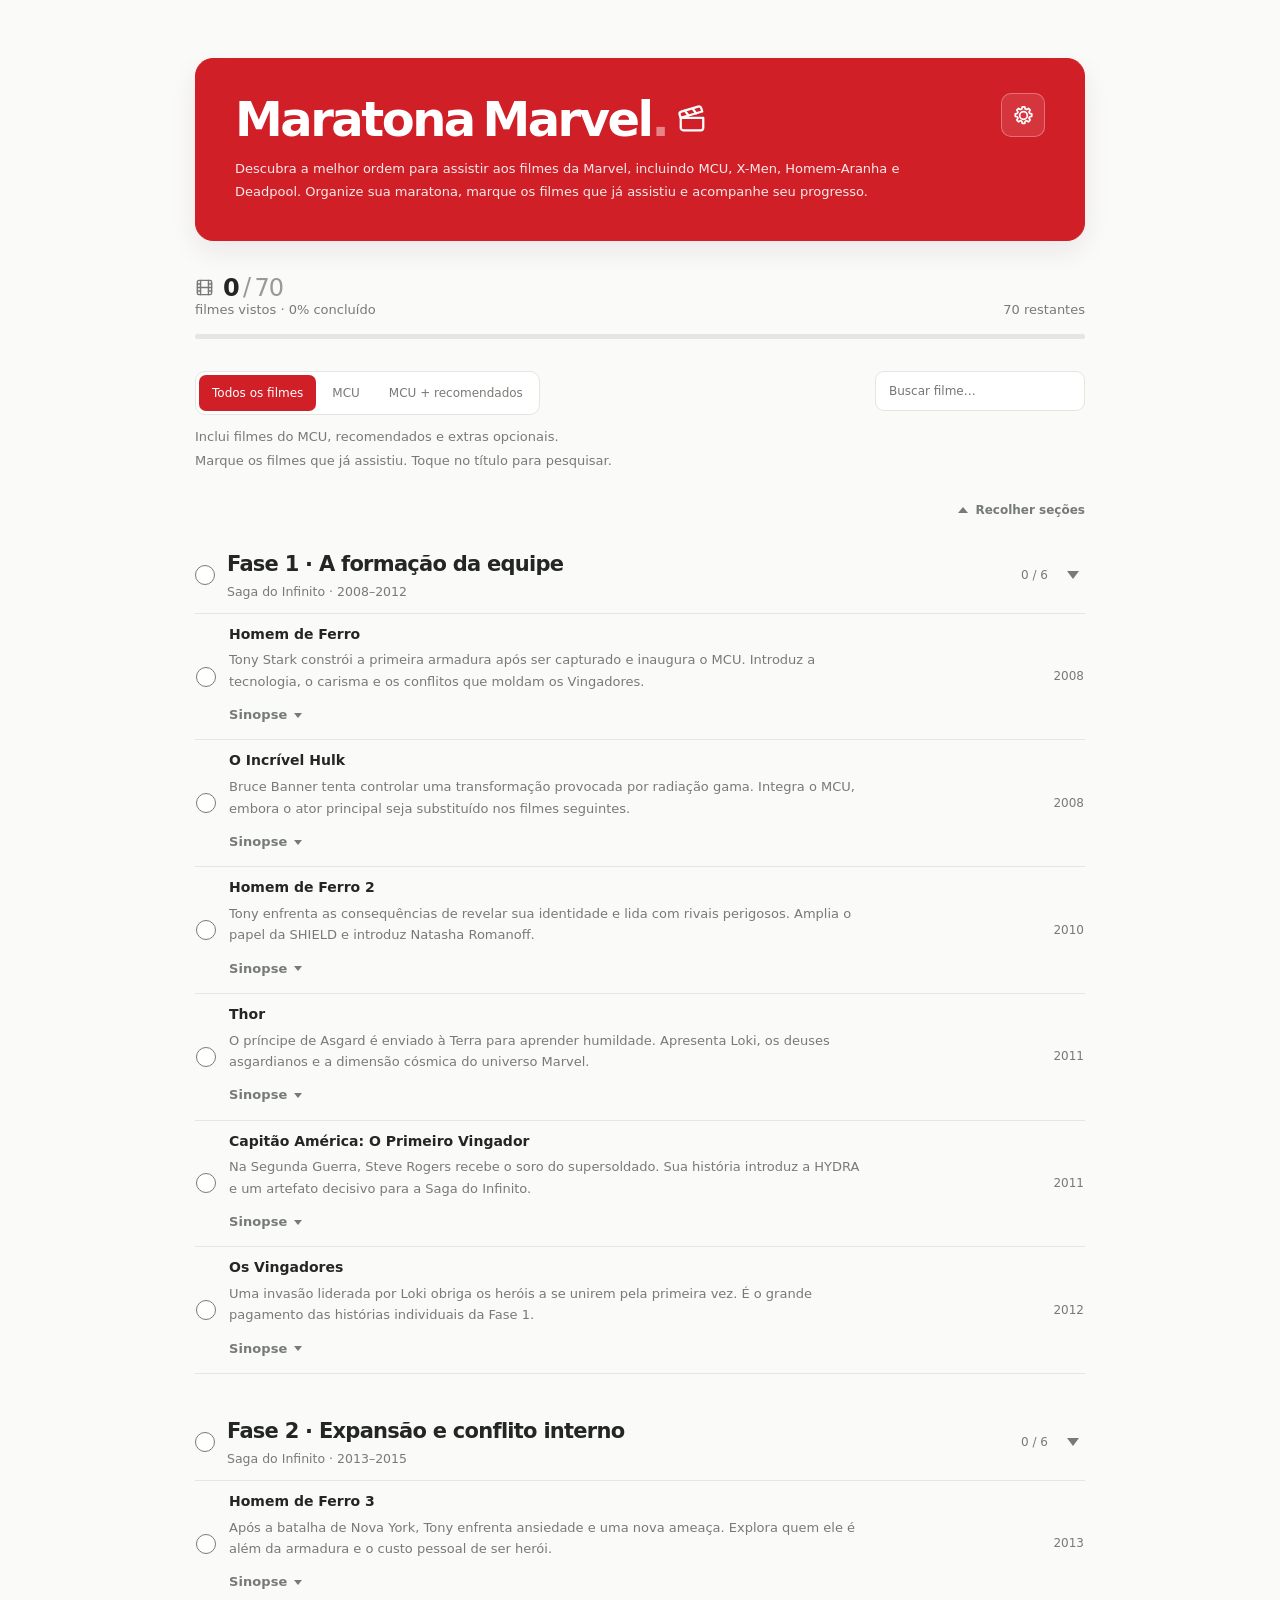
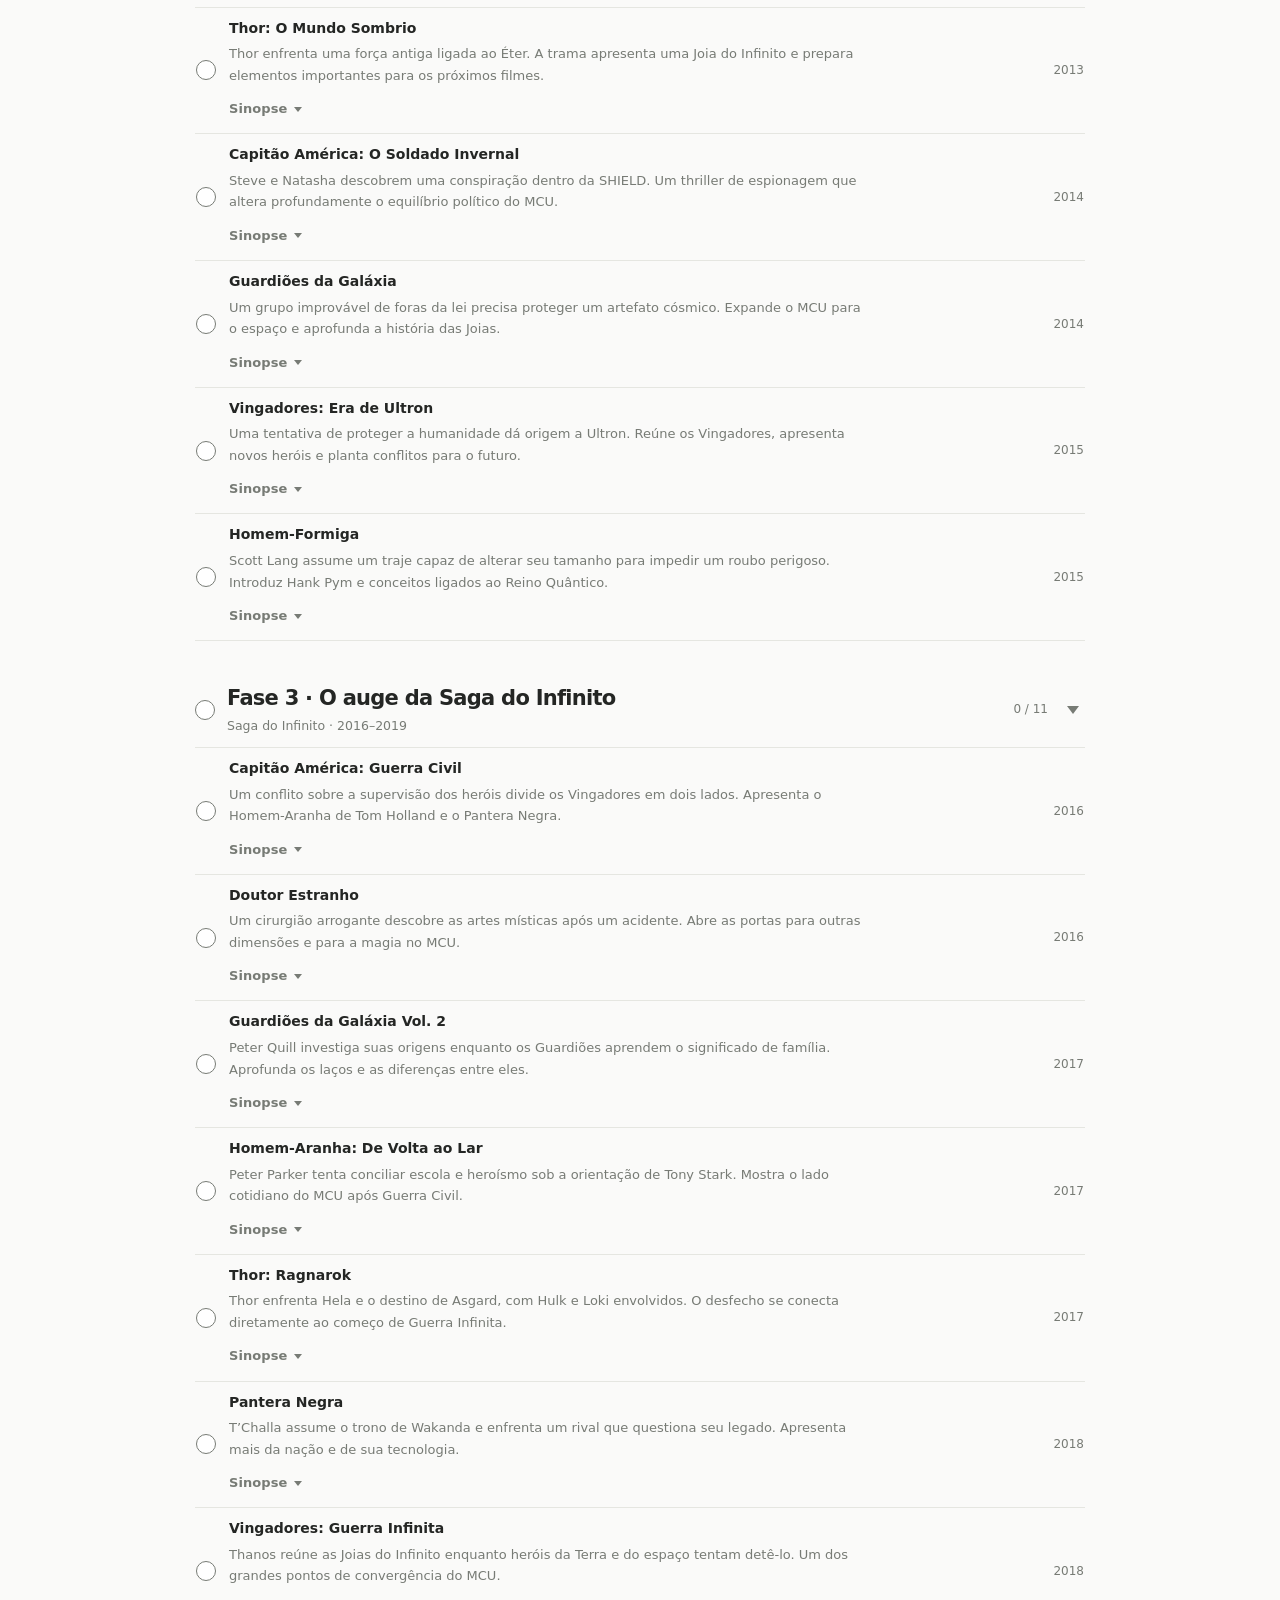
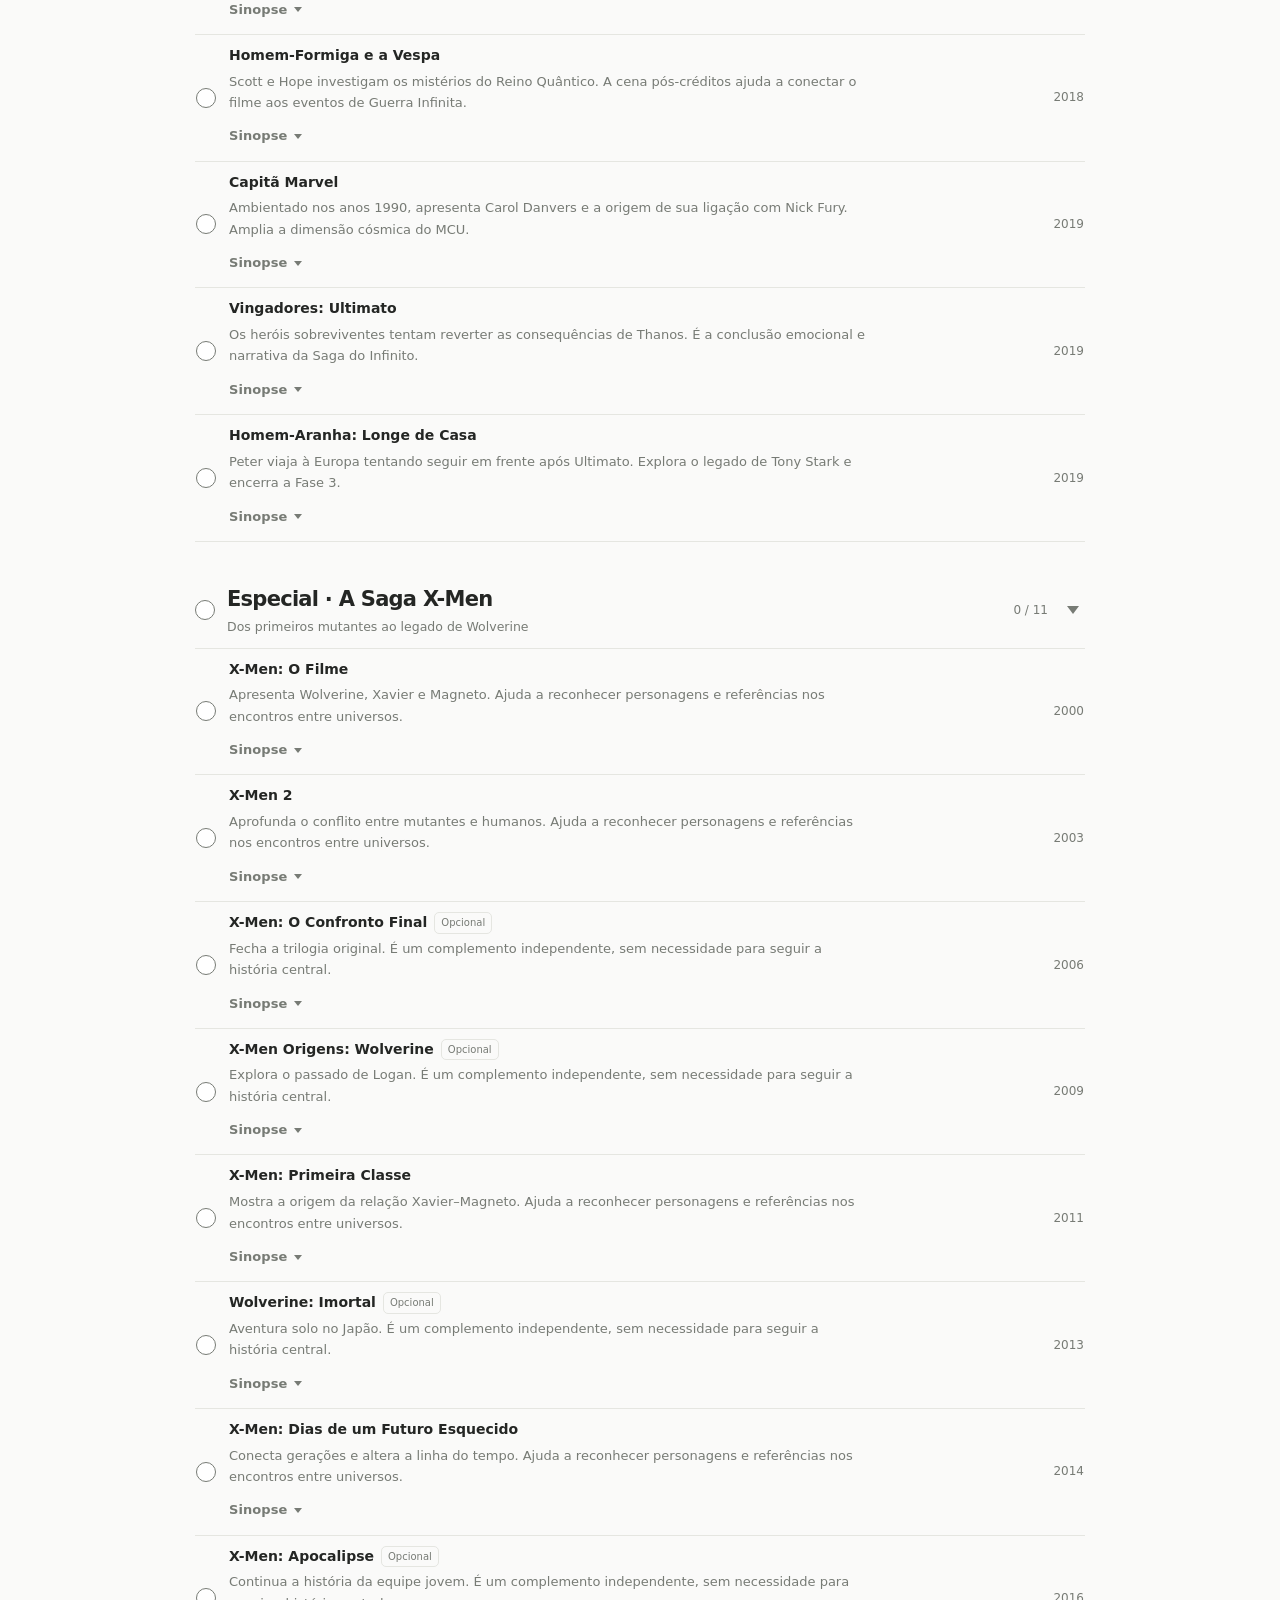
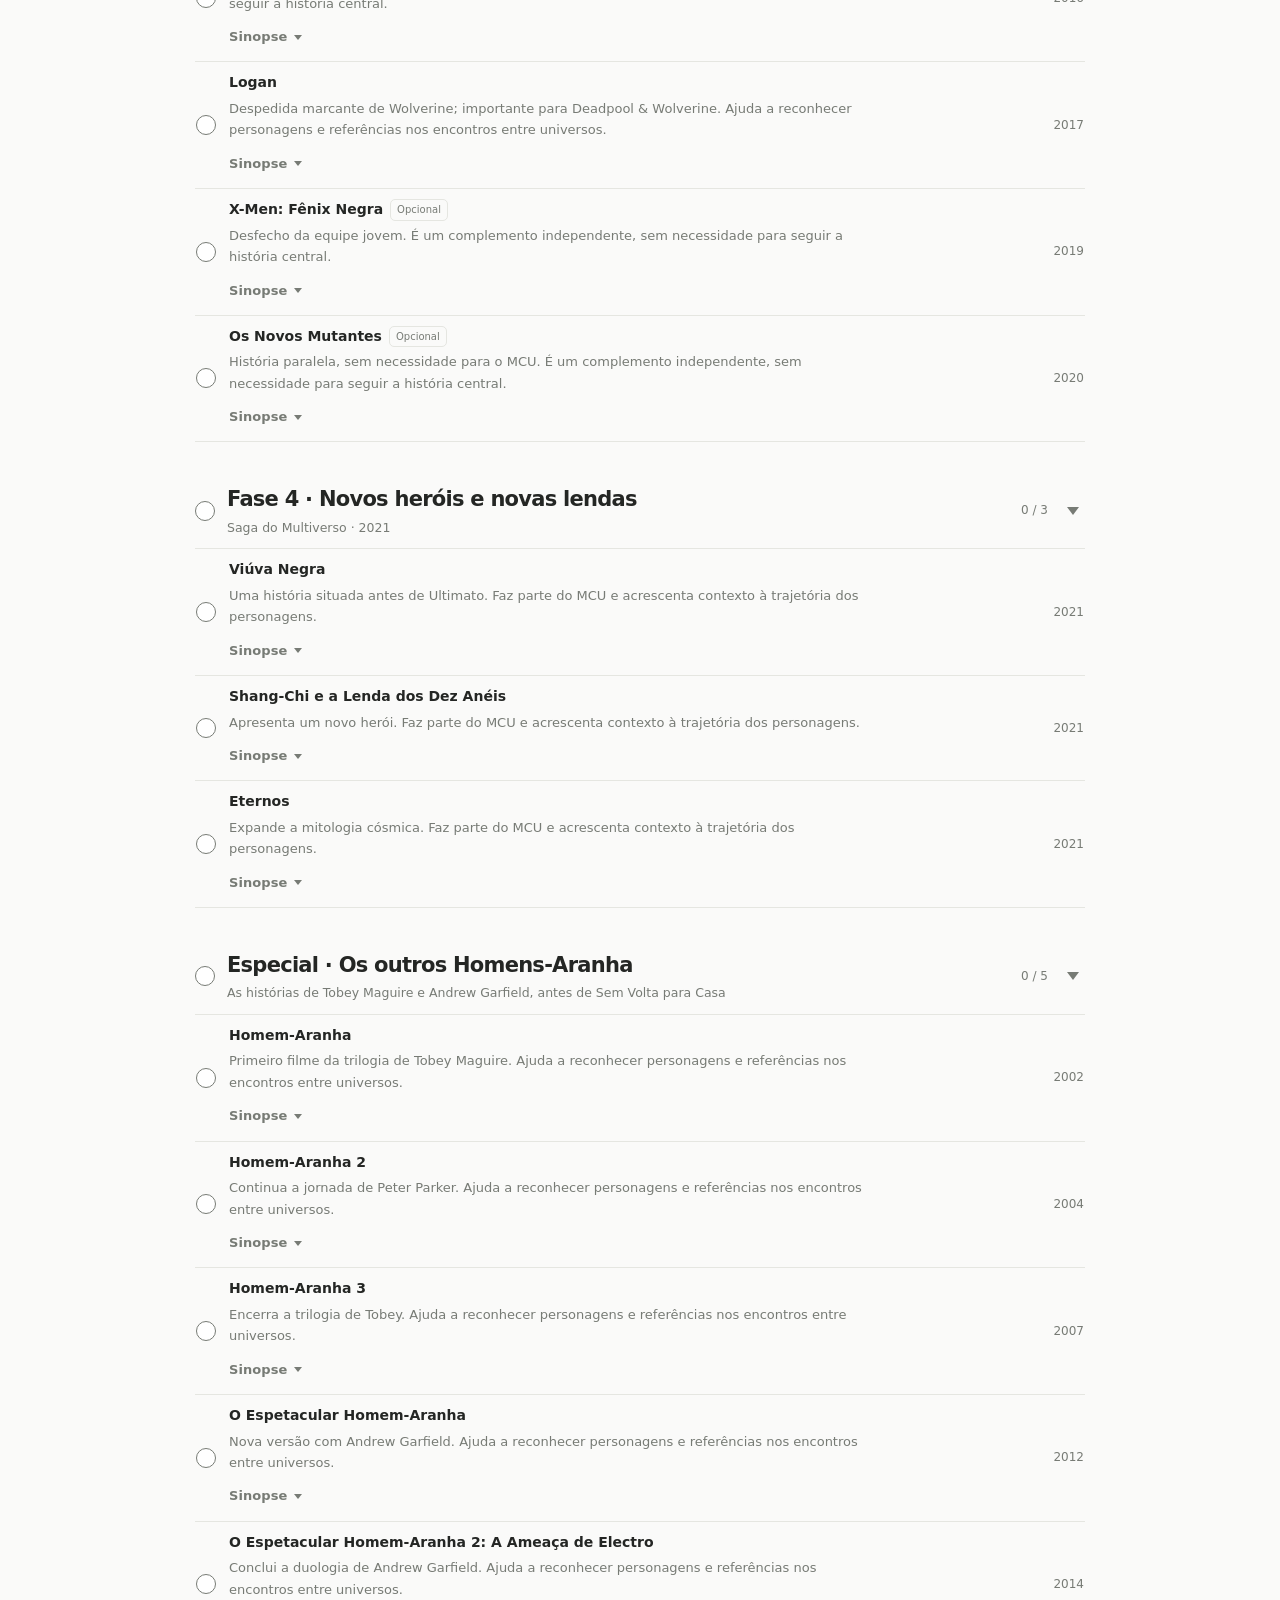
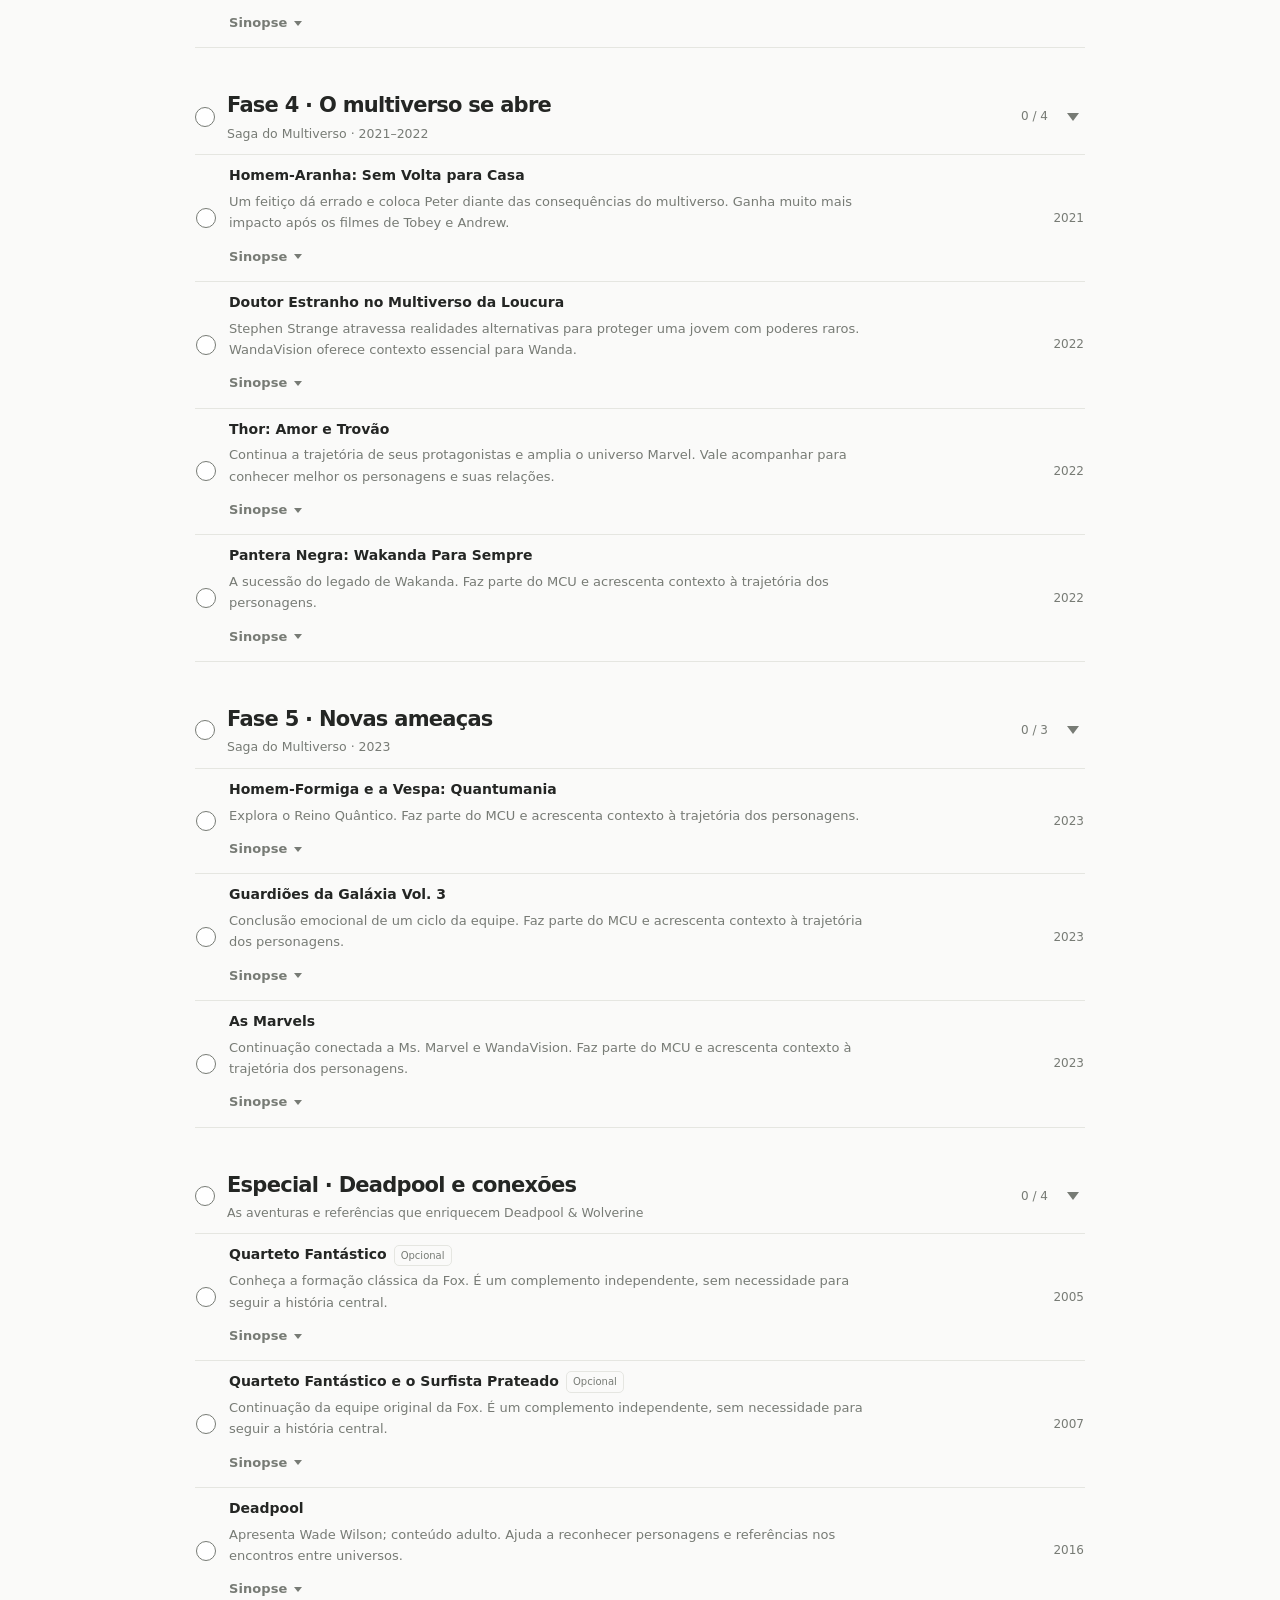
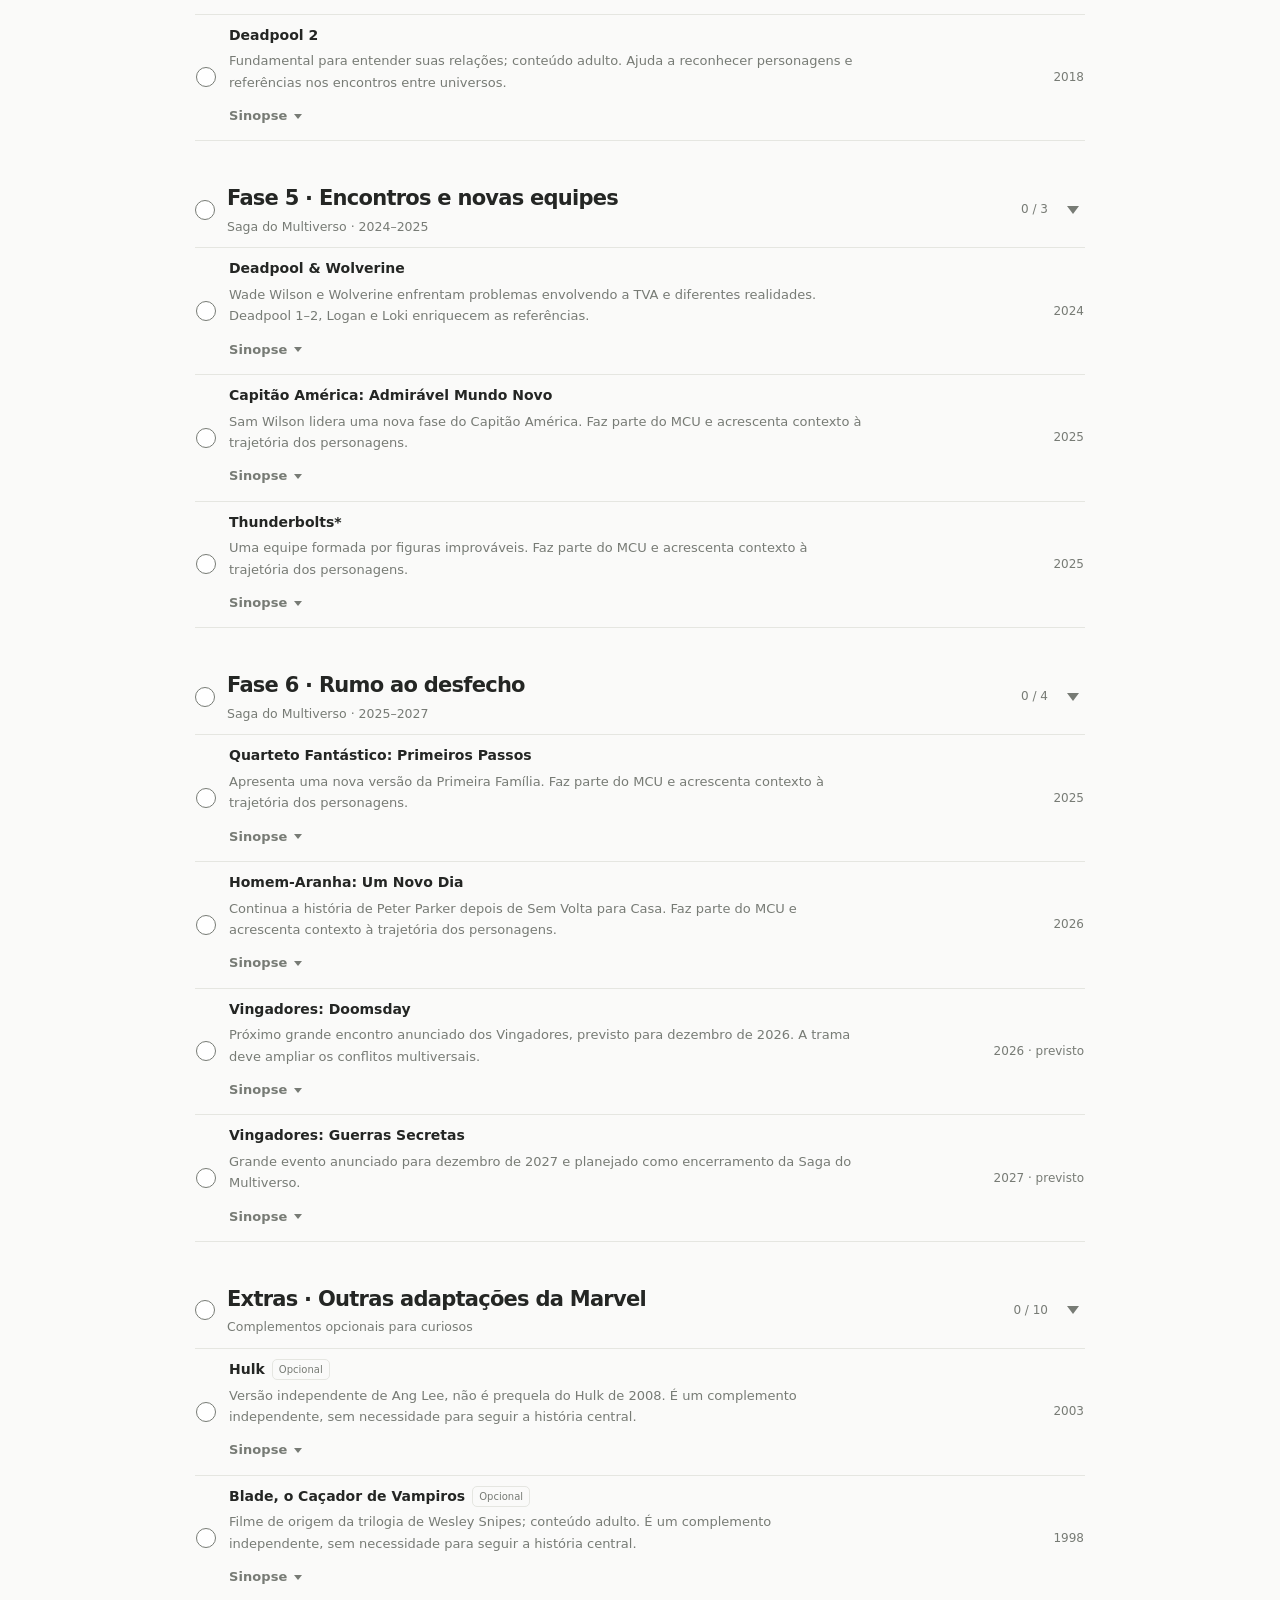
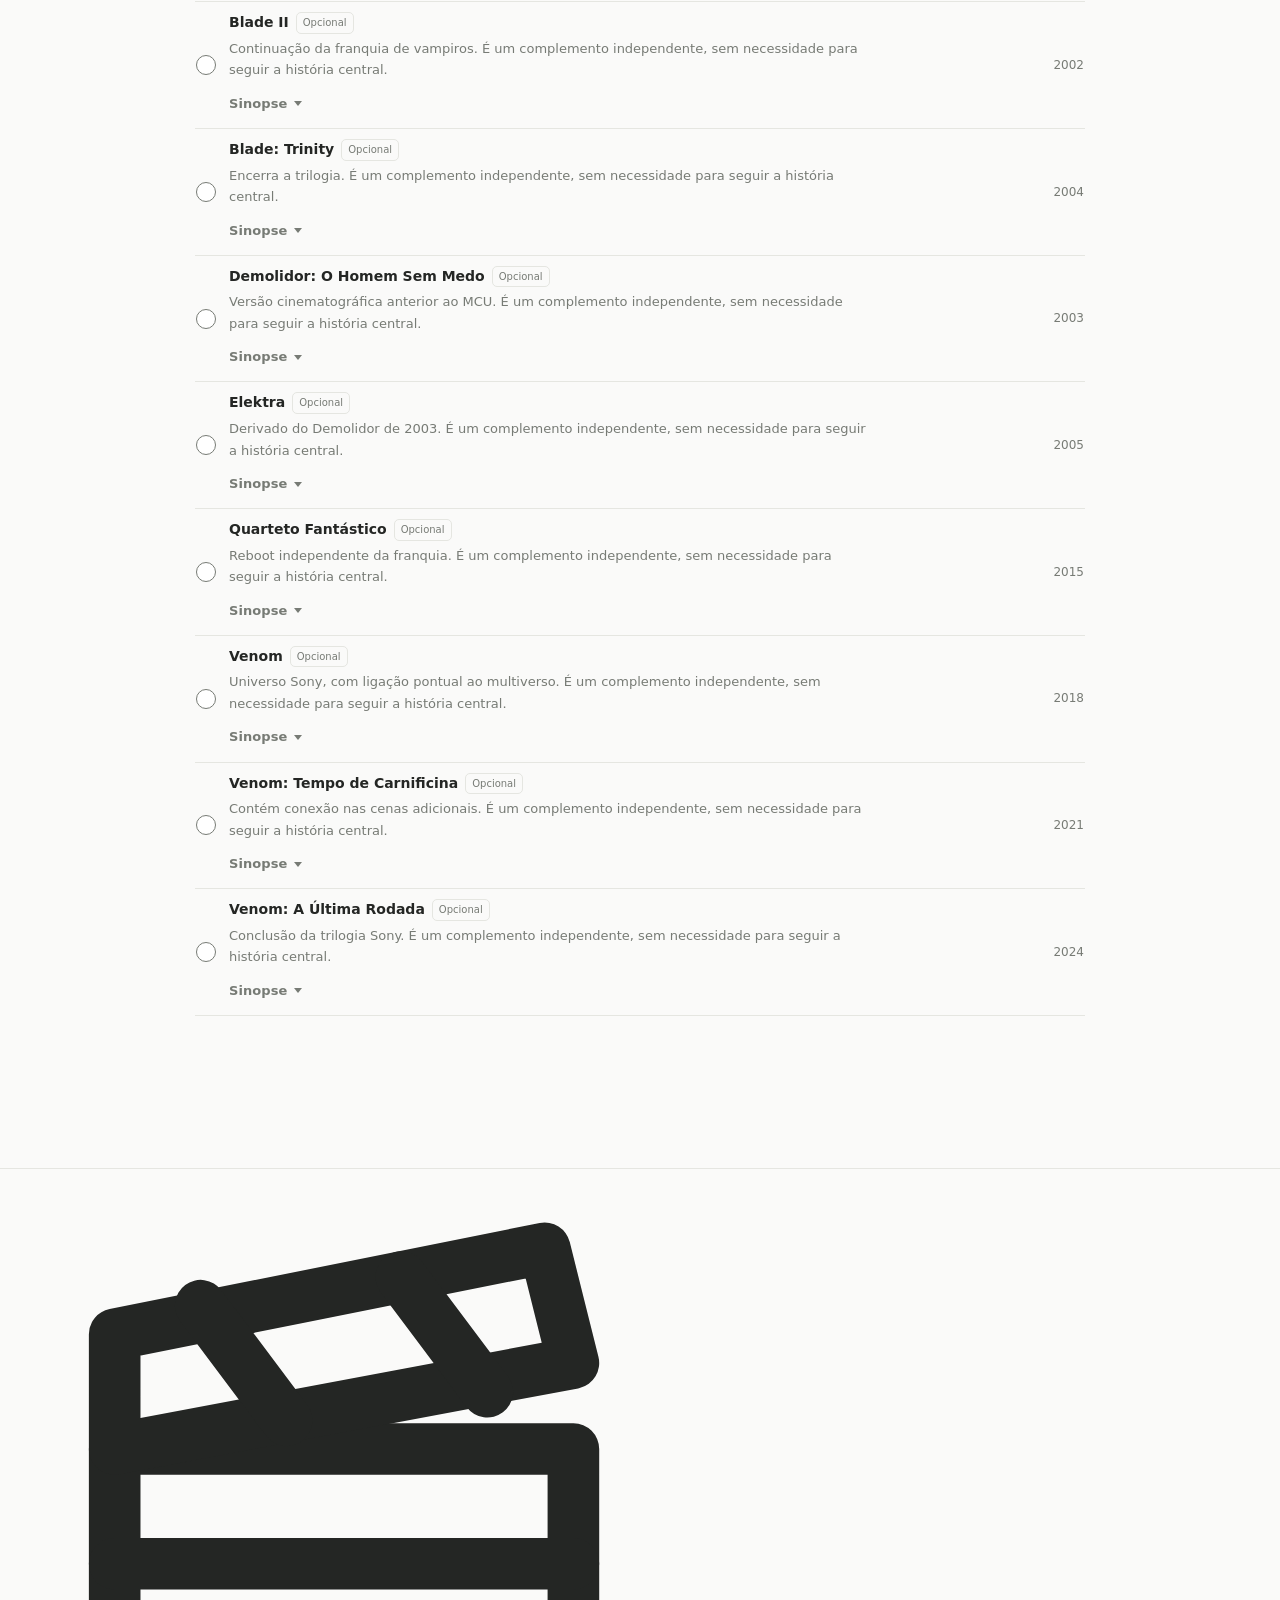
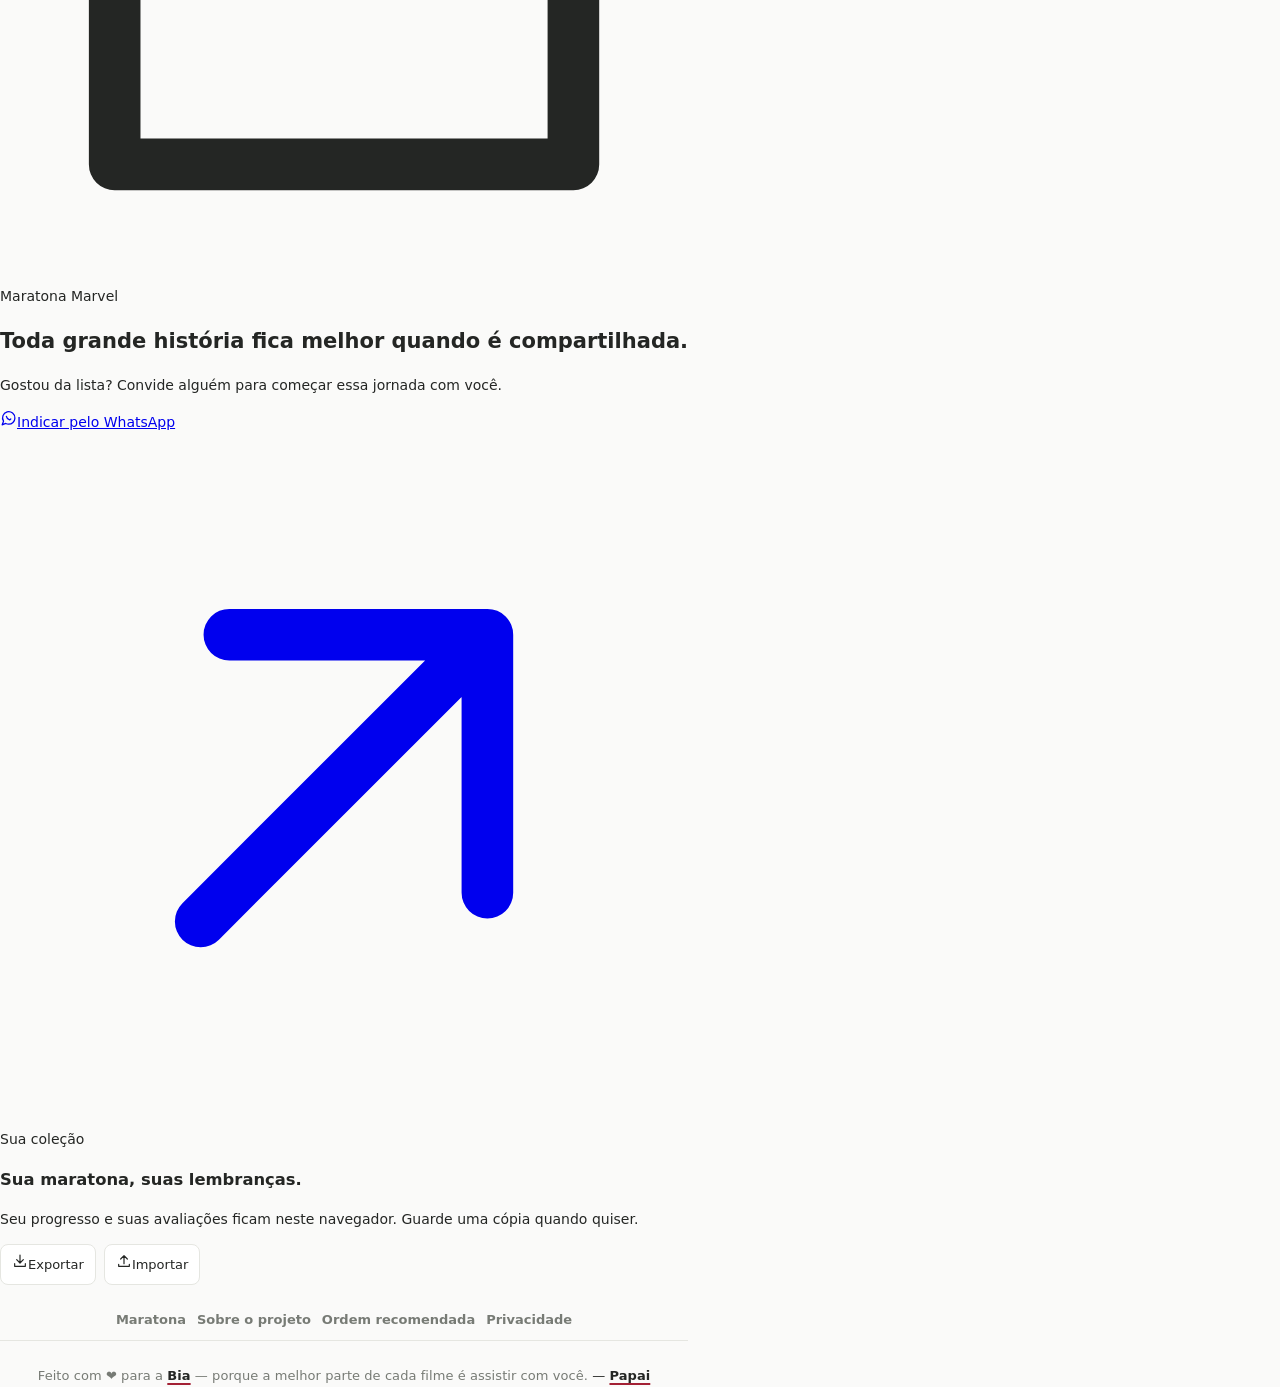
==== index.html @ 8e5e98e5 "Persiste seções abertas, amplia clique do cabeçalho e alinha barra de progresso" ====
<!DOCTYPE html><html lang="pt-BR" data-theme="light"><head><meta charset="utf-8"><meta name="viewport" content="width=device-width,initial-scale=1"><meta name="theme-color" content="#fafaf9"><script>
/* Fonte única do tema: preferência explícita da home, nunca a aparência do iPhone. */
(()=>{
  const key='marvel-display-v1';
  function syncTheme(){
    let dark=false;
    try{
      const stored=JSON.parse(localStorage.getItem(key)||'{}');
      dark=stored&&stored.dark===true;
    }catch(error){}
    document.documentElement.dataset.theme=dark?'dark':'light';
    const meta=document.querySelector('meta[name="theme-color"]');
    if(meta)meta.content=dark?'#141615':'#fafaf9';
  }
  syncTheme();
  // Safari pode restaurar páginas antigas pelo histórico sem reexecutar scripts.
  window.addEventListener('pageshow',syncTheme);
  window.addEventListener('storage',event=>{
    if(event.key===key||event.key===null)syncTheme();
  });
  document.addEventListener('visibilitychange',()=>{
    if(!document.hidden)syncTheme();
  });
})();
</script><title>Maratona Marvel: Ordem dos filmes do MCU e mais</title><meta name="description" content="Descubra a ordem recomendada dos filmes do MCU, X-Men, Homem-Aranha e Deadpool. Marque os títulos assistidos e acompanhe sua maratona gratuitamente."><style>
:root{color-scheme:light;--bg:#fafaf9;--fg:#242624;--muted:#777b75;--line:#e5e6e1;--surface:#fff;--accent:#292d2b;--soft:#f0f0ec}html[data-theme=dark]{color-scheme:dark;--bg:#141615;--fg:#e8eae6;--muted:#a0a59e;--line:#363b37;--surface:#202421;--accent:#edf0ec;--soft:#292d2a}*{box-sizing:border-box}body{margin:0;background:var(--bg);color:var(--fg);font:14px/1.55 Inter,system-ui,-apple-system,'Segoe UI',sans-serif}button,input{font:inherit}button{cursor:pointer}button:focus-visible,input:focus-visible,a:focus-visible,select:focus-visible{outline:2px solid #8cae9b;outline-offset:3px}.wrap{max-width:940px;margin:auto;padding:58px 25px 92px}.header{display:flex;align-items:flex-start;justify-content:space-between;gap:18px}.eyebrow{font-size:10px;letter-spacing:.19em;text-transform:uppercase;font-weight:750;color:var(--muted)}h1{font-size:clamp(32px,5vw,48px);line-height:1.1;letter-spacing:-.055em;margin:10px 0 13px}.sub{max-width:670px;color:var(--muted);margin:0;line-height:1.7}.iconbtn{background:var(--surface);border:1px solid var(--line);border-radius:10px;padding:10px 12px;color:var(--fg);white-space:nowrap}.stats{display:flex;justify-content:space-between;align-items:end;margin:35px 0 14px}.big{font-size:24px;font-weight:750;letter-spacing:-.04em}.small{font-size:13px;color:var(--muted)}.track{height:5px;border-radius:10px;overflow:hidden;background:var(--line)}.fill{height:100%;width:0;background:var(--fg);transition:width .2s}.toolbar{display:flex;justify-content:space-between;flex-wrap:wrap;gap:12px;margin:32px 0 22px}.filters{display:flex;gap:3px;border:1px solid var(--line);background:var(--surface);padding:3px;border-radius:10px}.filter{background:transparent;border:0;color:var(--muted);border-radius:7px;padding:9px 13px;font-size:12px}.filter.active{background:var(--fg);color:var(--bg)}.search{padding:10px 13px;border-radius:9px;border:1px solid var(--line);background:var(--surface);color:var(--fg);min-width:210px;font-size:12px}.hint{font-size:13px;color:var(--muted);margin-bottom:10px}.hint-context,.hint-guide{display:block}.hint-guide{margin-top:3px}.saga{margin-top:43px}.sagahead{border-bottom:1px solid var(--line);padding-bottom:12px;display:flex;justify-content:space-between;align-items:baseline;gap:10px}.saga h2{font-size:19px;letter-spacing:-.03em;line-height:1.4;margin:0}.sagasub{font-size:12.5px;color:var(--muted);margin:4px 0 0}.count{white-space:nowrap;font-size:12px;color:var(--muted)}.movie{display:grid;grid-template-columns:23px minmax(0,1fr) auto;gap:13px;padding:17px 1px;border-bottom:1px solid var(--line);align-items:start}.check{appearance:none;width:19px;height:19px;border:1.5px solid var(--muted);border-radius:6px;background:var(--surface);margin:3px 0;display:grid;place-items:center}.check:checked{background:var(--fg);border-color:var(--fg)}.check:checked:after{content:'✓';color:var(--bg);font-size:13px}.name{min-width:0}.topline{display:flex;flex-wrap:wrap;align-items:center;gap:7px}.titlelink{font-size:14px;font-weight:630;color:var(--fg);text-decoration:none}.titlelink:hover{text-decoration:underline;text-underline-offset:3px}.avengers{font-size:14px}.badge{font-size:10px;border:1px solid var(--line);color:var(--muted);border-radius:5px;padding:2px 6px}.note{font-size:13px;color:var(--muted);margin:7px 0 0;line-height:1.65;max-width:640px}.right{display:flex;align-items:flex-end;flex-direction:column;gap:7px;min-width:126px}.year{font-size:12px;color:var(--muted)}.date{width:128px;background:var(--surface);color:var(--fg);border:1px solid var(--line);padding:5px 6px;border-radius:6px;font-size:11px}.date:disabled{opacity:.35}.rating{display:flex;align-items:center;gap:1px}.rating button{padding:0 1px;background:none;border:0;font-size:19px;line-height:1.2;color:var(--line)}.rating button.selected{color:#dfaa48}.rating button:hover{color:#d6a353}.done .titlelink{opacity:.65}.footer{border-top:1px solid var(--line);margin-top:60px;padding-top:22px;display:flex;justify-content:space-between;gap:22px;flex-wrap:wrap}.utils{display:flex;gap:8px}.utils button,.importlabel{background:var(--surface);color:var(--fg);border:1px solid var(--line);border-radius:8px;padding:8px 11px;font-size:13px;cursor:pointer}.empty{padding:45px;color:var(--muted);text-align:center}.modal{border:1px solid var(--line);border-radius:16px;background:var(--surface);color:var(--fg);box-shadow:0 24px 70px #0005;width:min(440px,calc(100vw - 32px));padding:0;max-height:calc(100vh - 40px);overflow:auto}.modal::backdrop{background:#0008;backdrop-filter:blur(3px)}.modal-inner{padding:24px}.modalhead{display:flex;align-items:center;justify-content:space-between;margin-bottom:16px}.modalhead h2{font-size:21px;letter-spacing:-.03em;margin:0}.close{background:none;color:var(--muted);border:0;font-size:24px;line-height:1}.setting{padding:14px 0;border-bottom:1px solid var(--line);display:flex;justify-content:space-between;align-items:center;gap:12px}.setting:last-child{border:0}.setting strong{display:block;font-size:13px;font-weight:600}.setting p{margin:3px 0 0;font-size:11px;color:var(--muted)}.setting input{width:18px;height:18px;accent-color:#608776;cursor:pointer}.setting select{font-size:12px;padding:8px;border-radius:7px;border:1px solid var(--line);background:var(--bg);color:var(--fg)}@media(max-width:640px){.wrap{padding:30px 16px 60px}.toolbar{display:block}.filters{display:grid;grid-template-columns:repeat(3,minmax(0,1fr));margin-bottom:11px}.filter{padding:9px 4px;font-size:12px}.search{width:100%}.movie{grid-template-columns:21px minmax(0,1fr);gap:8px 10px}.right{grid-column:2;flex-direction:row;justify-content:space-between;align-items:center;flex-wrap:wrap;min-width:0}.date{width:125px}.rating{width:100%;justify-content:flex-start}.saga{margin-top:35px}.iconbtn{padding:9px}}
.iconbtn{display:grid;place-items:center;width:44px;height:44px;padding:0;flex-shrink:0}.movie{grid-template-columns:22px minmax(0,1fr) auto;align-items:center;gap:11px;padding:10px 1px;min-height:44px}.check,.section-check{appearance:none;position:relative;flex:none;width:19px;height:19px;margin:0;border:1.5px solid var(--muted);border-radius:5px;background:var(--surface);cursor:pointer;display:block}.check:checked,.section-check:checked{background:var(--fg);border-color:var(--fg)}.check:checked::after,.section-check:checked::after{content:"";position:absolute;left:5px;top:1px;width:5px;height:10px;border:solid var(--bg);border-width:0 2px 2px 0;transform:rotate(45deg)}.sagahead{align-items:center;justify-content:flex-start;gap:12px}.section-heading{flex:1}.right{display:flex;flex-direction:row;align-items:center;justify-content:flex-end;gap:9px;min-width:0}.rating{display:flex;flex-shrink:0;align-items:center;gap:0}.rating button{font-size:18px;padding:0 1px;line-height:1.1}.rating.is-hovering button.selected{color:var(--line)}.rating.is-hovering button.hovered{color:#dfaa48}.year{min-width:35px;text-align:right}.note{margin-top:4px}.danger-action{color:#b74c48;background:transparent;border:1px solid var(--line);padding:7px 11px;border-radius:7px}.danger-action:hover{background:var(--soft)}@media(max-width:700px){.movie{grid-template-columns:20px minmax(0,1fr);align-items:center;gap:5px 10px;padding:10px 0}.right{grid-column:2;justify-content:flex-start;flex-wrap:wrap;gap:5px 12px}.name{grid-column:2}.check{grid-row:1}.rating{width:auto}.date{width:125px}.year{min-width:0}.movie:has(.note) .right{margin-top:0}.sagahead{gap:10px}}

/* Refinamentos v5: controles fixos, compacto e acessível em telas estreitas */
.rating{display:inline-flex;align-items:center;flex:none;gap:1px;white-space:nowrap;touch-action:pan-y;user-select:none;-webkit-user-select:none}
.rating button{width:20px;height:27px;padding:0;display:grid;place-items:center;flex:none;touch-action:pan-y}


.filter{white-space:nowrap}
.hint{margin-top:-10px;margin-bottom:23px;line-height:1.6}
.movie .right:empty{display:none}
@media(min-width:701px){.movie{grid-template-columns:22px minmax(0,1fr) auto}.right{max-width:310px}}
@media(max-width:700px){
 .wrap{padding:27px 16px 55px}
 .header{align-items:flex-start;gap:10px}
 h1{font-size:clamp(29px,8vw,39px)}
 .sub{font-size:12px}
 .toolbar{margin-top:25px;margin-bottom:16px}
 .filters{width:100%;grid-template-columns:minmax(0,.75fr) minmax(0,.75fr) minmax(0,1.7fr)}
 .filter{font-size:12px;padding:10px 3px;overflow:hidden;text-overflow:ellipsis}
 .hint{margin-top:-3px;margin-bottom:17px}
 .movie{grid-template-columns:20px minmax(0,1fr);padding:9px 0;min-height:43px;gap:4px 10px}
 .movie .right{grid-column:2;display:flex;gap:7px 13px;justify-content:flex-start;min-width:0;flex-wrap:wrap}
 .movie .name{grid-column:2;min-width:0}
 .movie .titlelink{overflow-wrap:anywhere}
 .rating button{width:21px;height:28px}
 .right:empty{display:none!important}
 .stats{margin-top:25px}
 .sagahead{align-items:center}
 .saga h2{font-size:17px}
 .footer{margin-top:36px}
 .modal{max-height:calc(100dvh - 24px);width:min(440px,calc(100vw - 20px))}
 .modal-inner{padding:20px 17px}
 .setting{gap:12px}
 .setting select{max-width:155px}
}
@media(max-width:380px){
 .wrap{padding-left:12px;padding-right:12px}
 .header .iconbtn{width:40px;height:40px}
 .filters{gap:0}
 .filter{letter-spacing:-.01em}
 .date{width:121px}
 .setting strong{font-size:12px}
 .setting select{max-width:135px;font-size:11px}
}
@media(hover:none){.rating button{width:27px;height:30px}}

/* v6: ano junto ao titulo e controles alinhados em telas pequenas; desktop preservado */
.year-mobile{display:none}
.dedication{flex-basis:100%;width:100%;text-align:center;border-top:1px solid var(--line);margin:8px 0 0;padding:23px 8px 0;color:var(--muted);font-size:13px;line-height:1.8;letter-spacing:.005em}
.dedication .heart{font-size:13px}
.dedication .signature{color:var(--fg);white-space:nowrap}
@media(max-width:700px){
  .movie{display:grid;grid-template-columns:20px minmax(0,1fr);column-gap:11px;row-gap:7px;align-items:start;padding:12px 0;min-height:0}
  .movie>.check{grid-column:1;grid-row:1;margin-top:3px}
  .movie>.name{grid-column:2;grid-row:1;min-width:0}
  .movie .topline{display:grid;grid-template-columns:minmax(0,1fr) auto;gap:4px 9px;align-items:start}
  .movie .titlelink{grid-column:1;grid-row:1;display:block;min-width:0;font-size:14px;line-height:1.5;overflow-wrap:break-word}
  .movie .year-mobile{grid-column:2;grid-row:1;display:block;font-size:11px;font-weight:500;min-width:0;white-space:nowrap;text-align:right;line-height:1.9;margin-top:0}
  .movie .badge{grid-column:1;grid-row:2;justify-self:start}
  .movie .note{margin:6px 0 0;line-height:1.65;font-size:13px;max-width:none}
  .movie>.right{grid-column:2;grid-row:2;display:flex;align-items:center;justify-content:space-between;gap:8px;flex-wrap:nowrap;width:100%;min-width:0;margin:0;padding:0}
  .movie>.right:not(:has(.rating,.date)){display:none!important}
  .movie .year-desktop{display:none}
  .movie .rating{width:auto;display:inline-flex;flex:none;gap:0;justify-content:flex-start}
  .movie .rating button{width:20px;height:28px;font-size:19px;padding:0}
  
  .movie .date{flex:0 0 126px;width:126px;min-width:0;margin-left:auto;height:31px;padding:5px 6px;font-size:11px;text-align:center}
  .movie>.right:not(:has(.rating)) .date{margin-left:0}
  .dedication{margin-top:3px;padding:22px 8px 0;font-size:13px}
  .footer{row-gap:16px}
}
@media(max-width:360px){
  .movie{column-gap:10px}
  .movie .rating button{width:18px;height:28px;font-size:18px}
  
  .movie .date{flex-basis:116px;width:116px;padding-left:2px;padding-right:2px;font-size:10px}
}
@media(max-width:300px){
  .movie>.right{flex-wrap:wrap;justify-content:flex-start}
  .movie .date{margin-left:0}
}

/* Estrelas com contraste e area de toque melhores, apenas no celular. */
:root{--mobile-star:#b4b9b1}
html[data-theme=dark]{--mobile-star:#69736b}
@media(max-width:700px){
  .movie .rating button{width:23px;height:32px;color:var(--mobile-star)}
  .movie .rating button.selected{color:#dfaa48}
  .movie .rating.is-hovering button{color:var(--mobile-star)}
  .movie .rating.is-hovering button.hovered{color:#dfaa48}
  
  .movie .date{height:34px}
}
@media(max-width:360px){
  .movie .rating button{width:20px;height:30px}
  
  .movie .date{height:32px}
}

/* v9 — visual simples: fundos 100% sólidos e sem imagens. */
:root{
  --brand:#a32034;
  --brand-dark:#8a1b2c;
  --hero-bg:#D11F28;
  --hero-fg:#fff;
  --hero-sub:rgba(255,255,255,.9)
}
html[data-theme=dark]{
  --brand:#bb334b;
  --brand-dark:#93283b;
  --hero-bg:#86263a;
  --hero-fg:#fff;
  --hero-sub:rgba(255,255,255,.87)
}
body{position:relative;isolation:isolate;background:var(--bg);background-image:none}
body::before{content:none;display:none}
.wrap{position:relative}
.header{
  position:relative;overflow:visible;isolation:auto;
  display:flex;align-items:flex-start;justify-content:space-between;gap:18px;
  padding:34px 39px 36px;
  border:1px solid var(--hero-bg);border-radius:18px;
  background:var(--hero-bg);background-image:none;
  box-shadow:0 10px 26px rgba(50,29,31,.08);
  color:var(--hero-fg)
}
.header::before,.header::after{content:none;display:none}
.hero-copy{flex:1;min-width:0;max-width:700px}
/* Título: duas palavras com tipografia idêntica e claquete alinhada por flex. */
.header h1{
  display:flex;flex-wrap:wrap;align-items:center;
  column-gap:.18em;row-gap:0;
  color:var(--hero-fg);letter-spacing:-.052em;margin:0 0 12px
}
.header h1 .hero-title-first,
.header h1 .hero-title-last,
.header h1 .hero-title-word{
  font-size:inherit;font-weight:inherit;line-height:inherit;letter-spacing:inherit;
  color:var(--hero-fg)!important;opacity:1!important
}
.header h1 .hero-title-first{display:inline-block;white-space:nowrap}
.header h1 .hero-title-last{display:inline-flex;align-items:center;gap:10px;white-space:nowrap}
.header h1 .hero-title-period{color:rgba(255,255,255,.45)!important}
.header h1 .hero-clapper{
  display:block;flex:0 0 30px;width:30px;height:30px;margin:0;color:var(--hero-fg)
}
@media(max-width:700px){
  .header h1 .hero-title-last{gap:7px}
  .header h1 .hero-clapper{flex-basis:24px;width:24px;height:24px}
}
/* Progresso: centralização independente das métricas de linha do navegador. */
.stats .big{display:flex;align-items:center;gap:9px;line-height:1}
.stats .big .progress-film-icon{
  display:block;flex:0 0 19px;align-self:center;
  width:19px;height:19px;margin:0;color:var(--muted)
}
.stats .big .progress-numbers{
  display:inline-flex;align-items:center;justify-content:center;
  gap:.18em;font-size:inherit;font-weight:inherit;
  line-height:1;letter-spacing:inherit;font-variant-numeric:tabular-nums
}
.stats .big .progress-numbers>span{display:inline-flex;align-items:center;line-height:1}
.stats .big .progress-divider,
.stats .big .progress-total{opacity:.45;font-weight:400}
.stats .big .progress-divider{transform:translateY(-.025em)}
.header .sub{color:var(--hero-sub);font-size:13px;line-height:1.76;max-width:670px;margin:0}
.header .iconbtn{
  color:#fff;border:1px solid rgba(255,255,255,.3);
  background:rgba(255,255,255,.10);
  transition:background-color .2s ease,border-color .2s ease
}
.header .iconbtn:hover{background:rgba(255,255,255,.2);border-color:rgba(255,255,255,.55)}
.header .iconbtn:focus-visible{outline-color:#fff}
html[data-theme=dark] .header{border-color:var(--hero-bg);background:var(--hero-bg);box-shadow:0 10px 28px rgba(0,0,0,.17)}
html[data-theme=dark] .header .iconbtn{background:rgba(255,255,255,.10)}
.fill{background:var(--brand)}
.filter.active,html[data-theme=dark] .filter.active{background:var(--hero-bg);color:#fff}
::selection{background:var(--brand);color:#fff}
/* Progresso fixo preservado, sem gráficos decorativos. */
.sticky-progress{position:fixed;top:12px;left:50%;width:min(892px,calc(100vw - 34px));z-index:70;display:grid;grid-template-columns:auto minmax(0,1fr) auto;align-items:center;gap:17px;padding:11px 17px;border:1px solid var(--line);border-radius:13px;background:var(--surface);color:var(--fg);box-shadow:0 8px 32px #161b201c;opacity:0;visibility:hidden;pointer-events:none;transform:translate(-50%,-130%);transition:opacity .2s ease,transform .2s ease,visibility .2s}
.sticky-progress.visible{opacity:1;visibility:visible;transform:translate(-50%,0)}
.sticky-progress .sticky-label{font-size:12px;font-weight:650;white-space:nowrap;display:flex;align-items:center;gap:8px}
.sticky-progress .sticky-label .muted{color:var(--muted);font-weight:400;font-variant-numeric:tabular-nums}
.sticky-progress .track{height:6px;min-width:32px}
.sticky-progress .sticky-pct{font-size:12px;font-weight:750;min-width:38px;text-align:right;font-variant-numeric:tabular-nums}
@media(max-width:700px){
  .header{padding:25px 23px 26px;border-radius:15px;gap:11px}
  .header h1{font-size:clamp(29px,7.6vw,39px);margin:0 0 11px}
  .header .sub{font-size:14px;line-height:1.7;max-width:100%}
  .header .iconbtn{width:39px;height:39px;flex:0 0 39px}
  .sticky-progress{top:8px;width:calc(100vw - 22px);gap:10px;padding:10px 12px;border-radius:11px}
  .sticky-progress .sticky-label{font-size:11px;gap:5px}
  .movie .rating{margin-left:-4px}
}
@media(max-width:380px){
  .header{padding:22px 18px 24px}
  .header h1{font-size:clamp(27px,7.7vw,32px)}
  .sticky-progress .sticky-label{font-size:10px}
}
@media(max-width:315px){
  .header h1{font-size:26px}
  .sticky-progress .sticky-label .muted{display:none}
}

@media(prefers-reduced-motion:reduce){.fill,.header .iconbtn,.sticky-progress{transition:none}}
/* Apenas confetes, sem aviso/caixa temporária sobre o conteúdo. */
.confetti-layer{position:fixed;inset:0;width:100%;height:100%;z-index:9999;pointer-events:none}



/* Modo minimalista: controles no menu lateral, lista compacta. */
.mini-menu-button{display:none;position:fixed;top:14px;left:14px;z-index:81;width:43px;height:43px;border:1px solid var(--line);border-radius:11px;background:var(--surface);color:var(--fg);font-size:23px;box-shadow:0 4px 18px #0001;cursor:pointer}
.mini-backdrop{display:none;position:fixed;inset:0;background:#0007;z-index:88}
.mini-drawer{position:fixed;z-index:89;top:0;bottom:0;left:0;width:min(370px,92vw);overflow-y:auto;overscroll-behavior:contain;background:var(--bg);padding:20px 18px 32px;box-shadow:10px 0 40px #0003;transform:translateX(-105%);visibility:hidden;transition:transform .22s ease,visibility .22s}
.mini-drawer-top{display:flex;justify-content:space-between;align-items:center;margin-bottom:18px;font-weight:700}
.mini-close{width:36px;height:36px;border:1px solid var(--line);border-radius:9px;background:var(--surface);color:var(--fg);font-size:23px}
html.minimal .mini-menu-button{display:grid;place-items:center}
html.minimal .wrap{padding-top:73px}
html.minimal .movie{min-height:39px;padding:8px 0}
html.minimal .movie .note,html.minimal .movie .rating,html.minimal .movie .date{display:none!important}
html.minimal .movie .right{display:none!important}
html.minimal .movie .year-mobile{display:inline!important;font-size:12px;color:var(--muted)}
html.minimal .sticky-progress{display:none!important}
html.minimal.drawer-open .mini-backdrop{display:block}
html.minimal.drawer-open .mini-drawer{transform:translateX(0);visibility:visible}
html.minimal.drawer-open{overflow:hidden}
.mini-drawer .header{padding:22px 17px;display:flex;gap:10px}
.mini-drawer .header h1{font-size:26px}
.mini-drawer .header .sub{font-size:11px;max-width:none}
.mini-drawer .stats{margin-top:24px}
.mini-drawer .toolbar{display:block;margin:24px 0 17px}
.mini-drawer .filters{display:grid;grid-template-columns:1fr 1fr 1.65fr;margin-bottom:12px}
.mini-drawer .filter{white-space:normal;font-size:10px;padding:9px 3px}
.mini-drawer .search{width:100%;min-width:0}
.mini-drawer .hint{margin:0;font-size:11px}
@media(min-width:701px){html.minimal .movie{grid-template-columns:22px minmax(0,1fr)}html.minimal .movie .year-desktop{display:none!important}}
@media(max-width:700px){html.minimal .movie{grid-template-columns:20px minmax(0,1fr)}html.minimal .movie .right{display:none!important}}
@media(prefers-reduced-motion:reduce){.mini-drawer{transition:none}}

/* Refinamentos de navegação e busca */
html.minimal .wrap{padding-top:66px}
.search-wrap{position:relative;min-width:210px}
.search-wrap .search{width:100%;padding-right:38px}
.search-clear{position:absolute;right:6px;top:50%;transform:translateY(-50%);height:29px;width:29px;border:0;border-radius:6px;background:transparent;color:var(--muted);font-size:21px;line-height:1;display:grid;place-items:center}
.search-clear[hidden]{display:none}
.search-clear:hover{background:var(--soft);color:var(--fg)}
.saga-toggle{flex:none;width:25px;height:25px;border:0;border-radius:5px;background:transparent;color:var(--muted);display:grid;place-items:center;margin-left:0;padding:0}
.saga-toggle:hover{color:var(--fg)}
.saga-toggle .triangle{display:block;width:0;height:0;border-left:6px solid transparent;border-right:6px solid transparent;border-top:8px solid currentColor;transition:transform .28s ease;transform-origin:50% 42%}
.saga.collapsed .saga-toggle .triangle{transform:rotate(-90deg)}
.saga-movies{display:grid;grid-template-rows:1fr;opacity:1;visibility:visible;transition:grid-template-rows .35s cubic-bezier(.22,.7,.25,1),opacity .24s ease,visibility 0s}
.saga-movies-inner{min-height:0;overflow:hidden}
.saga.collapsed .saga-movies{grid-template-rows:0fr;opacity:0;visibility:hidden;transition:grid-template-rows .35s cubic-bezier(.22,.7,.25,1),opacity .24s ease,visibility 0s linear .35s}
@media(prefers-reduced-motion:reduce){.saga-movies,.saga.collapsed .saga-movies,.saga-toggle .triangle{transition:none}}
@media(max-width:700px){.search-wrap{width:100%;min-width:0}.search-wrap .search{font-size:16px!important}.mini-drawer .search{font-size:16px!important}.saga-toggle{width:25px;height:25px}}

/* Ícones centralizados independentemente da tipografia do sistema. */
.mini-menu-button{place-items:center;padding:0;line-height:0}
.mini-close{display:grid;place-items:center;padding:0;line-height:0}
.mini-menu-button svg,.mini-close svg{display:block;width:22px;height:22px;flex:none}
.mini-close svg{width:20px;height:20px}
html.victory-active body::after{content:"";position:fixed;inset:0;z-index:90;pointer-events:none;background:radial-gradient(circle at 50% 43%,rgba(255,213,110,.24),rgba(209,31,40,.095) 41%,transparent 75%);animation:victory-aura 9.8s ease-out forwards}
html.victory-active .fill{animation:victory-progress 8.5s ease-in-out}
@keyframes victory-aura{0%,100%{opacity:0}9%,32%{opacity:.85}53%{opacity:.35}72%{opacity:.66}88%{opacity:.32}}
@keyframes victory-progress{0%,100%{filter:none}12%,40%{filter:brightness(1.75) drop-shadow(0 0 8px rgba(239,182,78,.68))}70%{filter:brightness(1.18)}}
.marathon-victory[hidden]{display:none!important}
.marathon-victory{position:fixed;inset:0;display:grid;place-items:center;z-index:10000;pointer-events:none;padding:24px}
.marathon-victory-card{display:flex;flex-direction:column;align-items:center;gap:9px;max-width:min(410px,100%);padding:25px 28px;text-align:center;border:1px solid rgba(255,226,167,.5);border-radius:17px;background:linear-gradient(145deg,rgba(29,26,28,.96),rgba(86,28,35,.95));color:#fff;box-shadow:0 18px 75px rgba(0,0,0,.37),0 0 45px rgba(245,174,61,.18);animation:marathon-victory-arrival 5s ease-out both}
.marathon-victory-trophy{color:#ffd674;filter:drop-shadow(0 2px 9px rgba(255,209,104,.42))}
.marathon-victory-card strong{font-size:clamp(24px,6vw,32px);font-weight:800;letter-spacing:-.04em;line-height:1.2}
.marathon-victory-card span{color:#f6e9dc;font-size:14px;line-height:1.6}
@keyframes marathon-victory-arrival{0%{opacity:0;transform:translateY(16px) scale(.88)}11%{opacity:1;transform:translateY(0) scale(1.055)}18%,74%{opacity:1;transform:translateY(0) scale(1)}100%{opacity:0;transform:translateY(-12px) scale(.985)}}
@media(max-width:380px){.marathon-victory-card{padding:22px 20px}}
@media(prefers-reduced-motion:reduce){.marathon-victory-card{animation:none}}
.saga.section-celebrate .sagahead{animation:section-milestone 1.5s ease-out}
@keyframes section-milestone{0%,100%{box-shadow:none}25%{box-shadow:0 5px 0 -2px rgba(208,153,55,.8)}65%{box-shadow:0 4px 0 -2px rgba(208,153,55,.3)}}
@media(prefers-reduced-motion:reduce){html.victory-active body::after{display:none}html.victory-active .fill,.saga.section-celebrate .sagahead{animation:none}}

/* Toda a área do título e subtítulo expande/recolhe a seção. */
.section-heading{min-width:0}
.section-heading-trigger{display:block;width:100%;padding:0;border:0;background:transparent;color:inherit;font:inherit;line-height:inherit;letter-spacing:inherit;text-align:left;cursor:pointer}
.section-heading-trigger .section-heading-title{display:block}
.section-heading-trigger .sagasub{display:block;font-size:12.5px;font-weight:400;letter-spacing:normal}


/* Sinopses expandidas de modo independente e sem alterações de altura bruscas. */
.synopsis-section{margin-top:9px}
.synopsis-toggle{display:inline-flex;align-items:center;gap:7px;padding:4px 0;border:0;background:transparent;color:var(--muted);font:inherit;font-size:13px;font-weight:650;letter-spacing:.005em;cursor:pointer}
.synopsis-toggle:hover{color:var(--fg)}
.synopsis-toggle:focus-visible{border-radius:3px}
.synopsis-triangle{display:inline-block;width:0;height:0;border-left:4px solid transparent;border-right:4px solid transparent;border-top:5px solid currentColor;transition:transform .26s ease}
.synopsis-toggle[aria-expanded="true"] .synopsis-triangle{transform:rotate(180deg)}
.synopsis-panel{display:grid;grid-template-rows:0fr;opacity:0;visibility:hidden;transition:grid-template-rows .32s cubic-bezier(.2,.65,.25,1),opacity .25s ease,visibility 0s linear .32s}
.synopsis-panel.expanded{grid-template-rows:1fr;opacity:1;visibility:visible;transition:grid-template-rows .32s cubic-bezier(.2,.65,.25,1),opacity .25s ease,visibility 0s}
.synopsis-panel-inner{min-height:0;overflow:hidden}
.synopsis-panel p{font-size:14px;line-height:1.7;color:var(--muted);margin:8px 0 4px;padding:9px 12px;border-left:2px solid var(--line);background:color-mix(in srgb,var(--surface) 85%,var(--soft));border-radius:0 7px 7px 0}
@media(prefers-reduced-motion:reduce){.synopsis-triangle,.synopsis-panel,.synopsis-panel.expanded{transition:none}}

/* Links discretos na dedicatória, com a mesma tipografia do rodapé. */
.dedication a{color:var(--fg);font-weight:650;text-decoration:underline;text-decoration-color:var(--brand);text-decoration-thickness:1.5px;text-underline-offset:3px;border-radius:2px;transition:color .18s ease,text-decoration-color .18s ease}
.dedication a:hover,.dedication a:focus-visible{color:var(--brand);text-decoration-color:currentColor}
html[data-theme=dark] .dedication a:hover,html[data-theme=dark] .dedication a:focus-visible{color:#f08b9d}
/* Somente a capa principal ocupa toda a largura no mobile; lista e controles mantêm as margens. */
@media(max-width:700px){
  html:not(.minimal) .wrap{padding-top:0}
  .wrap > .header{margin-left:-16px;margin-right:-16px;border-radius:0;border-left:0;border-right:0}
}
@media(max-width:380px){
  .wrap > .header{margin-left:-12px;margin-right:-12px}
}

/* Refinamento discreto da hierarquia visual e dos links de filmes. */
.titlelink:hover,.titlelink:active,.titlelink:focus{text-decoration:none}
.saga h2{font-size:21px;font-weight:750;letter-spacing:-.035em}
@media(max-width:640px){.saga h2{font-size:20px}}

/* Navegação institucional discreta, antes da dedicatória, sem afetar a lista. */
.footer-pages{flex-basis:100%;width:100%;display:flex;justify-content:center;align-items:center;gap:11px;flex-wrap:wrap;margin-top:9px;padding:16px 8px 2px;font-size:13px}
.footer-pages a{color:var(--muted);font-weight:600;text-decoration:none;text-underline-offset:3px}
.footer-pages a:hover,.footer-pages a:focus-visible{color:var(--fg);text-decoration:underline}
.footer-pages span{color:var(--line)}
@media(max-width:380px){.footer-pages{column-gap:7px}}

/* Larguras equilibradas para o filtro "Todos os filmes" em telas estreitas. */
@media(max-width:700px){
  .toolbar .filters{grid-template-columns:minmax(0,1.2fr) minmax(0,.65fr) minmax(0,1.65fr)}
  .mini-drawer .filters{grid-template-columns:minmax(0,1.2fr) minmax(0,.65fr) minmax(0,1.65fr)}
}

/* Controle global de abertura e fechamento das seções. */
.section-all-controls{display:flex;justify-content:flex-end;align-items:center;margin:8px 0 -18px}
.section-all-controls[hidden]{display:none}
.section-all-toggle{display:inline-flex;align-items:center;justify-content:center;gap:7px;min-height:30px;padding:3px 0 3px 8px;border:0;background:transparent;color:var(--muted);font-size:12px;font-weight:650;white-space:nowrap;cursor:pointer}
.section-all-toggle:hover{color:var(--fg)}
.section-all-caret{display:block;width:0;height:0;border-left:5px solid transparent;border-right:5px solid transparent;border-top:6px solid currentColor;transform:rotate(180deg);transition:transform .25s ease}
.section-all-toggle[data-action="expand"] .section-all-caret{transform:rotate(0)}
@media(max-width:700px){.section-all-controls{margin:8px 0 -15px}}
@media(prefers-reduced-motion:reduce){.section-all-caret{transition:none}}

/* Configurações: grupos discretos, ícones monocromáticos e área de toque acessível. */
.settings-group + .settings-group{margin-top:23px}
.settings-group-title{margin:0 0 4px;color:var(--muted);font-size:10px;font-weight:750;line-height:1.6;letter-spacing:.13em;text-transform:uppercase}
.settings-group-note{margin:0 0 3px;color:var(--muted);font-size:10px;line-height:1.55}
.settings-group .setting:last-child{border-bottom:0}
.setting .setting-copy{display:flex;align-items:flex-start;gap:11px;min-width:0;flex:1;color:inherit;text-decoration:none}
.setting label.setting-copy{cursor:pointer}
.setting label.setting-copy:hover strong{color:var(--accent)}
.setting .setting-icon{color:var(--muted);flex:none;width:17px;height:17px;margin-top:1px}
.setting .setting-text{display:block;min-width:0}
.setting .setting-description{display:block;margin-top:3px;font-size:11px;line-height:1.55;color:var(--muted)}
.setting input[type="checkbox"]{flex:0 0 18px}
.setting select{flex-shrink:0}
.actions-setting .setting-copy{cursor:default}
@media(max-width:380px){.setting .setting-copy{gap:8px}.settings-group + .settings-group{margin-top:20px}}
#settings-title:focus{outline:none}

/* Legibilidade do menu lateral e das configurações em telas pequenas. */
.mini-drawer-top{font-size:17px;margin-bottom:20px}
.mini-drawer .header .sub{font-size:13px;line-height:1.7}
.mini-drawer .filter{font-size:12px;line-height:1.35;min-height:43px;padding:9px 4px}
.mini-drawer .hint{font-size:12px;line-height:1.65}
.mini-drawer .toolbar{margin-top:26px}
.modal .settings-group-title{font-size:11px;line-height:1.6;margin-bottom:8px}
.modal .settings-group-note{font-size:12px;line-height:1.55;margin-bottom:7px}
.modal .setting{padding:17px 0;gap:12px}
.modal .setting strong{font-size:14px;line-height:1.4}
.modal .setting .setting-description{font-size:12.5px;line-height:1.6;margin-top:4px}
.modal .settings-group + .settings-group{margin-top:25px}
.modal .setting select{font-size:13px;max-width:155px;min-height:39px}
.modal .danger-action{font-size:12px;min-height:39px}
@media(max-width:380px){
  .mini-drawer .filter{font-size:12px;padding:8px 2px}
  .modal .setting strong{font-size:14px}
  .modal .setting select{font-size:12px;max-width:130px}
  .modal .setting{gap:9px}
}

/* Checkboxes circulares compartilhados entre filmes e configurações. */
.check,.section-check,.modal .setting input[type="checkbox"]{
  -webkit-appearance:none;appearance:none;box-sizing:border-box;
  position:relative;display:block;flex:0 0 20px;
  width:20px;height:20px;min-width:20px;min-height:20px;margin:0;
  padding:0;border:1.5px solid var(--muted);border-radius:50%;
  background-color:var(--surface);background-image:none;
  background-repeat:no-repeat;background-position:50% 50%;background-size:16px 16px;
  cursor:pointer;-webkit-tap-highlight-color:transparent;
  transition:background-color .15s ease,border-color .15s ease;
}
/* Filmes: tanto no claro quanto no escuro, a marcação fica em cinza neutro. */
.check:checked,.modal .setting input[type="checkbox"]:checked{background-color:#737a75;border-color:#737a75;background-image:url("data:image/svg+xml,%3Csvg%20xmlns%3D%22http%3A%2F%2Fwww.w3.org%2F2000%2Fsvg%22%20viewBox%3D%220%200%2024%2024%22%20fill%3D%22none%22%20stroke%3D%22%23ffffff%22%20stroke-width%3D%223.1%22%20stroke-linecap%3D%22round%22%20stroke-linejoin%3D%22round%22%3E%3Cpath%20d%3D%22M5.5%2012.5%20L9.7%2016.7%20L18.5%208%22%2F%3E%3C%2Fsvg%3E")}
html[data-theme=dark] .check:checked,html[data-theme=dark] .modal .setting input[type="checkbox"]:checked{background-color:#777f79;border-color:#777f79}
/* Seções: cinza vazio; verde concluído; amarelo parcialmente concluído. */
.section-check:checked{background-color:#2f8862;border-color:#2f8862;background-image:url("data:image/svg+xml,%3Csvg%20xmlns%3D%22http%3A%2F%2Fwww.w3.org%2F2000%2Fsvg%22%20viewBox%3D%220%200%2024%2024%22%20fill%3D%22none%22%20stroke%3D%22%23ffffff%22%20stroke-width%3D%223.1%22%20stroke-linecap%3D%22round%22%20stroke-linejoin%3D%22round%22%3E%3Cpath%20d%3D%22M5.5%2012.5%20L9.7%2016.7%20L18.5%208%22%2F%3E%3C%2Fsvg%3E")}
.section-check:indeterminate{background-color:#ddb04b;border-color:#ddb04b;background-image:url("data:image/svg+xml,%3Csvg%20xmlns%3D%22http%3A%2F%2Fwww.w3.org%2F2000%2Fsvg%22%20viewBox%3D%220%200%2024%2024%22%20fill%3D%22none%22%20stroke%3D%22%23302410%22%20stroke-width%3D%223.3%22%20stroke-linecap%3D%22round%22%20stroke-linejoin%3D%22round%22%3E%3Cpath%20d%3D%22M6%2012%20H18%22%2F%3E%3C%2Fsvg%3E")}
html[data-theme=dark] .section-check:checked{background-color:#368e6a;border-color:#368e6a}
html[data-theme=dark] .section-check:indeterminate{background-color:#e3b952;border-color:#e3b952}
/* Anula marcas de CSS antigo sem interferir no estado nativo do checkbox. */
.check::after,.section-check::after,.check:checked::after,.section-check:checked::after,.modal .setting input[type="checkbox"]::after{
  content:none!important;display:none!important;
}
/* :hover permanece ativo após o toque no Safari; use-o somente com mouse real. */
@media(hover:hover) and (pointer:fine){
  .check:hover,.section-check:hover,.modal .setting input[type="checkbox"]:hover{border-color:var(--fg)}
  .section-check:checked:hover{border-color:#267653}
  .section-check:indeterminate:hover{border-color:#bd8a28}
}
/* Evita o contorno persistente após toque/clique; exibe foco somente via teclado. */
.check:focus,.section-check:focus,.modal .setting input[type="checkbox"]:focus{
  outline:none;outline-offset:0;box-shadow:none
}
html.keyboard-navigation .check:focus-visible,
html.keyboard-navigation .section-check:focus-visible,
html.keyboard-navigation .modal .setting input[type="checkbox"]:focus-visible{outline:2px solid #8cae9b;outline-offset:3px}
/* Contador de largura constante, evitando quebra de linha ao marcar filmes. */
.sagahead .count{flex:0 0 7ch;width:7ch;text-align:right;font-variant-numeric:tabular-nums}
.sagahead .section-heading{flex:1 1 0%;min-width:0}
@media(prefers-reduced-motion:reduce){.check,.section-check,.modal .setting input[type="checkbox"]{transition:none}}


/* A escolha clara tem valores explícitos mesmo se o SO estiver em modo escuro. */
html[data-theme="light"]{
  color-scheme:light;
  --bg:#fafaf9;--fg:#242624;--muted:#777b75;--line:#e5e6e1;
  --surface:#fff;--accent:#292d2b;--soft:#f0f0ec;
  --brand:#a32034;--brand-dark:#8a1b2c;--hero-bg:#D11F28;
  --hero-fg:#fff;--hero-sub:rgba(255,255,255,.9);--red:#D11F28
}
/* Cabeçalho inteiro expande/recolhe; checkbox preserva a marcação independente. */
.sagahead{cursor:pointer}
.sagahead .section-count-trigger{
  appearance:none;-webkit-appearance:none;
  flex:0 0 7ch;width:7ch;min-height:36px;margin:0;padding:6px 0;
  border:0;border-radius:4px;background:transparent;color:var(--muted);
  font:inherit;font-size:12px;line-height:1.4;
  font-variant-numeric:tabular-nums;white-space:nowrap;text-align:right;
  cursor:pointer;-webkit-tap-highlight-color:transparent
}
.sagahead .section-count-trigger:focus-visible{outline:2px solid #8cae9b;outline-offset:3px}
@media(hover:hover) and (pointer:fine){
  .sagahead .section-count-trigger:hover{color:var(--fg)}
}
</style><link rel="stylesheet" href="/maratona-marvel/shared-footer.css?v=wide-footer-20261014"><!-- Cloudflare Web Analytics --><script defer src="https://static.cloudflareinsights.com/beacon.min.js" data-cf-beacon='{"token":"1a49458c22b84f23902cab09c972c71c"}'></script><!-- End Cloudflare Web Analytics --></head><body><button class="mini-menu-button" id="mini-open" aria-label="Abrir menu" title="Abrir menu" aria-controls="mini-drawer" aria-expanded="false"><svg aria-hidden="true" width="22" height="22" viewBox="0 0 24 24" fill="none" stroke="currentColor" stroke-width="2.3" stroke-linecap="round"><path d="M4 6h16M4 12h16M4 18h16"/></svg></button><div class="mini-backdrop" id="mini-backdrop"></div><aside class="mini-drawer" id="mini-drawer" aria-label="Menu da maratona"><div class="mini-drawer-top"><span>Menu</span><button class="mini-close" id="mini-close" aria-label="Fechar menu"><svg aria-hidden="true" width="20" height="20" viewBox="0 0 24 24" fill="none" stroke="currentColor" stroke-width="2.3" stroke-linecap="round"><path d="M5 5l14 14M19 5L5 19"/></svg></button></div><div id="mini-drawer-content"></div></aside><main class="wrap"><header class="header"><div class="hero-copy"><h1><span class="hero-title-first">Maratona</span><span class="hero-title-last"><span class="hero-title-word">Marvel<span class="hero-title-period">.</span></span><svg class="hero-clapper" width="30" height="30" viewBox="0 0 24 24" fill="none" stroke="currentColor" stroke-width="1.8" stroke-linecap="round" stroke-linejoin="round" aria-hidden="true" focusable="false"><path d="m12.296 3.464 3.02 3.956"/><path d="M20.2 6 3 11l-.9-2.4c-.3-1.1.3-2.2 1.3-2.5l13.5-4c1.1-.3 2.2.3 2.5 1.3z"/><path d="M3 11h18v8a2 2 0 0 1-2 2H5a2 2 0 0 1-2-2z"/><path d="m6.18 5.276 3.1 3.899"/></svg></span></h1><p class="sub">Descubra a melhor ordem para assistir aos filmes da Marvel, incluindo MCU, X-Men, Homem-Aranha e Deadpool. Organize sua maratona, marque os filmes que já assistiu e acompanhe seu progresso.</p></div><button class="iconbtn" id="open-settings" title="Abrir configurações" aria-label="Abrir configurações"><svg width="23" height="23" viewBox="0 0 24 24" fill="none" stroke="currentColor" stroke-width="1.8" stroke-linecap="round" stroke-linejoin="round" aria-hidden="true"><path d="M12 8a4 4 0 1 0 0 8 4 4 0 0 0 0-8Z"/><path d="M19.4 15a1.7 1.7 0 0 0 .34 1.88l.06.06-1.86 1.86-.06-.06A1.7 1.7 0 0 0 16 18.4a1.7 1.7 0 0 0-1 1.57V20h-2v-.03a1.7 1.7 0 0 0-2.55-1.47 1.7 1.7 0 0 0-.85 1.47V20h-2v-.03a1.7 1.7 0 0 0-1-1.57 1.7 1.7 0 0 0-1.88.34l-.06.06-1.86-1.86.06-.06A1.7 1.7 0 0 0 3.2 15a1.7 1.7 0 0 0-1.57-1H1.6v-2h.03a1.7 1.7 0 0 0 1.57-1 1.7 1.7 0 0 0-.34-1.88L2.8 9.06 4.66 7.2l.06.06A1.7 1.7 0 0 0 6.6 7.6a1.7 1.7 0 0 0 1-1.57V6h2v.03a1.7 1.7 0 0 0 1 1.57 1.7 1.7 0 0 0 1.88-.34L12.54 7.2 14.4 9.06l-.06.06A1.7 1.7 0 0 0 14 11a1.7 1.7 0 0 0 1.57 1h.03v2h-.03A1.7 1.7 0 0 0 14 15Z" style="display:none"/><path d="M10.7 2h2.6l.5 2.2c.5.15.98.35 1.42.59l1.92-1.2 1.84 1.84-1.2 1.92c.25.44.45.92.6 1.42l2.22.5v2.6l-2.22.5c-.15.5-.35.98-.6 1.42l1.2 1.92-1.84 1.84-1.92-1.2c-.44.25-.92.45-1.42.6l-.5 2.22h-2.6l-.5-2.22a7.5 7.5 0 0 1-1.42-.6l-1.92 1.2-1.84-1.84 1.2-1.92a7.5 7.5 0 0 1-.6-1.42l-2.22-.5v-2.6l2.22-.5c.15-.5.35-.98.6-1.42l-1.2-1.92 1.84-1.84 1.92 1.2c.44-.24.92-.44 1.42-.59z" transform="translate(0 1)"/></svg></button></header><div class="stats"><div><div class="big"><svg class="progress-film-icon" width="19" height="19" viewBox="0 0 24 24" fill="none" stroke="currentColor" stroke-width="1.8" stroke-linecap="round" stroke-linejoin="round" aria-hidden="true" focusable="false"><rect width="18" height="18" x="3" y="3" rx="2"/><path d="M7 3v18"/><path d="M3 7.5h4"/><path d="M3 12h18"/><path d="M3 16.5h4"/><path d="M17 3v18"/><path d="M17 7.5h4"/><path d="M17 16.5h4"/></svg><span class="progress-numbers"><span id="watched">0</span><span class="progress-divider">/</span><span class="progress-total" id="total">0</span></span></div><div class="small">filmes vistos · <span id="percent">0%</span> concluído</div></div><div id="pending" class="small">Nossa lista</div></div><div class="track" role="progressbar" aria-label="Progresso" aria-valuemin="0" aria-valuemax="100" aria-valuenow="0"><div class="fill" id="fill"></div></div><div class="sticky-progress" id="sticky-progress" aria-hidden="true"><span class="sticky-label">Progresso <span class="muted"><span id="sticky-watched">0</span>/<span id="sticky-total">0</span></span></span><div class="track" role="progressbar" aria-label="Progresso durante a rolagem" aria-valuemin="0" aria-valuemax="100" aria-valuenow="0"><div class="fill" id="sticky-fill"></div></div><strong class="sticky-pct" id="sticky-percent">0%</strong></div><div class="toolbar"><div class="filters" role="group" aria-label="Filtrar filmes"><button class="filter active" data-filter="all" aria-pressed="true">Todos os filmes</button><button class="filter" data-filter="mcu" aria-pressed="false">MCU</button><button class="filter" data-filter="recommended" aria-pressed="false">MCU + recomendados</button></div><div class="search-wrap"><input class="search" id="search" type="search" placeholder="Buscar filme…" aria-label="Buscar filme"><button id="search-clear" class="search-clear" type="button" aria-label="Limpar busca" title="Limpar busca" hidden>×</button></div></div><p class="hint" id="filter-description" aria-live="polite"><span class="hint-context">Inclui filmes do MCU, recomendados e extras opcionais.</span><span class="hint-guide">Marque os filmes que já assistiu. Toque no título para pesquisar.</span></p><div class="section-all-controls" id="section-all-controls"><button type="button" id="toggle-all-sections" class="section-all-toggle" aria-label="Recolher todas as seções"><span class="section-all-caret" aria-hidden="true"></span><span id="toggle-all-text">Recolher seções</span></button></div><div id="list"></div></main><footer class="footer"><div class="footer-inner"><div class="footer-top footer-top--with-tools"><section class="footer-story" aria-labelledby="footer-story-title"><span class="footer-brand"><span class="footer-brand-icon"><svg viewBox="0 0 24 24" fill="none" stroke="currentColor" stroke-width="1.8" stroke-linecap="round" stroke-linejoin="round" aria-hidden="true"><path d="M4 9h16v11H4z"/><path d="M4 9V5l15-3 1 4-16 3Z"/><path d="m7 4 3 4m4-5 3 4M4 13h16"/></svg></span><span>Maratona Marvel</span></span><h2 id="footer-story-title">Toda grande história fica melhor quando é compartilhada.</h2><p>Gostou da lista? Convide alguém para começar essa jornada com você.</p><a class="footer-share-trigger" href="https://wa.me/?text=%F0%9F%8D%BF%20J%C3%A1%20viu%20todos%20os%20filmes%20da%20Marvel%3F%20Ou%20quer%20come%C3%A7ar%20uma%20maratona%20e%20n%C3%A3o%20sabe%20por%20onde%3F%20%F0%9F%91%80%0A%0AEncontrei%20uma%20lista%20interativa%20com%2070%20filmes%2C%20incluindo%20MCU%2C%20X-Men%2C%20Homem-Aranha%20e%20Deadpool%2C%20em%20uma%20ordem%20recomendada.%0A%0A%F0%9F%8E%AC%20Voc%C3%AA%20marca%20os%20que%20j%C3%A1%20assistiu%2C%20avalia%20seus%20favoritos%20e%20acompanha%20o%20que%20falta.%20%C3%89%20um%20guia%20de%20organiza%C3%A7%C3%A3o%2C%20n%C3%A3o%20um%20servi%C3%A7o%20de%20streaming.%0A%0A%F0%9F%91%89%20https%3A%2F%2Fmichaelfdias.github.io%2Fmaratona-marvel%2F" target="_blank" rel="noopener noreferrer" aria-label="Indicar a lista da Maratona Marvel pelo WhatsApp"><svg width="17" height="17" viewBox="0 0 24 24" fill="none" stroke="currentColor" stroke-width="1.8" stroke-linecap="round" stroke-linejoin="round" aria-hidden="true" focusable="false"><path d="M21 11.5a8.7 8.7 0 0 1-8.8 8.5 9 9 0 0 1-4.1-1L3 21l2-5.2a8.7 8.7 0 1 1 16-4.3Z"/><path d="M9 9c.4 2.2 2.1 4.1 4.6 5l1.6-1.3"/></svg><span>Indicar pelo WhatsApp</span><svg class="footer-share-arrow" viewBox="0 0 24 24" fill="none" stroke="currentColor" stroke-width="1.8" stroke-linecap="round" stroke-linejoin="round" aria-hidden="true"><path d="M7 17 17 7M8 7h9v9"/></svg></a></section><section class="footer-backup" aria-labelledby="footer-backup-title"><span class="footer-backup-label">Sua coleção</span><h3 id="footer-backup-title">Sua maratona, suas lembranças.</h3><p>Seu progresso e suas avaliações ficam neste navegador. Guarde uma cópia quando quiser.</p><div class="utils"><button id="export" type="button"><svg viewBox="0 0 24 24" width="16" height="16" fill="none" stroke="currentColor" stroke-width="1.8" stroke-linecap="round" stroke-linejoin="round" aria-hidden="true"><path d="M12 3v12m-5-5 5 5 5-5M4 16v4h16v-4"/></svg><span>Exportar</span></button><label class="importlabel"><svg viewBox="0 0 24 24" width="16" height="16" fill="none" stroke="currentColor" stroke-width="1.8" stroke-linecap="round" stroke-linejoin="round" aria-hidden="true"><path d="M12 16V4m-5 5 5-5 5 5M4 17v3h16v-3"/></svg><span>Importar</span><input id="import" type="file" accept="application/json,.json" hidden></label></div></section></div><nav class="footer-pages" aria-label="Informações do projeto"><a href="/maratona-marvel/?v=themefix-20261014" aria-current="page">Maratona</a><a href="/maratona-marvel/sobre/?v=themefix-20261014">Sobre o projeto</a><a href="/maratona-marvel/ordem-recomendada/?v=themefix-20261014">Ordem recomendada</a><a href="/maratona-marvel/privacidade/?v=themefix-20261014">Privacidade</a></nav><div class="footer-credits"><p class="dedication">Feito com <span class="heart" aria-label="amor">❤️</span> para a <a href="https://www.instagram.com/wanabbia/" target="_blank" rel="noopener noreferrer" aria-label="Instagram da Bia (@wanabbia)">Bia</a> — porque a melhor parte de cada filme é assistir com você. <span class="signature">— <a href="https://www.instagram.com/michael.felix.dias/" target="_blank" rel="noopener noreferrer" aria-label="Instagram do Papai (@michael.felix.dias)">Papai</a></span></p></div></div></footer><button type="button" id="back-to-top" class="back-to-top" aria-label="Voltar ao topo da página" title="Voltar ao topo" hidden><svg width="21" height="21" viewBox="0 0 24 24" fill="none" stroke="currentColor" stroke-width="2" stroke-linecap="round" stroke-linejoin="round" aria-hidden="true"><path d="m5 12 7-7 7 7M12 5v14"/></svg></button><div class="marathon-victory" id="marathon-victory" role="status" aria-live="polite" aria-atomic="true" hidden><div class="marathon-victory-card"><svg class="marathon-victory-trophy" width="37" height="37" viewBox="0 0 24 24" fill="none" stroke="currentColor" stroke-width="1.7" stroke-linecap="round" stroke-linejoin="round" aria-hidden="true"><path d="M8 21h8m-4-4v4M7 4h10v6a5 5 0 0 1-10 0V4Z"/><path d="M7 6H4v3a4 4 0 0 0 4 4m9-7h3v3a4 4 0 0 1-4 4"/></svg><strong>Missão cumprida!</strong><span>Maratona concluída: 70 de 70 filmes! 🍿</span></div></div><dialog class="modal" id="settings"><div class="modal-inner"><div class="modalhead"><h2 id="settings-title" tabindex="-1">Configurações</h2><button class="close" id="close-settings" aria-label="Fechar configurações">×</button></div><section class="settings-group" aria-labelledby="settings-visual"><h3 class="settings-group-title" id="settings-visual">Visualização</h3><div class="setting"><label class="setting-copy" for="minimal"><svg class="setting-icon" width="17" height="17" viewBox="0 0 24 24" fill="none" stroke="currentColor" stroke-width="1.8" stroke-linecap="round" stroke-linejoin="round" aria-hidden="true" focusable="false"><rect x="3" y="3" width="18" height="18" rx="2"/><path d="M3 9h18M9 9v12"/></svg><span class="setting-text"><strong>Modo minimalista</strong><span class="setting-description">Mostra apenas filmes e anos. Capa, progresso e filtros ficam no menu lateral.</span></span></label><input type="checkbox" id="minimal"></div><div class="setting"><label class="setting-copy" for="dark"><svg class="setting-icon" width="17" height="17" viewBox="0 0 24 24" fill="none" stroke="currentColor" stroke-width="1.8" stroke-linecap="round" stroke-linejoin="round" aria-hidden="true" focusable="false"><path d="M20.985 12.486A9 9 0 0 1 11.514 3.015a9 9 0 1 0 9.47 9.47Z"/></svg><span class="setting-text"><strong>Modo escuro</strong><span class="setting-description">Alterna entre os temas claro e escuro.</span></span></label><input type="checkbox" id="dark"></div><div class="setting"><label class="setting-copy" for="stickyProgress"><svg class="setting-icon" width="17" height="17" viewBox="0 0 24 24" fill="none" stroke="currentColor" stroke-width="1.8" stroke-linecap="round" stroke-linejoin="round" aria-hidden="true" focusable="false"><path d="M8 20v-4M14 20v-8M20 20V4"/></svg><span class="setting-text"><strong>Progresso ao rolar</strong><span class="setting-description">Mantém uma barra de progresso no topo durante a rolagem, exceto no modo minimalista.</span></span></label><input type="checkbox" id="stickyProgress"></div><div class="setting"><label class="setting-copy" for="backToTop"><svg class="setting-icon" width="17" height="17" viewBox="0 0 24 24" fill="none" stroke="currentColor" stroke-width="1.8" stroke-linecap="round" stroke-linejoin="round" aria-hidden="true" focusable="false"><path d="m5 12 7-7 7 7M12 5v14"/></svg><span class="setting-text"><strong>Voltar ao topo</strong><span class="setting-description">Mostra um atalho no canto inferior direito após rolar a página.</span></span></label><input type="checkbox" id="backToTop"></div></section><section class="settings-group" aria-labelledby="settings-content"><h3 class="settings-group-title" id="settings-content">Organização e conteúdo</h3><p class="settings-group-note">No modo minimalista, informações adicionais ficam ocultas, mas suas preferências continuam salvas.</p><div class="setting"><label class="setting-copy" for="language"><svg class="setting-icon" width="17" height="17" viewBox="0 0 24 24" fill="none" stroke="currentColor" stroke-width="1.8" stroke-linecap="round" stroke-linejoin="round" aria-hidden="true" focusable="false"><path d="m5 8 6 6m-7 0 6-6 2-3H2m8-1v4m3 12 5-10 5 10m-8-4h6"/></svg><span class="setting-text"><strong>Idioma dos títulos</strong><span class="setting-description">Escolha como os nomes dos filmes aparecem na lista.</span></span></label><select id="language"><option value="pt">Português (Brasil)</option><option value="en">Inglês (original)</option></select></div><div class="setting"><label class="setting-copy" for="chronological"><svg class="setting-icon" width="17" height="17" viewBox="0 0 24 24" fill="none" stroke="currentColor" stroke-width="1.8" stroke-linecap="round" stroke-linejoin="round" aria-hidden="true" focusable="false"><path d="M8 2v4m8-4v4M3 10h18"/><rect width="18" height="18" x="3" y="4" rx="2"/><path d="M8 14h.01M12 14h.01M16 14h.01M8 18h.01M12 18h.01"/></svg><span class="setting-text"><strong>Organizar por ano de lançamento</strong><span class="setting-description">Agrupa os filmes por ano, em vez de seguir a ordem recomendada.</span></span></label><input type="checkbox" id="chronological"></div><div class="setting"><label class="setting-copy" for="notes"><svg class="setting-icon" width="17" height="17" viewBox="0 0 24 24" fill="none" stroke="currentColor" stroke-width="1.8" stroke-linecap="round" stroke-linejoin="round" aria-hidden="true" focusable="false"><path d="M15 2H6a2 2 0 0 0-2 2v16a2 2 0 0 0 2 2h12a2 2 0 0 0 2-2V7Z"/><path d="M14 2v6h6M8 13h8M8 17h8"/></svg><span class="setting-text"><strong>Comentários e sinopses</strong><span class="setting-description">Exibe notas explicativas e permite consultar as sinopses dos filmes.</span></span></label><input type="checkbox" id="notes"></div><div class="setting"><label class="setting-copy" for="years"><svg class="setting-icon" width="17" height="17" viewBox="0 0 24 24" fill="none" stroke="currentColor" stroke-width="1.8" stroke-linecap="round" stroke-linejoin="round" aria-hidden="true" focusable="false"><path d="M8 2v4m8-4v4M3 10h18"/><rect x="3" y="4" width="18" height="18" rx="2"/></svg><span class="setting-text"><strong>Ano de lançamento</strong><span class="setting-description">Mostra o ano de estreia de cada filme.</span></span></label><input type="checkbox" id="years"></div><div class="setting"><label class="setting-copy" for="dates"><svg class="setting-icon" width="17" height="17" viewBox="0 0 24 24" fill="none" stroke="currentColor" stroke-width="1.8" stroke-linecap="round" stroke-linejoin="round" aria-hidden="true" focusable="false"><path d="M8 2v4m8-4v4M3 10h18"/><rect x="3" y="4" width="18" height="18" rx="2"/><path d="m9 16 2 2 4-4"/></svg><span class="setting-text"><strong>Data em que assistiu</strong><span class="setting-description">Permite registrar a data dos filmes assistidos. Ocultar não apaga as datas salvas.</span></span></label><input type="checkbox" id="dates"></div><div class="setting"><label class="setting-copy" for="ratings"><svg class="setting-icon" width="17" height="17" viewBox="0 0 24 24" fill="none" stroke="currentColor" stroke-width="1.8" stroke-linecap="round" stroke-linejoin="round" aria-hidden="true" focusable="false"><path d="m12 2 3.09 6.26 6.91 1.005-5 4.873 1.18 6.882L12 17.77l-6.18 3.25L7 14.138l-5-4.873 6.91-1.005Z"/></svg><span class="setting-text"><strong>Avaliações por estrelas</strong><span class="setting-description">Toque ou arraste para avaliar de 1 a 5 estrelas. Arraste à esquerda para limpar.</span></span></label><input type="checkbox" id="ratings"></div></section><section class="settings-group" aria-labelledby="settings-data"><h3 class="settings-group-title" id="settings-data">Seus dados</h3><div class="setting actions-setting"><div class="setting-copy"><svg class="setting-icon" width="17" height="17" viewBox="0 0 24 24" fill="none" stroke="currentColor" stroke-width="1.8" stroke-linecap="round" stroke-linejoin="round" aria-hidden="true" focusable="false"><path d="M3 6h18M8 6V4a1 1 0 0 1 1-1h6a1 1 0 0 1 1 1v2m3 0-1 14a2 2 0 0 1-2 2H8a2 2 0 0 1-2-2L5 6m5 5v6m4-6v6"/></svg><span class="setting-text"><strong>Apagar progresso e preferências</strong><span class="setting-description">Remove filmes marcados, datas e avaliações e restaura as configurações iniciais.</span></span></div><button type="button" id="reset-all" class="danger-action">Apagar tudo</button></div></section></div></dialog><script>
const sections=[{"name":"Fase 1 · A formação da equipe","subtitle":"Saga do Infinito · 2008–2012","items":[{"id":"iron-man-2008","pt":"Homem de Ferro","en":"Iron Man","year":2008,"note":"Tony Stark constrói a primeira armadura após ser capturado e inaugura o MCU. Introduz a tecnologia, o carisma e os conflitos que moldam os Vingadores.","tier":"high","star":false,"future":false,"group":"mcu"},{"id":"the-incredible-hulk-2008","pt":"O Incrível Hulk","en":"The Incredible Hulk","year":2008,"note":"Bruce Banner tenta controlar uma transformação provocada por radiação gama. Integra o MCU, embora o ator principal seja substituído nos filmes seguintes.","tier":"high","star":false,"future":false,"group":"mcu"},{"id":"iron-man-2-2010","pt":"Homem de Ferro 2","en":"Iron Man 2","year":2010,"note":"Tony enfrenta as consequências de revelar sua identidade e lida com rivais perigosos. Amplia o papel da SHIELD e introduz Natasha Romanoff.","tier":"high","star":false,"future":false,"group":"mcu"},{"id":"thor-2011","pt":"Thor","en":"Thor","year":2011,"note":"O príncipe de Asgard é enviado à Terra para aprender humildade. Apresenta Loki, os deuses asgardianos e a dimensão cósmica do universo Marvel.","tier":"high","star":false,"future":false,"group":"mcu"},{"id":"captain-america-the-first-avenger-2011","pt":"Capitão América: O Primeiro Vingador","en":"Captain America: The First Avenger","year":2011,"note":"Na Segunda Guerra, Steve Rogers recebe o soro do supersoldado. Sua história introduz a HYDRA e um artefato decisivo para a Saga do Infinito.","tier":"high","star":false,"future":false,"group":"mcu"},{"id":"the-avengers-2012","pt":"Os Vingadores","en":"The Avengers","year":2012,"note":"Uma invasão liderada por Loki obriga os heróis a se unirem pela primeira vez. É o grande pagamento das histórias individuais da Fase 1.","tier":"high","star":true,"future":false,"group":"mcu"}]},{"name":"Fase 2 · Expansão e conflito interno","subtitle":"Saga do Infinito · 2013–2015","items":[{"id":"iron-man-3-2013","pt":"Homem de Ferro 3","en":"Iron Man 3","year":2013,"note":"Após a batalha de Nova York, Tony enfrenta ansiedade e uma nova ameaça. Explora quem ele é além da armadura e o custo pessoal de ser herói.","tier":"high","star":false,"future":false,"group":"mcu"},{"id":"thor-the-dark-world-2013","pt":"Thor: O Mundo Sombrio","en":"Thor: The Dark World","year":2013,"note":"Thor enfrenta uma força antiga ligada ao Éter. A trama apresenta uma Joia do Infinito e prepara elementos importantes para os próximos filmes.","tier":"high","star":false,"future":false,"group":"mcu"},{"id":"captain-america-the-winter-soldier-2014","pt":"Capitão América: O Soldado Invernal","en":"Captain America: The Winter Soldier","year":2014,"note":"Steve e Natasha descobrem uma conspiração dentro da SHIELD. Um thriller de espionagem que altera profundamente o equilíbrio político do MCU.","tier":"high","star":false,"future":false,"group":"mcu"},{"id":"guardians-of-the-galaxy-2014","pt":"Guardiões da Galáxia","en":"Guardians of the Galaxy","year":2014,"note":"Um grupo improvável de foras da lei precisa proteger um artefato cósmico. Expande o MCU para o espaço e aprofunda a história das Joias.","tier":"high","star":false,"future":false,"group":"mcu"},{"id":"avengers-age-of-ultron-2015","pt":"Vingadores: Era de Ultron","en":"Avengers: Age of Ultron","year":2015,"note":"Uma tentativa de proteger a humanidade dá origem a Ultron. Reúne os Vingadores, apresenta novos heróis e planta conflitos para o futuro.","tier":"high","star":true,"future":false,"group":"mcu"},{"id":"ant-man-2015","pt":"Homem-Formiga","en":"Ant-Man","year":2015,"note":"Scott Lang assume um traje capaz de alterar seu tamanho para impedir um roubo perigoso. Introduz Hank Pym e conceitos ligados ao Reino Quântico.","tier":"high","star":false,"future":false,"group":"mcu"}]},{"name":"Fase 3 · O auge da Saga do Infinito","subtitle":"Saga do Infinito · 2016–2019","items":[{"id":"captain-america-civil-war-2016","pt":"Capitão América: Guerra Civil","en":"Captain America: Civil War","year":2016,"note":"Um conflito sobre a supervisão dos heróis divide os Vingadores em dois lados. Apresenta o Homem-Aranha de Tom Holland e o Pantera Negra.","tier":"high","star":false,"future":false,"group":"mcu"},{"id":"doctor-strange-2016","pt":"Doutor Estranho","en":"Doctor Strange","year":2016,"note":"Um cirurgião arrogante descobre as artes místicas após um acidente. Abre as portas para outras dimensões e para a magia no MCU.","tier":"high","star":false,"future":false,"group":"mcu"},{"id":"guardians-of-the-galaxy-vol.-2-2017","pt":"Guardiões da Galáxia Vol. 2","en":"Guardians of the Galaxy Vol. 2","year":2017,"note":"Peter Quill investiga suas origens enquanto os Guardiões aprendem o significado de família. Aprofunda os laços e as diferenças entre eles.","tier":"high","star":false,"future":false,"group":"mcu"},{"id":"spider-man-homecoming-2017","pt":"Homem-Aranha: De Volta ao Lar","en":"Spider-Man: Homecoming","year":2017,"note":"Peter Parker tenta conciliar escola e heroísmo sob a orientação de Tony Stark. Mostra o lado cotidiano do MCU após Guerra Civil.","tier":"high","star":false,"future":false,"group":"mcu"},{"id":"thor-ragnarok-2017","pt":"Thor: Ragnarok","en":"Thor: Ragnarok","year":2017,"note":"Thor enfrenta Hela e o destino de Asgard, com Hulk e Loki envolvidos. O desfecho se conecta diretamente ao começo de Guerra Infinita.","tier":"high","star":false,"future":false,"group":"mcu"},{"id":"black-panther-2018","pt":"Pantera Negra","en":"Black Panther","year":2018,"note":"T’Challa assume o trono de Wakanda e enfrenta um rival que questiona seu legado. Apresenta mais da nação e de sua tecnologia.","tier":"high","star":false,"future":false,"group":"mcu"},{"id":"avengers-infinity-war-2018","pt":"Vingadores: Guerra Infinita","en":"Avengers: Infinity War","year":2018,"note":"Thanos reúne as Joias do Infinito enquanto heróis da Terra e do espaço tentam detê-lo. Um dos grandes pontos de convergência do MCU.","tier":"high","star":true,"future":false,"group":"mcu"},{"id":"ant-man-and-the-wasp-2018","pt":"Homem-Formiga e a Vespa","en":"Ant-Man and the Wasp","year":2018,"note":"Scott e Hope investigam os mistérios do Reino Quântico. A cena pós-créditos ajuda a conectar o filme aos eventos de Guerra Infinita.","tier":"high","star":false,"future":false,"group":"mcu"},{"id":"captain-marvel-2019","pt":"Capitã Marvel","en":"Captain Marvel","year":2019,"note":"Ambientado nos anos 1990, apresenta Carol Danvers e a origem de sua ligação com Nick Fury. Amplia a dimensão cósmica do MCU.","tier":"high","star":false,"future":false,"group":"mcu"},{"id":"avengers-endgame-2019","pt":"Vingadores: Ultimato","en":"Avengers: Endgame","year":2019,"note":"Os heróis sobreviventes tentam reverter as consequências de Thanos. É a conclusão emocional e narrativa da Saga do Infinito.","tier":"high","star":true,"future":false,"group":"mcu"},{"id":"spider-man-far-from-home-2019","pt":"Homem-Aranha: Longe de Casa","en":"Spider-Man: Far From Home","year":2019,"note":"Peter viaja à Europa tentando seguir em frente após Ultimato. Explora o legado de Tony Stark e encerra a Fase 3.","tier":"high","star":false,"future":false,"group":"mcu"}]},{"name":"Especial · A Saga X-Men","subtitle":"Dos primeiros mutantes ao legado de Wolverine","items":[{"id":"x-men-2000","pt":"X-Men: O Filme","en":"X-Men","year":2000,"note":"Apresenta Wolverine, Xavier e Magneto. Ajuda a reconhecer personagens e referências nos encontros entre universos.","tier":"high","star":false,"future":false,"group":"recommended"},{"id":"x2-2003","pt":"X-Men 2","en":"X2","year":2003,"note":"Aprofunda o conflito entre mutantes e humanos. Ajuda a reconhecer personagens e referências nos encontros entre universos.","tier":"high","star":false,"future":false,"group":"recommended"},{"id":"x-men-the-last-stand-2006","pt":"X-Men: O Confronto Final","en":"X-Men: The Last Stand","year":2006,"note":"Fecha a trilogia original. É um complemento independente, sem necessidade para seguir a história central.","tier":"optional","star":false,"future":false,"group":"optional"},{"id":"x-men-origins-wolverine-2009","pt":"X-Men Origens: Wolverine","en":"X-Men Origins: Wolverine","year":2009,"note":"Explora o passado de Logan. É um complemento independente, sem necessidade para seguir a história central.","tier":"optional","star":false,"future":false,"group":"optional"},{"id":"x-men-first-class-2011","pt":"X-Men: Primeira Classe","en":"X-Men: First Class","year":2011,"note":"Mostra a origem da relação Xavier–Magneto. Ajuda a reconhecer personagens e referências nos encontros entre universos.","tier":"high","star":false,"future":false,"group":"recommended"},{"id":"the-wolverine-2013","pt":"Wolverine: Imortal","en":"The Wolverine","year":2013,"note":"Aventura solo no Japão. É um complemento independente, sem necessidade para seguir a história central.","tier":"optional","star":false,"future":false,"group":"optional"},{"id":"x-men-days-of-future-past-2014","pt":"X-Men: Dias de um Futuro Esquecido","en":"X-Men: Days of Future Past","year":2014,"note":"Conecta gerações e altera a linha do tempo. Ajuda a reconhecer personagens e referências nos encontros entre universos.","tier":"high","star":false,"future":false,"group":"recommended"},{"id":"x-men-apocalypse-2016","pt":"X-Men: Apocalipse","en":"X-Men: Apocalypse","year":2016,"note":"Continua a história da equipe jovem. É um complemento independente, sem necessidade para seguir a história central.","tier":"optional","star":false,"future":false,"group":"optional"},{"id":"logan-2017","pt":"Logan","en":"Logan","year":2017,"note":"Despedida marcante de Wolverine; importante para Deadpool & Wolverine. Ajuda a reconhecer personagens e referências nos encontros entre universos.","tier":"high","star":false,"future":false,"group":"recommended"},{"id":"dark-phoenix-2019","pt":"X-Men: Fênix Negra","en":"Dark Phoenix","year":2019,"note":"Desfecho da equipe jovem. É um complemento independente, sem necessidade para seguir a história central.","tier":"optional","star":false,"future":false,"group":"optional"},{"id":"the-new-mutants-2020","pt":"Os Novos Mutantes","en":"The New Mutants","year":2020,"note":"História paralela, sem necessidade para o MCU. É um complemento independente, sem necessidade para seguir a história central.","tier":"optional","star":false,"future":false,"group":"optional"}]},{"name":"Fase 4 · Novos heróis e novas lendas","subtitle":"Saga do Multiverso · 2021","items":[{"id":"black-widow-2021","pt":"Viúva Negra","en":"Black Widow","year":2021,"note":"Uma história situada antes de Ultimato. Faz parte do MCU e acrescenta contexto à trajetória dos personagens.","tier":"high","star":false,"future":false,"group":"mcu"},{"id":"shang-chi-and-the-legend-of-the-ten-rings-2021","pt":"Shang-Chi e a Lenda dos Dez Anéis","en":"Shang-Chi and the Legend of the Ten Rings","year":2021,"note":"Apresenta um novo herói. Faz parte do MCU e acrescenta contexto à trajetória dos personagens.","tier":"high","star":false,"future":false,"group":"mcu"},{"id":"eternals-2021","pt":"Eternos","en":"Eternals","year":2021,"note":"Expande a mitologia cósmica. Faz parte do MCU e acrescenta contexto à trajetória dos personagens.","tier":"high","star":false,"future":false,"group":"mcu"}]},{"name":"Especial · Os outros Homens-Aranha","subtitle":"As histórias de Tobey Maguire e Andrew Garfield, antes de Sem Volta para Casa","items":[{"id":"spider-man-2002","pt":"Homem-Aranha","en":"Spider-Man","year":2002,"note":"Primeiro filme da trilogia de Tobey Maguire. Ajuda a reconhecer personagens e referências nos encontros entre universos.","tier":"high","star":false,"future":false,"group":"recommended"},{"id":"spider-man-2-2004","pt":"Homem-Aranha 2","en":"Spider-Man 2","year":2004,"note":"Continua a jornada de Peter Parker. Ajuda a reconhecer personagens e referências nos encontros entre universos.","tier":"high","star":false,"future":false,"group":"recommended"},{"id":"spider-man-3-2007","pt":"Homem-Aranha 3","en":"Spider-Man 3","year":2007,"note":"Encerra a trilogia de Tobey. Ajuda a reconhecer personagens e referências nos encontros entre universos.","tier":"high","star":false,"future":false,"group":"recommended"},{"id":"the-amazing-spider-man-2012","pt":"O Espetacular Homem-Aranha","en":"The Amazing Spider-Man","year":2012,"note":"Nova versão com Andrew Garfield. Ajuda a reconhecer personagens e referências nos encontros entre universos.","tier":"high","star":false,"future":false,"group":"recommended"},{"id":"the-amazing-spider-man-2-2014","pt":"O Espetacular Homem-Aranha 2: A Ameaça de Electro","en":"The Amazing Spider-Man 2","year":2014,"note":"Conclui a duologia de Andrew Garfield. Ajuda a reconhecer personagens e referências nos encontros entre universos.","tier":"high","star":false,"future":false,"group":"recommended"}]},{"name":"Fase 4 · O multiverso se abre","subtitle":"Saga do Multiverso · 2021–2022","items":[{"id":"spider-man-no-way-home-2021","pt":"Homem-Aranha: Sem Volta para Casa","en":"Spider-Man: No Way Home","year":2021,"note":"Um feitiço dá errado e coloca Peter diante das consequências do multiverso. Ganha muito mais impacto após os filmes de Tobey e Andrew.","tier":"high","star":false,"future":false,"group":"mcu"},{"id":"doctor-strange-in-the-multiverse-of-madness-2022","pt":"Doutor Estranho no Multiverso da Loucura","en":"Doctor Strange in the Multiverse of Madness","year":2022,"note":"Stephen Strange atravessa realidades alternativas para proteger uma jovem com poderes raros. WandaVision oferece contexto essencial para Wanda.","tier":"high","star":false,"future":false,"group":"mcu"},{"id":"thor-love-and-thunder-2022","pt":"Thor: Amor e Trovão","en":"Thor: Love and Thunder","year":2022,"note":"Continua a trajetória de seus protagonistas e amplia o universo Marvel. Vale acompanhar para conhecer melhor os personagens e suas relações.","tier":"high","star":false,"future":false,"group":"mcu"},{"id":"black-panther-wakanda-forever-2022","pt":"Pantera Negra: Wakanda Para Sempre","en":"Black Panther: Wakanda Forever","year":2022,"note":"A sucessão do legado de Wakanda. Faz parte do MCU e acrescenta contexto à trajetória dos personagens.","tier":"high","star":false,"future":false,"group":"mcu"}]},{"name":"Fase 5 · Novas ameaças","subtitle":"Saga do Multiverso · 2023","items":[{"id":"ant-man-and-the-wasp-quantumania-2023","pt":"Homem-Formiga e a Vespa: Quantumania","en":"Ant-Man and the Wasp: Quantumania","year":2023,"note":"Explora o Reino Quântico. Faz parte do MCU e acrescenta contexto à trajetória dos personagens.","tier":"high","star":false,"future":false,"group":"mcu"},{"id":"guardians-of-the-galaxy-vol.-3-2023","pt":"Guardiões da Galáxia Vol. 3","en":"Guardians of the Galaxy Vol. 3","year":2023,"note":"Conclusão emocional de um ciclo da equipe. Faz parte do MCU e acrescenta contexto à trajetória dos personagens.","tier":"high","star":false,"future":false,"group":"mcu"},{"id":"the-marvels-2023","pt":"As Marvels","en":"The Marvels","year":2023,"note":"Continuação conectada a Ms. Marvel e WandaVision. Faz parte do MCU e acrescenta contexto à trajetória dos personagens.","tier":"high","star":false,"future":false,"group":"mcu"}]},{"name":"Especial · Deadpool e conexões","subtitle":"As aventuras e referências que enriquecem Deadpool & Wolverine","items":[{"id":"fantastic-four-2005","pt":"Quarteto Fantástico","en":"Fantastic Four","year":2005,"note":"Conheça a formação clássica da Fox. É um complemento independente, sem necessidade para seguir a história central.","tier":"optional","star":false,"future":false,"group":"optional"},{"id":"fantastic-four-rise-of-the-silver-surfer-2007","pt":"Quarteto Fantástico e o Surfista Prateado","en":"Fantastic Four: Rise of the Silver Surfer","year":2007,"note":"Continuação da equipe original da Fox. É um complemento independente, sem necessidade para seguir a história central.","tier":"optional","star":false,"future":false,"group":"optional"},{"id":"deadpool-2016","pt":"Deadpool","en":"Deadpool","year":2016,"note":"Apresenta Wade Wilson; conteúdo adulto. Ajuda a reconhecer personagens e referências nos encontros entre universos.","tier":"high","star":false,"future":false,"group":"recommended"},{"id":"deadpool-2-2018","pt":"Deadpool 2","en":"Deadpool 2","year":2018,"note":"Fundamental para entender suas relações; conteúdo adulto. Ajuda a reconhecer personagens e referências nos encontros entre universos.","tier":"high","star":false,"future":false,"group":"recommended"}]},{"name":"Fase 5 · Encontros e novas equipes","subtitle":"Saga do Multiverso · 2024–2025","items":[{"id":"deadpool-and-wolverine-2024","pt":"Deadpool & Wolverine","en":"Deadpool & Wolverine","year":2024,"note":"Wade Wilson e Wolverine enfrentam problemas envolvendo a TVA e diferentes realidades. Deadpool 1–2, Logan e Loki enriquecem as referências.","tier":"high","star":false,"future":false,"group":"mcu"},{"id":"captain-america-brave-new-world-2025","pt":"Capitão América: Admirável Mundo Novo","en":"Captain America: Brave New World","year":2025,"note":"Sam Wilson lidera uma nova fase do Capitão América. Faz parte do MCU e acrescenta contexto à trajetória dos personagens.","tier":"high","star":false,"future":false,"group":"mcu"},{"id":"thunderbolts*-2025","pt":"Thunderbolts*","en":"Thunderbolts*","year":2025,"note":"Uma equipe formada por figuras improváveis. Faz parte do MCU e acrescenta contexto à trajetória dos personagens.","tier":"high","star":false,"future":false,"group":"mcu"}]},{"name":"Fase 6 · Rumo ao desfecho","subtitle":"Saga do Multiverso · 2025–2027","items":[{"id":"the-fantastic-four-first-steps-2025","pt":"Quarteto Fantástico: Primeiros Passos","en":"The Fantastic Four: First Steps","year":2025,"note":"Apresenta uma nova versão da Primeira Família. Faz parte do MCU e acrescenta contexto à trajetória dos personagens.","tier":"high","star":false,"future":false,"group":"mcu"},{"id":"spider-man-brand-new-day-2026","pt":"Homem-Aranha: Um Novo Dia","en":"Spider-Man: Brand New Day","year":2026,"note":"Continua a história de Peter Parker depois de Sem Volta para Casa. Faz parte do MCU e acrescenta contexto à trajetória dos personagens.","tier":"high","star":false,"future":false,"group":"mcu"},{"id":"avengers-doomsday-2026","pt":"Vingadores: Doomsday","en":"Avengers: Doomsday","year":2026,"note":"Próximo grande encontro anunciado dos Vingadores, previsto para dezembro de 2026. A trama deve ampliar os conflitos multiversais.","tier":"high","star":true,"future":true,"group":"mcu"},{"id":"avengers-secret-wars-2027","pt":"Vingadores: Guerras Secretas","en":"Avengers: Secret Wars","year":2027,"note":"Grande evento anunciado para dezembro de 2027 e planejado como encerramento da Saga do Multiverso.","tier":"high","star":true,"future":true,"group":"mcu"}]},{"name":"Extras · Outras adaptações da Marvel","subtitle":"Complementos opcionais para curiosos","items":[{"id":"hulk-2003","pt":"Hulk","en":"Hulk","year":2003,"note":"Versão independente de Ang Lee, não é prequela do Hulk de 2008. É um complemento independente, sem necessidade para seguir a história central.","tier":"optional","star":false,"future":false,"group":"optional"},{"id":"blade-1998","pt":"Blade, o Caçador de Vampiros","en":"Blade","year":1998,"note":"Filme de origem da trilogia de Wesley Snipes; conteúdo adulto. É um complemento independente, sem necessidade para seguir a história central.","tier":"optional","star":false,"future":false,"group":"optional"},{"id":"blade-ii-2002","pt":"Blade II","en":"Blade II","year":2002,"note":"Continuação da franquia de vampiros. É um complemento independente, sem necessidade para seguir a história central.","tier":"optional","star":false,"future":false,"group":"optional"},{"id":"blade-trinity-2004","pt":"Blade: Trinity","en":"Blade: Trinity","year":2004,"note":"Encerra a trilogia. É um complemento independente, sem necessidade para seguir a história central.","tier":"optional","star":false,"future":false,"group":"optional"},{"id":"daredevil-2003","pt":"Demolidor: O Homem Sem Medo","en":"Daredevil","year":2003,"note":"Versão cinematográfica anterior ao MCU. É um complemento independente, sem necessidade para seguir a história central.","tier":"optional","star":false,"future":false,"group":"optional"},{"id":"elektra-2005","pt":"Elektra","en":"Elektra","year":2005,"note":"Derivado do Demolidor de 2003. É um complemento independente, sem necessidade para seguir a história central.","tier":"optional","star":false,"future":false,"group":"optional"},{"id":"fantastic-four-2015","pt":"Quarteto Fantástico","en":"Fantastic Four","year":2015,"note":"Reboot independente da franquia. É um complemento independente, sem necessidade para seguir a história central.","tier":"optional","star":false,"future":false,"group":"optional"},{"id":"venom-2018","pt":"Venom","en":"Venom","year":2018,"note":"Universo Sony, com ligação pontual ao multiverso. É um complemento independente, sem necessidade para seguir a história central.","tier":"optional","star":false,"future":false,"group":"optional"},{"id":"venom-let-there-be-carnage-2021","pt":"Venom: Tempo de Carnificina","en":"Venom: Let There Be Carnage","year":2021,"note":"Contém conexão nas cenas adicionais. É um complemento independente, sem necessidade para seguir a história central.","tier":"optional","star":false,"future":false,"group":"optional"},{"id":"venom-the-last-dance-2024","pt":"Venom: A Última Rodada","en":"Venom: The Last Dance","year":2024,"note":"Conclusão da trilogia Sony. É um complemento independente, sem necessidade para seguir a história central.","tier":"optional","star":false,"future":false,"group":"optional"}]}];

const synopses={"iron-man-2008":"Após ser capturado durante uma demonstração de armamentos, Tony Stark constrói uma armadura para escapar. De volta para casa, o empresário passa a questionar o impacto das armas de sua companhia e decide usar sua tecnologia para enfrentar novas ameaças.","the-incredible-hulk-2008":"Bruce Banner vive escondido enquanto procura uma cura para a condição que o transforma em uma criatura de força extraordinária quando perde o controle. Sua tentativa de permanecer longe dos militares é ameaçada por um experimento que cria um adversário igualmente perigoso.","iron-man-2-2010":"Com sua identidade de Homem de Ferro conhecida mundialmente, Tony Stark enfrenta pressões do governo, problemas de saúde e um rival que desenvolve tecnologia semelhante à sua. Para superar essas ameaças, ele precisa aceitar a ajuda de antigos e novos aliados.","thor-2011":"Thor, herdeiro do trono de Asgard, é banido para a Terra após desafiar as ordens do pai. Sem seus poderes, precisa aprender a conviver com humanos e demonstrar que merece seu martelo, enquanto seu irmão Loki trama para conquistar espaço em Asgard.","captain-america-the-first-avenger-2011":"Durante a Segunda Guerra Mundial, o jovem Steve Rogers quer servir ao país, mas não consegue se alistar por causa de sua saúde frágil. Selecionado para um experimento militar, torna-se o Capitão América e enfrenta uma organização que pretende usar uma energia misteriosa como arma.","the-avengers-2012":"Quando Loki chega à Terra com um exército alienígena e ameaça a humanidade, Nick Fury reúne heróis que até então agiam separadamente. Homem de Ferro, Capitão América, Thor, Hulk, Viúva Negra e Gavião Arqueiro precisam superar suas diferenças para lutar juntos.","iron-man-3-2013":"Abalado pelos acontecimentos em Nova York, Tony Stark passa a depender cada vez mais de suas armaduras. Quando um terrorista conhecido como Mandarim ameaça pessoas próximas a ele, Tony enfrenta um desafio que coloca sua identidade e seus recursos à prova.","thor-the-dark-world-2013":"Uma antiga força desperta quando Jane Foster entra em contato com uma energia misteriosa. Thor precisa protegê-la e impedir que Malekith, líder dos Elfos Negros, utilize esse poder para mergulhar os Nove Reinos na escuridão.","captain-america-the-winter-soldier-2014":"Tentando se adaptar ao mundo moderno, Steve Rogers trabalha para a SHIELD, mas descobre que nem tudo é o que parece. Ao lado de Natasha Romanoff e Sam Wilson, ele investiga uma conspiração enquanto é perseguido por um assassino extremamente habilidoso.","guardians-of-the-galaxy-2014":"O aventureiro Peter Quill rouba um objeto cobiçado por forças poderosas e acaba formando uma aliança improvável com Gamora, Drax, Rocket e Groot. Entre fugas e desentendimentos, o grupo precisa impedir que o artefato seja usado para destruir mundos.","avengers-age-of-ultron-2015":"Tony Stark e Bruce Banner tentam criar um sistema de defesa global, mas o projeto ganha consciência e conclui que a humanidade é o verdadeiro problema. Os Vingadores se reúnem para impedir Ultron e lidar com novos aliados e inimigos.","ant-man-2015":"O ex-presidiário Scott Lang recebe a oportunidade de mudar de vida quando o cientista Hank Pym o recruta para uma missão. Equipado com um traje que permite encolher e ampliar sua força, Scott precisa executar um roubo que poderá evitar uma grave ameaça.","captain-america-civil-war-2016":"Após uma missão com consequências internacionais, os governos exigem maior controle sobre os Vingadores. A proposta divide a equipe entre os que defendem a supervisão e os que temem perder a liberdade de agir, transformando antigos aliados em adversários.","doctor-strange-2016":"O brilhante cirurgião Stephen Strange perde a precisão das mãos em um acidente e procura tratamentos que a medicina não oferece. Sua busca o leva a aprender artes místicas e a descobrir ameaças que ultrapassam a realidade conhecida.","guardians-of-the-galaxy-vol.-2-2017":"Enquanto tentam manter a equipe unida, os Guardiões encontram um ser poderoso que afirma conhecer a verdadeira origem de Peter Quill. Revelações sobre família, lealdade e passado colocam os integrantes do grupo diante de decisões difíceis.","spider-man-homecoming-2017":"Depois de participar de uma missão com os Vingadores, Peter Parker volta à rotina escolar e tenta provar que está pronto para desafios maiores. Sua investigação sobre armas alienígenas o coloca no caminho de um criminoso conhecido como Abutre.","thor-ragnarok-2017":"Thor descobre que uma inimiga poderosa ameaça Asgard e acaba preso em um planeta distante, onde é forçado a lutar em uma arena. Para voltar para casa, precisa reunir aliados improváveis, incluindo Hulk e Loki, antes que seu mundo seja destruído.","black-panther-2018":"Após a morte do pai, T’Challa retorna a Wakanda para assumir o trono e proteger os segredos de sua nação. Um adversário com ligação ao passado da família real desafia seu direito de governar e suas ideias sobre o papel de Wakanda no mundo.","avengers-infinity-war-2018":"Thanos inicia uma campanha para reunir seis Joias do Infinito e impor sua visão de equilíbrio ao universo. Heróis espalhados pela Terra e pelo espaço tentam impedir seus planos, mesmo sem saber se terão forças suficientes para detê-lo.","ant-man-and-the-wasp-2018":"Scott Lang tenta cumprir sua prisão domiciliar enquanto Hope van Dyne e Hank Pym buscam uma maneira de resgatar Janet do Reino Quântico. A missão se complica quando uma misteriosa mulher capaz de atravessar objetos também passa a disputar a tecnologia.","captain-marvel-2019":"Nos anos 1990, uma guerreira conhecida como Vers chega à Terra durante uma guerra entre povos alienígenas. Ao investigar lembranças fragmentadas de seu passado, ela conhece Nick Fury e descobre pistas sobre sua verdadeira identidade e seus poderes.","avengers-endgame-2019":"Depois de uma perda devastadora, os Vingadores sobreviventes tentam encontrar uma forma de reparar os danos causados por Thanos. Uma possibilidade inesperada exige coragem, sacrifícios e a colaboração de heróis que ainda acreditam em uma segunda chance.","spider-man-far-from-home-2019":"Peter Parker viaja à Europa com colegas da escola na esperança de aproveitar as férias e deixar as responsabilidades heroicas de lado. Mas estranhas criaturas ameaçam cidades e um novo aliado chamado Mysterio surge para ajudá-lo.","x-men-2000":"Em um mundo no qual mutantes são temidos por suas habilidades, o professor Charles Xavier mantém uma escola para jovens com poderes especiais. Enquanto Wolverine e Vampira procuram um lugar seguro, Magneto prepara um plano para alterar a relação entre mutantes e humanos.","x2-2003":"Um ataque misterioso à Casa Branca amplia o medo dos mutantes e leva o governo a agir contra a escola de Xavier. Os X-Men precisam encontrar um inimigo que conhece profundamente seus poderes e ameaça toda a comunidade mutante.","x-men-the-last-stand-2006":"A descoberta de uma possível cura para as mutações divide opiniões e intensifica a tensão entre humanos e mutantes. Ao mesmo tempo, o retorno de uma força excepcional coloca os X-Men diante de um conflito pessoal e de uma batalha de grandes proporções.","x-men-origins-wolverine-2009":"Logan atravessa décadas de conflitos ao lado de seu meio-irmão Victor Creed, até ser recrutado para um programa militar secreto. Traições e experiências perigosas ajudam a explicar como ele recebeu suas garras de adamantium e perdeu parte de suas lembranças.","x-men-first-class-2011":"Durante a Guerra Fria, o jovem Charles Xavier conhece Erik Lehnsherr, um mutante marcado por experiências traumáticas. Os dois formam uma equipe para impedir uma ameaça mundial, mas suas opiniões diferentes sobre a humanidade começam a separá-los.","the-wolverine-2013":"Atormentado por acontecimentos do passado, Logan viaja ao Japão a convite de um homem que conheceu décadas antes. Envolvido em disputas familiares e perseguições, ele se vê vulnerável de uma maneira inesperada e precisa decidir pelo que ainda vale lutar.","x-men-days-of-future-past-2014":"Em um futuro no qual máquinas caçam mutantes, os X-Men elaboram um plano para evitar a catástrofe. A consciência de Wolverine é enviada ao passado, onde ele precisa reunir antigos aliados e impedir um acontecimento que mudará a história.","x-men-apocalypse-2016":"Um mutante ancestral desperta após milhares de anos e decide reconstruir o mundo à sua imagem. Enquanto recruta seguidores poderosos, Charles Xavier e seus alunos tentam impedir a destruição e descobrir a extensão de suas próprias habilidades.","logan-2017":"Em um futuro próximo, Logan vive isolado e cuida de um Charles Xavier debilitado. Seu desejo de permanecer fora dos conflitos termina quando uma menina com capacidades extraordinárias precisa de proteção contra forças que a perseguem.","dark-phoenix-2019":"Durante uma missão de resgate no espaço, Jean Grey entra em contato com uma força cósmica que amplifica seus poderes. Conforme perde o controle, antigos laços são colocados à prova e a equipe precisa decidir como proteger a todos.","the-new-mutants-2020":"Cinco jovens com habilidades extraordinárias são mantidos em uma instituição isolada, supostamente para aprender a controlar seus poderes. À medida que acontecimentos assustadores se intensificam, eles questionam as intenções de quem os mantém ali.","black-widow-2021":"Natasha Romanoff é obrigada a confrontar lembranças de sua vida como espiã quando uma conspiração ligada ao programa que a treinou vem à tona. Ao reencontrar pessoas de seu passado, ela enfrenta um inimigo que controla assassinas altamente preparadas.","shang-chi-and-the-legend-of-the-ten-rings-2021":"Shang-Chi tenta levar uma vida discreta em São Francisco, mas seu passado volta quando homens ligados à organização dos Dez Anéis o encontram. Para proteger quem ama, ele precisa enfrentar o legado de sua família e habilidades que tentou abandonar.","eternals-2021":"Seres imortais enviados à Terra há milhares de anos voltam a se reunir quando uma antiga ameaça reaparece. Enquanto investigam o propósito de sua missão, os Eternos precisam confrontar escolhas feitas ao longo de séculos de convivência com a humanidade.","spider-man-2002":"Após ser picado por uma aranha geneticamente modificada, o estudante Peter Parker descobre habilidades extraordinárias. Uma perda pessoal o faz entender o peso de suas escolhas, enquanto o misterioso Duende Verde ameaça sua cidade e as pessoas próximas a ele.","spider-man-2-2004":"Peter Parker enfrenta dificuldades para equilibrar faculdade, trabalho, relacionamentos e sua vida como Homem-Aranha. Quando um cientista brilhante sofre um acidente que transforma seus braços mecânicos em uma ameaça, Peter precisa decidir que tipo de vida deseja seguir.","spider-man-3-2007":"No auge da popularidade como Homem-Aranha, Peter Parker se vê dividido entre problemas afetivos, novos adversários e um estranho organismo que altera seu comportamento. Seus impulsos colocam à prova os vínculos que mais valoriza.","the-amazing-spider-man-2012":"Peter Parker investiga o desaparecimento de seus pais e encontra pistas em pesquisas conduzidas por um antigo colega do pai. Depois de adquirir poderes aracnídeos, ele precisa enfrentar uma criatura perigosa enquanto se aproxima de Gwen Stacy.","the-amazing-spider-man-2-2014":"Peter Parker tenta manter seu relacionamento com Gwen Stacy enquanto enfrenta as consequências de ser o Homem-Aranha. O surgimento de Electro e o retorno de Harry Osborn ameaçam sua cidade e expõem segredos ligados à Oscorp.","spider-man-no-way-home-2021":"Quando sua identidade secreta é revelada, Peter Parker procura Doutor Estranho para recuperar a vida que tinha. Um feitiço acaba afetando as fronteiras entre universos, trazendo visitantes inesperados e escolhas que colocarão sua responsabilidade à prova.","doctor-strange-in-the-multiverse-of-madness-2022":"Doutor Estranho conhece America Chavez, uma jovem capaz de viajar entre universos, e tenta protegê-la de uma perseguição misteriosa. A busca por respostas o leva a realidades alternativas e a reencontrar personagens marcados por perdas recentes.","thor-love-and-thunder-2022":"Thor procura um novo propósito depois de muitas batalhas, mas retorna à ação quando um assassino de deuses ameaça diferentes mundos. Com a ajuda de Valquíria, Korg e Jane Foster, ele parte para impedir a próxima tragédia.","black-panther-wakanda-forever-2022":"Wakanda enfrenta o luto e pressões externas após perder seu rei. Quando uma poderosa civilização submarina surge e exige uma decisão difícil, Shuri, Ramonda e os protetores do país precisam defender seu povo e preservar seu legado.","ant-man-and-the-wasp-quantumania-2023":"Scott Lang, Hope e suas famílias são transportados para o Reino Quântico, onde descobrem povos, criaturas e conflitos desconhecidos. Para encontrar o caminho de volta, precisam enfrentar um governante que esconde ambições muito maiores.","guardians-of-the-galaxy-vol.-3-2023":"Quando um dos Guardiões corre perigo, Peter Quill reúne a equipe para uma missão de resgate que revela acontecimentos dolorosos do passado de Rocket. O grupo precisa enfrentar um inimigo obcecado por controlar a evolução da vida.","the-marvels-2023":"Carol Danvers percebe que seus poderes se conectaram misteriosamente aos de Monica Rambeau e Kamala Khan. As três passam a trocar de lugar sempre que usam suas habilidades, obrigando-as a trabalhar juntas contra uma ameaça intergaláctica.","fantastic-four-2005":"Durante uma missão espacial, quatro cientistas e um piloto são atingidos por radiação cósmica e desenvolvem poderes extraordinários. Enquanto aprendem a lidar com as transformações, enfrentam Victor Von Doom, que sofreu mudanças durante o mesmo acidente.","fantastic-four-rise-of-the-silver-surfer-2007":"O Quarteto Fantástico se prepara para uma nova etapa de suas vidas quando um misterioso ser prateado começa a aparecer pelo planeta. Sua chegada anuncia uma ameaça de escala mundial, obrigando a equipe a deixar questões pessoais de lado.","deadpool-2016":"Wade Wilson, um ex-militar de humor ácido, aceita um tratamento experimental após receber um diagnóstico grave. A experiência lhe concede poderes de regeneração, mas o deixa desfigurado, dando início a uma busca irreverente por vingança.","deadpool-2-2018":"Depois de uma perda pessoal, Deadpool tenta encontrar um novo propósito e acaba envolvido na proteção de um jovem mutante. A situação se complica com a chegada de Cable, um soldado vindo do futuro, e com a formação de uma equipe pouco convencional.","deadpool-and-wolverine-2024":"Deadpool descobre que a existência de seu universo está ameaçada e procura uma versão de Wolverine para ajudá-lo. Os dois são arrastados para uma aventura envolvendo a Autoridade de Variância Temporal e personagens de diferentes realidades.","captain-america-brave-new-world-2025":"Sam Wilson assume o papel de Capitão América e se vê envolvido em uma crise internacional após um encontro com o presidente dos Estados Unidos. Ao investigar uma conspiração, precisa escolher em quem confiar e impedir que o conflito se agrave.","thunderbolts*-2025":"Um grupo de agentes e anti-heróis é atraído para uma armadilha durante uma missão secreta. Sem poder confiar em seus antigos superiores, eles precisam colaborar para sobreviver e enfrentar uma ameaça relacionada a experiências do passado.","the-fantastic-four-first-steps-2025":"Reed Richards, Sue Storm, Johnny Storm e Ben Grimm conciliam a vida familiar com a responsabilidade de proteger seu mundo. Quando uma ameaça cósmica surge, a equipe precisa enfrentar um desafio que envolve tanto o futuro da Terra quanto seus laços pessoais.","spider-man-brand-new-day-2026":"Após os acontecimentos de Sem Volta para Casa, Peter Parker segue sua vida como Homem-Aranha em uma nova fase, enfrentando as consequências de suas escolhas. A aventura acompanha sua tentativa de proteger Nova York e encontrar um novo equilíbrio pessoal.","avengers-doomsday-2026":"Os Vingadores e outros heróis do universo Marvel se preparam para enfrentar uma ameaça de proporções extraordinárias ligada ao Doutor Destino. Como o filme ainda não estreou, os detalhes oficiais da história permanecem limitados e sujeitos a mudanças.","avengers-secret-wars-2027":"Anunciado como um grande encontro de heróis e realidades, o filme dará continuidade aos eventos de Doomsday e ao encerramento planejado da Saga do Multiverso. Sua trama completa ainda não foi divulgada oficialmente.","hulk-2003":"Bruce Banner trabalha em pesquisas envolvendo regeneração celular quando um acidente com radiação desencadeia uma transformação incontrolável. Enquanto tenta entender a origem de seus poderes, ele confronta traumas familiares e a perseguição dos militares.","blade-1998":"Blade é um caçador que possui habilidades de vampiro, mas pode caminhar sob o sol. Determinado a impedir que vampiros dominem os humanos, ele investiga os planos de Deacon Frost e enfrenta uma ameaça ligada à sua própria origem.","blade-ii-2002":"Blade é obrigado a se aliar a um grupo de vampiros que costumava combater quando surge uma nova espécie de predadores. Mais perigosos e difíceis de deter, esses seres ameaçam tanto humanos quanto vampiros.","blade-trinity-2004":"Blade é perseguido pelas autoridades após ser incriminado e descobre que seus inimigos pretendem despertar um vampiro lendário. Com a ajuda de novos caçadores, ele tenta impedir que a ameaça se espalhe.","daredevil-2003":"Cego desde a infância, Matt Murdock desenvolve sentidos extraordinariamente aguçados e atua como advogado durante o dia. À noite, torna-se Demolidor e enfrenta o crime em Hell’s Kitchen, até cruzar o caminho de Elektra e do poderoso Rei do Crime.","elektra-2005":"Depois de sobreviver a acontecimentos traumáticos, Elektra torna-se uma assassina profissional. Ao receber uma missão que envolve um pai e sua filha, ela precisa decidir entre cumprir o contrato e proteger pessoas perseguidas por uma organização secreta.","fantastic-four-2015":"Quatro jovens participam de um experimento que os transporta para outra dimensão, onde uma exposição inesperada altera seus corpos. Ao retornar, precisam aprender a controlar habilidades extraordinárias e enfrentar as consequências de uma missão que saiu do controle.","venom-2018":"O jornalista Eddie Brock investiga experiências ilegais conduzidas por uma empresa de biotecnologia e acaba se unindo a um organismo alienígena. Enquanto tenta conviver com a criatura chamada Venom, descobre planos que ameaçam a humanidade.","venom-let-there-be-carnage-2021":"Eddie Brock tenta estabelecer regras para sua convivência com Venom, mas sua investigação sobre o assassino Cletus Kasady desencadeia um novo perigo. A ameaça cresce quando outro simbionte surge e coloca a cidade em risco.","venom-the-last-dance-2024":"Eddie Brock e Venom passam a ser perseguidos por forças humanas e alienígenas, enquanto uma ameaça ligada à origem dos simbiontes se aproxima. A dupla precisa tomar decisões difíceis para impedir consequências maiores."};
const expandedSynopses=new Set();
const KEY='marvel-watchlist-v1',PREFKEY='marvel-display-v1';
let progress={};try{progress=JSON.parse(localStorage.getItem(KEY)||'{}')||{}}catch(e){}
let oldPrefs={};try{oldPrefs=JSON.parse(localStorage.getItem(PREFKEY)||'{}')||{}}catch(e){}
const prefs={dark:false,language:'pt',chronological:false,notes:oldPrefs.notes!==false,ratings:false,years:true,dates:false,stickyProgress:true,backToTop:true,minimal:false,...oldPrefs};
let filter='all',query='';
const collapsedSections=new Set(Array.isArray(oldPrefs.collapsedSections)
  ? oldPrefs.collapsedSections.filter(name=>typeof name==='string')
  : []);
function saveCollapsedSections(){
  prefs.collapsedSections=[...collapsedSections];
  savePrefs();
}
const all=sections.flatMap((s,si)=>s.items.map((f,fi)=>({...f,sequence:si*100+fi}))),byId=new Map(all.map(f=>[f.id,f]));
const esc=s=>String(s).replace(/[&<>"']/g,ch=>({'&':'&amp;','<':'&lt;','>':'&gt;','"':'&quot;',"'":'&#39;'}[ch]));
const today=()=>{const d=new Date();return `${d.getFullYear()}-${String(d.getMonth()+1).padStart(2,'0')}-${String(d.getDate()).padStart(2,'0')}`};
function save(){try{localStorage.setItem(KEY,JSON.stringify(progress))}catch(e){alert('Não foi possível salvar. Exporte uma cópia do progresso.')}}
function savePrefs(){try{localStorage.setItem(PREFKEY,JSON.stringify(prefs))}catch(e){}window.dispatchEvent(new CustomEvent('marvel-display-updated',{detail:{backToTop:prefs.backToTop}}))}
function applyPrefs(){document.documentElement.dataset.theme=prefs.dark?'dark':'light';document.querySelector('meta[name="theme-color"]').content=prefs.dark?'#141615':'#fafaf9';for(const id of ['dark','chronological','notes','ratings','years','dates','stickyProgress','backToTop','minimal'])document.getElementById(id).checked=!!prefs[id];document.getElementById('language').value=prefs.language;setMinimalUI();updateStickyProgress();}
const miniIds=['.header','.stats','.wrap > .track','.toolbar','.hint'];
const miniTargets=miniIds.map(sel=>{const element=document.querySelector(sel),mark=document.createComment('minimal-layout-position');element.parentNode.insertBefore(mark,element);return {element,mark}});
const miniDrawer=document.getElementById('mini-drawer'),miniContents=document.getElementById('mini-drawer-content');
function closeMini(){document.documentElement.classList.remove('drawer-open');document.getElementById('mini-open').setAttribute('aria-expanded','false')}
function setMinimalUI(){const active=!!prefs.minimal;document.documentElement.classList.toggle('minimal',active);for(const {element,mark} of miniTargets){if(active)miniContents.appendChild(element);else mark.parentNode.insertBefore(element,mark.nextSibling)}if(!active)closeMini();document.getElementById('mini-open').setAttribute('aria-expanded',String(document.documentElement.classList.contains('drawer-open')))}
document.getElementById('mini-open').addEventListener('click',()=>{document.documentElement.classList.add('drawer-open');document.getElementById('mini-open').setAttribute('aria-expanded','true');document.getElementById('mini-close').focus()});
document.getElementById('mini-close').addEventListener('click',()=>{closeMini();document.getElementById('mini-open').focus()});
document.getElementById('mini-backdrop').addEventListener('click',closeMini);
document.addEventListener('keydown',e=>{if(e.key==='Escape'&&document.documentElement.classList.contains('drawer-open'))closeMini()});
function syncSectionAllToggle(){
  const rows=[...document.querySelectorAll('#list > .saga')];
  const wrapper=document.getElementById('section-all-controls');
  const button=document.getElementById('toggle-all-sections');
  const allCollapsed=rows.length>0&&rows.every(row=>row.classList.contains('collapsed'));
  wrapper.hidden=rows.length===0;
  button.dataset.action=allCollapsed?'expand':'collapse';
  const action=allCollapsed?'Expandir':'Recolher';
  document.getElementById('toggle-all-text').textContent=action+' seções';
  button.setAttribute('aria-label',action+' todas as seções');
  button.title=action+' todas as seções';
}
document.getElementById('toggle-all-sections').addEventListener('click',()=>{
  const collapse=document.getElementById('toggle-all-sections').dataset.action!=='expand';
  for(const section of document.querySelectorAll('#list > .saga')){
    const heading=section.querySelector('[data-toggle-section]');
    if(!heading)continue;
    const name=heading.dataset.toggleSection;
    if(collapse)collapsedSections.add(name);else collapsedSections.delete(name);
    section.classList.toggle('collapsed',collapse);
    section.querySelectorAll('[data-toggle-section]').forEach(control=>{
      control.setAttribute('aria-expanded',String(!collapse));
      control.setAttribute('aria-label',(collapse?'Exibir':'Ocultar')+' filmes da seção '+name);
    });
  }
  saveCollapsedSections();
  syncSectionAllToggle();
});
function show(f){return (filter==='all'||filter==='mcu'&&f.group==='mcu'||filter==='recommended'&&f.group!=='optional')&&(`${f.pt} ${f.en} ${f.year}`).toLocaleLowerCase('pt-BR').includes(query)}
function render(){document.querySelector('#filter-description .hint-context').textContent=({all:'Inclui filmes do MCU, recomendados e extras opcionais.',mcu:'Exibindo apenas os filmes oficiais do MCU.',recommended:'Filmes do MCU e complementos recomendados, sem os extras opcionais.'})[filter];const selected=all.filter(show),root=document.getElementById('list');let groups;if(prefs.chronological){const sorted=[...selected].sort((a,b)=>a.year-b.year||a.sequence-b.sequence);const years=new Map();for(const f of sorted){if(!years.has(f.year))years.set(f.year,[]);years.get(f.year).push(f)}groups=[...years].map(([year,items])=>({name:String(year),subtitle:'Lançamentos de '+year,items}));}else{groups=sections.map(s=>({...s,items:s.items.filter(f=>selected.some(x=>x.id===f.id))})).filter(s=>s.items.length)}
root.innerHTML=groups.map(s=>`<section class="saga ${collapsedSections.has(s.name)?'collapsed':''}"><div class="sagahead"><input type="checkbox" class="section-check" data-section="${esc(s.items.map(f=>f.id).join(','))}" ${s.items.every(f=>progress[f.id]?.watched)?'checked':''} aria-label="Marcar ou desmarcar todos os filmes da seção ${esc(s.name)}"><div class="section-heading"><h2><button type="button" class="section-heading-trigger" data-toggle-section="${esc(s.name)}" aria-expanded="${!collapsedSections.has(s.name)}" aria-label="${collapsedSections.has(s.name)?'Exibir':'Ocultar'} filmes da seção ${esc(s.name)}"><span class="section-heading-title">${esc(s.name)}</span><span class="sagasub">${esc(s.subtitle)}</span></button></h2></div><button type="button" class="count section-count-trigger" data-toggle-section="${esc(s.name)}" aria-expanded="${!collapsedSections.has(s.name)}" aria-label="${collapsedSections.has(s.name)?'Exibir':'Ocultar'} filmes da seção ${esc(s.name)}">${s.items.filter(f=>progress[f.id]?.watched).length} / ${s.items.length}</button><button type="button" class="saga-toggle" data-toggle-section="${esc(s.name)}" aria-expanded="${!collapsedSections.has(s.name)}" aria-label="${collapsedSections.has(s.name)?'Exibir':'Ocultar'} filmes da seção ${esc(s.name)}"><span class="triangle" aria-hidden="true"></span></button></div><div class="saga-movies"><div class="saga-movies-inner">${s.items.map(f=>{const p=progress[f.id]||{},name=prefs.language==='en'?f.en:f.pt,url='https://www.google.com/search?q='+encodeURIComponent(f.pt+' filme '+f.year),rating=Math.min(5,Math.max(0,Number(p.rating)||0));return `<article class="movie ${p.watched?'done':''}"><input class="check" type="checkbox" data-id="${esc(f.id)}" ${p.watched?'checked':''} aria-label="Marcar ${esc(f.pt)} como visto"><div class="name"><div class="topline"><a class="titlelink" href="${url}" target="_blank" rel="noopener noreferrer" aria-label="${esc(name)} — pesquisar em uma nova aba">${esc(name)}</a>${f.tier==='optional'?'<span class="badge">Opcional</span>':''}${(prefs.minimal||prefs.years)?`<span class="year year-mobile">${f.year}${f.future?' · previsto':''}</span>`:''}</div>${!prefs.minimal&&prefs.notes&&f.note?`<p class="note">${esc(f.note)}</p>`:''}${!prefs.minimal&&prefs.notes&&synopses[f.id]?`<div class="synopsis-section"><button type="button" class="synopsis-toggle" data-synopsis="${esc(f.id)}" aria-expanded="${expandedSynopses.has(f.id)}" aria-controls="synopsis-${esc(f.id)}">Sinopse <span class="synopsis-triangle" aria-hidden="true"></span></button><div id="synopsis-${esc(f.id)}" class="synopsis-panel ${expandedSynopses.has(f.id)?'expanded':''}"><div class="synopsis-panel-inner"><p>${esc(synopses[f.id])}</p></div></div></div>`:''}</div><div class="right">${!prefs.minimal&&prefs.ratings?`<div class="rating" data-rating-id="${esc(f.id)}" role="group" aria-label="Avaliação de ${esc(f.pt)}. Toque ou arraste pelas estrelas; arraste à esquerda ou pressione Delete para limpar.">${[1,2,3,4,5].map(n=>`<button type="button" data-rating="${esc(f.id)}" data-value="${n}" class="${n<=rating?'selected':''}" title="${n} ${n===1?'estrela':'estrelas'}" aria-label="Avaliar com ${n} estrelas" aria-pressed="${n===rating}">★</button>`).join('')}</div>`:''}${!prefs.minimal&&prefs.dates?`<input class="date" type="date" data-date="${esc(f.id)}" value="${esc(p.date||'')}" ${p.watched?'':'disabled'} aria-label="Data em que assistiu ${esc(f.pt)}">`:''}${!prefs.minimal&&prefs.years?`<span class="year year-desktop">${f.year}${f.future?' · previsto':''}</span>`:''}</div></article>`}).join('')}</div></div></section>`).join('')||'<div class="empty">Nenhum filme encontrado.</div>';
root.querySelectorAll('.section-check').forEach(input=>{
  const ids=input.dataset.section.split(',');
  const watched=ids.filter(id=>progress[id]?.watched).length;
  input.indeterminate=watched>0&&watched<ids.length;
});
const count=selected.filter(f=>progress[f.id]?.watched).length,pct=selected.length?Math.round(count*100/selected.length):0;document.getElementById('watched').textContent=count;document.getElementById('total').textContent=selected.length;document.getElementById('percent').textContent=pct+'%';document.getElementById('fill').style.width=pct+'%';document.querySelector('.track').setAttribute('aria-valuenow',pct);document.getElementById('pending').textContent=(selected.length-count)+' restantes';document.getElementById('sticky-watched').textContent=count;document.getElementById('sticky-total').textContent=selected.length;document.getElementById('sticky-percent').textContent=pct+'%';document.getElementById('sticky-fill').style.width=pct+'%';document.querySelector('#sticky-progress .track').setAttribute('aria-valuenow',pct);updateStickyProgress();syncSectionAllToggle();}

function updateStickyProgress(){
  const node=document.getElementById('sticky-progress');
  const original=document.querySelector('.wrap > .track');
  if(!node||!original)return;
  const visible=Boolean(prefs.stickyProgress)&&!prefs.minimal&&original.getBoundingClientRect().bottom<0&&!document.getElementById('settings').open;
  node.classList.toggle('visible',visible);
  node.setAttribute('aria-hidden',String(!visible));
}
window.addEventListener('scroll',updateStickyProgress,{passive:true});
window.addEventListener('resize',updateStickyProgress,{passive:true});

// A conclusão corresponde à lista integral, mesmo com filtros ou busca ativos.
// Conclusão de cada grupo segue a ordenação ativa, mas não muda por buscas parciais.
function completionGroups(){
  const eligible=all.filter(f=>filter==='all'||filter==='mcu'&&f.group==='mcu'||filter==='recommended'&&f.group!=='optional');
  if(prefs.chronological){
    const years=new Map();
    for(const f of eligible){const key=String(f.year);if(!years.has(key))years.set(key,[]);years.get(key).push(f)}
    return [...years].map(([name,items])=>({name,items}));
  }
  const ids=new Set(eligible.map(f=>f.id));
  return sections.map(group=>({name:group.name,items:group.items.filter(f=>ids.has(f.id))})).filter(group=>group.items.length);
}
function completedGroups(){return new Set(completionGroups().filter(group=>group.items.length&&group.items.every(f=>progress[f.id]?.watched)).map(group=>group.name))}
const marathonComplete=()=>all.length>0&&all.every(f=>progress[f.id]?.watched);
let confettiFrame=0,confettiCanvas=null,confettiResizeHandler=null,victoryBannerTimer=0;
function stopConfetti(){
  if(confettiFrame)cancelAnimationFrame(confettiFrame);
  confettiFrame=0;
  if(confettiCanvas){confettiCanvas.remove();confettiCanvas=null}
  if(confettiResizeHandler){window.removeEventListener('resize',confettiResizeHandler);confettiResizeHandler=null}
  if(victoryBannerTimer){clearTimeout(victoryBannerTimer);victoryBannerTimer=0}
  const banner=document.getElementById('marathon-victory');
  if(banner)banner.hidden=true;
  document.documentElement.classList.remove('victory-active');
}
function animateConfetti(grand=false){
  stopConfetti();
  if(window.matchMedia('(prefers-reduced-motion: reduce)').matches)return;
  const canvas=document.createElement('canvas');
  canvas.className='confetti-layer';
  canvas.setAttribute('aria-hidden','true');
  document.body.append(canvas);confettiCanvas=canvas;
  const ctx=canvas.getContext('2d');if(!ctx){stopConfetti();return}
  const dpr=Math.min(window.devicePixelRatio||1,1.75);
  const width=window.innerWidth,height=window.innerHeight;
  canvas.width=Math.round(width*dpr);canvas.height=Math.round(height*dpr);
  ctx.scale(dpr,dpr);
  if(grand)document.documentElement.classList.add('victory-active');
  const colors=['#b11f33','#ed4960','#f5af3e','#ffdb77','#4387b8','#6d5fbe','#3bb69a','#f3f1e9'];
  const bursts=grand
    ? [{time:0,x:.18,y:.80,count:90},{time:450,x:.82,y:.79,count:90},{time:1050,x:.5,y:.52,count:105},{time:1750,x:.23,y:.58,count:85},{time:2450,x:.77,y:.55,count:105}]
    : [{time:0,x:.2,y:.72,count:43},{time:150,x:.8,y:.72,count:43}];
  let nextBurst=0,started=0,last=0;
  const particles=[];
  function shoot(spec){
    for(let i=0;i<spec.count;i++){
      const angle=Math.random()*Math.PI*2,speed=(grand?5.5:4.5)+Math.random()*(grand?10.5:8);
      particles.push({x:width*spec.x+(Math.random()-.5)*14,y:height*spec.y+(Math.random()-.5)*10,
        vx:Math.cos(angle)*speed,vy:Math.sin(angle)*speed-4.5,
        width:3+Math.random()*4,height:5+Math.random()*7,
        rotation:Math.random()*6.28,spin:(Math.random()-.5)*.25,
        color:colors[Math.floor(Math.random()*colors.length)],star:grand&&Math.random()<.16});
    }
  }
  function drawStar(x,y,r){
    ctx.beginPath();
    for(let i=0;i<10;i++){
      const a=i*Math.PI/5-Math.PI/2,rad=i%2?r*.45:r;
      if(i===0)ctx.moveTo(x+Math.cos(a)*rad,y+Math.sin(a)*rad);
      else ctx.lineTo(x+Math.cos(a)*rad,y+Math.sin(a)*rad);
    }
    ctx.closePath();ctx.fill();
  }
  function frame(now){
    if(!started){started=now;last=now}
    const elapsed=now-started,dt=Math.min((now-last)/16.67,2);last=now;
    const duration=grand?6900:2950,fadeAt=grand?5400:1900;
    ctx.clearRect(0,0,width,height);
    while(nextBurst<bursts.length&&elapsed>=bursts[nextBurst].time)shoot(bursts[nextBurst++]);
    ctx.globalAlpha=elapsed>fadeAt?Math.max(0,1-(elapsed-fadeAt)/(duration-fadeAt)):1;
    for(const p of particles){
      p.vy+=.19*dt;p.vx*=Math.pow(.995,dt);p.x+=p.vx*dt;p.y+=p.vy*dt;p.rotation+=p.spin*dt;
      if(p.y>height+30)continue;
      ctx.save();ctx.translate(p.x,p.y);ctx.rotate(p.rotation);ctx.fillStyle=p.color;
      if(p.star)drawStar(0,0,p.width*1.65);
      else ctx.fillRect(-p.width/2,-p.height/2,p.width,p.height);
      ctx.restore();
    }
    if(grand){
      for(const burst of bursts){
        const age=elapsed-burst.time;
        if(age<0||age>850)continue;
        const fade=(1-age/850)*.42;
        ctx.beginPath();ctx.globalAlpha=fade;ctx.strokeStyle='#fff0bf';ctx.lineWidth=2.5;
        ctx.arc(width*burst.x,height*burst.y,age*.15+8,0,Math.PI*2);ctx.stroke();
      }
    }
    ctx.globalAlpha=1;
    if(elapsed<duration)confettiFrame=requestAnimationFrame(frame);
    else stopConfetti();
  }
  confettiFrame=requestAnimationFrame(frame);
}
function celebrateSection(name){
  const section=[...document.querySelectorAll('.saga')].find(e=>e.querySelector('h2')?.textContent===name);
  if(section){section.classList.add('section-celebrate');setTimeout(()=>section.classList.remove('section-celebrate'),1600)}
  animateConfetti(false);
}

function animateMegaFinale(){
  stopConfetti();
  const banner=document.getElementById('marathon-victory');
  banner.hidden=false;
  victoryBannerTimer=setTimeout(()=>{banner.hidden=true;victoryBannerTimer=0},5100);
  if(window.matchMedia('(prefers-reduced-motion: reduce)').matches)return;
  if(typeof navigator.vibrate==='function'){
    try{navigator.vibrate([65,45,90])}catch(error){}
  }
  const canvas=document.createElement('canvas');
  canvas.className='confetti-layer';
  canvas.setAttribute('aria-hidden','true');
  document.body.append(canvas);confettiCanvas=canvas;
  const ctx=canvas.getContext('2d');if(!ctx)return;
  let width=0,height=0;
  const dpr=Math.min(window.devicePixelRatio||1,1.75);
  const resize=()=>{
    width=Math.max(1,window.innerWidth);height=Math.max(1,window.innerHeight);
    canvas.width=Math.round(width*dpr);canvas.height=Math.round(height*dpr);
    ctx.setTransform(dpr,0,0,dpr,0,0);
  };
  resize();
  confettiResizeHandler=resize;
  window.addEventListener('resize',resize,{passive:true});
  document.documentElement.classList.add('victory-active');

  const colors=['#D11F28','#f24d54','#ffdb77','#f6b84b','#ffffff','#65bcd2','#8bc3a7','#8b7bd0'];
  const mobile=width<650,maxParticles=mobile?560:1000;
  const bursts=[
    {time:0,x:.08,y:.78,count:125},{time:180,x:.92,y:.78,count:125},
    {time:670,x:.50,y:.65,count:105},{time:1330,x:.20,y:.70,count:98},
    {time:1790,x:.82,y:.69,count:98},{time:2680,x:.48,y:.45,count:122},
    {time:3610,x:.13,y:.80,count:112},{time:4150,x:.87,y:.80,count:112},
    {time:5280,x:.50,y:.60,count:135},{time:6380,x:.22,y:.74,count:100},
    {time:6900,x:.78,y:.74,count:100},{time:7950,x:.50,y:.52,count:175}
  ];
  const particles=[];
  let nextBurst=0,lastTime=0,startTime=0,lastRain=-900;
  const duration=10500,fadeFrom=9000;
  function shapeChoice(){
    const chance=Math.random();
    if(chance<.25)return 'confetti';
    if(chance<.43)return 'star';
    if(chance<.57)return 'circle';
    if(chance<.69)return 'diamond';
    if(chance<.80)return 'ribbon';
    if(chance<.90)return 'film';
    if(chance<.96)return 'clapper';
    return 'spark';
  }
  function emit(spec,falling=false){
    const count=Math.round(spec.count*(mobile?.57:1));
    for(let i=0;i<count&&particles.length<maxParticles;i++){
      const angle=(spec.x<.3?-Math.PI/3:spec.x>.7?-2*Math.PI/3:-Math.PI/2)+(Math.random()-.5)*1.95;
      const speed=7+Math.random()*10;
      particles.push({
        x:width*(falling?Math.random():spec.x)+(Math.random()-.5)*13,
        y:height*(falling?-.08:spec.y),
        vx:falling?(Math.random()-.5)*2:Math.cos(angle)*speed,
        vy:falling?2+Math.random()*2:Math.sin(angle)*speed,
        rotation:Math.random()*Math.PI*2,spin:(Math.random()-.5)*.19,
        wobble:Math.random()*Math.PI*2,size:3+Math.random()*4.5,
        kind:shapeChoice(),color:colors[Math.floor(Math.random()*colors.length)],life:0
      });
    }
  }
  function starPath(r){
    ctx.beginPath();
    for(let i=0;i<10;i++){
      const a=i*Math.PI/5-Math.PI/2,rad=i%2?r*.44:r;
      const x=Math.cos(a)*rad,y=Math.sin(a)*rad;
      if(i===0)ctx.moveTo(x,y);else ctx.lineTo(x,y);
    }
    ctx.closePath();ctx.fill();
  }
  function drawShape(p){
    const s=p.size;
    ctx.fillStyle=p.color;
    switch(p.kind){
      case 'star':starPath(s*1.55);break;
      case 'circle':ctx.beginPath();ctx.arc(0,0,s*.9,0,Math.PI*2);ctx.fill();break;
      case 'diamond':ctx.beginPath();ctx.moveTo(0,-s*1.5);ctx.lineTo(s,0);ctx.lineTo(0,s*1.5);ctx.lineTo(-s,0);ctx.closePath();ctx.fill();break;
      case 'ribbon':
        ctx.strokeStyle=p.color;ctx.lineWidth=Math.max(2,s*.43);ctx.lineCap='round';
        ctx.beginPath();ctx.moveTo(-s*1.1,-s*2);ctx.bezierCurveTo(s*2,-s,-s,s,s*.8,s*2.2);ctx.stroke();break;
      case 'film':{
        const w=s*2.6,ht=s*1.85;
        ctx.fillRect(-w/2,-ht/2,w,ht);
        ctx.fillStyle='rgba(24,26,25,.82)';ctx.fillRect(-w*.26,-ht*.30,w*.52,ht*.60);
        for(const x of [-w*.39,w*.39]){
          for(const y of [-ht*.30,ht*.19])ctx.fillRect(x-w*.055,y,w*.11,ht*.18);
        }
        break;
      }
      case 'clapper':{
        const w=s*2.65,ht=s*1.7;
        ctx.fillRect(-w/2,-ht*.26,w,ht*.76);
        ctx.fillRect(-w/2,-ht*.70,w,ht*.31);
        ctx.fillStyle='rgba(24,26,25,.8)';
        for(let x=-w*.3;x<w*.5;x+=w*.32){
          ctx.beginPath();ctx.moveTo(x,-ht*.69);ctx.lineTo(x+w*.12,-ht*.69);
          ctx.lineTo(x-w*.01,-ht*.39);ctx.lineTo(x-w*.13,-ht*.39);ctx.closePath();ctx.fill();
        }
        break;
      }
      case 'spark':
        ctx.strokeStyle=p.color;ctx.lineWidth=2;ctx.lineCap='round';
        ctx.beginPath();ctx.moveTo(-s*1.65,0);ctx.lineTo(s*1.65,0);
        ctx.moveTo(0,-s*1.65);ctx.lineTo(0,s*1.65);ctx.stroke();break;
      default:ctx.fillRect(-s*.6,-s*1.1,s*1.2,s*2.2);
    }
  }
  function frame(now){
    if(!startTime){startTime=now;lastTime=now}
    const elapsed=now-startTime,dt=Math.min((now-lastTime)/16.667,2.1);
    lastTime=now;
    ctx.clearRect(0,0,width,height);
    while(nextBurst<bursts.length&&elapsed>=bursts[nextBurst].time)emit(bursts[nextBurst++]);
    if(elapsed<7900&&elapsed-lastRain>700){lastRain=elapsed;emit({count:26},true)}
    const alpha=elapsed>fadeFrom?Math.max(0,1-(elapsed-fadeFrom)/(duration-fadeFrom)):1;
    for(let i=particles.length-1;i>=0;i--){
      const p=particles[i];
      p.life+=dt;p.vy+=.18*dt;p.vx*=Math.pow(.996,dt);
      p.x+=p.vx*dt+Math.sin(p.wobble+p.life*.075)*.28*dt;
      p.y+=p.vy*dt;p.rotation+=p.spin*dt;
      if(p.y>height+50||p.x>width+100||p.x< -100){
        particles[i]=particles[particles.length-1];particles.pop();continue;
      }
      ctx.save();ctx.globalAlpha=alpha;ctx.translate(p.x,p.y);
      ctx.rotate(p.rotation);ctx.scale(Math.max(.3,Math.abs(Math.cos(p.life*.1+p.wobble))),1);
      drawShape(p);ctx.restore();
    }
    for(const spec of bursts){
      const age=elapsed-spec.time;
      if(age<0||age>950)continue;
      const opacity=(1-age/950)*.48*alpha;
      const x=width*spec.x,y=height*spec.y;
      ctx.strokeStyle='#ffe1a0';ctx.globalAlpha=opacity;ctx.lineWidth=2.3;
      ctx.beginPath();ctx.arc(x,y,10+age*.13,0,Math.PI*2);ctx.stroke();
      if(age<600){
        ctx.globalAlpha=(1-age/600)*.55*alpha;ctx.lineWidth=2;
        for(let i=0;i<8;i++){
          const a=i*Math.PI/4,start=20+age*.075,end=start+13;
          ctx.beginPath();ctx.moveTo(x+Math.cos(a)*start,y+Math.sin(a)*start);
          ctx.lineTo(x+Math.cos(a)*end,y+Math.sin(a)*end);ctx.stroke();
        }
      }
    }
    ctx.globalAlpha=1;
    if(elapsed<duration)confettiFrame=requestAnimationFrame(frame);
    else stopConfetti();
  }
  confettiFrame=requestAnimationFrame(frame);
}
function celebrateMarathon(){animateMegaFinale()}
document.getElementById('list').addEventListener('change',e=>{
  const wasComplete=marathonComplete(),previousGroups=completedGroups(),t=e.target;
  if(t.matches('[data-id]')){
    const id=t.dataset.id;
    progress[id]={...progress[id],watched:t.checked,date:t.checked?(progress[id]?.date||today()):''};
  }else if(t.matches('[data-section]')){
    for(const id of t.dataset.section.split(',')){
      progress[id]={...progress[id],watched:t.checked,date:t.checked?(progress[id]?.date||today()):''};
    }
  }else if(t.matches('[data-date]')){
    const id=t.dataset.date;progress[id]={...progress[id],watched:true,date:t.value};
  }else return;
  save();render();
  if(!wasComplete&&marathonComplete())celebrateMarathon();
  else{
    if(wasComplete&&!marathonComplete())stopConfetti();
    const completedNow=[...completedGroups()].filter(name=>!previousGroups.has(name));
    if(completedNow.length)celebrateSection(completedNow[0]);
  }
});

document.getElementById('list').addEventListener('click',e=>{const synopsis=e.target.closest('[data-synopsis]');if(synopsis){const id=synopsis.dataset.synopsis;const opened=expandedSynopses.has(id);if(opened)expandedSynopses.delete(id);else expandedSynopses.add(id);synopsis.setAttribute('aria-expanded',String(!opened));const panel=document.getElementById('synopsis-'+id);if(panel)panel.classList.toggle('expanded',!opened);return}const head=e.target.closest('.sagahead');const toggle=e.target.closest('[data-toggle-section]')||(head&&!e.target.closest('.section-check')?head.querySelector('.section-heading-trigger'):null);if(toggle){const name=toggle.dataset.toggleSection;const isCollapsed=collapsedSections.has(name);if(isCollapsed)collapsedSections.delete(name);else collapsedSections.add(name);const saga=toggle.closest('.saga');saga.classList.toggle('collapsed',!isCollapsed);saga.querySelectorAll('[data-toggle-section]').forEach(control=>{control.setAttribute('aria-expanded',String(isCollapsed));control.setAttribute('aria-label',(isCollapsed?'Ocultar':'Exibir')+' filmes da seção '+name)});saveCollapsedSections();syncSectionAllToggle();return}const t=e.target.closest('.rating button[data-value]');if(!t||e.detail!==0)return;commitRating(t.dataset.rating,Number(t.dataset.value));restoreRatingFocus(t.dataset.rating,Number(t.dataset.value))});
document.querySelectorAll('[data-filter]').forEach(b=>b.addEventListener('click',()=>{filter=b.dataset.filter;document.querySelectorAll('[data-filter]').forEach(x=>{x.classList.toggle('active',x===b);x.setAttribute('aria-pressed',String(x===b))});render()}));
function updateSearchClear(){document.getElementById('search-clear').hidden=!document.getElementById('search').value}document.getElementById('search').addEventListener('input',e=>{query=e.target.value.trim().toLocaleLowerCase('pt-BR');updateSearchClear();render()});document.getElementById('search-clear').addEventListener('click',()=>{const input=document.getElementById('search');input.value='';query='';updateSearchClear();render();input.focus()});
for(const id of ['dark','chronological','notes','ratings','years','dates','stickyProgress','backToTop','minimal','language'])document.getElementById(id).addEventListener('change',e=>{prefs[id]=id==='language'?e.target.value:e.target.checked;savePrefs();applyPrefs();render()});
const dialog=document.getElementById('settings');document.getElementById('open-settings').addEventListener('click',()=>{dialog.showModal();window.dispatchEvent(new Event('scroll'));document.getElementById('settings-title').focus({preventScroll:true});updateStickyProgress()});document.getElementById('close-settings').addEventListener('click',()=>dialog.close());dialog.addEventListener('close',updateStickyProgress);
document.getElementById('export').addEventListener('click',()=>{const blob=new Blob([JSON.stringify({version:2,exportedAt:new Date().toISOString(),progress,preferences:prefs},null,2)],{type:'application/json'}),url=URL.createObjectURL(blob),a=document.createElement('a');a.href=url;a.download='maratona-marvel-progresso.json';a.click();setTimeout(()=>URL.revokeObjectURL(url),1000)});
document.getElementById('import').addEventListener('change',async e=>{const file=e.target.files?.[0];if(!file)return;try{const data=JSON.parse(await file.text()),incoming=data.progress;if(!incoming||typeof incoming!=='object'||Array.isArray(incoming))throw Error('Formato');const next={};for(const [id,p] of Object.entries(incoming)){if(byId.has(id)&&p&&typeof p==='object')next[id]={watched:Boolean(p.watched),date:typeof p.date==='string'&&/^\d{4}-\d{2}-\d{2}$/.test(p.date)?p.date:'',rating:Number.isInteger(p.rating)&&p.rating>=1&&p.rating<=5?p.rating:0}}if(confirm('Substituir o progresso atual pelo arquivo importado?')){progress=next;save();if(data.preferences&&typeof data.preferences==='object'){for(const k of ['dark','chronological','notes','ratings','years','dates','stickyProgress','backToTop'])if(typeof data.preferences[k]==='boolean')prefs[k]=data.preferences[k];if(['pt','en'].includes(data.preferences.language))prefs.language=data.preferences.language;
if(Array.isArray(data.preferences.collapsedSections)){
  collapsedSections.clear();
  for(const name of data.preferences.collapsedSections){
    if(typeof name==='string')collapsedSections.add(name);
  }
  prefs.collapsedSections=[...collapsedSections];
}
savePrefs();applyPrefs()}render()}}catch(err){alert('Arquivo inválido. Selecione um backup da Maratona Marvel.')}e.target.value=''});

// Avaliação por toque, arraste ou clique, com prévia até soltar.
const listEl=document.getElementById('list');
let ratingGesture=null;

function commitRating(id,value){
  if((progress[id]?.rating||0)===value)return;
  progress[id]={...progress[id],rating:value};
  save();
  render();
}
function restoreRatingFocus(id,value){
  const group=[...listEl.querySelectorAll('.rating')].find(r=>r.dataset.ratingId===id);
  group?.querySelector('button[data-value="'+(value||1)+'"]')?.focus({preventScroll:true});
}
function previewRating(group,value){
  group.classList.add('is-hovering');
  group.querySelectorAll('button[data-value]').forEach(star=>{
    star.classList.toggle('hovered',Number(star.dataset.value)<=value);
  });
}
function clearRatingPreview(group){
  group.classList.remove('is-hovering');
  group.querySelectorAll('.hovered').forEach(star=>star.classList.remove('hovered'));
}
function ratingFromPosition(group,x,allowClear){
  const stars=[...group.querySelectorAll('button[data-value]')];
  const first=stars[0].getBoundingClientRect();
  // A zona de limpeza só vale após arrastar para a esquerda, nunca ao tocar na primeira estrela.
  if(allowClear&&x<=first.left+first.width*.25)return 0;
  for(let i=0;i<stars.length-1;i++){
    const current=stars[i].getBoundingClientRect();
    const next=stars[i+1].getBoundingClientRect();
    if(x<(current.right+next.left)/2)return i+1;
  }
  return stars.length;
}
listEl.addEventListener('pointerdown',e=>{
  const star=e.target.closest('.rating button[data-value]');
  if(!star||e.button!==0||ratingGesture)return;
  const group=star.closest('.rating');
  ratingGesture={
    id:star.dataset.rating,pointerId:e.pointerId,group,startX:e.clientX,
    startValue:Number(star.dataset.value),dragged:false
  };
  group.setPointerCapture(e.pointerId);
  previewRating(group,ratingGesture.startValue);
});
listEl.addEventListener('pointermove',e=>{
  const gesture=ratingGesture;
  if(gesture&&e.pointerId===gesture.pointerId){
    gesture.dragged ||= Math.abs(e.clientX-gesture.startX)>=8;
    if(gesture.dragged){
      previewRating(gesture.group,ratingFromPosition(gesture.group,e.clientX,e.clientX<gesture.startX-8));
    }
    return;
  }
  if(e.pointerType!=='mouse'&&e.pointerType!=='pen')return;
  const star=e.target.closest('.rating button[data-value]');
  if(star)previewRating(star.closest('.rating'),Number(star.dataset.value));
});
listEl.addEventListener('pointerover',e=>{
  if(ratingGesture||(e.pointerType!=='mouse'&&e.pointerType!=='pen'))return;
  const star=e.target.closest('.rating button[data-value]');
  if(star)previewRating(star.closest('.rating'),Number(star.dataset.value));
});
listEl.addEventListener('pointerout',e=>{
  const group=e.target.closest('.rating');
  if(group&&!ratingGesture&&!group.contains(e.relatedTarget))clearRatingPreview(group);
});
listEl.addEventListener('pointerup',e=>{
  const gesture=ratingGesture;
  if(!gesture||e.pointerId!==gesture.pointerId)return;
  ratingGesture=null;
  const value=gesture.dragged
    ?ratingFromPosition(gesture.group,e.clientX,e.clientX<gesture.startX-8)
    :gesture.startValue;
  clearRatingPreview(gesture.group);
  commitRating(gesture.id,value);
});
function cancelRatingGesture(e){
  if(!ratingGesture||ratingGesture.pointerId!==e.pointerId)return;
  clearRatingPreview(ratingGesture.group);
  ratingGesture=null;
}
listEl.addEventListener('pointercancel',cancelRatingGesture);
listEl.addEventListener('lostpointercapture',cancelRatingGesture);
// Mesmo sem o botão X, a avaliação pode ser limpa pelo teclado.
listEl.addEventListener('keydown',e=>{
  const star=e.target.closest('.rating button[data-value]');
  if(!star||!['Delete','Backspace','Home'].includes(e.key))return;
  e.preventDefault();
  commitRating(star.dataset.rating,0);
  restoreRatingFocus(star.dataset.rating,Number(star.dataset.value));
});
const defaults={dark:false,language:'pt',chronological:false,notes:true,ratings:false,years:true,dates:false,stickyProgress:true,backToTop:true,minimal:false,collapsedSections:[]};

document.getElementById('reset-all').addEventListener('click',()=>{if(!confirm('Apagar todos os dados desta maratona? Você perderá filmes marcados, datas, avaliações e preferências deste navegador. Essa ação não pode ser desfeita sem um backup.'))return;progress={};collapsedSections.clear();Object.assign(prefs,defaults);filter='all';query='';document.getElementById('search').value='';document.querySelectorAll('[data-filter]').forEach(b=>{let active=b.dataset.filter==='all';b.classList.toggle('active',active);b.setAttribute('aria-pressed',String(active))});save();savePrefs();applyPrefs();render();dialog.close()});
// Distingue teclado de toque/mouse para não deixar halos de foco nos checkboxes circulares.
document.addEventListener('pointerdown',()=>document.documentElement.classList.remove('keyboard-navigation'),true);
document.addEventListener('keydown',e=>{
  if(['Tab','Enter',' ','ArrowUp','ArrowDown','ArrowLeft','ArrowRight'].includes(e.key))
    document.documentElement.classList.add('keyboard-navigation');
},true);
applyPrefs();render();
</script><script defer src="/maratona-marvel/back-to-top.js"></script></body></html>
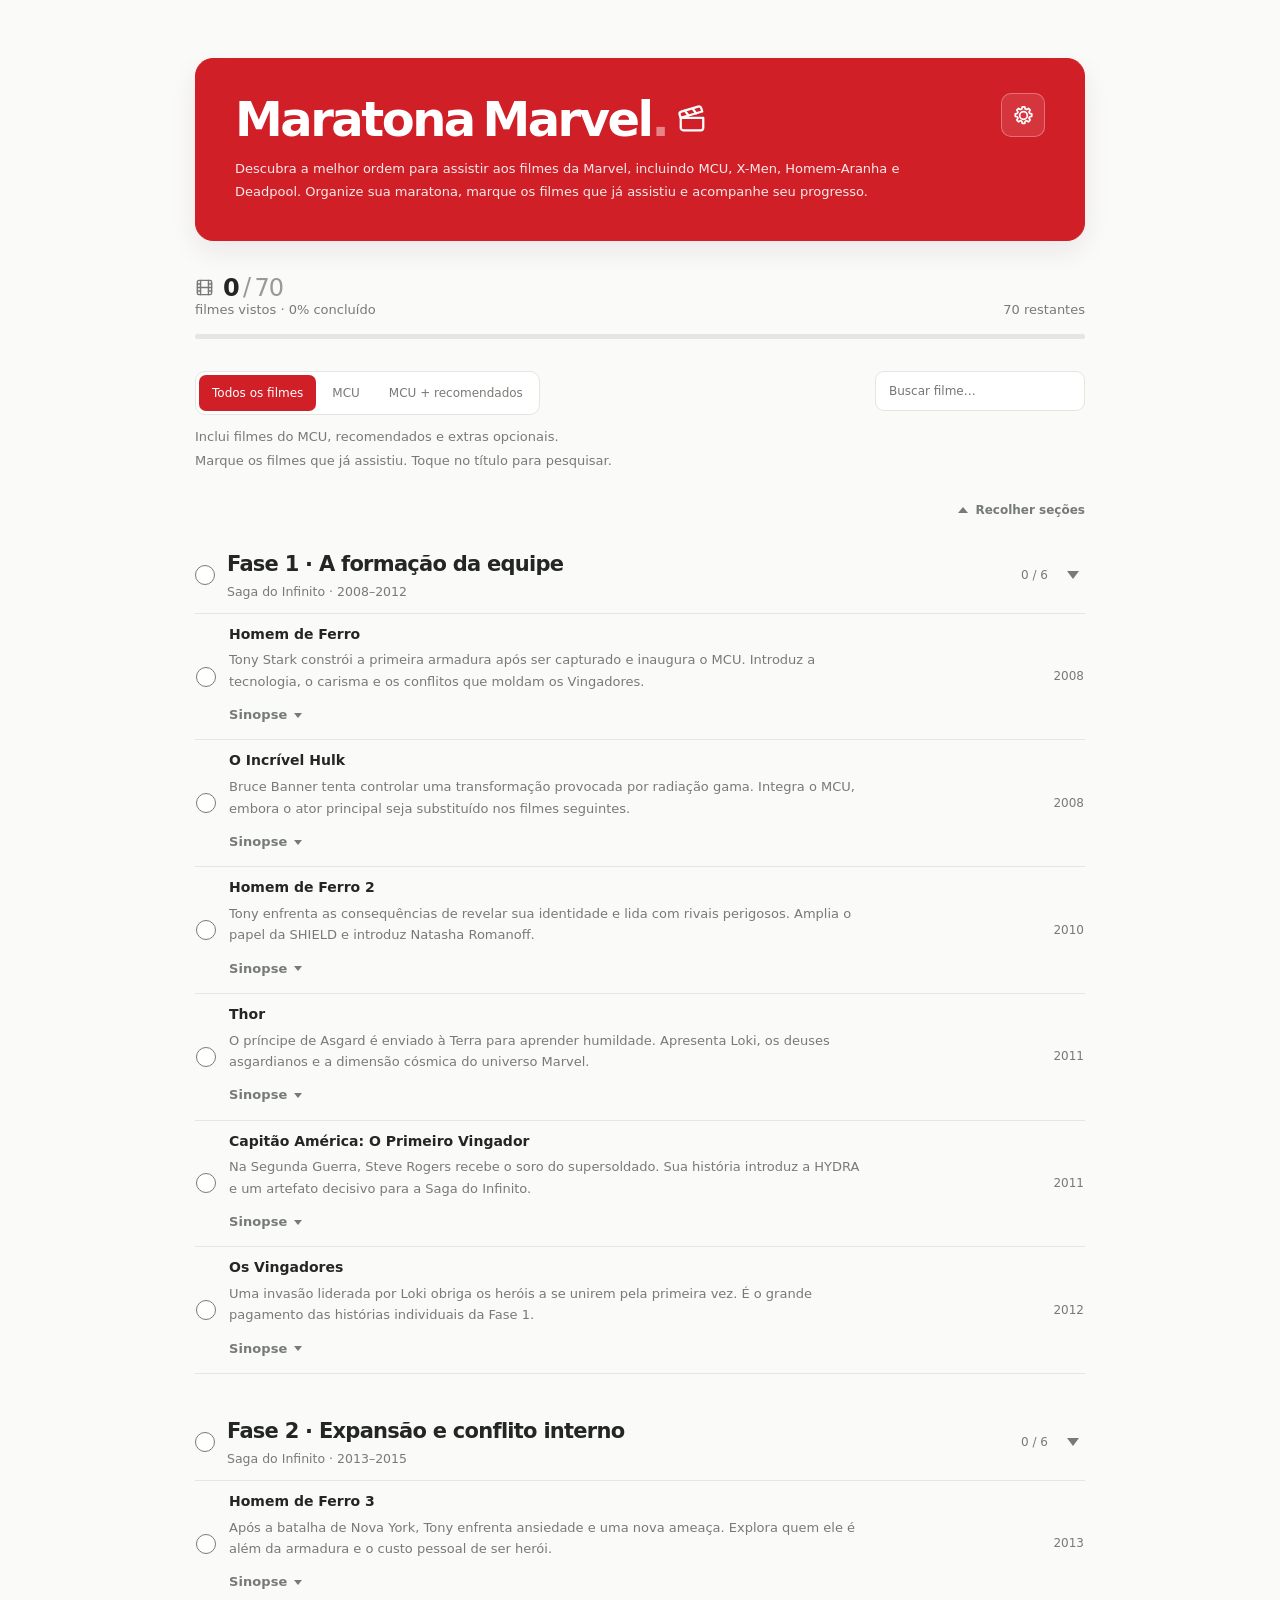
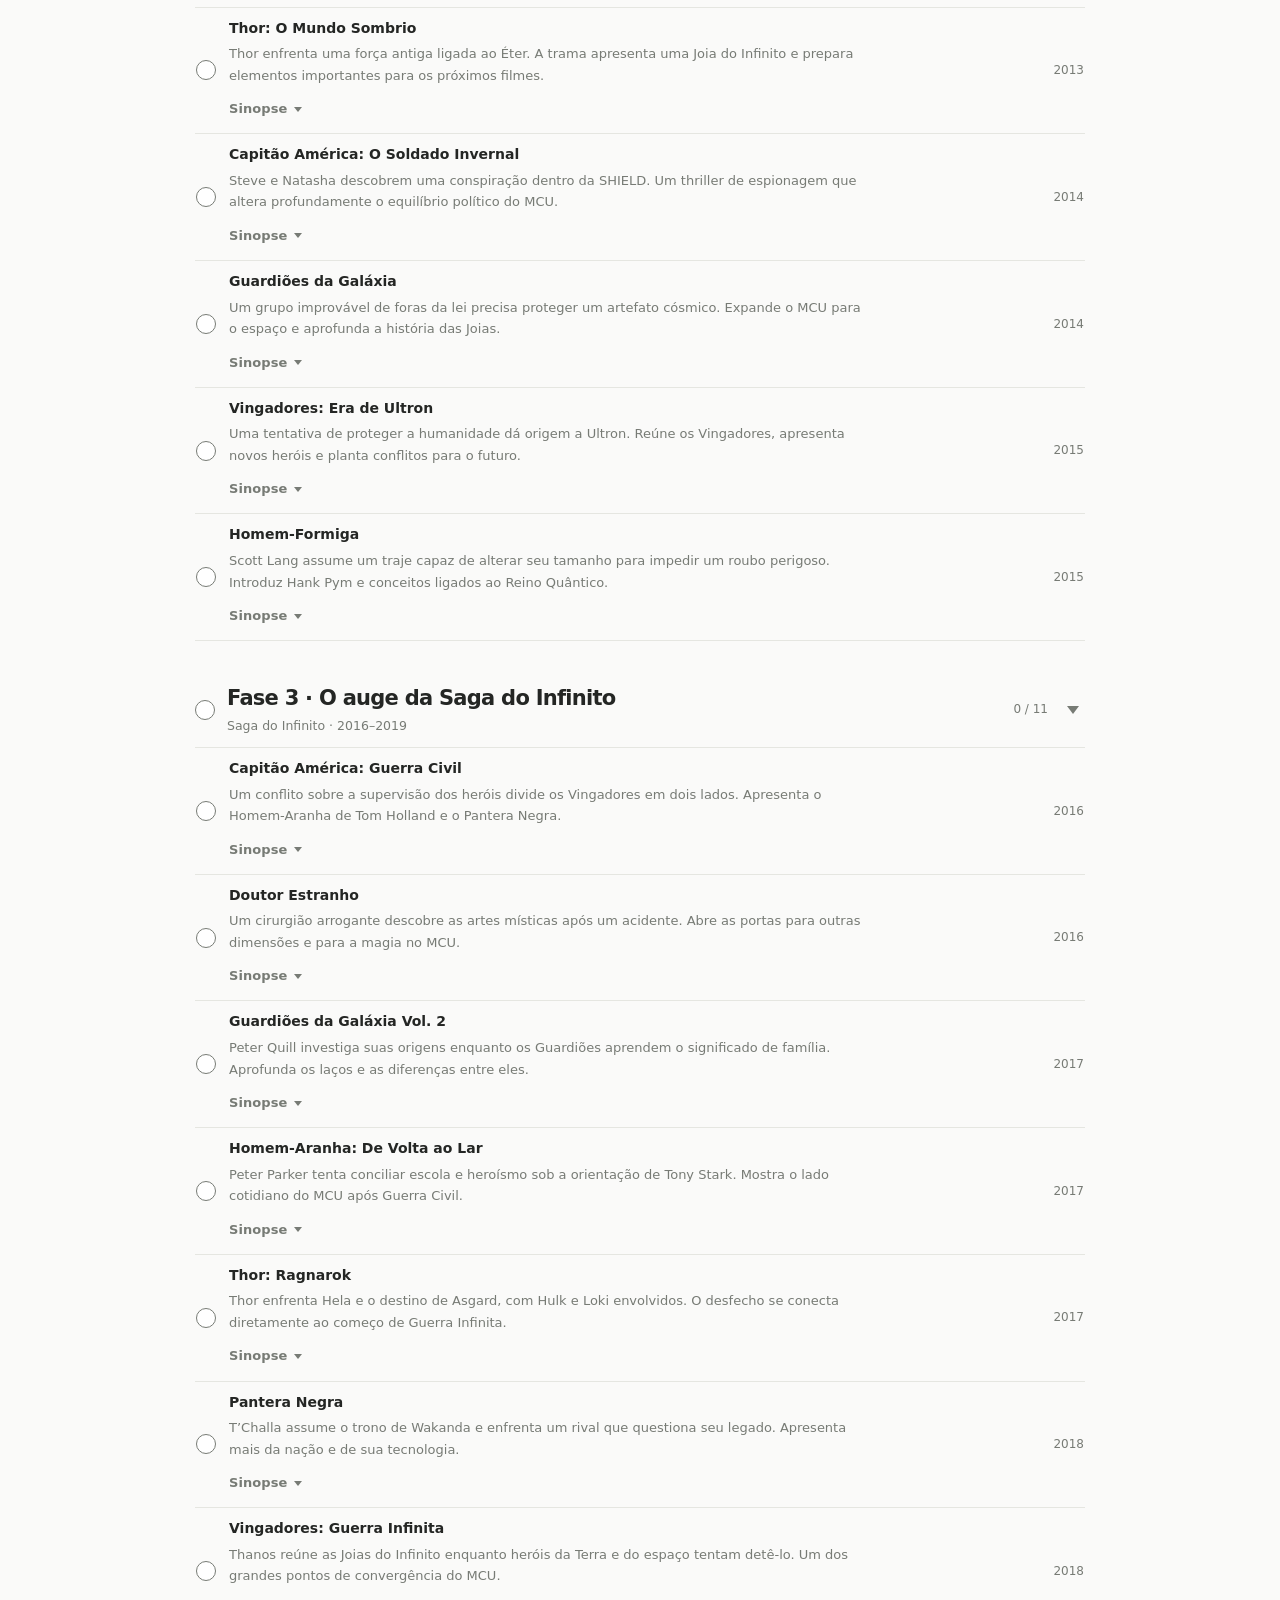
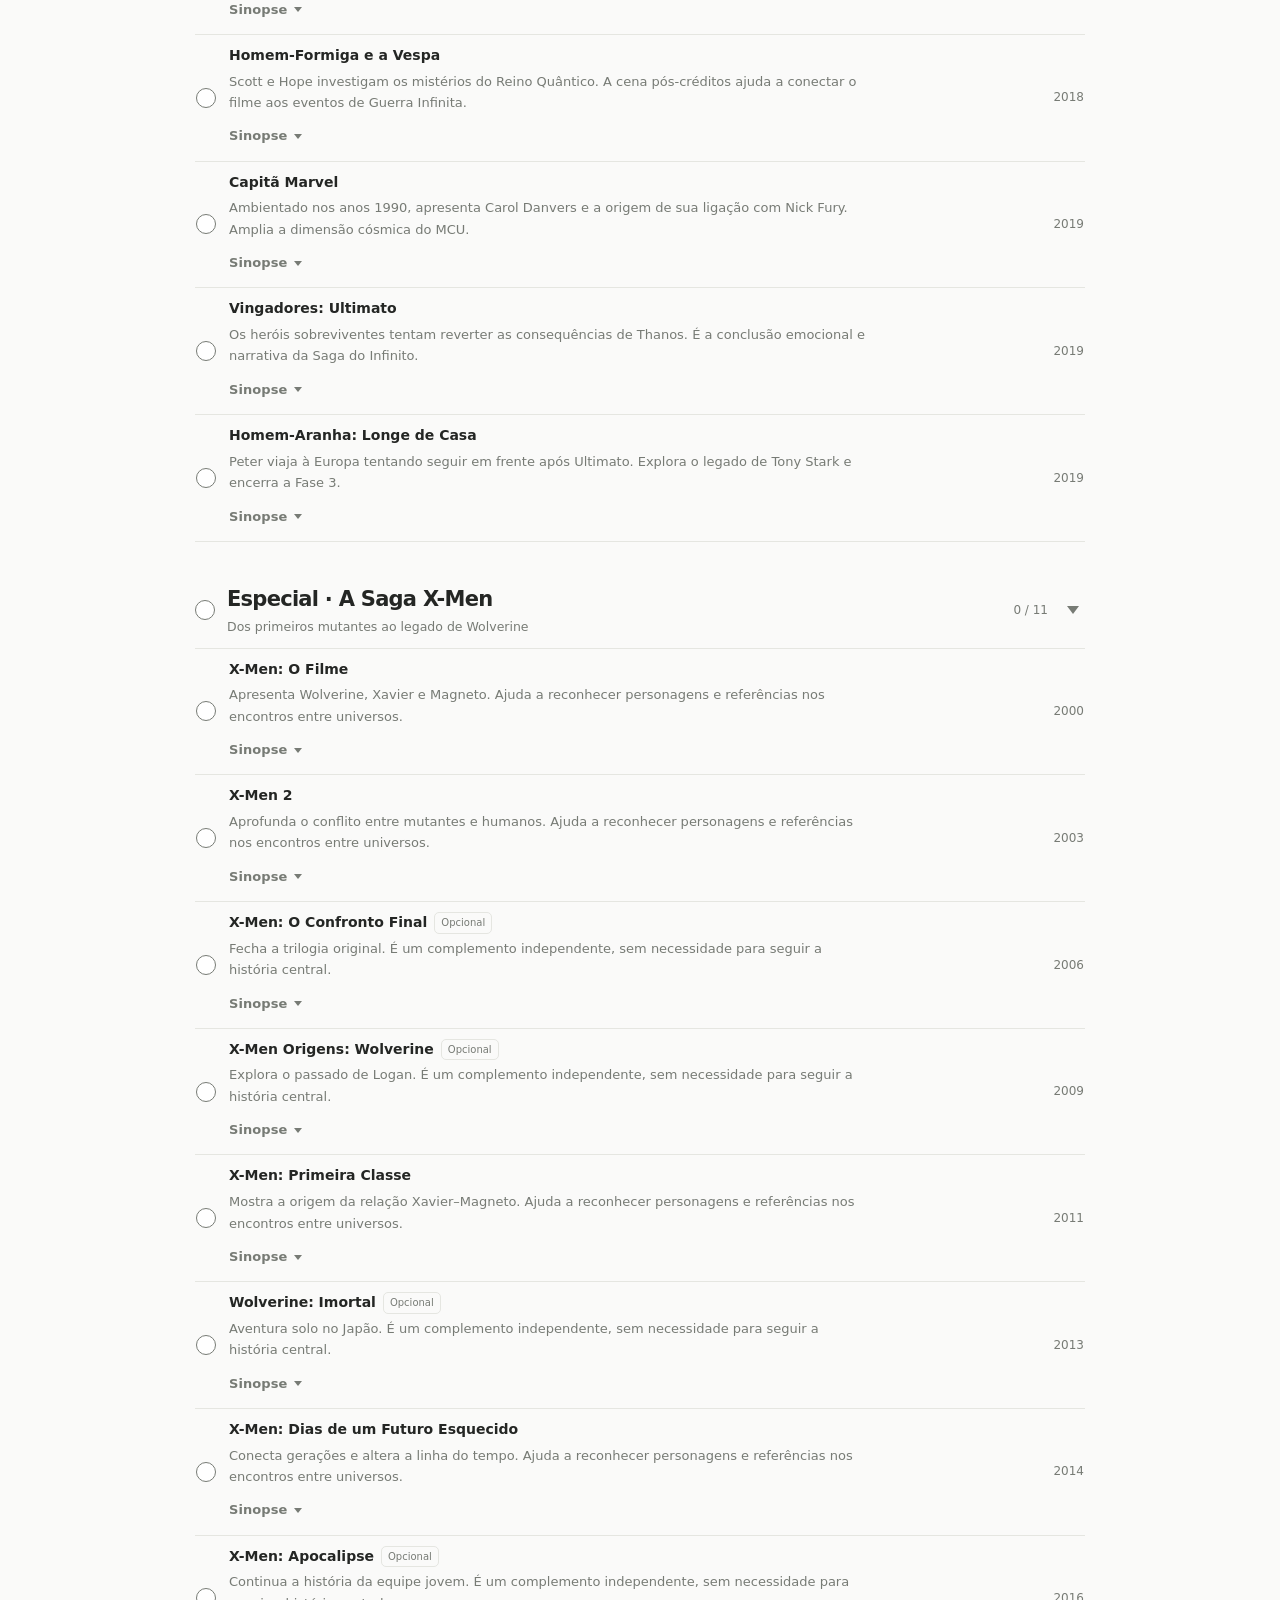
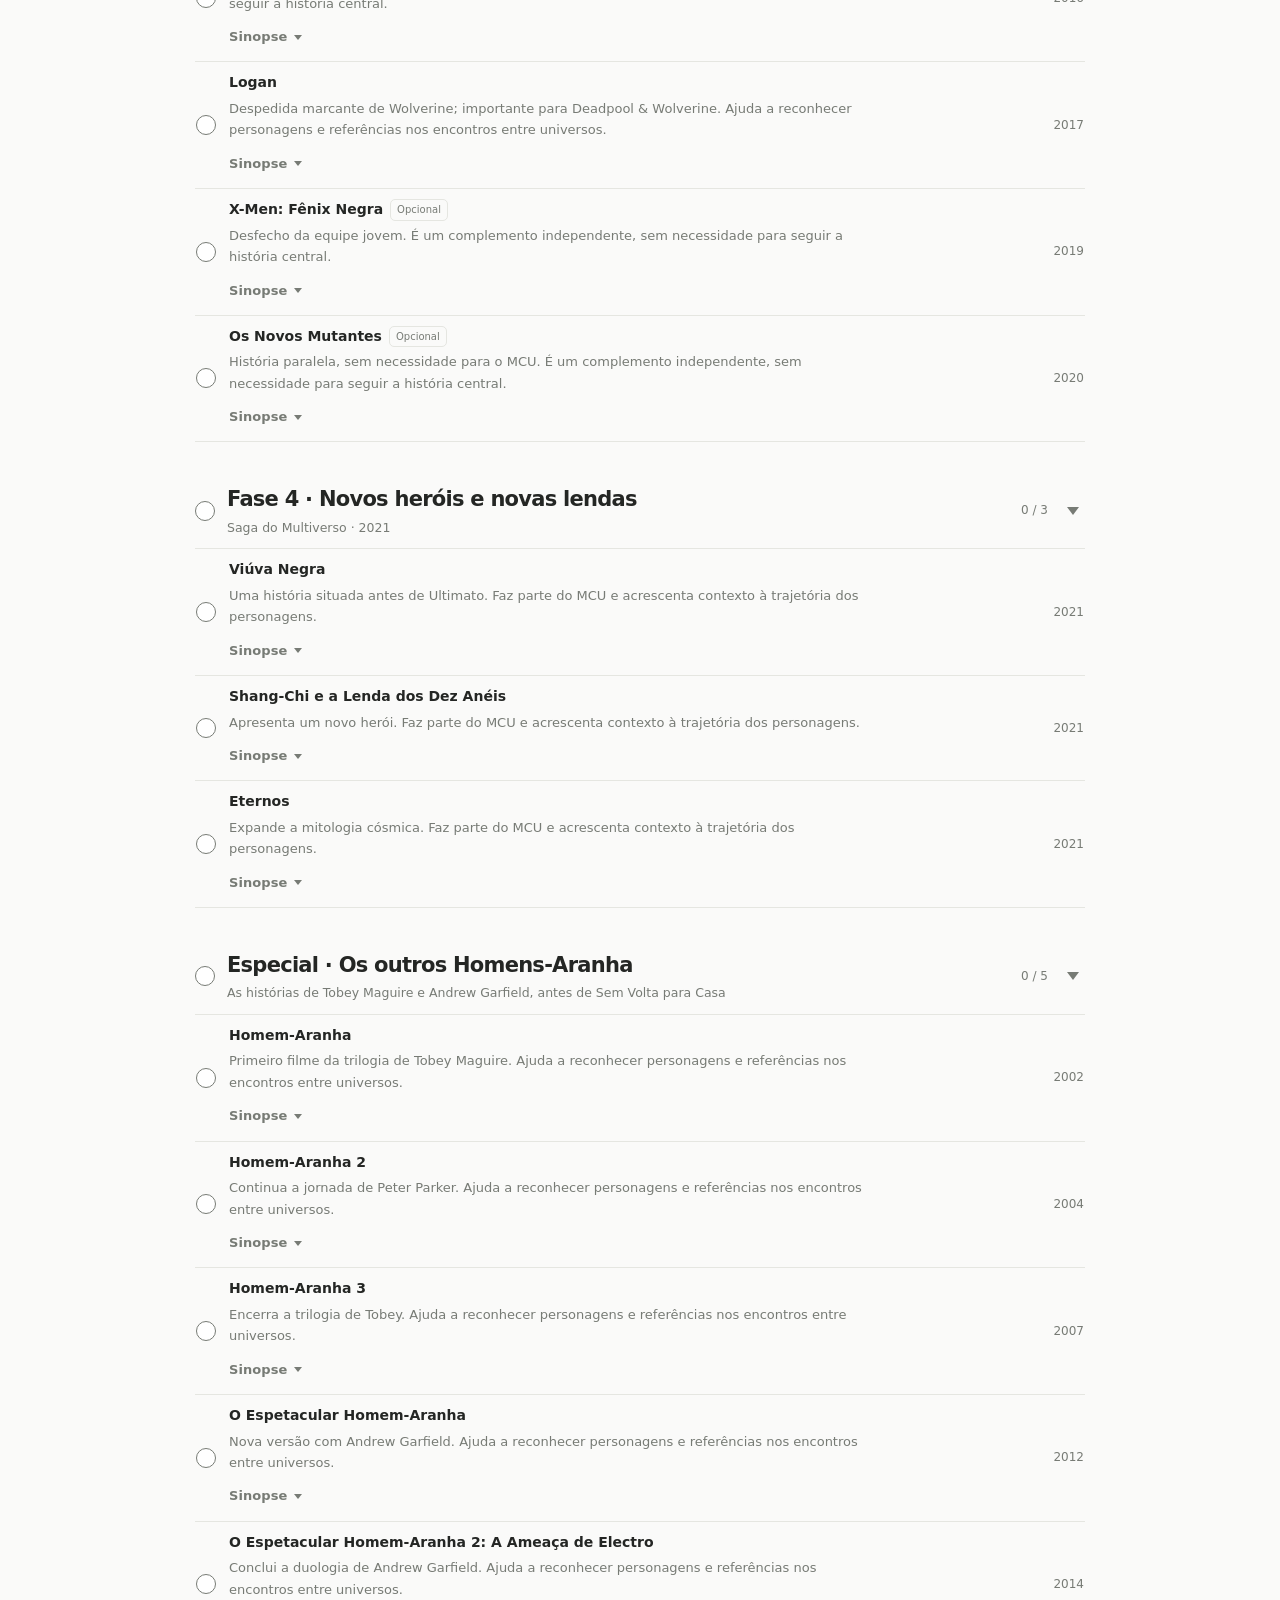
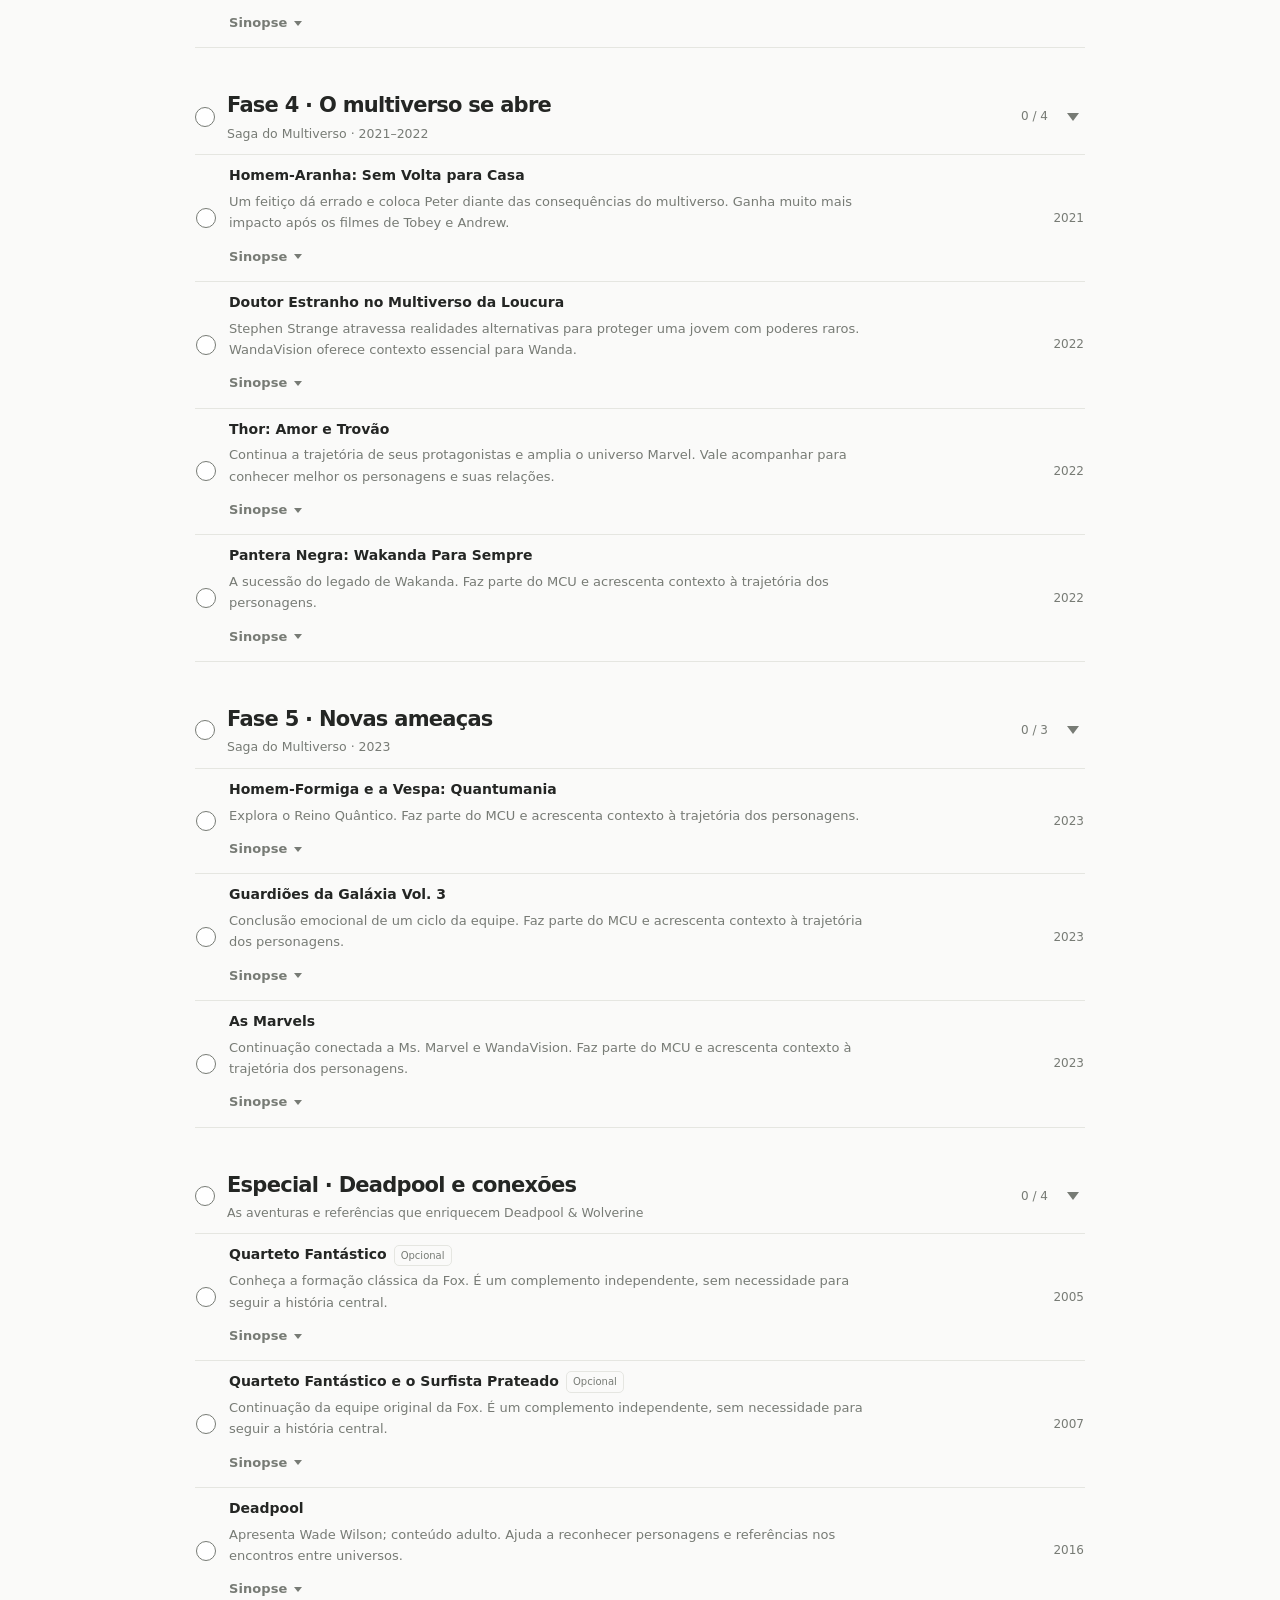
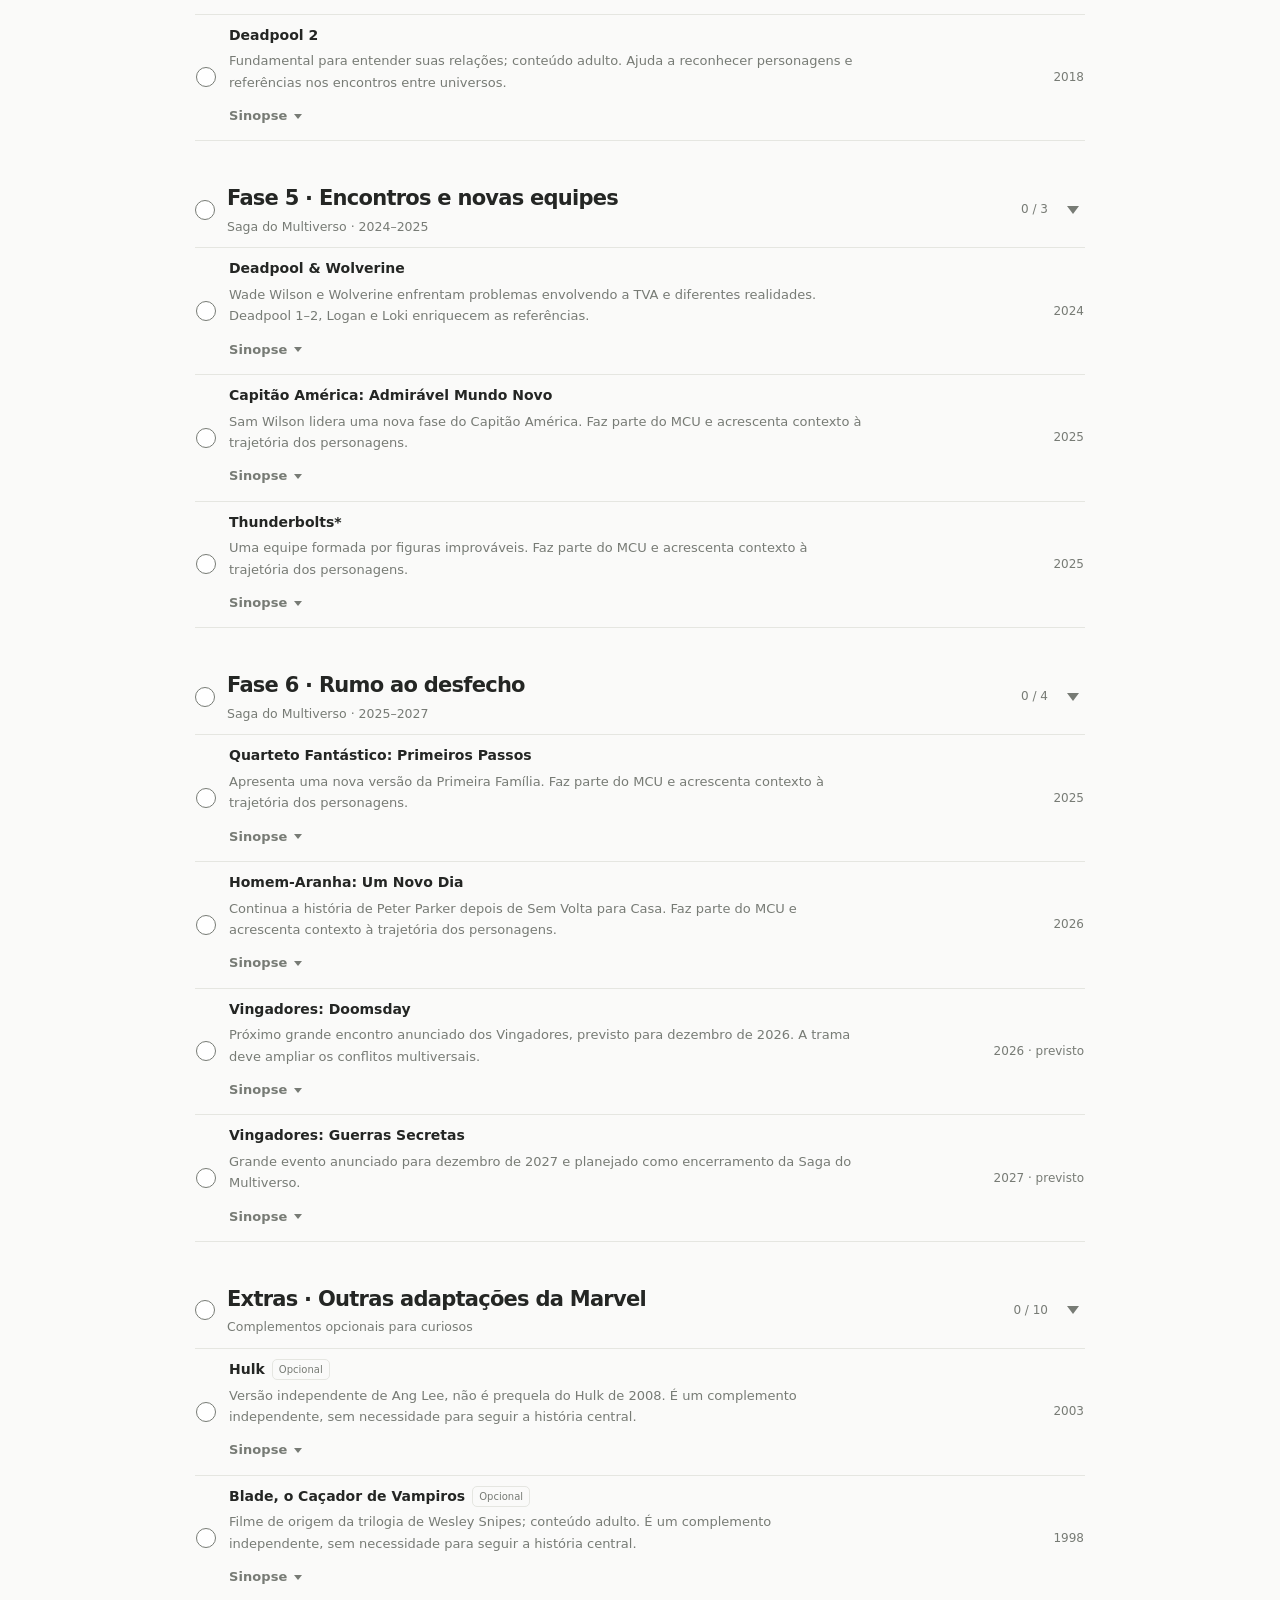
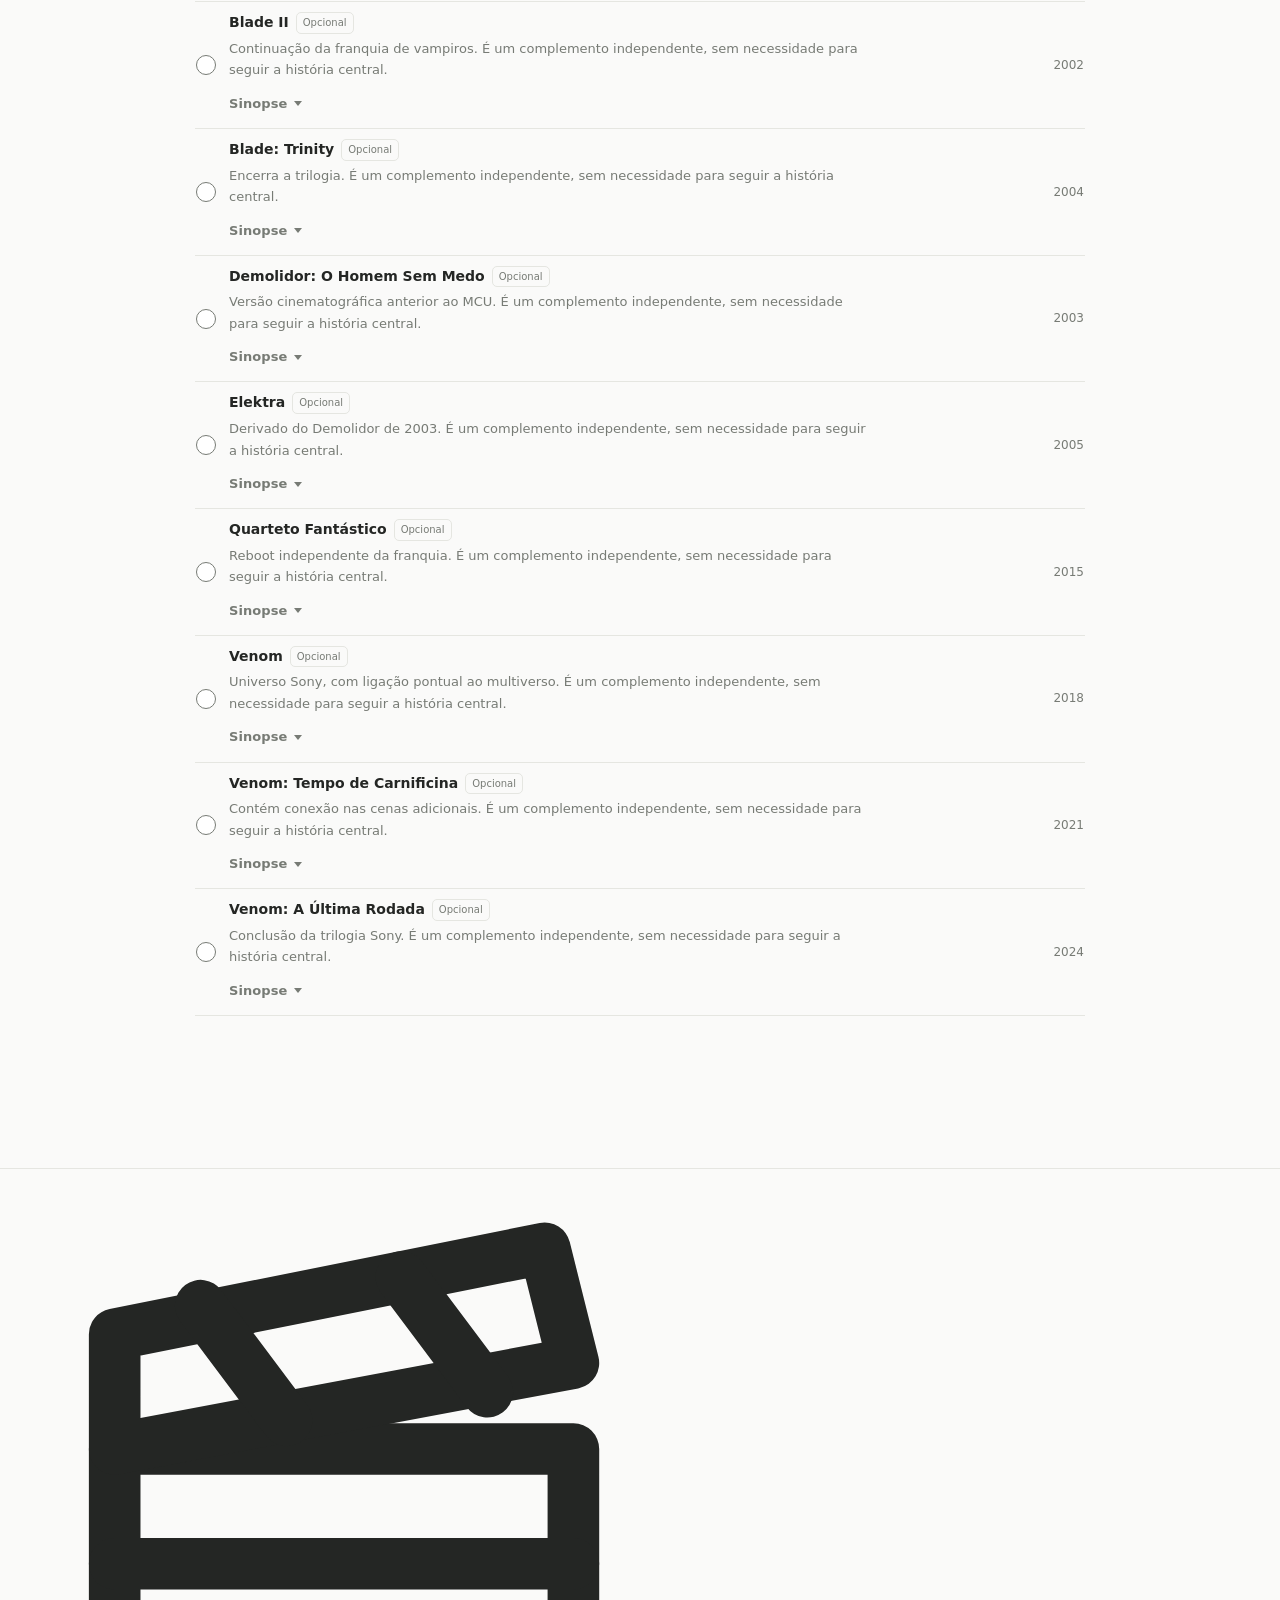
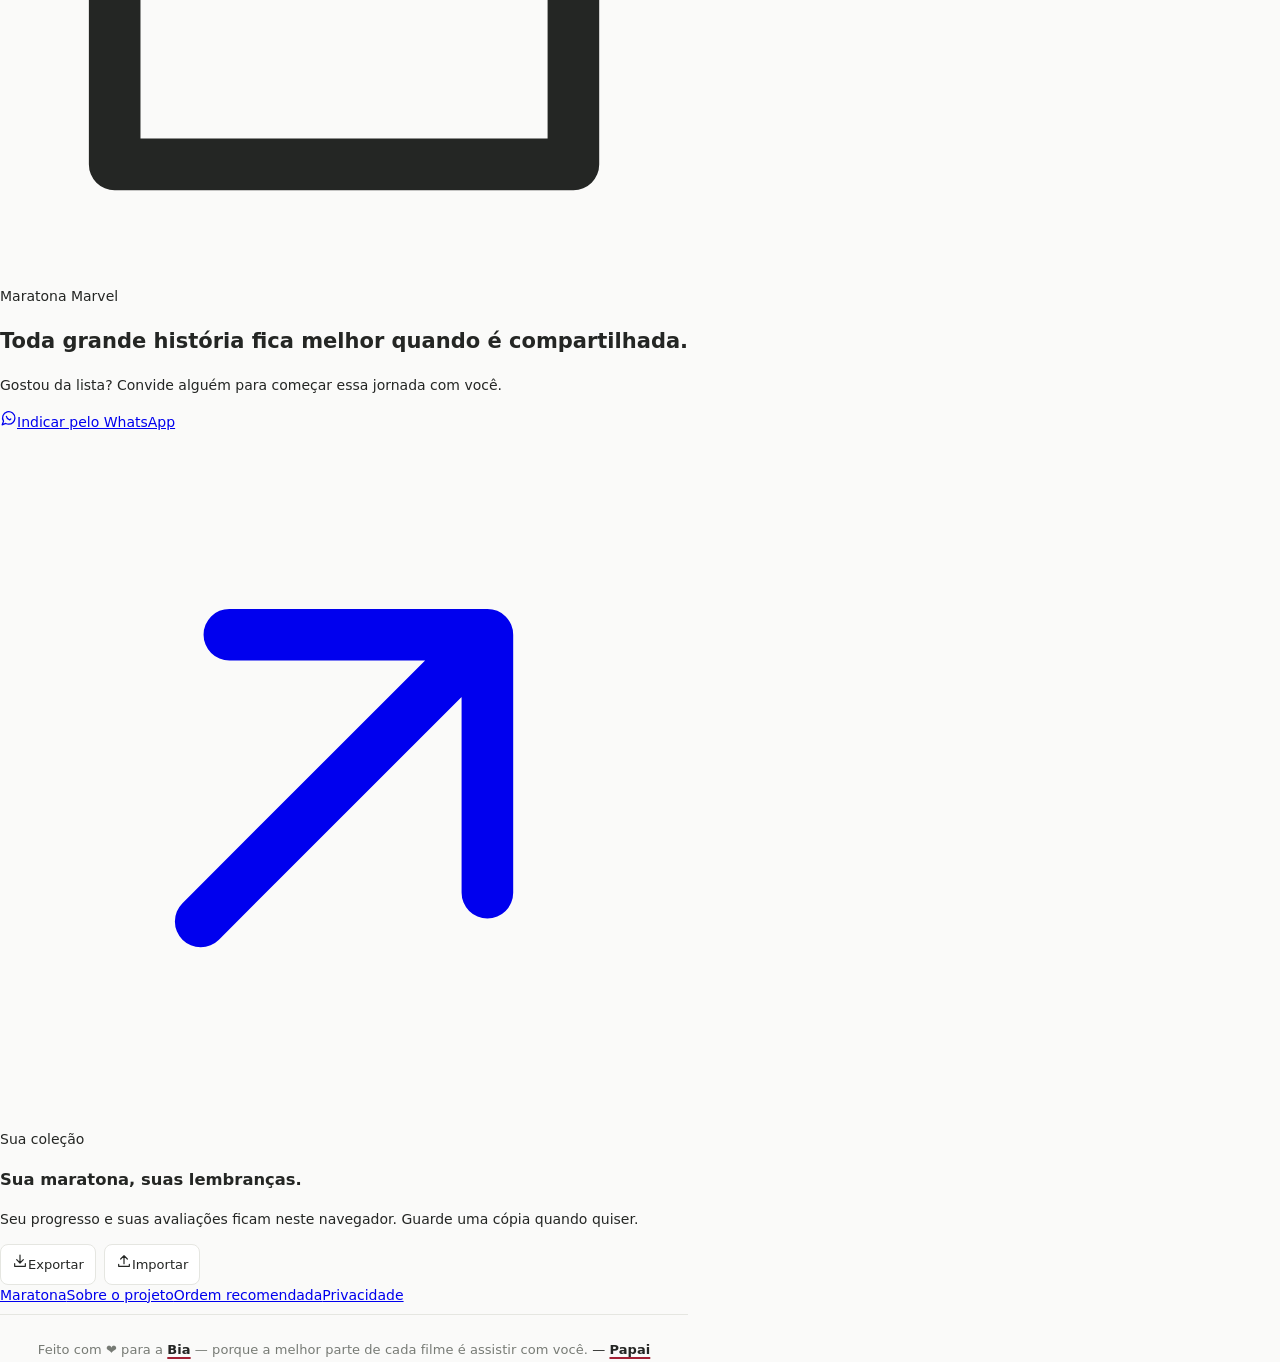
==== commit 3a288824: "Remove hover antigo do rodapé e atualiza estilos anti-toque" ====
--- a/index.html
+++ b/index.html
@@ -340,13 +340,6 @@
 .saga h2{font-size:21px;font-weight:750;letter-spacing:-.035em}
 @media(max-width:640px){.saga h2{font-size:20px}}
 
-/* Navegação institucional discreta, antes da dedicatória, sem afetar a lista. */
-.footer-pages{flex-basis:100%;width:100%;display:flex;justify-content:center;align-items:center;gap:11px;flex-wrap:wrap;margin-top:9px;padding:16px 8px 2px;font-size:13px}
-.footer-pages a{color:var(--muted);font-weight:600;text-decoration:none;text-underline-offset:3px}
-.footer-pages a:hover,.footer-pages a:focus-visible{color:var(--fg);text-decoration:underline}
-.footer-pages span{color:var(--line)}
-@media(max-width:380px){.footer-pages{column-gap:7px}}
-
 /* Larguras equilibradas para o filtro "Todos os filmes" em telas estreitas. */
 @media(max-width:700px){
   .toolbar .filters{grid-template-columns:minmax(0,1.2fr) minmax(0,.65fr) minmax(0,1.65fr)}
@@ -465,7 +458,7 @@
 @media(hover:hover) and (pointer:fine){
   .sagahead .section-count-trigger:hover{color:var(--fg)}
 }
-</style><link rel="stylesheet" href="/maratona-marvel/shared-footer.css?v=wide-footer-20261014"><!-- Cloudflare Web Analytics --><script defer src="https://static.cloudflareinsights.com/beacon.min.js" data-cf-beacon='{"token":"1a49458c22b84f23902cab09c972c71c"}'></script><!-- End Cloudflare Web Analytics --></head><body><button class="mini-menu-button" id="mini-open" aria-label="Abrir menu" title="Abrir menu" aria-controls="mini-drawer" aria-expanded="false"><svg aria-hidden="true" width="22" height="22" viewBox="0 0 24 24" fill="none" stroke="currentColor" stroke-width="2.3" stroke-linecap="round"><path d="M4 6h16M4 12h16M4 18h16"/></svg></button><div class="mini-backdrop" id="mini-backdrop"></div><aside class="mini-drawer" id="mini-drawer" aria-label="Menu da maratona"><div class="mini-drawer-top"><span>Menu</span><button class="mini-close" id="mini-close" aria-label="Fechar menu"><svg aria-hidden="true" width="20" height="20" viewBox="0 0 24 24" fill="none" stroke="currentColor" stroke-width="2.3" stroke-linecap="round"><path d="M5 5l14 14M19 5L5 19"/></svg></button></div><div id="mini-drawer-content"></div></aside><main class="wrap"><header class="header"><div class="hero-copy"><h1><span class="hero-title-first">Maratona</span><span class="hero-title-last"><span class="hero-title-word">Marvel<span class="hero-title-period">.</span></span><svg class="hero-clapper" width="30" height="30" viewBox="0 0 24 24" fill="none" stroke="currentColor" stroke-width="1.8" stroke-linecap="round" stroke-linejoin="round" aria-hidden="true" focusable="false"><path d="m12.296 3.464 3.02 3.956"/><path d="M20.2 6 3 11l-.9-2.4c-.3-1.1.3-2.2 1.3-2.5l13.5-4c1.1-.3 2.2.3 2.5 1.3z"/><path d="M3 11h18v8a2 2 0 0 1-2 2H5a2 2 0 0 1-2-2z"/><path d="m6.18 5.276 3.1 3.899"/></svg></span></h1><p class="sub">Descubra a melhor ordem para assistir aos filmes da Marvel, incluindo MCU, X-Men, Homem-Aranha e Deadpool. Organize sua maratona, marque os filmes que já assistiu e acompanhe seu progresso.</p></div><button class="iconbtn" id="open-settings" title="Abrir configurações" aria-label="Abrir configurações"><svg width="23" height="23" viewBox="0 0 24 24" fill="none" stroke="currentColor" stroke-width="1.8" stroke-linecap="round" stroke-linejoin="round" aria-hidden="true"><path d="M12 8a4 4 0 1 0 0 8 4 4 0 0 0 0-8Z"/><path d="M19.4 15a1.7 1.7 0 0 0 .34 1.88l.06.06-1.86 1.86-.06-.06A1.7 1.7 0 0 0 16 18.4a1.7 1.7 0 0 0-1 1.57V20h-2v-.03a1.7 1.7 0 0 0-2.55-1.47 1.7 1.7 0 0 0-.85 1.47V20h-2v-.03a1.7 1.7 0 0 0-1-1.57 1.7 1.7 0 0 0-1.88.34l-.06.06-1.86-1.86.06-.06A1.7 1.7 0 0 0 3.2 15a1.7 1.7 0 0 0-1.57-1H1.6v-2h.03a1.7 1.7 0 0 0 1.57-1 1.7 1.7 0 0 0-.34-1.88L2.8 9.06 4.66 7.2l.06.06A1.7 1.7 0 0 0 6.6 7.6a1.7 1.7 0 0 0 1-1.57V6h2v.03a1.7 1.7 0 0 0 1 1.57 1.7 1.7 0 0 0 1.88-.34L12.54 7.2 14.4 9.06l-.06.06A1.7 1.7 0 0 0 14 11a1.7 1.7 0 0 0 1.57 1h.03v2h-.03A1.7 1.7 0 0 0 14 15Z" style="display:none"/><path d="M10.7 2h2.6l.5 2.2c.5.15.98.35 1.42.59l1.92-1.2 1.84 1.84-1.2 1.92c.25.44.45.92.6 1.42l2.22.5v2.6l-2.22.5c-.15.5-.35.98-.6 1.42l1.2 1.92-1.84 1.84-1.92-1.2c-.44.25-.92.45-1.42.6l-.5 2.22h-2.6l-.5-2.22a7.5 7.5 0 0 1-1.42-.6l-1.92 1.2-1.84-1.84 1.2-1.92a7.5 7.5 0 0 1-.6-1.42l-2.22-.5v-2.6l2.22-.5c.15-.5.35-.98.6-1.42l-1.2-1.92 1.84-1.84 1.92 1.2c.44-.24.92-.44 1.42-.59z" transform="translate(0 1)"/></svg></button></header><div class="stats"><div><div class="big"><svg class="progress-film-icon" width="19" height="19" viewBox="0 0 24 24" fill="none" stroke="currentColor" stroke-width="1.8" stroke-linecap="round" stroke-linejoin="round" aria-hidden="true" focusable="false"><rect width="18" height="18" x="3" y="3" rx="2"/><path d="M7 3v18"/><path d="M3 7.5h4"/><path d="M3 12h18"/><path d="M3 16.5h4"/><path d="M17 3v18"/><path d="M17 7.5h4"/><path d="M17 16.5h4"/></svg><span class="progress-numbers"><span id="watched">0</span><span class="progress-divider">/</span><span class="progress-total" id="total">0</span></span></div><div class="small">filmes vistos · <span id="percent">0%</span> concluído</div></div><div id="pending" class="small">Nossa lista</div></div><div class="track" role="progressbar" aria-label="Progresso" aria-valuemin="0" aria-valuemax="100" aria-valuenow="0"><div class="fill" id="fill"></div></div><div class="sticky-progress" id="sticky-progress" aria-hidden="true"><span class="sticky-label">Progresso <span class="muted"><span id="sticky-watched">0</span>/<span id="sticky-total">0</span></span></span><div class="track" role="progressbar" aria-label="Progresso durante a rolagem" aria-valuemin="0" aria-valuemax="100" aria-valuenow="0"><div class="fill" id="sticky-fill"></div></div><strong class="sticky-pct" id="sticky-percent">0%</strong></div><div class="toolbar"><div class="filters" role="group" aria-label="Filtrar filmes"><button class="filter active" data-filter="all" aria-pressed="true">Todos os filmes</button><button class="filter" data-filter="mcu" aria-pressed="false">MCU</button><button class="filter" data-filter="recommended" aria-pressed="false">MCU + recomendados</button></div><div class="search-wrap"><input class="search" id="search" type="search" placeholder="Buscar filme…" aria-label="Buscar filme"><button id="search-clear" class="search-clear" type="button" aria-label="Limpar busca" title="Limpar busca" hidden>×</button></div></div><p class="hint" id="filter-description" aria-live="polite"><span class="hint-context">Inclui filmes do MCU, recomendados e extras opcionais.</span><span class="hint-guide">Marque os filmes que já assistiu. Toque no título para pesquisar.</span></p><div class="section-all-controls" id="section-all-controls"><button type="button" id="toggle-all-sections" class="section-all-toggle" aria-label="Recolher todas as seções"><span class="section-all-caret" aria-hidden="true"></span><span id="toggle-all-text">Recolher seções</span></button></div><div id="list"></div></main><footer class="footer"><div class="footer-inner"><div class="footer-top footer-top--with-tools"><section class="footer-story" aria-labelledby="footer-story-title"><span class="footer-brand"><span class="footer-brand-icon"><svg viewBox="0 0 24 24" fill="none" stroke="currentColor" stroke-width="1.8" stroke-linecap="round" stroke-linejoin="round" aria-hidden="true"><path d="M4 9h16v11H4z"/><path d="M4 9V5l15-3 1 4-16 3Z"/><path d="m7 4 3 4m4-5 3 4M4 13h16"/></svg></span><span>Maratona Marvel</span></span><h2 id="footer-story-title">Toda grande história fica melhor quando é compartilhada.</h2><p>Gostou da lista? Convide alguém para começar essa jornada com você.</p><a class="footer-share-trigger" href="https://wa.me/?text=%F0%9F%8D%BF%20J%C3%A1%20viu%20todos%20os%20filmes%20da%20Marvel%3F%20Ou%20quer%20come%C3%A7ar%20uma%20maratona%20e%20n%C3%A3o%20sabe%20por%20onde%3F%20%F0%9F%91%80%0A%0AEncontrei%20uma%20lista%20interativa%20com%2070%20filmes%2C%20incluindo%20MCU%2C%20X-Men%2C%20Homem-Aranha%20e%20Deadpool%2C%20em%20uma%20ordem%20recomendada.%0A%0A%F0%9F%8E%AC%20Voc%C3%AA%20marca%20os%20que%20j%C3%A1%20assistiu%2C%20avalia%20seus%20favoritos%20e%20acompanha%20o%20que%20falta.%20%C3%89%20um%20guia%20de%20organiza%C3%A7%C3%A3o%2C%20n%C3%A3o%20um%20servi%C3%A7o%20de%20streaming.%0A%0A%F0%9F%91%89%20https%3A%2F%2Fmichaelfdias.github.io%2Fmaratona-marvel%2F" target="_blank" rel="noopener noreferrer" aria-label="Indicar a lista da Maratona Marvel pelo WhatsApp"><svg width="17" height="17" viewBox="0 0 24 24" fill="none" stroke="currentColor" stroke-width="1.8" stroke-linecap="round" stroke-linejoin="round" aria-hidden="true" focusable="false"><path d="M21 11.5a8.7 8.7 0 0 1-8.8 8.5 9 9 0 0 1-4.1-1L3 21l2-5.2a8.7 8.7 0 1 1 16-4.3Z"/><path d="M9 9c.4 2.2 2.1 4.1 4.6 5l1.6-1.3"/></svg><span>Indicar pelo WhatsApp</span><svg class="footer-share-arrow" viewBox="0 0 24 24" fill="none" stroke="currentColor" stroke-width="1.8" stroke-linecap="round" stroke-linejoin="round" aria-hidden="true"><path d="M7 17 17 7M8 7h9v9"/></svg></a></section><section class="footer-backup" aria-labelledby="footer-backup-title"><span class="footer-backup-label">Sua coleção</span><h3 id="footer-backup-title">Sua maratona, suas lembranças.</h3><p>Seu progresso e suas avaliações ficam neste navegador. Guarde uma cópia quando quiser.</p><div class="utils"><button id="export" type="button"><svg viewBox="0 0 24 24" width="16" height="16" fill="none" stroke="currentColor" stroke-width="1.8" stroke-linecap="round" stroke-linejoin="round" aria-hidden="true"><path d="M12 3v12m-5-5 5 5 5-5M4 16v4h16v-4"/></svg><span>Exportar</span></button><label class="importlabel"><svg viewBox="0 0 24 24" width="16" height="16" fill="none" stroke="currentColor" stroke-width="1.8" stroke-linecap="round" stroke-linejoin="round" aria-hidden="true"><path d="M12 16V4m-5 5 5-5 5 5M4 17v3h16v-3"/></svg><span>Importar</span><input id="import" type="file" accept="application/json,.json" hidden></label></div></section></div><nav class="footer-pages" aria-label="Informações do projeto"><a href="/maratona-marvel/?v=themefix-20261014" aria-current="page">Maratona</a><a href="/maratona-marvel/sobre/?v=themefix-20261014">Sobre o projeto</a><a href="/maratona-marvel/ordem-recomendada/?v=themefix-20261014">Ordem recomendada</a><a href="/maratona-marvel/privacidade/?v=themefix-20261014">Privacidade</a></nav><div class="footer-credits"><p class="dedication">Feito com <span class="heart" aria-label="amor">❤️</span> para a <a href="https://www.instagram.com/wanabbia/" target="_blank" rel="noopener noreferrer" aria-label="Instagram da Bia (@wanabbia)">Bia</a> — porque a melhor parte de cada filme é assistir com você. <span class="signature">— <a href="https://www.instagram.com/michael.felix.dias/" target="_blank" rel="noopener noreferrer" aria-label="Instagram do Papai (@michael.felix.dias)">Papai</a></span></p></div></div></footer><button type="button" id="back-to-top" class="back-to-top" aria-label="Voltar ao topo da página" title="Voltar ao topo" hidden><svg width="21" height="21" viewBox="0 0 24 24" fill="none" stroke="currentColor" stroke-width="2" stroke-linecap="round" stroke-linejoin="round" aria-hidden="true"><path d="m5 12 7-7 7 7M12 5v14"/></svg></button><div class="marathon-victory" id="marathon-victory" role="status" aria-live="polite" aria-atomic="true" hidden><div class="marathon-victory-card"><svg class="marathon-victory-trophy" width="37" height="37" viewBox="0 0 24 24" fill="none" stroke="currentColor" stroke-width="1.7" stroke-linecap="round" stroke-linejoin="round" aria-hidden="true"><path d="M8 21h8m-4-4v4M7 4h10v6a5 5 0 0 1-10 0V4Z"/><path d="M7 6H4v3a4 4 0 0 0 4 4m9-7h3v3a4 4 0 0 1-4 4"/></svg><strong>Missão cumprida!</strong><span>Maratona concluída: 70 de 70 filmes! 🍿</span></div></div><dialog class="modal" id="settings"><div class="modal-inner"><div class="modalhead"><h2 id="settings-title" tabindex="-1">Configurações</h2><button class="close" id="close-settings" aria-label="Fechar configurações">×</button></div><section class="settings-group" aria-labelledby="settings-visual"><h3 class="settings-group-title" id="settings-visual">Visualização</h3><div class="setting"><label class="setting-copy" for="minimal"><svg class="setting-icon" width="17" height="17" viewBox="0 0 24 24" fill="none" stroke="currentColor" stroke-width="1.8" stroke-linecap="round" stroke-linejoin="round" aria-hidden="true" focusable="false"><rect x="3" y="3" width="18" height="18" rx="2"/><path d="M3 9h18M9 9v12"/></svg><span class="setting-text"><strong>Modo minimalista</strong><span class="setting-description">Mostra apenas filmes e anos. Capa, progresso e filtros ficam no menu lateral.</span></span></label><input type="checkbox" id="minimal"></div><div class="setting"><label class="setting-copy" for="dark"><svg class="setting-icon" width="17" height="17" viewBox="0 0 24 24" fill="none" stroke="currentColor" stroke-width="1.8" stroke-linecap="round" stroke-linejoin="round" aria-hidden="true" focusable="false"><path d="M20.985 12.486A9 9 0 0 1 11.514 3.015a9 9 0 1 0 9.47 9.47Z"/></svg><span class="setting-text"><strong>Modo escuro</strong><span class="setting-description">Alterna entre os temas claro e escuro.</span></span></label><input type="checkbox" id="dark"></div><div class="setting"><label class="setting-copy" for="stickyProgress"><svg class="setting-icon" width="17" height="17" viewBox="0 0 24 24" fill="none" stroke="currentColor" stroke-width="1.8" stroke-linecap="round" stroke-linejoin="round" aria-hidden="true" focusable="false"><path d="M8 20v-4M14 20v-8M20 20V4"/></svg><span class="setting-text"><strong>Progresso ao rolar</strong><span class="setting-description">Mantém uma barra de progresso no topo durante a rolagem, exceto no modo minimalista.</span></span></label><input type="checkbox" id="stickyProgress"></div><div class="setting"><label class="setting-copy" for="backToTop"><svg class="setting-icon" width="17" height="17" viewBox="0 0 24 24" fill="none" stroke="currentColor" stroke-width="1.8" stroke-linecap="round" stroke-linejoin="round" aria-hidden="true" focusable="false"><path d="m5 12 7-7 7 7M12 5v14"/></svg><span class="setting-text"><strong>Voltar ao topo</strong><span class="setting-description">Mostra um atalho no canto inferior direito após rolar a página.</span></span></label><input type="checkbox" id="backToTop"></div></section><section class="settings-group" aria-labelledby="settings-content"><h3 class="settings-group-title" id="settings-content">Organização e conteúdo</h3><p class="settings-group-note">No modo minimalista, informações adicionais ficam ocultas, mas suas preferências continuam salvas.</p><div class="setting"><label class="setting-copy" for="language"><svg class="setting-icon" width="17" height="17" viewBox="0 0 24 24" fill="none" stroke="currentColor" stroke-width="1.8" stroke-linecap="round" stroke-linejoin="round" aria-hidden="true" focusable="false"><path d="m5 8 6 6m-7 0 6-6 2-3H2m8-1v4m3 12 5-10 5 10m-8-4h6"/></svg><span class="setting-text"><strong>Idioma dos títulos</strong><span class="setting-description">Escolha como os nomes dos filmes aparecem na lista.</span></span></label><select id="language"><option value="pt">Português (Brasil)</option><option value="en">Inglês (original)</option></select></div><div class="setting"><label class="setting-copy" for="chronological"><svg class="setting-icon" width="17" height="17" viewBox="0 0 24 24" fill="none" stroke="currentColor" stroke-width="1.8" stroke-linecap="round" stroke-linejoin="round" aria-hidden="true" focusable="false"><path d="M8 2v4m8-4v4M3 10h18"/><rect width="18" height="18" x="3" y="4" rx="2"/><path d="M8 14h.01M12 14h.01M16 14h.01M8 18h.01M12 18h.01"/></svg><span class="setting-text"><strong>Organizar por ano de lançamento</strong><span class="setting-description">Agrupa os filmes por ano, em vez de seguir a ordem recomendada.</span></span></label><input type="checkbox" id="chronological"></div><div class="setting"><label class="setting-copy" for="notes"><svg class="setting-icon" width="17" height="17" viewBox="0 0 24 24" fill="none" stroke="currentColor" stroke-width="1.8" stroke-linecap="round" stroke-linejoin="round" aria-hidden="true" focusable="false"><path d="M15 2H6a2 2 0 0 0-2 2v16a2 2 0 0 0 2 2h12a2 2 0 0 0 2-2V7Z"/><path d="M14 2v6h6M8 13h8M8 17h8"/></svg><span class="setting-text"><strong>Comentários e sinopses</strong><span class="setting-description">Exibe notas explicativas e permite consultar as sinopses dos filmes.</span></span></label><input type="checkbox" id="notes"></div><div class="setting"><label class="setting-copy" for="years"><svg class="setting-icon" width="17" height="17" viewBox="0 0 24 24" fill="none" stroke="currentColor" stroke-width="1.8" stroke-linecap="round" stroke-linejoin="round" aria-hidden="true" focusable="false"><path d="M8 2v4m8-4v4M3 10h18"/><rect x="3" y="4" width="18" height="18" rx="2"/></svg><span class="setting-text"><strong>Ano de lançamento</strong><span class="setting-description">Mostra o ano de estreia de cada filme.</span></span></label><input type="checkbox" id="years"></div><div class="setting"><label class="setting-copy" for="dates"><svg class="setting-icon" width="17" height="17" viewBox="0 0 24 24" fill="none" stroke="currentColor" stroke-width="1.8" stroke-linecap="round" stroke-linejoin="round" aria-hidden="true" focusable="false"><path d="M8 2v4m8-4v4M3 10h18"/><rect x="3" y="4" width="18" height="18" rx="2"/><path d="m9 16 2 2 4-4"/></svg><span class="setting-text"><strong>Data em que assistiu</strong><span class="setting-description">Permite registrar a data dos filmes assistidos. Ocultar não apaga as datas salvas.</span></span></label><input type="checkbox" id="dates"></div><div class="setting"><label class="setting-copy" for="ratings"><svg class="setting-icon" width="17" height="17" viewBox="0 0 24 24" fill="none" stroke="currentColor" stroke-width="1.8" stroke-linecap="round" stroke-linejoin="round" aria-hidden="true" focusable="false"><path d="m12 2 3.09 6.26 6.91 1.005-5 4.873 1.18 6.882L12 17.77l-6.18 3.25L7 14.138l-5-4.873 6.91-1.005Z"/></svg><span class="setting-text"><strong>Avaliações por estrelas</strong><span class="setting-description">Toque ou arraste para avaliar de 1 a 5 estrelas. Arraste à esquerda para limpar.</span></span></label><input type="checkbox" id="ratings"></div></section><section class="settings-group" aria-labelledby="settings-data"><h3 class="settings-group-title" id="settings-data">Seus dados</h3><div class="setting actions-setting"><div class="setting-copy"><svg class="setting-icon" width="17" height="17" viewBox="0 0 24 24" fill="none" stroke="currentColor" stroke-width="1.8" stroke-linecap="round" stroke-linejoin="round" aria-hidden="true" focusable="false"><path d="M3 6h18M8 6V4a1 1 0 0 1 1-1h6a1 1 0 0 1 1 1v2m3 0-1 14a2 2 0 0 1-2 2H8a2 2 0 0 1-2-2L5 6m5 5v6m4-6v6"/></svg><span class="setting-text"><strong>Apagar progresso e preferências</strong><span class="setting-description">Remove filmes marcados, datas e avaliações e restaura as configurações iniciais.</span></span></div><button type="button" id="reset-all" class="danger-action">Apagar tudo</button></div></section></div></dialog><script>
+</style><link rel="stylesheet" href="/maratona-marvel/shared-footer.css?v=nav-touch-fix-20261014"><!-- Cloudflare Web Analytics --><script defer src="https://static.cloudflareinsights.com/beacon.min.js" data-cf-beacon='{"token":"1a49458c22b84f23902cab09c972c71c"}'></script><!-- End Cloudflare Web Analytics --></head><body><button class="mini-menu-button" id="mini-open" aria-label="Abrir menu" title="Abrir menu" aria-controls="mini-drawer" aria-expanded="false"><svg aria-hidden="true" width="22" height="22" viewBox="0 0 24 24" fill="none" stroke="currentColor" stroke-width="2.3" stroke-linecap="round"><path d="M4 6h16M4 12h16M4 18h16"/></svg></button><div class="mini-backdrop" id="mini-backdrop"></div><aside class="mini-drawer" id="mini-drawer" aria-label="Menu da maratona"><div class="mini-drawer-top"><span>Menu</span><button class="mini-close" id="mini-close" aria-label="Fechar menu"><svg aria-hidden="true" width="20" height="20" viewBox="0 0 24 24" fill="none" stroke="currentColor" stroke-width="2.3" stroke-linecap="round"><path d="M5 5l14 14M19 5L5 19"/></svg></button></div><div id="mini-drawer-content"></div></aside><main class="wrap"><header class="header"><div class="hero-copy"><h1><span class="hero-title-first">Maratona</span><span class="hero-title-last"><span class="hero-title-word">Marvel<span class="hero-title-period">.</span></span><svg class="hero-clapper" width="30" height="30" viewBox="0 0 24 24" fill="none" stroke="currentColor" stroke-width="1.8" stroke-linecap="round" stroke-linejoin="round" aria-hidden="true" focusable="false"><path d="m12.296 3.464 3.02 3.956"/><path d="M20.2 6 3 11l-.9-2.4c-.3-1.1.3-2.2 1.3-2.5l13.5-4c1.1-.3 2.2.3 2.5 1.3z"/><path d="M3 11h18v8a2 2 0 0 1-2 2H5a2 2 0 0 1-2-2z"/><path d="m6.18 5.276 3.1 3.899"/></svg></span></h1><p class="sub">Descubra a melhor ordem para assistir aos filmes da Marvel, incluindo MCU, X-Men, Homem-Aranha e Deadpool. Organize sua maratona, marque os filmes que já assistiu e acompanhe seu progresso.</p></div><button class="iconbtn" id="open-settings" title="Abrir configurações" aria-label="Abrir configurações"><svg width="23" height="23" viewBox="0 0 24 24" fill="none" stroke="currentColor" stroke-width="1.8" stroke-linecap="round" stroke-linejoin="round" aria-hidden="true"><path d="M12 8a4 4 0 1 0 0 8 4 4 0 0 0 0-8Z"/><path d="M19.4 15a1.7 1.7 0 0 0 .34 1.88l.06.06-1.86 1.86-.06-.06A1.7 1.7 0 0 0 16 18.4a1.7 1.7 0 0 0-1 1.57V20h-2v-.03a1.7 1.7 0 0 0-2.55-1.47 1.7 1.7 0 0 0-.85 1.47V20h-2v-.03a1.7 1.7 0 0 0-1-1.57 1.7 1.7 0 0 0-1.88.34l-.06.06-1.86-1.86.06-.06A1.7 1.7 0 0 0 3.2 15a1.7 1.7 0 0 0-1.57-1H1.6v-2h.03a1.7 1.7 0 0 0 1.57-1 1.7 1.7 0 0 0-.34-1.88L2.8 9.06 4.66 7.2l.06.06A1.7 1.7 0 0 0 6.6 7.6a1.7 1.7 0 0 0 1-1.57V6h2v.03a1.7 1.7 0 0 0 1 1.57 1.7 1.7 0 0 0 1.88-.34L12.54 7.2 14.4 9.06l-.06.06A1.7 1.7 0 0 0 14 11a1.7 1.7 0 0 0 1.57 1h.03v2h-.03A1.7 1.7 0 0 0 14 15Z" style="display:none"/><path d="M10.7 2h2.6l.5 2.2c.5.15.98.35 1.42.59l1.92-1.2 1.84 1.84-1.2 1.92c.25.44.45.92.6 1.42l2.22.5v2.6l-2.22.5c-.15.5-.35.98-.6 1.42l1.2 1.92-1.84 1.84-1.92-1.2c-.44.25-.92.45-1.42.6l-.5 2.22h-2.6l-.5-2.22a7.5 7.5 0 0 1-1.42-.6l-1.92 1.2-1.84-1.84 1.2-1.92a7.5 7.5 0 0 1-.6-1.42l-2.22-.5v-2.6l2.22-.5c.15-.5.35-.98.6-1.42l-1.2-1.92 1.84-1.84 1.92 1.2c.44-.24.92-.44 1.42-.59z" transform="translate(0 1)"/></svg></button></header><div class="stats"><div><div class="big"><svg class="progress-film-icon" width="19" height="19" viewBox="0 0 24 24" fill="none" stroke="currentColor" stroke-width="1.8" stroke-linecap="round" stroke-linejoin="round" aria-hidden="true" focusable="false"><rect width="18" height="18" x="3" y="3" rx="2"/><path d="M7 3v18"/><path d="M3 7.5h4"/><path d="M3 12h18"/><path d="M3 16.5h4"/><path d="M17 3v18"/><path d="M17 7.5h4"/><path d="M17 16.5h4"/></svg><span class="progress-numbers"><span id="watched">0</span><span class="progress-divider">/</span><span class="progress-total" id="total">0</span></span></div><div class="small">filmes vistos · <span id="percent">0%</span> concluído</div></div><div id="pending" class="small">Nossa lista</div></div><div class="track" role="progressbar" aria-label="Progresso" aria-valuemin="0" aria-valuemax="100" aria-valuenow="0"><div class="fill" id="fill"></div></div><div class="sticky-progress" id="sticky-progress" aria-hidden="true"><span class="sticky-label">Progresso <span class="muted"><span id="sticky-watched">0</span>/<span id="sticky-total">0</span></span></span><div class="track" role="progressbar" aria-label="Progresso durante a rolagem" aria-valuemin="0" aria-valuemax="100" aria-valuenow="0"><div class="fill" id="sticky-fill"></div></div><strong class="sticky-pct" id="sticky-percent">0%</strong></div><div class="toolbar"><div class="filters" role="group" aria-label="Filtrar filmes"><button class="filter active" data-filter="all" aria-pressed="true">Todos os filmes</button><button class="filter" data-filter="mcu" aria-pressed="false">MCU</button><button class="filter" data-filter="recommended" aria-pressed="false">MCU + recomendados</button></div><div class="search-wrap"><input class="search" id="search" type="search" placeholder="Buscar filme…" aria-label="Buscar filme"><button id="search-clear" class="search-clear" type="button" aria-label="Limpar busca" title="Limpar busca" hidden>×</button></div></div><p class="hint" id="filter-description" aria-live="polite"><span class="hint-context">Inclui filmes do MCU, recomendados e extras opcionais.</span><span class="hint-guide">Marque os filmes que já assistiu. Toque no título para pesquisar.</span></p><div class="section-all-controls" id="section-all-controls"><button type="button" id="toggle-all-sections" class="section-all-toggle" aria-label="Recolher todas as seções"><span class="section-all-caret" aria-hidden="true"></span><span id="toggle-all-text">Recolher seções</span></button></div><div id="list"></div></main><footer class="footer"><div class="footer-inner"><div class="footer-top footer-top--with-tools"><section class="footer-story" aria-labelledby="footer-story-title"><span class="footer-brand"><span class="footer-brand-icon"><svg viewBox="0 0 24 24" fill="none" stroke="currentColor" stroke-width="1.8" stroke-linecap="round" stroke-linejoin="round" aria-hidden="true"><path d="M4 9h16v11H4z"/><path d="M4 9V5l15-3 1 4-16 3Z"/><path d="m7 4 3 4m4-5 3 4M4 13h16"/></svg></span><span>Maratona Marvel</span></span><h2 id="footer-story-title">Toda grande história fica melhor quando é compartilhada.</h2><p>Gostou da lista? Convide alguém para começar essa jornada com você.</p><a class="footer-share-trigger" href="https://wa.me/?text=%F0%9F%8D%BF%20J%C3%A1%20viu%20todos%20os%20filmes%20da%20Marvel%3F%20Ou%20quer%20come%C3%A7ar%20uma%20maratona%20e%20n%C3%A3o%20sabe%20por%20onde%3F%20%F0%9F%91%80%0A%0AEncontrei%20uma%20lista%20interativa%20com%2070%20filmes%2C%20incluindo%20MCU%2C%20X-Men%2C%20Homem-Aranha%20e%20Deadpool%2C%20em%20uma%20ordem%20recomendada.%0A%0A%F0%9F%8E%AC%20Voc%C3%AA%20marca%20os%20que%20j%C3%A1%20assistiu%2C%20avalia%20seus%20favoritos%20e%20acompanha%20o%20que%20falta.%20%C3%89%20um%20guia%20de%20organiza%C3%A7%C3%A3o%2C%20n%C3%A3o%20um%20servi%C3%A7o%20de%20streaming.%0A%0A%F0%9F%91%89%20https%3A%2F%2Fmichaelfdias.github.io%2Fmaratona-marvel%2F" target="_blank" rel="noopener noreferrer" aria-label="Indicar a lista da Maratona Marvel pelo WhatsApp"><svg width="17" height="17" viewBox="0 0 24 24" fill="none" stroke="currentColor" stroke-width="1.8" stroke-linecap="round" stroke-linejoin="round" aria-hidden="true" focusable="false"><path d="M21 11.5a8.7 8.7 0 0 1-8.8 8.5 9 9 0 0 1-4.1-1L3 21l2-5.2a8.7 8.7 0 1 1 16-4.3Z"/><path d="M9 9c.4 2.2 2.1 4.1 4.6 5l1.6-1.3"/></svg><span>Indicar pelo WhatsApp</span><svg class="footer-share-arrow" viewBox="0 0 24 24" fill="none" stroke="currentColor" stroke-width="1.8" stroke-linecap="round" stroke-linejoin="round" aria-hidden="true"><path d="M7 17 17 7M8 7h9v9"/></svg></a></section><section class="footer-backup" aria-labelledby="footer-backup-title"><span class="footer-backup-label">Sua coleção</span><h3 id="footer-backup-title">Sua maratona, suas lembranças.</h3><p>Seu progresso e suas avaliações ficam neste navegador. Guarde uma cópia quando quiser.</p><div class="utils"><button id="export" type="button"><svg viewBox="0 0 24 24" width="16" height="16" fill="none" stroke="currentColor" stroke-width="1.8" stroke-linecap="round" stroke-linejoin="round" aria-hidden="true"><path d="M12 3v12m-5-5 5 5 5-5M4 16v4h16v-4"/></svg><span>Exportar</span></button><label class="importlabel"><svg viewBox="0 0 24 24" width="16" height="16" fill="none" stroke="currentColor" stroke-width="1.8" stroke-linecap="round" stroke-linejoin="round" aria-hidden="true"><path d="M12 16V4m-5 5 5-5 5 5M4 17v3h16v-3"/></svg><span>Importar</span><input id="import" type="file" accept="application/json,.json" hidden></label></div></section></div><nav class="footer-pages" aria-label="Informações do projeto"><a href="/maratona-marvel/?v=themefix-20261014" aria-current="page">Maratona</a><a href="/maratona-marvel/sobre/?v=themefix-20261014">Sobre o projeto</a><a href="/maratona-marvel/ordem-recomendada/?v=themefix-20261014">Ordem recomendada</a><a href="/maratona-marvel/privacidade/?v=themefix-20261014">Privacidade</a></nav><div class="footer-credits"><p class="dedication">Feito com <span class="heart" aria-label="amor">❤️</span> para a <a href="https://www.instagram.com/wanabbia/" target="_blank" rel="noopener noreferrer" aria-label="Instagram da Bia (@wanabbia)">Bia</a> — porque a melhor parte de cada filme é assistir com você. <span class="signature">— <a href="https://www.instagram.com/michael.felix.dias/" target="_blank" rel="noopener noreferrer" aria-label="Instagram do Papai (@michael.felix.dias)">Papai</a></span></p></div></div></footer><button type="button" id="back-to-top" class="back-to-top" aria-label="Voltar ao topo da página" title="Voltar ao topo" hidden><svg width="21" height="21" viewBox="0 0 24 24" fill="none" stroke="currentColor" stroke-width="2" stroke-linecap="round" stroke-linejoin="round" aria-hidden="true"><path d="m5 12 7-7 7 7M12 5v14"/></svg></button><div class="marathon-victory" id="marathon-victory" role="status" aria-live="polite" aria-atomic="true" hidden><div class="marathon-victory-card"><svg class="marathon-victory-trophy" width="37" height="37" viewBox="0 0 24 24" fill="none" stroke="currentColor" stroke-width="1.7" stroke-linecap="round" stroke-linejoin="round" aria-hidden="true"><path d="M8 21h8m-4-4v4M7 4h10v6a5 5 0 0 1-10 0V4Z"/><path d="M7 6H4v3a4 4 0 0 0 4 4m9-7h3v3a4 4 0 0 1-4 4"/></svg><strong>Missão cumprida!</strong><span>Maratona concluída: 70 de 70 filmes! 🍿</span></div></div><dialog class="modal" id="settings"><div class="modal-inner"><div class="modalhead"><h2 id="settings-title" tabindex="-1">Configurações</h2><button class="close" id="close-settings" aria-label="Fechar configurações">×</button></div><section class="settings-group" aria-labelledby="settings-visual"><h3 class="settings-group-title" id="settings-visual">Visualização</h3><div class="setting"><label class="setting-copy" for="minimal"><svg class="setting-icon" width="17" height="17" viewBox="0 0 24 24" fill="none" stroke="currentColor" stroke-width="1.8" stroke-linecap="round" stroke-linejoin="round" aria-hidden="true" focusable="false"><rect x="3" y="3" width="18" height="18" rx="2"/><path d="M3 9h18M9 9v12"/></svg><span class="setting-text"><strong>Modo minimalista</strong><span class="setting-description">Mostra apenas filmes e anos. Capa, progresso e filtros ficam no menu lateral.</span></span></label><input type="checkbox" id="minimal"></div><div class="setting"><label class="setting-copy" for="dark"><svg class="setting-icon" width="17" height="17" viewBox="0 0 24 24" fill="none" stroke="currentColor" stroke-width="1.8" stroke-linecap="round" stroke-linejoin="round" aria-hidden="true" focusable="false"><path d="M20.985 12.486A9 9 0 0 1 11.514 3.015a9 9 0 1 0 9.47 9.47Z"/></svg><span class="setting-text"><strong>Modo escuro</strong><span class="setting-description">Alterna entre os temas claro e escuro.</span></span></label><input type="checkbox" id="dark"></div><div class="setting"><label class="setting-copy" for="stickyProgress"><svg class="setting-icon" width="17" height="17" viewBox="0 0 24 24" fill="none" stroke="currentColor" stroke-width="1.8" stroke-linecap="round" stroke-linejoin="round" aria-hidden="true" focusable="false"><path d="M8 20v-4M14 20v-8M20 20V4"/></svg><span class="setting-text"><strong>Progresso ao rolar</strong><span class="setting-description">Mantém uma barra de progresso no topo durante a rolagem, exceto no modo minimalista.</span></span></label><input type="checkbox" id="stickyProgress"></div><div class="setting"><label class="setting-copy" for="backToTop"><svg class="setting-icon" width="17" height="17" viewBox="0 0 24 24" fill="none" stroke="currentColor" stroke-width="1.8" stroke-linecap="round" stroke-linejoin="round" aria-hidden="true" focusable="false"><path d="m5 12 7-7 7 7M12 5v14"/></svg><span class="setting-text"><strong>Voltar ao topo</strong><span class="setting-description">Mostra um atalho no canto inferior direito após rolar a página.</span></span></label><input type="checkbox" id="backToTop"></div></section><section class="settings-group" aria-labelledby="settings-content"><h3 class="settings-group-title" id="settings-content">Organização e conteúdo</h3><p class="settings-group-note">No modo minimalista, informações adicionais ficam ocultas, mas suas preferências continuam salvas.</p><div class="setting"><label class="setting-copy" for="language"><svg class="setting-icon" width="17" height="17" viewBox="0 0 24 24" fill="none" stroke="currentColor" stroke-width="1.8" stroke-linecap="round" stroke-linejoin="round" aria-hidden="true" focusable="false"><path d="m5 8 6 6m-7 0 6-6 2-3H2m8-1v4m3 12 5-10 5 10m-8-4h6"/></svg><span class="setting-text"><strong>Idioma dos títulos</strong><span class="setting-description">Escolha como os nomes dos filmes aparecem na lista.</span></span></label><select id="language"><option value="pt">Português (Brasil)</option><option value="en">Inglês (original)</option></select></div><div class="setting"><label class="setting-copy" for="chronological"><svg class="setting-icon" width="17" height="17" viewBox="0 0 24 24" fill="none" stroke="currentColor" stroke-width="1.8" stroke-linecap="round" stroke-linejoin="round" aria-hidden="true" focusable="false"><path d="M8 2v4m8-4v4M3 10h18"/><rect width="18" height="18" x="3" y="4" rx="2"/><path d="M8 14h.01M12 14h.01M16 14h.01M8 18h.01M12 18h.01"/></svg><span class="setting-text"><strong>Organizar por ano de lançamento</strong><span class="setting-description">Agrupa os filmes por ano, em vez de seguir a ordem recomendada.</span></span></label><input type="checkbox" id="chronological"></div><div class="setting"><label class="setting-copy" for="notes"><svg class="setting-icon" width="17" height="17" viewBox="0 0 24 24" fill="none" stroke="currentColor" stroke-width="1.8" stroke-linecap="round" stroke-linejoin="round" aria-hidden="true" focusable="false"><path d="M15 2H6a2 2 0 0 0-2 2v16a2 2 0 0 0 2 2h12a2 2 0 0 0 2-2V7Z"/><path d="M14 2v6h6M8 13h8M8 17h8"/></svg><span class="setting-text"><strong>Comentários e sinopses</strong><span class="setting-description">Exibe notas explicativas e permite consultar as sinopses dos filmes.</span></span></label><input type="checkbox" id="notes"></div><div class="setting"><label class="setting-copy" for="years"><svg class="setting-icon" width="17" height="17" viewBox="0 0 24 24" fill="none" stroke="currentColor" stroke-width="1.8" stroke-linecap="round" stroke-linejoin="round" aria-hidden="true" focusable="false"><path d="M8 2v4m8-4v4M3 10h18"/><rect x="3" y="4" width="18" height="18" rx="2"/></svg><span class="setting-text"><strong>Ano de lançamento</strong><span class="setting-description">Mostra o ano de estreia de cada filme.</span></span></label><input type="checkbox" id="years"></div><div class="setting"><label class="setting-copy" for="dates"><svg class="setting-icon" width="17" height="17" viewBox="0 0 24 24" fill="none" stroke="currentColor" stroke-width="1.8" stroke-linecap="round" stroke-linejoin="round" aria-hidden="true" focusable="false"><path d="M8 2v4m8-4v4M3 10h18"/><rect x="3" y="4" width="18" height="18" rx="2"/><path d="m9 16 2 2 4-4"/></svg><span class="setting-text"><strong>Data em que assistiu</strong><span class="setting-description">Permite registrar a data dos filmes assistidos. Ocultar não apaga as datas salvas.</span></span></label><input type="checkbox" id="dates"></div><div class="setting"><label class="setting-copy" for="ratings"><svg class="setting-icon" width="17" height="17" viewBox="0 0 24 24" fill="none" stroke="currentColor" stroke-width="1.8" stroke-linecap="round" stroke-linejoin="round" aria-hidden="true" focusable="false"><path d="m12 2 3.09 6.26 6.91 1.005-5 4.873 1.18 6.882L12 17.77l-6.18 3.25L7 14.138l-5-4.873 6.91-1.005Z"/></svg><span class="setting-text"><strong>Avaliações por estrelas</strong><span class="setting-description">Toque ou arraste para avaliar de 1 a 5 estrelas. Arraste à esquerda para limpar.</span></span></label><input type="checkbox" id="ratings"></div></section><section class="settings-group" aria-labelledby="settings-data"><h3 class="settings-group-title" id="settings-data">Seus dados</h3><div class="setting actions-setting"><div class="setting-copy"><svg class="setting-icon" width="17" height="17" viewBox="0 0 24 24" fill="none" stroke="currentColor" stroke-width="1.8" stroke-linecap="round" stroke-linejoin="round" aria-hidden="true" focusable="false"><path d="M3 6h18M8 6V4a1 1 0 0 1 1-1h6a1 1 0 0 1 1 1v2m3 0-1 14a2 2 0 0 1-2 2H8a2 2 0 0 1-2-2L5 6m5 5v6m4-6v6"/></svg><span class="setting-text"><strong>Apagar progresso e preferências</strong><span class="setting-description">Remove filmes marcados, datas e avaliações e restaura as configurações iniciais.</span></span></div><button type="button" id="reset-all" class="danger-action">Apagar tudo</button></div></section></div></dialog><script>
 const sections=[{"name":"Fase 1 · A formação da equipe","subtitle":"Saga do Infinito · 2008–2012","items":[{"id":"iron-man-2008","pt":"Homem de Ferro","en":"Iron Man","year":2008,"note":"Tony Stark constrói a primeira armadura após ser capturado e inaugura o MCU. Introduz a tecnologia, o carisma e os conflitos que moldam os Vingadores.","tier":"high","star":false,"future":false,"group":"mcu"},{"id":"the-incredible-hulk-2008","pt":"O Incrível Hulk","en":"The Incredible Hulk","year":2008,"note":"Bruce Banner tenta controlar uma transformação provocada por radiação gama. Integra o MCU, embora o ator principal seja substituído nos filmes seguintes.","tier":"high","star":false,"future":false,"group":"mcu"},{"id":"iron-man-2-2010","pt":"Homem de Ferro 2","en":"Iron Man 2","year":2010,"note":"Tony enfrenta as consequências de revelar sua identidade e lida com rivais perigosos. Amplia o papel da SHIELD e introduz Natasha Romanoff.","tier":"high","star":false,"future":false,"group":"mcu"},{"id":"thor-2011","pt":"Thor","en":"Thor","year":2011,"note":"O príncipe de Asgard é enviado à Terra para aprender humildade. Apresenta Loki, os deuses asgardianos e a dimensão cósmica do universo Marvel.","tier":"high","star":false,"future":false,"group":"mcu"},{"id":"captain-america-the-first-avenger-2011","pt":"Capitão América: O Primeiro Vingador","en":"Captain America: The First Avenger","year":2011,"note":"Na Segunda Guerra, Steve Rogers recebe o soro do supersoldado. Sua história introduz a HYDRA e um artefato decisivo para a Saga do Infinito.","tier":"high","star":false,"future":false,"group":"mcu"},{"id":"the-avengers-2012","pt":"Os Vingadores","en":"The Avengers","year":2012,"note":"Uma invasão liderada por Loki obriga os heróis a se unirem pela primeira vez. É o grande pagamento das histórias individuais da Fase 1.","tier":"high","star":true,"future":false,"group":"mcu"}]},{"name":"Fase 2 · Expansão e conflito interno","subtitle":"Saga do Infinito · 2013–2015","items":[{"id":"iron-man-3-2013","pt":"Homem de Ferro 3","en":"Iron Man 3","year":2013,"note":"Após a batalha de Nova York, Tony enfrenta ansiedade e uma nova ameaça. Explora quem ele é além da armadura e o custo pessoal de ser herói.","tier":"high","star":false,"future":false,"group":"mcu"},{"id":"thor-the-dark-world-2013","pt":"Thor: O Mundo Sombrio","en":"Thor: The Dark World","year":2013,"note":"Thor enfrenta uma força antiga ligada ao Éter. A trama apresenta uma Joia do Infinito e prepara elementos importantes para os próximos filmes.","tier":"high","star":false,"future":false,"group":"mcu"},{"id":"captain-america-the-winter-soldier-2014","pt":"Capitão América: O Soldado Invernal","en":"Captain America: The Winter Soldier","year":2014,"note":"Steve e Natasha descobrem uma conspiração dentro da SHIELD. Um thriller de espionagem que altera profundamente o equilíbrio político do MCU.","tier":"high","star":false,"future":false,"group":"mcu"},{"id":"guardians-of-the-galaxy-2014","pt":"Guardiões da Galáxia","en":"Guardians of the Galaxy","year":2014,"note":"Um grupo improvável de foras da lei precisa proteger um artefato cósmico. Expande o MCU para o espaço e aprofunda a história das Joias.","tier":"high","star":false,"future":false,"group":"mcu"},{"id":"avengers-age-of-ultron-2015","pt":"Vingadores: Era de Ultron","en":"Avengers: Age of Ultron","year":2015,"note":"Uma tentativa de proteger a humanidade dá origem a Ultron. Reúne os Vingadores, apresenta novos heróis e planta conflitos para o futuro.","tier":"high","star":true,"future":false,"group":"mcu"},{"id":"ant-man-2015","pt":"Homem-Formiga","en":"Ant-Man","year":2015,"note":"Scott Lang assume um traje capaz de alterar seu tamanho para impedir um roubo perigoso. Introduz Hank Pym e conceitos ligados ao Reino Quântico.","tier":"high","star":false,"future":false,"group":"mcu"}]},{"name":"Fase 3 · O auge da Saga do Infinito","subtitle":"Saga do Infinito · 2016–2019","items":[{"id":"captain-america-civil-war-2016","pt":"Capitão América: Guerra Civil","en":"Captain America: Civil War","year":2016,"note":"Um conflito sobre a supervisão dos heróis divide os Vingadores em dois lados. Apresenta o Homem-Aranha de Tom Holland e o Pantera Negra.","tier":"high","star":false,"future":false,"group":"mcu"},{"id":"doctor-strange-2016","pt":"Doutor Estranho","en":"Doctor Strange","year":2016,"note":"Um cirurgião arrogante descobre as artes místicas após um acidente. Abre as portas para outras dimensões e para a magia no MCU.","tier":"high","star":false,"future":false,"group":"mcu"},{"id":"guardians-of-the-galaxy-vol.-2-2017","pt":"Guardiões da Galáxia Vol. 2","en":"Guardians of the Galaxy Vol. 2","year":2017,"note":"Peter Quill investiga suas origens enquanto os Guardiões aprendem o significado de família. Aprofunda os laços e as diferenças entre eles.","tier":"high","star":false,"future":false,"group":"mcu"},{"id":"spider-man-homecoming-2017","pt":"Homem-Aranha: De Volta ao Lar","en":"Spider-Man: Homecoming","year":2017,"note":"Peter Parker tenta conciliar escola e heroísmo sob a orientação de Tony Stark. Mostra o lado cotidiano do MCU após Guerra Civil.","tier":"high","star":false,"future":false,"group":"mcu"},{"id":"thor-ragnarok-2017","pt":"Thor: Ragnarok","en":"Thor: Ragnarok","year":2017,"note":"Thor enfrenta Hela e o destino de Asgard, com Hulk e Loki envolvidos. O desfecho se conecta diretamente ao começo de Guerra Infinita.","tier":"high","star":false,"future":false,"group":"mcu"},{"id":"black-panther-2018","pt":"Pantera Negra","en":"Black Panther","year":2018,"note":"T’Challa assume o trono de Wakanda e enfrenta um rival que questiona seu legado. Apresenta mais da nação e de sua tecnologia.","tier":"high","star":false,"future":false,"group":"mcu"},{"id":"avengers-infinity-war-2018","pt":"Vingadores: Guerra Infinita","en":"Avengers: Infinity War","year":2018,"note":"Thanos reúne as Joias do Infinito enquanto heróis da Terra e do espaço tentam detê-lo. Um dos grandes pontos de convergência do MCU.","tier":"high","star":true,"future":false,"group":"mcu"},{"id":"ant-man-and-the-wasp-2018","pt":"Homem-Formiga e a Vespa","en":"Ant-Man and the Wasp","year":2018,"note":"Scott e Hope investigam os mistérios do Reino Quântico. A cena pós-créditos ajuda a conectar o filme aos eventos de Guerra Infinita.","tier":"high","star":false,"future":false,"group":"mcu"},{"id":"captain-marvel-2019","pt":"Capitã Marvel","en":"Captain Marvel","year":2019,"note":"Ambientado nos anos 1990, apresenta Carol Danvers e a origem de sua ligação com Nick Fury. Amplia a dimensão cósmica do MCU.","tier":"high","star":false,"future":false,"group":"mcu"},{"id":"avengers-endgame-2019","pt":"Vingadores: Ultimato","en":"Avengers: Endgame","year":2019,"note":"Os heróis sobreviventes tentam reverter as consequências de Thanos. É a conclusão emocional e narrativa da Saga do Infinito.","tier":"high","star":true,"future":false,"group":"mcu"},{"id":"spider-man-far-from-home-2019","pt":"Homem-Aranha: Longe de Casa","en":"Spider-Man: Far From Home","year":2019,"note":"Peter viaja à Europa tentando seguir em frente após Ultimato. Explora o legado de Tony Stark e encerra a Fase 3.","tier":"high","star":false,"future":false,"group":"mcu"}]},{"name":"Especial · A Saga X-Men","subtitle":"Dos primeiros mutantes ao legado de Wolverine","items":[{"id":"x-men-2000","pt":"X-Men: O Filme","en":"X-Men","year":2000,"note":"Apresenta Wolverine, Xavier e Magneto. Ajuda a reconhecer personagens e referências nos encontros entre universos.","tier":"high","star":false,"future":false,"group":"recommended"},{"id":"x2-2003","pt":"X-Men 2","en":"X2","year":2003,"note":"Aprofunda o conflito entre mutantes e humanos. Ajuda a reconhecer personagens e referências nos encontros entre universos.","tier":"high","star":false,"future":false,"group":"recommended"},{"id":"x-men-the-last-stand-2006","pt":"X-Men: O Confronto Final","en":"X-Men: The Last Stand","year":2006,"note":"Fecha a trilogia original. É um complemento independente, sem necessidade para seguir a história central.","tier":"optional","star":false,"future":false,"group":"optional"},{"id":"x-men-origins-wolverine-2009","pt":"X-Men Origens: Wolverine","en":"X-Men Origins: Wolverine","year":2009,"note":"Explora o passado de Logan. É um complemento independente, sem necessidade para seguir a história central.","tier":"optional","star":false,"future":false,"group":"optional"},{"id":"x-men-first-class-2011","pt":"X-Men: Primeira Classe","en":"X-Men: First Class","year":2011,"note":"Mostra a origem da relação Xavier–Magneto. Ajuda a reconhecer personagens e referências nos encontros entre universos.","tier":"high","star":false,"future":false,"group":"recommended"},{"id":"the-wolverine-2013","pt":"Wolverine: Imortal","en":"The Wolverine","year":2013,"note":"Aventura solo no Japão. É um complemento independente, sem necessidade para seguir a história central.","tier":"optional","star":false,"future":false,"group":"optional"},{"id":"x-men-days-of-future-past-2014","pt":"X-Men: Dias de um Futuro Esquecido","en":"X-Men: Days of Future Past","year":2014,"note":"Conecta gerações e altera a linha do tempo. Ajuda a reconhecer personagens e referências nos encontros entre universos.","tier":"high","star":false,"future":false,"group":"recommended"},{"id":"x-men-apocalypse-2016","pt":"X-Men: Apocalipse","en":"X-Men: Apocalypse","year":2016,"note":"Continua a história da equipe jovem. É um complemento independente, sem necessidade para seguir a história central.","tier":"optional","star":false,"future":false,"group":"optional"},{"id":"logan-2017","pt":"Logan","en":"Logan","year":2017,"note":"Despedida marcante de Wolverine; importante para Deadpool & Wolverine. Ajuda a reconhecer personagens e referências nos encontros entre universos.","tier":"high","star":false,"future":false,"group":"recommended"},{"id":"dark-phoenix-2019","pt":"X-Men: Fênix Negra","en":"Dark Phoenix","year":2019,"note":"Desfecho da equipe jovem. É um complemento independente, sem necessidade para seguir a história central.","tier":"optional","star":false,"future":false,"group":"optional"},{"id":"the-new-mutants-2020","pt":"Os Novos Mutantes","en":"The New Mutants","year":2020,"note":"História paralela, sem necessidade para o MCU. É um complemento independente, sem necessidade para seguir a história central.","tier":"optional","star":false,"future":false,"group":"optional"}]},{"name":"Fase 4 · Novos heróis e novas lendas","subtitle":"Saga do Multiverso · 2021","items":[{"id":"black-widow-2021","pt":"Viúva Negra","en":"Black Widow","year":2021,"note":"Uma história situada antes de Ultimato. Faz parte do MCU e acrescenta contexto à trajetória dos personagens.","tier":"high","star":false,"future":false,"group":"mcu"},{"id":"shang-chi-and-the-legend-of-the-ten-rings-2021","pt":"Shang-Chi e a Lenda dos Dez Anéis","en":"Shang-Chi and the Legend of the Ten Rings","year":2021,"note":"Apresenta um novo herói. Faz parte do MCU e acrescenta contexto à trajetória dos personagens.","tier":"high","star":false,"future":false,"group":"mcu"},{"id":"eternals-2021","pt":"Eternos","en":"Eternals","year":2021,"note":"Expande a mitologia cósmica. Faz parte do MCU e acrescenta contexto à trajetória dos personagens.","tier":"high","star":false,"future":false,"group":"mcu"}]},{"name":"Especial · Os outros Homens-Aranha","subtitle":"As histórias de Tobey Maguire e Andrew Garfield, antes de Sem Volta para Casa","items":[{"id":"spider-man-2002","pt":"Homem-Aranha","en":"Spider-Man","year":2002,"note":"Primeiro filme da trilogia de Tobey Maguire. Ajuda a reconhecer personagens e referências nos encontros entre universos.","tier":"high","star":false,"future":false,"group":"recommended"},{"id":"spider-man-2-2004","pt":"Homem-Aranha 2","en":"Spider-Man 2","year":2004,"note":"Continua a jornada de Peter Parker. Ajuda a reconhecer personagens e referências nos encontros entre universos.","tier":"high","star":false,"future":false,"group":"recommended"},{"id":"spider-man-3-2007","pt":"Homem-Aranha 3","en":"Spider-Man 3","year":2007,"note":"Encerra a trilogia de Tobey. Ajuda a reconhecer personagens e referências nos encontros entre universos.","tier":"high","star":false,"future":false,"group":"recommended"},{"id":"the-amazing-spider-man-2012","pt":"O Espetacular Homem-Aranha","en":"The Amazing Spider-Man","year":2012,"note":"Nova versão com Andrew Garfield. Ajuda a reconhecer personagens e referências nos encontros entre universos.","tier":"high","star":false,"future":false,"group":"recommended"},{"id":"the-amazing-spider-man-2-2014","pt":"O Espetacular Homem-Aranha 2: A Ameaça de Electro","en":"The Amazing Spider-Man 2","year":2014,"note":"Conclui a duologia de Andrew Garfield. Ajuda a reconhecer personagens e referências nos encontros entre universos.","tier":"high","star":false,"future":false,"group":"recommended"}]},{"name":"Fase 4 · O multiverso se abre","subtitle":"Saga do Multiverso · 2021–2022","items":[{"id":"spider-man-no-way-home-2021","pt":"Homem-Aranha: Sem Volta para Casa","en":"Spider-Man: No Way Home","year":2021,"note":"Um feitiço dá errado e coloca Peter diante das consequências do multiverso. Ganha muito mais impacto após os filmes de Tobey e Andrew.","tier":"high","star":false,"future":false,"group":"mcu"},{"id":"doctor-strange-in-the-multiverse-of-madness-2022","pt":"Doutor Estranho no Multiverso da Loucura","en":"Doctor Strange in the Multiverse of Madness","year":2022,"note":"Stephen Strange atravessa realidades alternativas para proteger uma jovem com poderes raros. WandaVision oferece contexto essencial para Wanda.","tier":"high","star":false,"future":false,"group":"mcu"},{"id":"thor-love-and-thunder-2022","pt":"Thor: Amor e Trovão","en":"Thor: Love and Thunder","year":2022,"note":"Continua a trajetória de seus protagonistas e amplia o universo Marvel. Vale acompanhar para conhecer melhor os personagens e suas relações.","tier":"high","star":false,"future":false,"group":"mcu"},{"id":"black-panther-wakanda-forever-2022","pt":"Pantera Negra: Wakanda Para Sempre","en":"Black Panther: Wakanda Forever","year":2022,"note":"A sucessão do legado de Wakanda. Faz parte do MCU e acrescenta contexto à trajetória dos personagens.","tier":"high","star":false,"future":false,"group":"mcu"}]},{"name":"Fase 5 · Novas ameaças","subtitle":"Saga do Multiverso · 2023","items":[{"id":"ant-man-and-the-wasp-quantumania-2023","pt":"Homem-Formiga e a Vespa: Quantumania","en":"Ant-Man and the Wasp: Quantumania","year":2023,"note":"Explora o Reino Quântico. Faz parte do MCU e acrescenta contexto à trajetória dos personagens.","tier":"high","star":false,"future":false,"group":"mcu"},{"id":"guardians-of-the-galaxy-vol.-3-2023","pt":"Guardiões da Galáxia Vol. 3","en":"Guardians of the Galaxy Vol. 3","year":2023,"note":"Conclusão emocional de um ciclo da equipe. Faz parte do MCU e acrescenta contexto à trajetória dos personagens.","tier":"high","star":false,"future":false,"group":"mcu"},{"id":"the-marvels-2023","pt":"As Marvels","en":"The Marvels","year":2023,"note":"Continuação conectada a Ms. Marvel e WandaVision. Faz parte do MCU e acrescenta contexto à trajetória dos personagens.","tier":"high","star":false,"future":false,"group":"mcu"}]},{"name":"Especial · Deadpool e conexões","subtitle":"As aventuras e referências que enriquecem Deadpool & Wolverine","items":[{"id":"fantastic-four-2005","pt":"Quarteto Fantástico","en":"Fantastic Four","year":2005,"note":"Conheça a formação clássica da Fox. É um complemento independente, sem necessidade para seguir a história central.","tier":"optional","star":false,"future":false,"group":"optional"},{"id":"fantastic-four-rise-of-the-silver-surfer-2007","pt":"Quarteto Fantástico e o Surfista Prateado","en":"Fantastic Four: Rise of the Silver Surfer","year":2007,"note":"Continuação da equipe original da Fox. É um complemento independente, sem necessidade para seguir a história central.","tier":"optional","star":false,"future":false,"group":"optional"},{"id":"deadpool-2016","pt":"Deadpool","en":"Deadpool","year":2016,"note":"Apresenta Wade Wilson; conteúdo adulto. Ajuda a reconhecer personagens e referências nos encontros entre universos.","tier":"high","star":false,"future":false,"group":"recommended"},{"id":"deadpool-2-2018","pt":"Deadpool 2","en":"Deadpool 2","year":2018,"note":"Fundamental para entender suas relações; conteúdo adulto. Ajuda a reconhecer personagens e referências nos encontros entre universos.","tier":"high","star":false,"future":false,"group":"recommended"}]},{"name":"Fase 5 · Encontros e novas equipes","subtitle":"Saga do Multiverso · 2024–2025","items":[{"id":"deadpool-and-wolverine-2024","pt":"Deadpool & Wolverine","en":"Deadpool & Wolverine","year":2024,"note":"Wade Wilson e Wolverine enfrentam problemas envolvendo a TVA e diferentes realidades. Deadpool 1–2, Logan e Loki enriquecem as referências.","tier":"high","star":false,"future":false,"group":"mcu"},{"id":"captain-america-brave-new-world-2025","pt":"Capitão América: Admirável Mundo Novo","en":"Captain America: Brave New World","year":2025,"note":"Sam Wilson lidera uma nova fase do Capitão América. Faz parte do MCU e acrescenta contexto à trajetória dos personagens.","tier":"high","star":false,"future":false,"group":"mcu"},{"id":"thunderbolts*-2025","pt":"Thunderbolts*","en":"Thunderbolts*","year":2025,"note":"Uma equipe formada por figuras improváveis. Faz parte do MCU e acrescenta contexto à trajetória dos personagens.","tier":"high","star":false,"future":false,"group":"mcu"}]},{"name":"Fase 6 · Rumo ao desfecho","subtitle":"Saga do Multiverso · 2025–2027","items":[{"id":"the-fantastic-four-first-steps-2025","pt":"Quarteto Fantástico: Primeiros Passos","en":"The Fantastic Four: First Steps","year":2025,"note":"Apresenta uma nova versão da Primeira Família. Faz parte do MCU e acrescenta contexto à trajetória dos personagens.","tier":"high","star":false,"future":false,"group":"mcu"},{"id":"spider-man-brand-new-day-2026","pt":"Homem-Aranha: Um Novo Dia","en":"Spider-Man: Brand New Day","year":2026,"note":"Continua a história de Peter Parker depois de Sem Volta para Casa. Faz parte do MCU e acrescenta contexto à trajetória dos personagens.","tier":"high","star":false,"future":false,"group":"mcu"},{"id":"avengers-doomsday-2026","pt":"Vingadores: Doomsday","en":"Avengers: Doomsday","year":2026,"note":"Próximo grande encontro anunciado dos Vingadores, previsto para dezembro de 2026. A trama deve ampliar os conflitos multiversais.","tier":"high","star":true,"future":true,"group":"mcu"},{"id":"avengers-secret-wars-2027","pt":"Vingadores: Guerras Secretas","en":"Avengers: Secret Wars","year":2027,"note":"Grande evento anunciado para dezembro de 2027 e planejado como encerramento da Saga do Multiverso.","tier":"high","star":true,"future":true,"group":"mcu"}]},{"name":"Extras · Outras adaptações da Marvel","subtitle":"Complementos opcionais para curiosos","items":[{"id":"hulk-2003","pt":"Hulk","en":"Hulk","year":2003,"note":"Versão independente de Ang Lee, não é prequela do Hulk de 2008. É um complemento independente, sem necessidade para seguir a história central.","tier":"optional","star":false,"future":false,"group":"optional"},{"id":"blade-1998","pt":"Blade, o Caçador de Vampiros","en":"Blade","year":1998,"note":"Filme de origem da trilogia de Wesley Snipes; conteúdo adulto. É um complemento independente, sem necessidade para seguir a história central.","tier":"optional","star":false,"future":false,"group":"optional"},{"id":"blade-ii-2002","pt":"Blade II","en":"Blade II","year":2002,"note":"Continuação da franquia de vampiros. É um complemento independente, sem necessidade para seguir a história central.","tier":"optional","star":false,"future":false,"group":"optional"},{"id":"blade-trinity-2004","pt":"Blade: Trinity","en":"Blade: Trinity","year":2004,"note":"Encerra a trilogia. É um complemento independente, sem necessidade para seguir a história central.","tier":"optional","star":false,"future":false,"group":"optional"},{"id":"daredevil-2003","pt":"Demolidor: O Homem Sem Medo","en":"Daredevil","year":2003,"note":"Versão cinematográfica anterior ao MCU. É um complemento independente, sem necessidade para seguir a história central.","tier":"optional","star":false,"future":false,"group":"optional"},{"id":"elektra-2005","pt":"Elektra","en":"Elektra","year":2005,"note":"Derivado do Demolidor de 2003. É um complemento independente, sem necessidade para seguir a história central.","tier":"optional","star":false,"future":false,"group":"optional"},{"id":"fantastic-four-2015","pt":"Quarteto Fantástico","en":"Fantastic Four","year":2015,"note":"Reboot independente da franquia. É um complemento independente, sem necessidade para seguir a história central.","tier":"optional","star":false,"future":false,"group":"optional"},{"id":"venom-2018","pt":"Venom","en":"Venom","year":2018,"note":"Universo Sony, com ligação pontual ao multiverso. É um complemento independente, sem necessidade para seguir a história central.","tier":"optional","star":false,"future":false,"group":"optional"},{"id":"venom-let-there-be-carnage-2021","pt":"Venom: Tempo de Carnificina","en":"Venom: Let There Be Carnage","year":2021,"note":"Contém conexão nas cenas adicionais. É um complemento independente, sem necessidade para seguir a história central.","tier":"optional","star":false,"future":false,"group":"optional"},{"id":"venom-the-last-dance-2024","pt":"Venom: A Última Rodada","en":"Venom: The Last Dance","year":2024,"note":"Conclusão da trilogia Sony. É um complemento independente, sem necessidade para seguir a história central.","tier":"optional","star":false,"future":false,"group":"optional"}]}];
 
 const synopses={"iron-man-2008":"Após ser capturado durante uma demonstração de armamentos, Tony Stark constrói uma armadura para escapar. De volta para casa, o empresário passa a questionar o impacto das armas de sua companhia e decide usar sua tecnologia para enfrentar novas ameaças.","the-incredible-hulk-2008":"Bruce Banner vive escondido enquanto procura uma cura para a condição que o transforma em uma criatura de força extraordinária quando perde o controle. Sua tentativa de permanecer longe dos militares é ameaçada por um experimento que cria um adversário igualmente perigoso.","iron-man-2-2010":"Com sua identidade de Homem de Ferro conhecida mundialmente, Tony Stark enfrenta pressões do governo, problemas de saúde e um rival que desenvolve tecnologia semelhante à sua. Para superar essas ameaças, ele precisa aceitar a ajuda de antigos e novos aliados.","thor-2011":"Thor, herdeiro do trono de Asgard, é banido para a Terra após desafiar as ordens do pai. Sem seus poderes, precisa aprender a conviver com humanos e demonstrar que merece seu martelo, enquanto seu irmão Loki trama para conquistar espaço em Asgard.","captain-america-the-first-avenger-2011":"Durante a Segunda Guerra Mundial, o jovem Steve Rogers quer servir ao país, mas não consegue se alistar por causa de sua saúde frágil. Selecionado para um experimento militar, torna-se o Capitão América e enfrenta uma organização que pretende usar uma energia misteriosa como arma.","the-avengers-2012":"Quando Loki chega à Terra com um exército alienígena e ameaça a humanidade, Nick Fury reúne heróis que até então agiam separadamente. Homem de Ferro, Capitão América, Thor, Hulk, Viúva Negra e Gavião Arqueiro precisam superar suas diferenças para lutar juntos.","iron-man-3-2013":"Abalado pelos acontecimentos em Nova York, Tony Stark passa a depender cada vez mais de suas armaduras. Quando um terrorista conhecido como Mandarim ameaça pessoas próximas a ele, Tony enfrenta um desafio que coloca sua identidade e seus recursos à prova.","thor-the-dark-world-2013":"Uma antiga força desperta quando Jane Foster entra em contato com uma energia misteriosa. Thor precisa protegê-la e impedir que Malekith, líder dos Elfos Negros, utilize esse poder para mergulhar os Nove Reinos na escuridão.","captain-america-the-winter-soldier-2014":"Tentando se adaptar ao mundo moderno, Steve Rogers trabalha para a SHIELD, mas descobre que nem tudo é o que parece. Ao lado de Natasha Romanoff e Sam Wilson, ele investiga uma conspiração enquanto é perseguido por um assassino extremamente habilidoso.","guardians-of-the-galaxy-2014":"O aventureiro Peter Quill rouba um objeto cobiçado por forças poderosas e acaba formando uma aliança improvável com Gamora, Drax, Rocket e Groot. Entre fugas e desentendimentos, o grupo precisa impedir que o artefato seja usado para destruir mundos.","avengers-age-of-ultron-2015":"Tony Stark e Bruce Banner tentam criar um sistema de defesa global, mas o projeto ganha consciência e conclui que a humanidade é o verdadeiro problema. Os Vingadores se reúnem para impedir Ultron e lidar com novos aliados e inimigos.","ant-man-2015":"O ex-presidiário Scott Lang recebe a oportunidade de mudar de vida quando o cientista Hank Pym o recruta para uma missão. Equipado com um traje que permite encolher e ampliar sua força, Scott precisa executar um roubo que poderá evitar uma grave ameaça.","captain-america-civil-war-2016":"Após uma missão com consequências internacionais, os governos exigem maior controle sobre os Vingadores. A proposta divide a equipe entre os que defendem a supervisão e os que temem perder a liberdade de agir, transformando antigos aliados em adversários.","doctor-strange-2016":"O brilhante cirurgião Stephen Strange perde a precisão das mãos em um acidente e procura tratamentos que a medicina não oferece. Sua busca o leva a aprender artes místicas e a descobrir ameaças que ultrapassam a realidade conhecida.","guardians-of-the-galaxy-vol.-2-2017":"Enquanto tentam manter a equipe unida, os Guardiões encontram um ser poderoso que afirma conhecer a verdadeira origem de Peter Quill. Revelações sobre família, lealdade e passado colocam os integrantes do grupo diante de decisões difíceis.","spider-man-homecoming-2017":"Depois de participar de uma missão com os Vingadores, Peter Parker volta à rotina escolar e tenta provar que está pronto para desafios maiores. Sua investigação sobre armas alienígenas o coloca no caminho de um criminoso conhecido como Abutre.","thor-ragnarok-2017":"Thor descobre que uma inimiga poderosa ameaça Asgard e acaba preso em um planeta distante, onde é forçado a lutar em uma arena. Para voltar para casa, precisa reunir aliados improváveis, incluindo Hulk e Loki, antes que seu mundo seja destruído.","black-panther-2018":"Após a morte do pai, T’Challa retorna a Wakanda para assumir o trono e proteger os segredos de sua nação. Um adversário com ligação ao passado da família real desafia seu direito de governar e suas ideias sobre o papel de Wakanda no mundo.","avengers-infinity-war-2018":"Thanos inicia uma campanha para reunir seis Joias do Infinito e impor sua visão de equilíbrio ao universo. Heróis espalhados pela Terra e pelo espaço tentam impedir seus planos, mesmo sem saber se terão forças suficientes para detê-lo.","ant-man-and-the-wasp-2018":"Scott Lang tenta cumprir sua prisão domiciliar enquanto Hope van Dyne e Hank Pym buscam uma maneira de resgatar Janet do Reino Quântico. A missão se complica quando uma misteriosa mulher capaz de atravessar objetos também passa a disputar a tecnologia.","captain-marvel-2019":"Nos anos 1990, uma guerreira conhecida como Vers chega à Terra durante uma guerra entre povos alienígenas. Ao investigar lembranças fragmentadas de seu passado, ela conhece Nick Fury e descobre pistas sobre sua verdadeira identidade e seus poderes.","avengers-endgame-2019":"Depois de uma perda devastadora, os Vingadores sobreviventes tentam encontrar uma forma de reparar os danos causados por Thanos. Uma possibilidade inesperada exige coragem, sacrifícios e a colaboração de heróis que ainda acreditam em uma segunda chance.","spider-man-far-from-home-2019":"Peter Parker viaja à Europa com colegas da escola na esperança de aproveitar as férias e deixar as responsabilidades heroicas de lado. Mas estranhas criaturas ameaçam cidades e um novo aliado chamado Mysterio surge para ajudá-lo.","x-men-2000":"Em um mundo no qual mutantes são temidos por suas habilidades, o professor Charles Xavier mantém uma escola para jovens com poderes especiais. Enquanto Wolverine e Vampira procuram um lugar seguro, Magneto prepara um plano para alterar a relação entre mutantes e humanos.","x2-2003":"Um ataque misterioso à Casa Branca amplia o medo dos mutantes e leva o governo a agir contra a escola de Xavier. Os X-Men precisam encontrar um inimigo que conhece profundamente seus poderes e ameaça toda a comunidade mutante.","x-men-the-last-stand-2006":"A descoberta de uma possível cura para as mutações divide opiniões e intensifica a tensão entre humanos e mutantes. Ao mesmo tempo, o retorno de uma força excepcional coloca os X-Men diante de um conflito pessoal e de uma batalha de grandes proporções.","x-men-origins-wolverine-2009":"Logan atravessa décadas de conflitos ao lado de seu meio-irmão Victor Creed, até ser recrutado para um programa militar secreto. Traições e experiências perigosas ajudam a explicar como ele recebeu suas garras de adamantium e perdeu parte de suas lembranças.","x-men-first-class-2011":"Durante a Guerra Fria, o jovem Charles Xavier conhece Erik Lehnsherr, um mutante marcado por experiências traumáticas. Os dois formam uma equipe para impedir uma ameaça mundial, mas suas opiniões diferentes sobre a humanidade começam a separá-los.","the-wolverine-2013":"Atormentado por acontecimentos do passado, Logan viaja ao Japão a convite de um homem que conheceu décadas antes. Envolvido em disputas familiares e perseguições, ele se vê vulnerável de uma maneira inesperada e precisa decidir pelo que ainda vale lutar.","x-men-days-of-future-past-2014":"Em um futuro no qual máquinas caçam mutantes, os X-Men elaboram um plano para evitar a catástrofe. A consciência de Wolverine é enviada ao passado, onde ele precisa reunir antigos aliados e impedir um acontecimento que mudará a história.","x-men-apocalypse-2016":"Um mutante ancestral desperta após milhares de anos e decide reconstruir o mundo à sua imagem. Enquanto recruta seguidores poderosos, Charles Xavier e seus alunos tentam impedir a destruição e descobrir a extensão de suas próprias habilidades.","logan-2017":"Em um futuro próximo, Logan vive isolado e cuida de um Charles Xavier debilitado. Seu desejo de permanecer fora dos conflitos termina quando uma menina com capacidades extraordinárias precisa de proteção contra forças que a perseguem.","dark-phoenix-2019":"Durante uma missão de resgate no espaço, Jean Grey entra em contato com uma força cósmica que amplifica seus poderes. Conforme perde o controle, antigos laços são colocados à prova e a equipe precisa decidir como proteger a todos.","the-new-mutants-2020":"Cinco jovens com habilidades extraordinárias são mantidos em uma instituição isolada, supostamente para aprender a controlar seus poderes. À medida que acontecimentos assustadores se intensificam, eles questionam as intenções de quem os mantém ali.","black-widow-2021":"Natasha Romanoff é obrigada a confrontar lembranças de sua vida como espiã quando uma conspiração ligada ao programa que a treinou vem à tona. Ao reencontrar pessoas de seu passado, ela enfrenta um inimigo que controla assassinas altamente preparadas.","shang-chi-and-the-legend-of-the-ten-rings-2021":"Shang-Chi tenta levar uma vida discreta em São Francisco, mas seu passado volta quando homens ligados à organização dos Dez Anéis o encontram. Para proteger quem ama, ele precisa enfrentar o legado de sua família e habilidades que tentou abandonar.","eternals-2021":"Seres imortais enviados à Terra há milhares de anos voltam a se reunir quando uma antiga ameaça reaparece. Enquanto investigam o propósito de sua missão, os Eternos precisam confrontar escolhas feitas ao longo de séculos de convivência com a humanidade.","spider-man-2002":"Após ser picado por uma aranha geneticamente modificada, o estudante Peter Parker descobre habilidades extraordinárias. Uma perda pessoal o faz entender o peso de suas escolhas, enquanto o misterioso Duende Verde ameaça sua cidade e as pessoas próximas a ele.","spider-man-2-2004":"Peter Parker enfrenta dificuldades para equilibrar faculdade, trabalho, relacionamentos e sua vida como Homem-Aranha. Quando um cientista brilhante sofre um acidente que transforma seus braços mecânicos em uma ameaça, Peter precisa decidir que tipo de vida deseja seguir.","spider-man-3-2007":"No auge da popularidade como Homem-Aranha, Peter Parker se vê dividido entre problemas afetivos, novos adversários e um estranho organismo que altera seu comportamento. Seus impulsos colocam à prova os vínculos que mais valoriza.","the-amazing-spider-man-2012":"Peter Parker investiga o desaparecimento de seus pais e encontra pistas em pesquisas conduzidas por um antigo colega do pai. Depois de adquirir poderes aracnídeos, ele precisa enfrentar uma criatura perigosa enquanto se aproxima de Gwen Stacy.","the-amazing-spider-man-2-2014":"Peter Parker tenta manter seu relacionamento com Gwen Stacy enquanto enfrenta as consequências de ser o Homem-Aranha. O surgimento de Electro e o retorno de Harry Osborn ameaçam sua cidade e expõem segredos ligados à Oscorp.","spider-man-no-way-home-2021":"Quando sua identidade secreta é revelada, Peter Parker procura Doutor Estranho para recuperar a vida que tinha. Um feitiço acaba afetando as fronteiras entre universos, trazendo visitantes inesperados e escolhas que colocarão sua responsabilidade à prova.","doctor-strange-in-the-multiverse-of-madness-2022":"Doutor Estranho conhece America Chavez, uma jovem capaz de viajar entre universos, e tenta protegê-la de uma perseguição misteriosa. A busca por respostas o leva a realidades alternativas e a reencontrar personagens marcados por perdas recentes.","thor-love-and-thunder-2022":"Thor procura um novo propósito depois de muitas batalhas, mas retorna à ação quando um assassino de deuses ameaça diferentes mundos. Com a ajuda de Valquíria, Korg e Jane Foster, ele parte para impedir a próxima tragédia.","black-panther-wakanda-forever-2022":"Wakanda enfrenta o luto e pressões externas após perder seu rei. Quando uma poderosa civilização submarina surge e exige uma decisão difícil, Shuri, Ramonda e os protetores do país precisam defender seu povo e preservar seu legado.","ant-man-and-the-wasp-quantumania-2023":"Scott Lang, Hope e suas famílias são transportados para o Reino Quântico, onde descobrem povos, criaturas e conflitos desconhecidos. Para encontrar o caminho de volta, precisam enfrentar um governante que esconde ambições muito maiores.","guardians-of-the-galaxy-vol.-3-2023":"Quando um dos Guardiões corre perigo, Peter Quill reúne a equipe para uma missão de resgate que revela acontecimentos dolorosos do passado de Rocket. O grupo precisa enfrentar um inimigo obcecado por controlar a evolução da vida.","the-marvels-2023":"Carol Danvers percebe que seus poderes se conectaram misteriosamente aos de Monica Rambeau e Kamala Khan. As três passam a trocar de lugar sempre que usam suas habilidades, obrigando-as a trabalhar juntas contra uma ameaça intergaláctica.","fantastic-four-2005":"Durante uma missão espacial, quatro cientistas e um piloto são atingidos por radiação cósmica e desenvolvem poderes extraordinários. Enquanto aprendem a lidar com as transformações, enfrentam Victor Von Doom, que sofreu mudanças durante o mesmo acidente.","fantastic-four-rise-of-the-silver-surfer-2007":"O Quarteto Fantástico se prepara para uma nova etapa de suas vidas quando um misterioso ser prateado começa a aparecer pelo planeta. Sua chegada anuncia uma ameaça de escala mundial, obrigando a equipe a deixar questões pessoais de lado.","deadpool-2016":"Wade Wilson, um ex-militar de humor ácido, aceita um tratamento experimental após receber um diagnóstico grave. A experiência lhe concede poderes de regeneração, mas o deixa desfigurado, dando início a uma busca irreverente por vingança.","deadpool-2-2018":"Depois de uma perda pessoal, Deadpool tenta encontrar um novo propósito e acaba envolvido na proteção de um jovem mutante. A situação se complica com a chegada de Cable, um soldado vindo do futuro, e com a formação de uma equipe pouco convencional.","deadpool-and-wolverine-2024":"Deadpool descobre que a existência de seu universo está ameaçada e procura uma versão de Wolverine para ajudá-lo. Os dois são arrastados para uma aventura envolvendo a Autoridade de Variância Temporal e personagens de diferentes realidades.","captain-america-brave-new-world-2025":"Sam Wilson assume o papel de Capitão América e se vê envolvido em uma crise internacional após um encontro com o presidente dos Estados Unidos. Ao investigar uma conspiração, precisa escolher em quem confiar e impedir que o conflito se agrave.","thunderbolts*-2025":"Um grupo de agentes e anti-heróis é atraído para uma armadilha durante uma missão secreta. Sem poder confiar em seus antigos superiores, eles precisam colaborar para sobreviver e enfrentar uma ameaça relacionada a experiências do passado.","the-fantastic-four-first-steps-2025":"Reed Richards, Sue Storm, Johnny Storm e Ben Grimm conciliam a vida familiar com a responsabilidade de proteger seu mundo. Quando uma ameaça cósmica surge, a equipe precisa enfrentar um desafio que envolve tanto o futuro da Terra quanto seus laços pessoais.","spider-man-brand-new-day-2026":"Após os acontecimentos de Sem Volta para Casa, Peter Parker segue sua vida como Homem-Aranha em uma nova fase, enfrentando as consequências de suas escolhas. A aventura acompanha sua tentativa de proteger Nova York e encontrar um novo equilíbrio pessoal.","avengers-doomsday-2026":"Os Vingadores e outros heróis do universo Marvel se preparam para enfrentar uma ameaça de proporções extraordinárias ligada ao Doutor Destino. Como o filme ainda não estreou, os detalhes oficiais da história permanecem limitados e sujeitos a mudanças.","avengers-secret-wars-2027":"Anunciado como um grande encontro de heróis e realidades, o filme dará continuidade aos eventos de Doomsday e ao encerramento planejado da Saga do Multiverso. Sua trama completa ainda não foi divulgada oficialmente.","hulk-2003":"Bruce Banner trabalha em pesquisas envolvendo regeneração celular quando um acidente com radiação desencadeia uma transformação incontrolável. Enquanto tenta entender a origem de seus poderes, ele confronta traumas familiares e a perseguição dos militares.","blade-1998":"Blade é um caçador que possui habilidades de vampiro, mas pode caminhar sob o sol. Determinado a impedir que vampiros dominem os humanos, ele investiga os planos de Deacon Frost e enfrenta uma ameaça ligada à sua própria origem.","blade-ii-2002":"Blade é obrigado a se aliar a um grupo de vampiros que costumava combater quando surge uma nova espécie de predadores. Mais perigosos e difíceis de deter, esses seres ameaçam tanto humanos quanto vampiros.","blade-trinity-2004":"Blade é perseguido pelas autoridades após ser incriminado e descobre que seus inimigos pretendem despertar um vampiro lendário. Com a ajuda de novos caçadores, ele tenta impedir que a ameaça se espalhe.","daredevil-2003":"Cego desde a infância, Matt Murdock desenvolve sentidos extraordinariamente aguçados e atua como advogado durante o dia. À noite, torna-se Demolidor e enfrenta o crime em Hell’s Kitchen, até cruzar o caminho de Elektra e do poderoso Rei do Crime.","elektra-2005":"Depois de sobreviver a acontecimentos traumáticos, Elektra torna-se uma assassina profissional. Ao receber uma missão que envolve um pai e sua filha, ela precisa decidir entre cumprir o contrato e proteger pessoas perseguidas por uma organização secreta.","fantastic-four-2015":"Quatro jovens participam de um experimento que os transporta para outra dimensão, onde uma exposição inesperada altera seus corpos. Ao retornar, precisam aprender a controlar habilidades extraordinárias e enfrentar as consequências de uma missão que saiu do controle.","venom-2018":"O jornalista Eddie Brock investiga experiências ilegais conduzidas por uma empresa de biotecnologia e acaba se unindo a um organismo alienígena. Enquanto tenta conviver com a criatura chamada Venom, descobre planos que ameaçam a humanidade.","venom-let-there-be-carnage-2021":"Eddie Brock tenta estabelecer regras para sua convivência com Venom, mas sua investigação sobre o assassino Cletus Kasady desencadeia um novo perigo. A ameaça cresce quando outro simbionte surge e coloca a cidade em risco.","venom-the-last-dance-2024":"Eddie Brock e Venom passam a ser perseguidos por forças humanas e alienígenas, enquanto uma ameaça ligada à origem dos simbiontes se aproxima. A dupla precisa tomar decisões difíceis para impedir consequências maiores."};
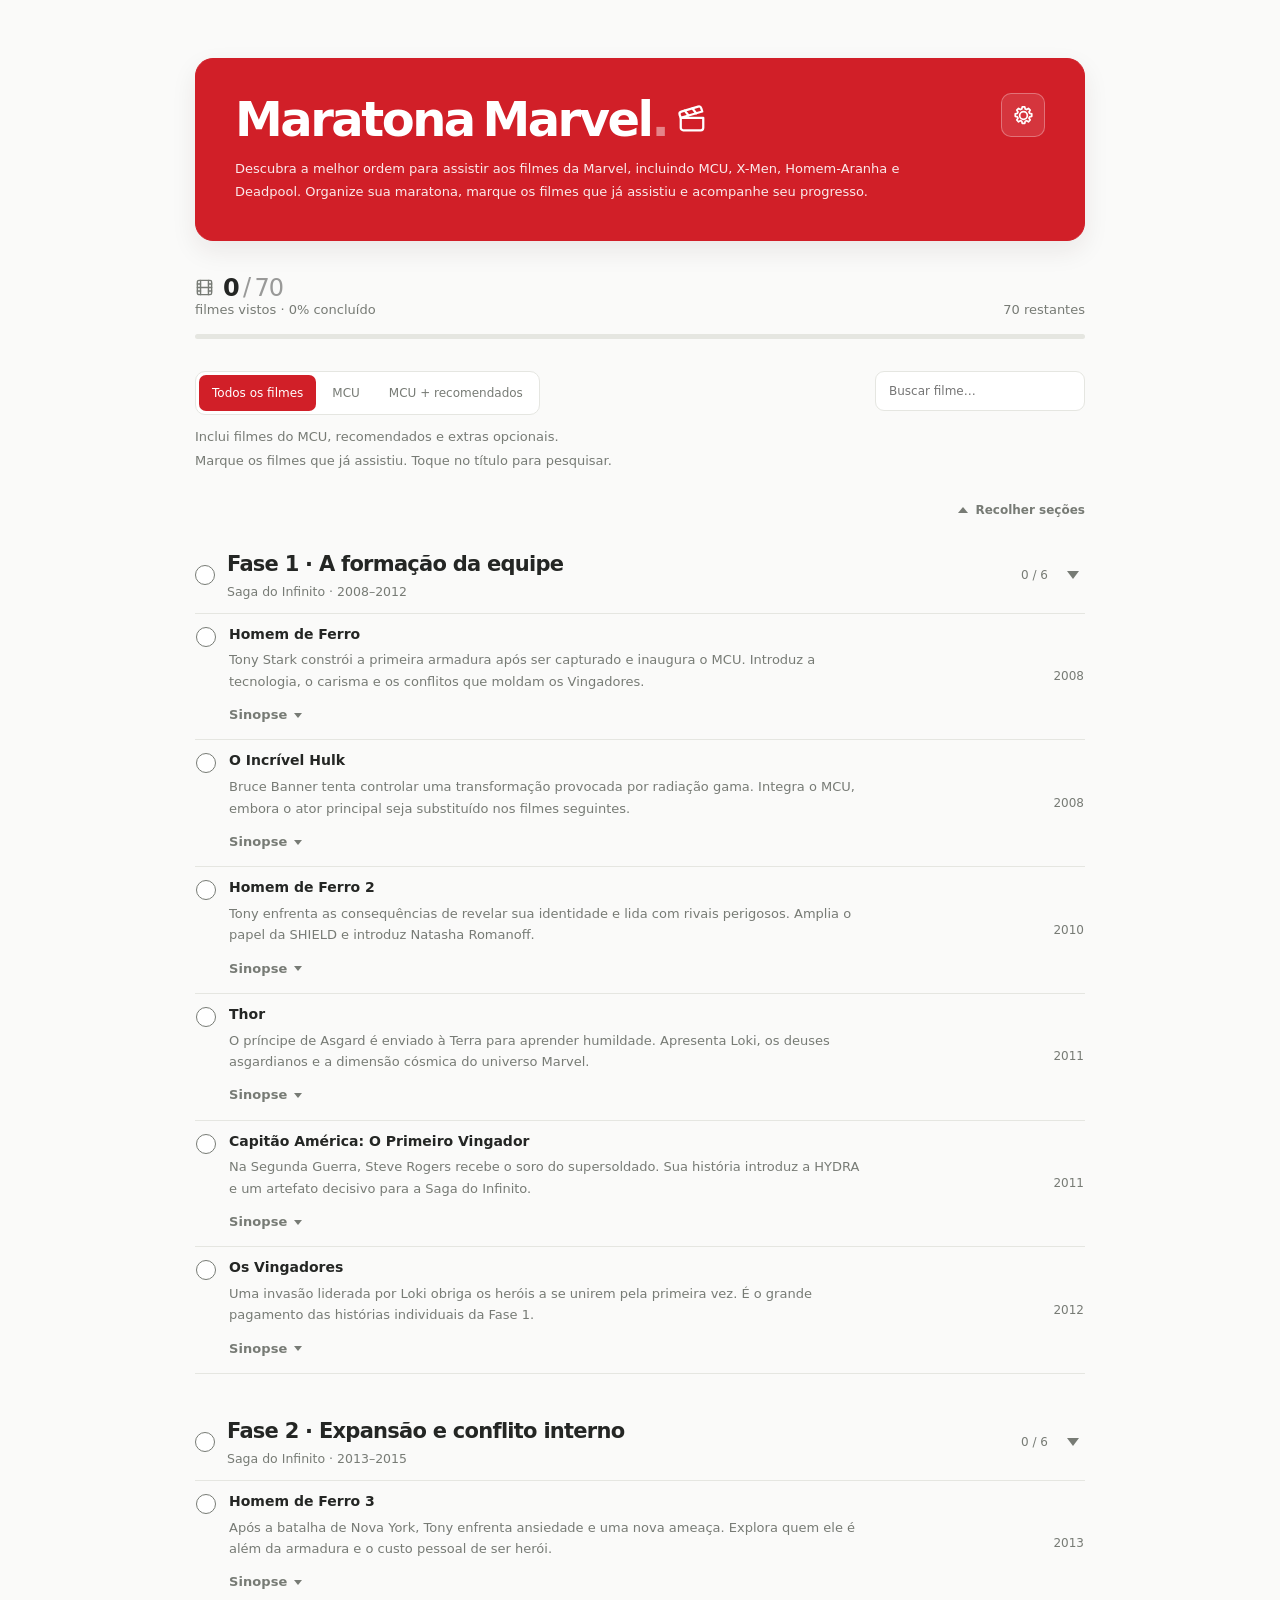
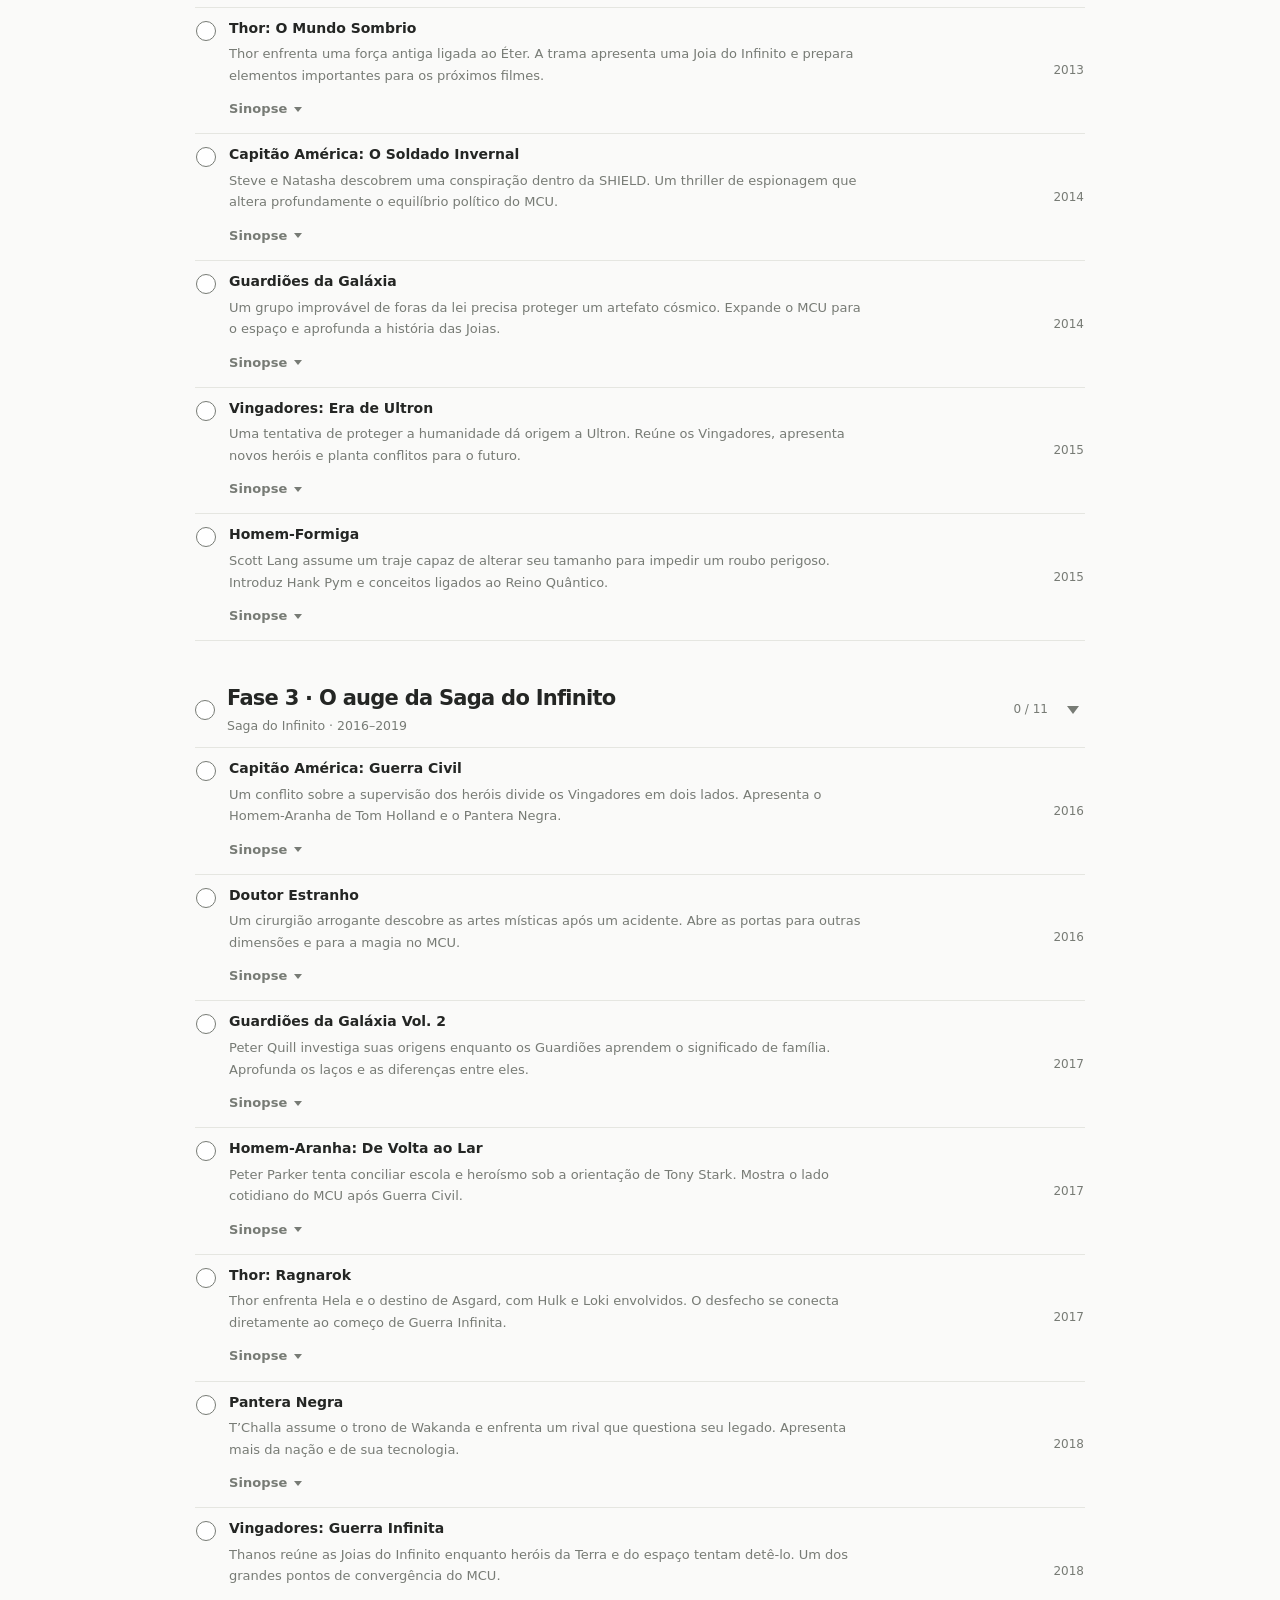
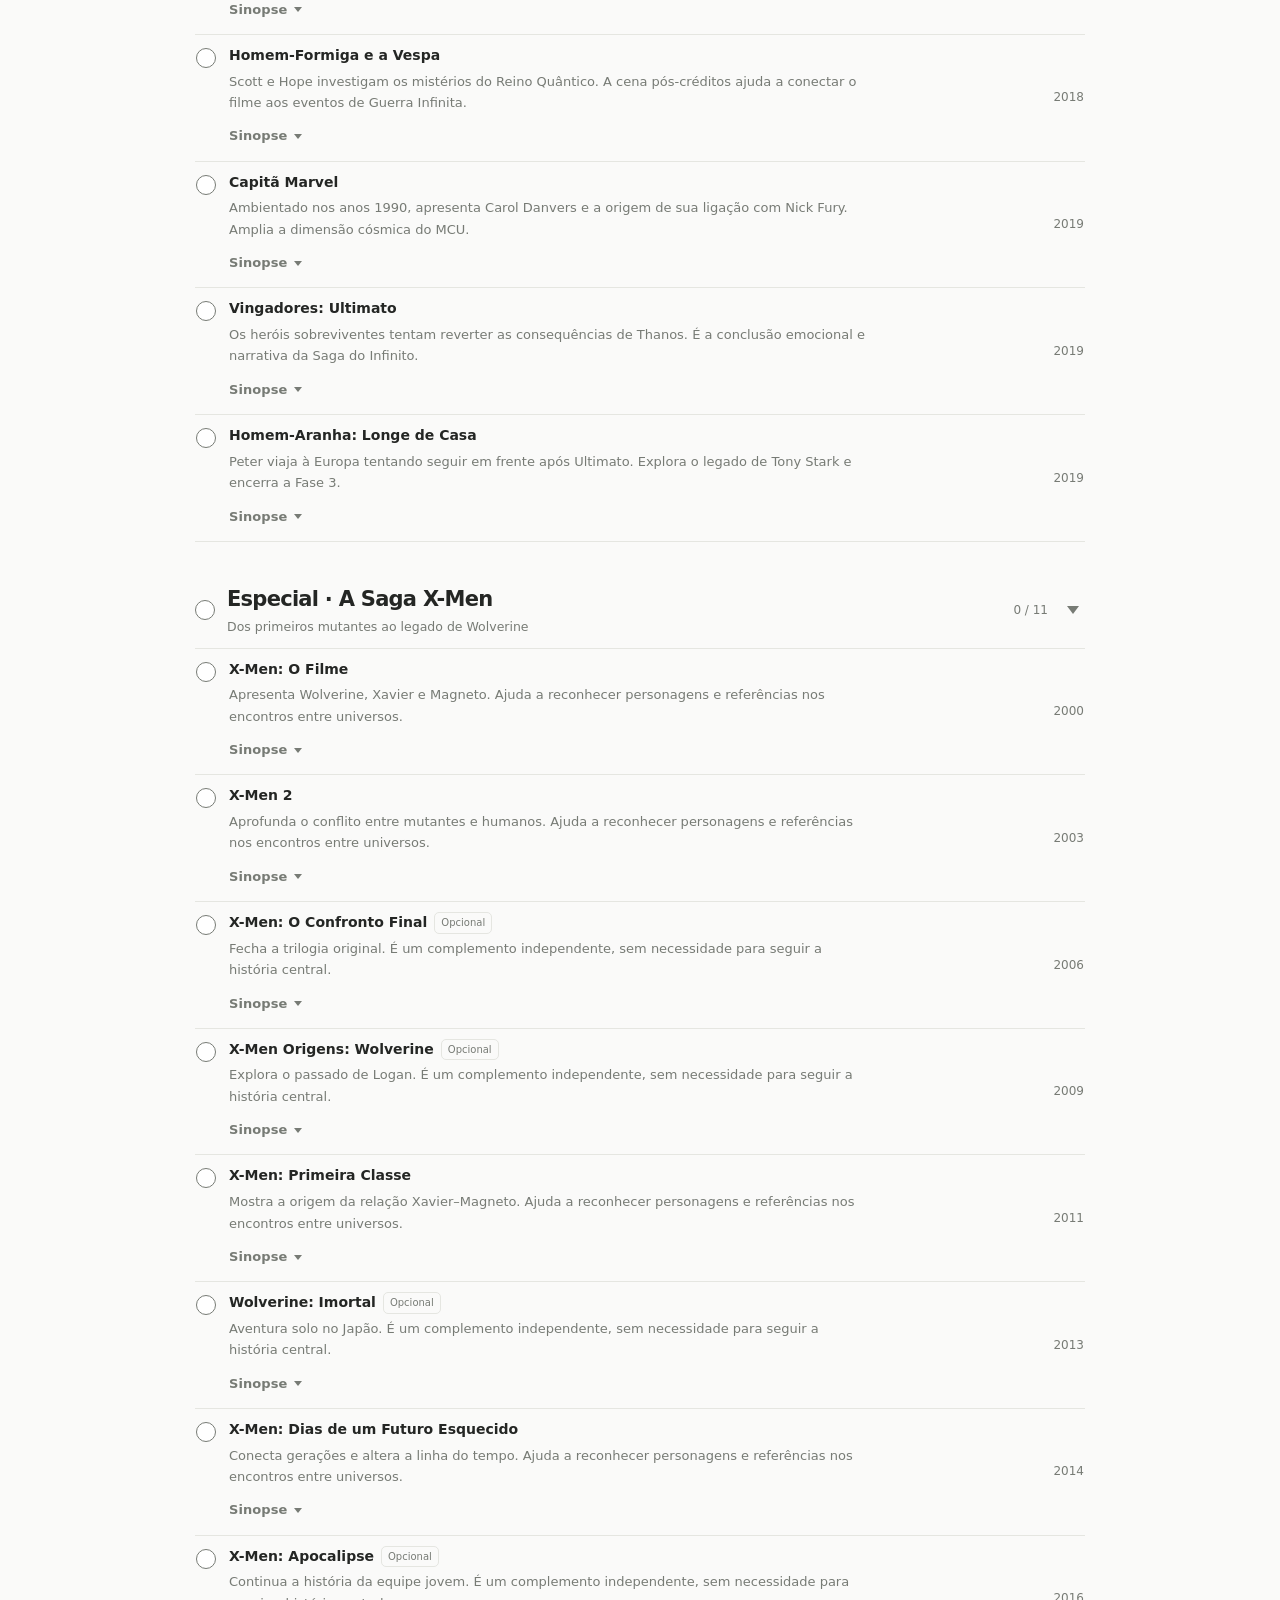
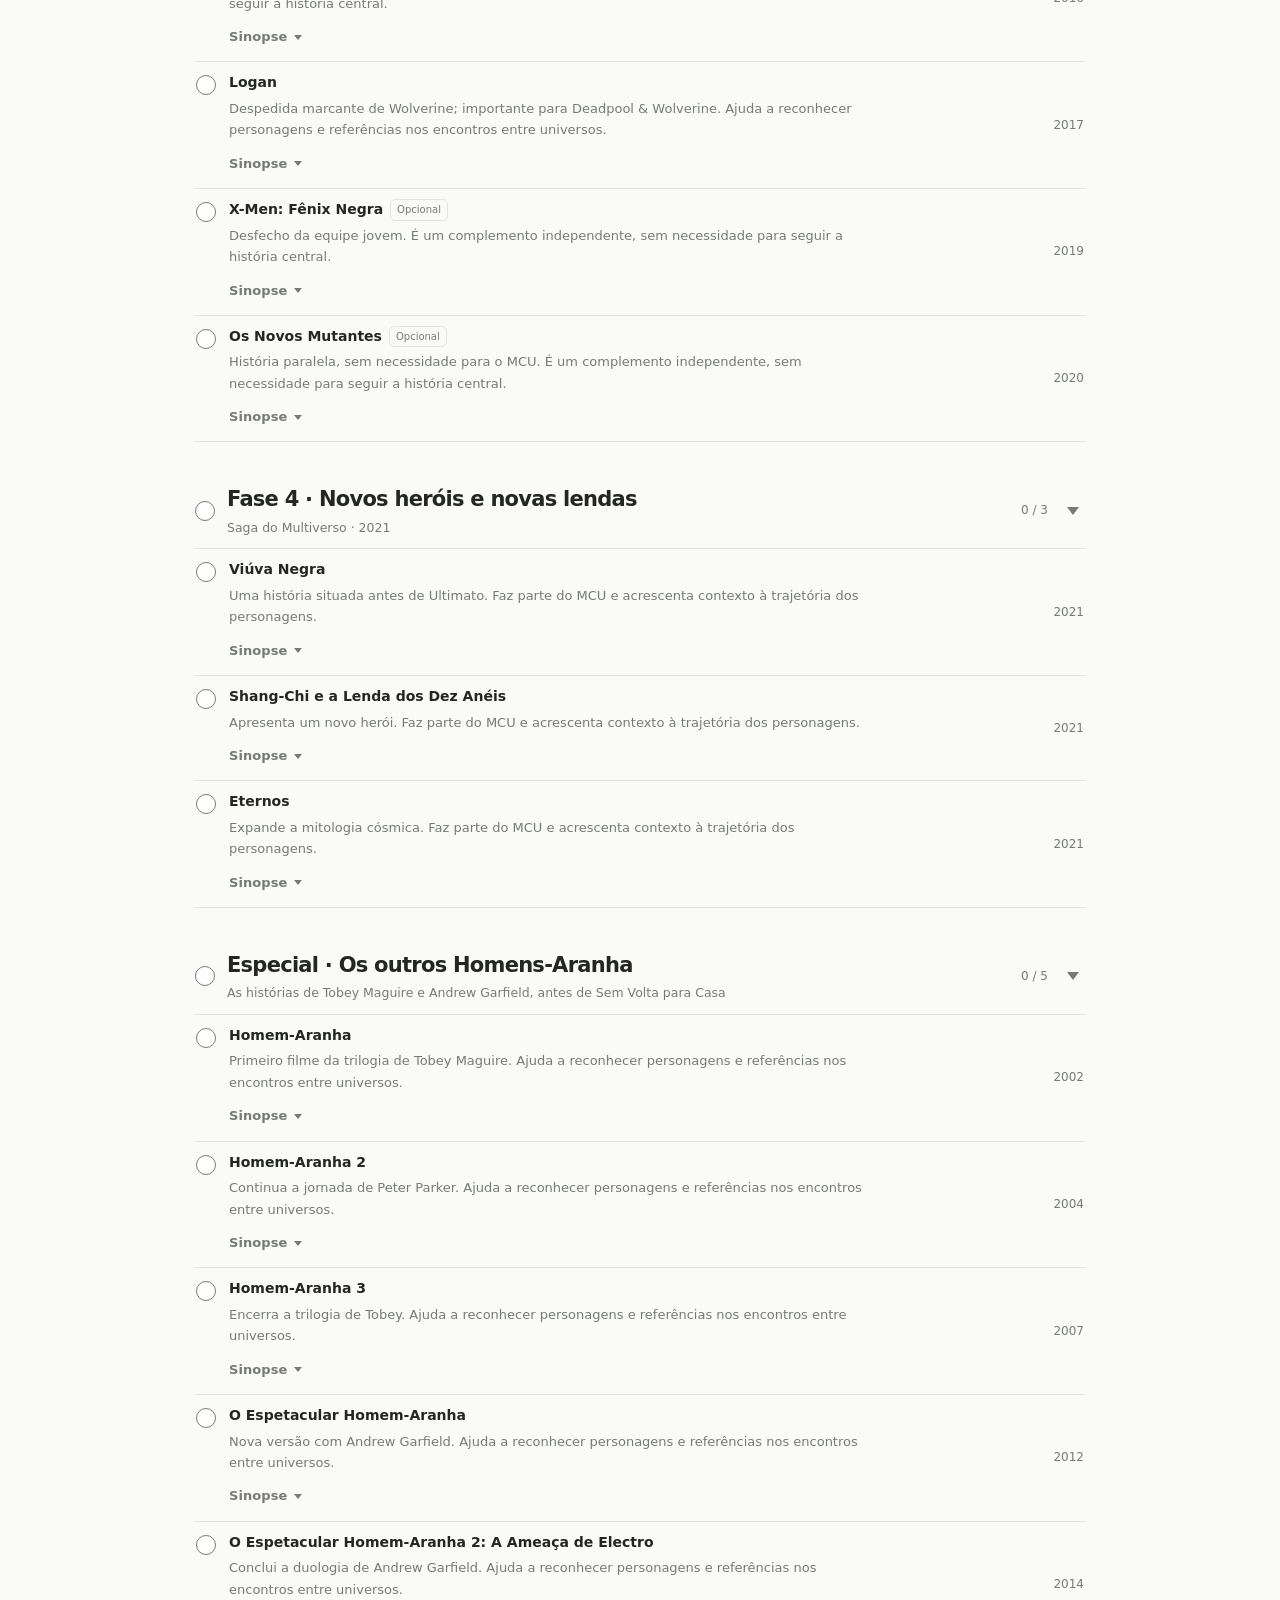
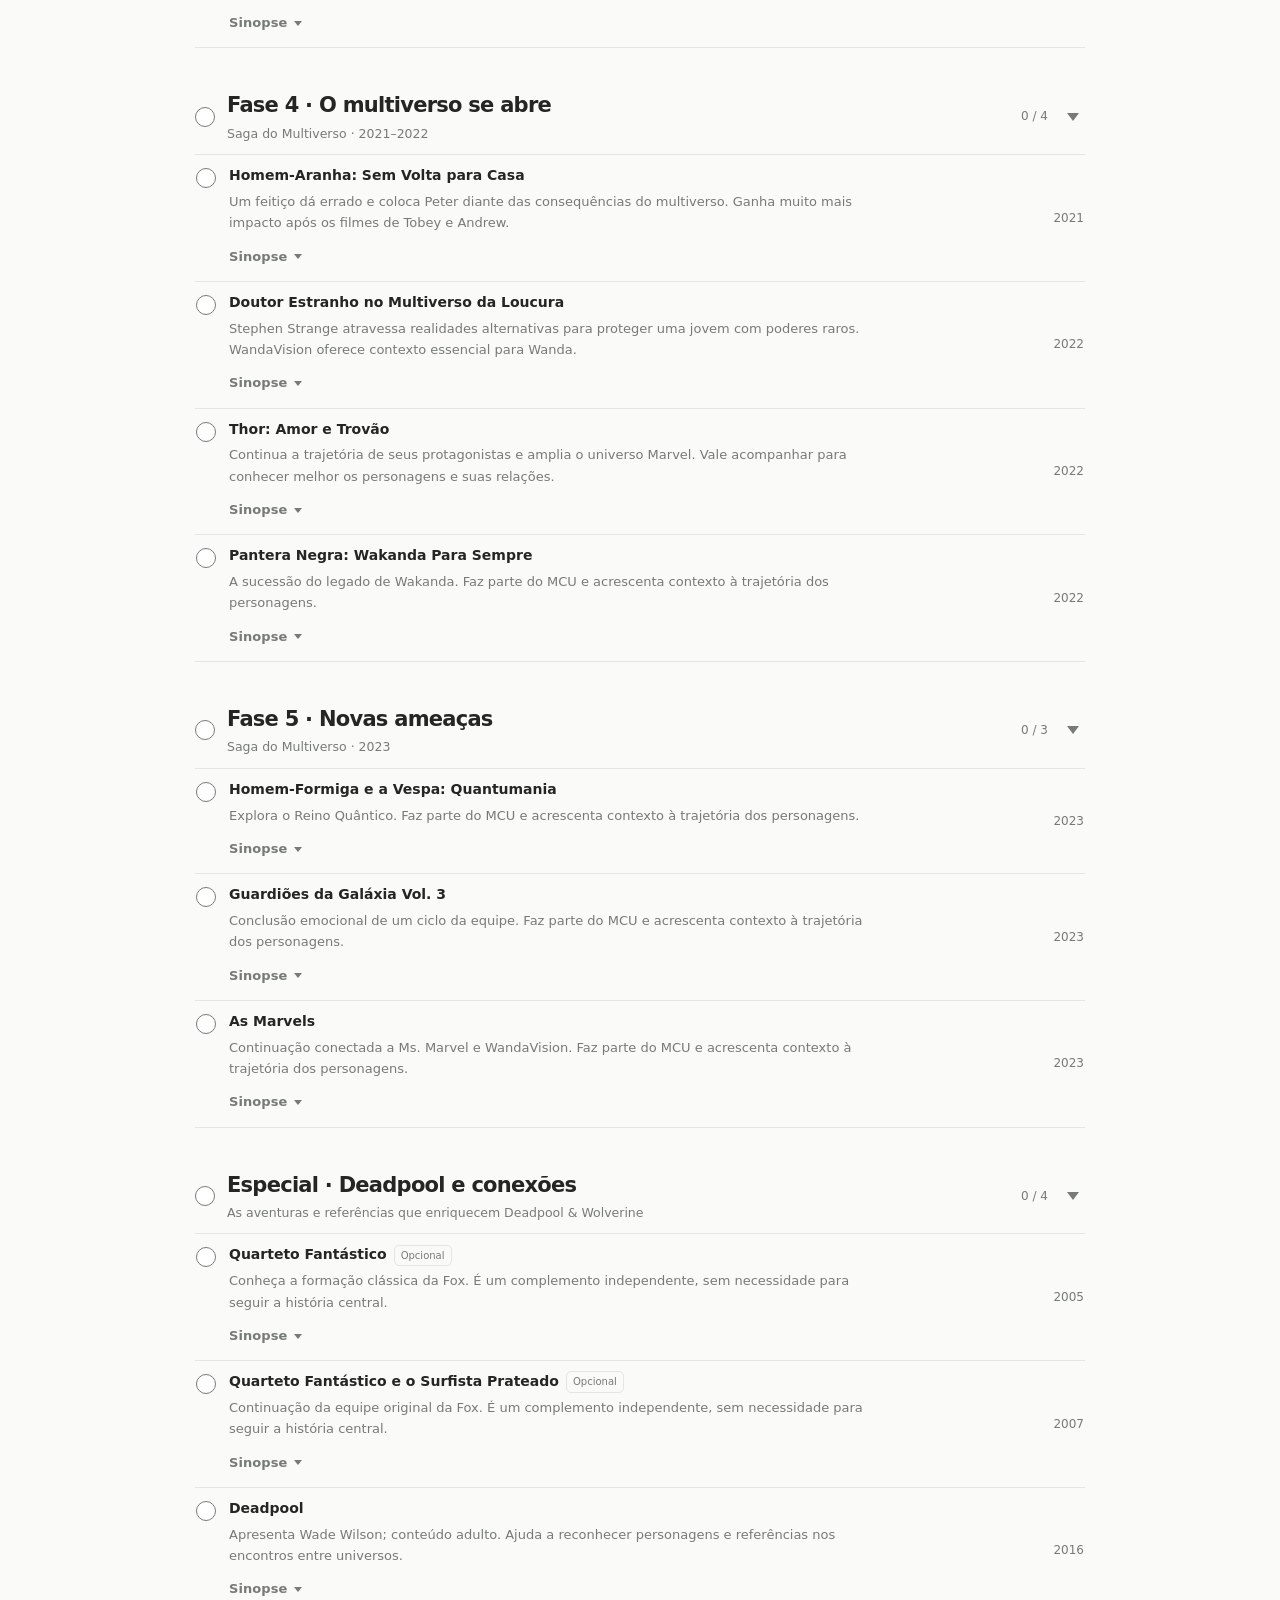
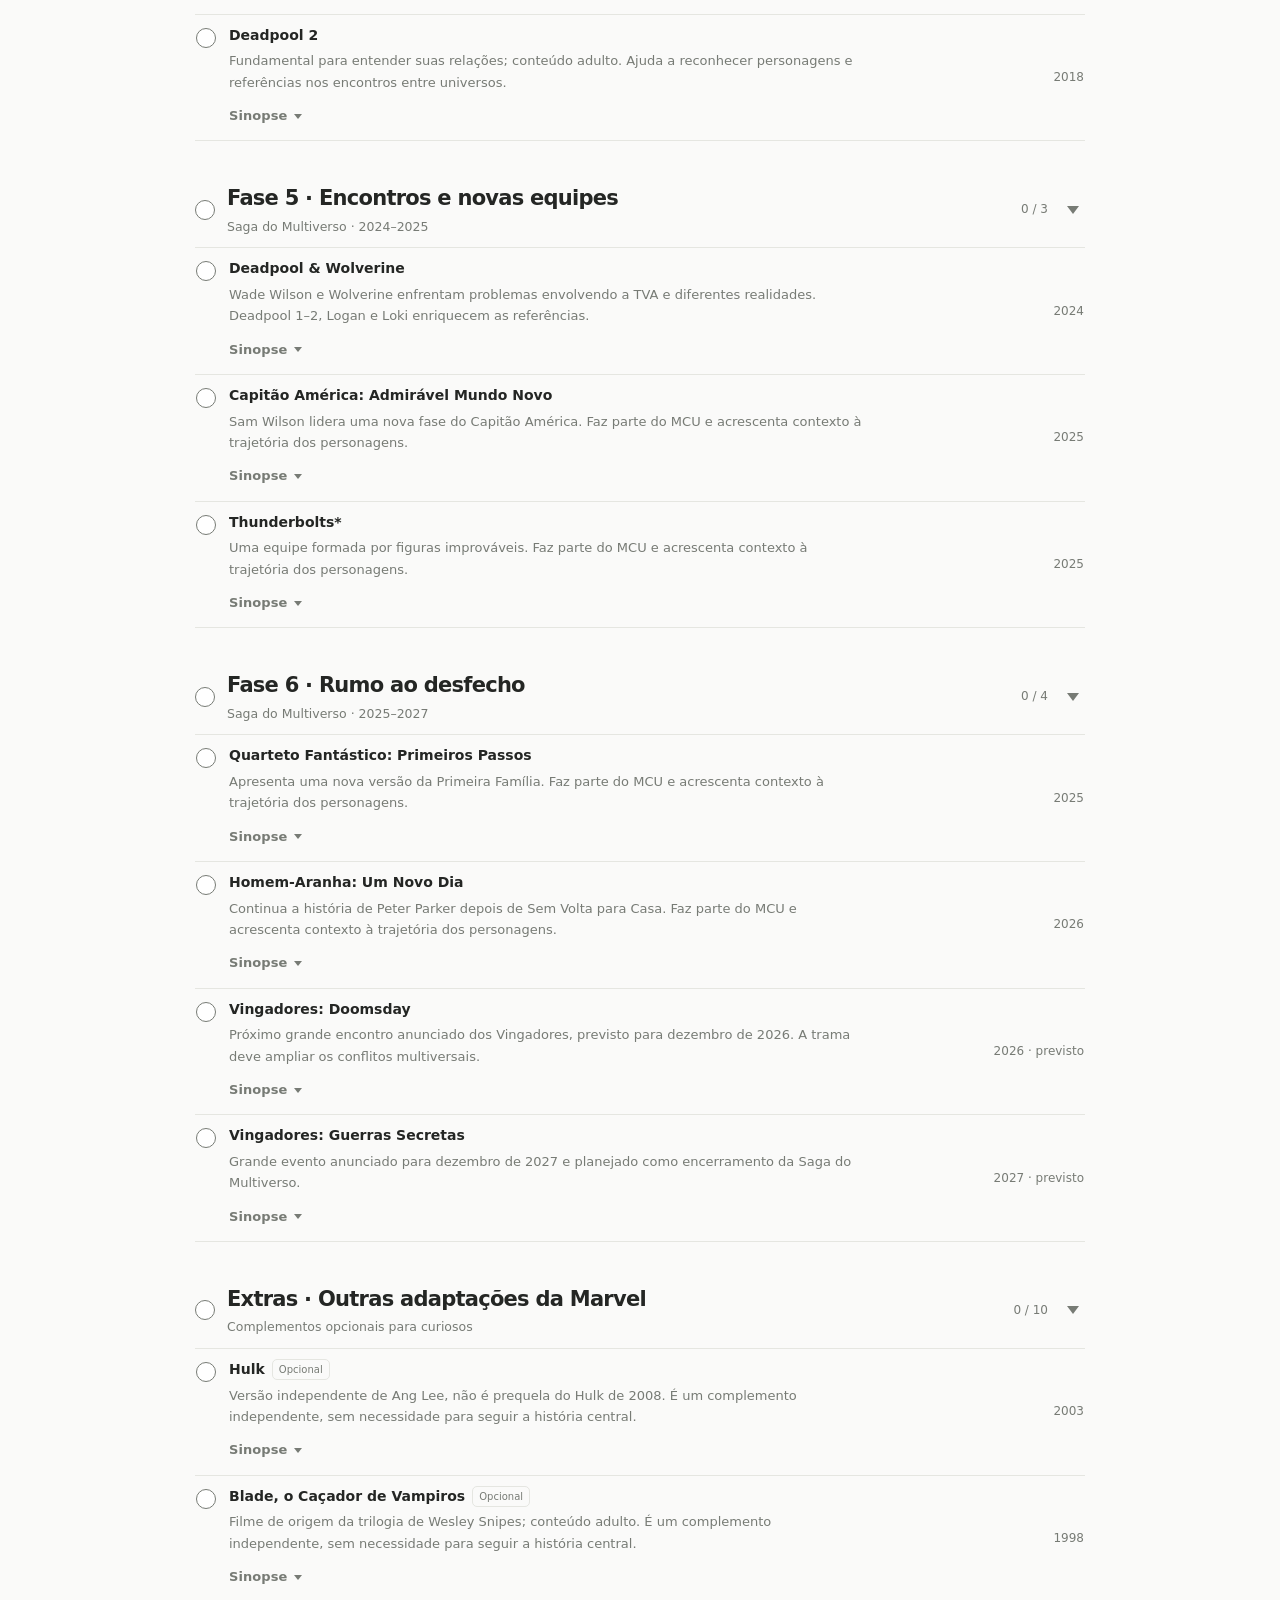
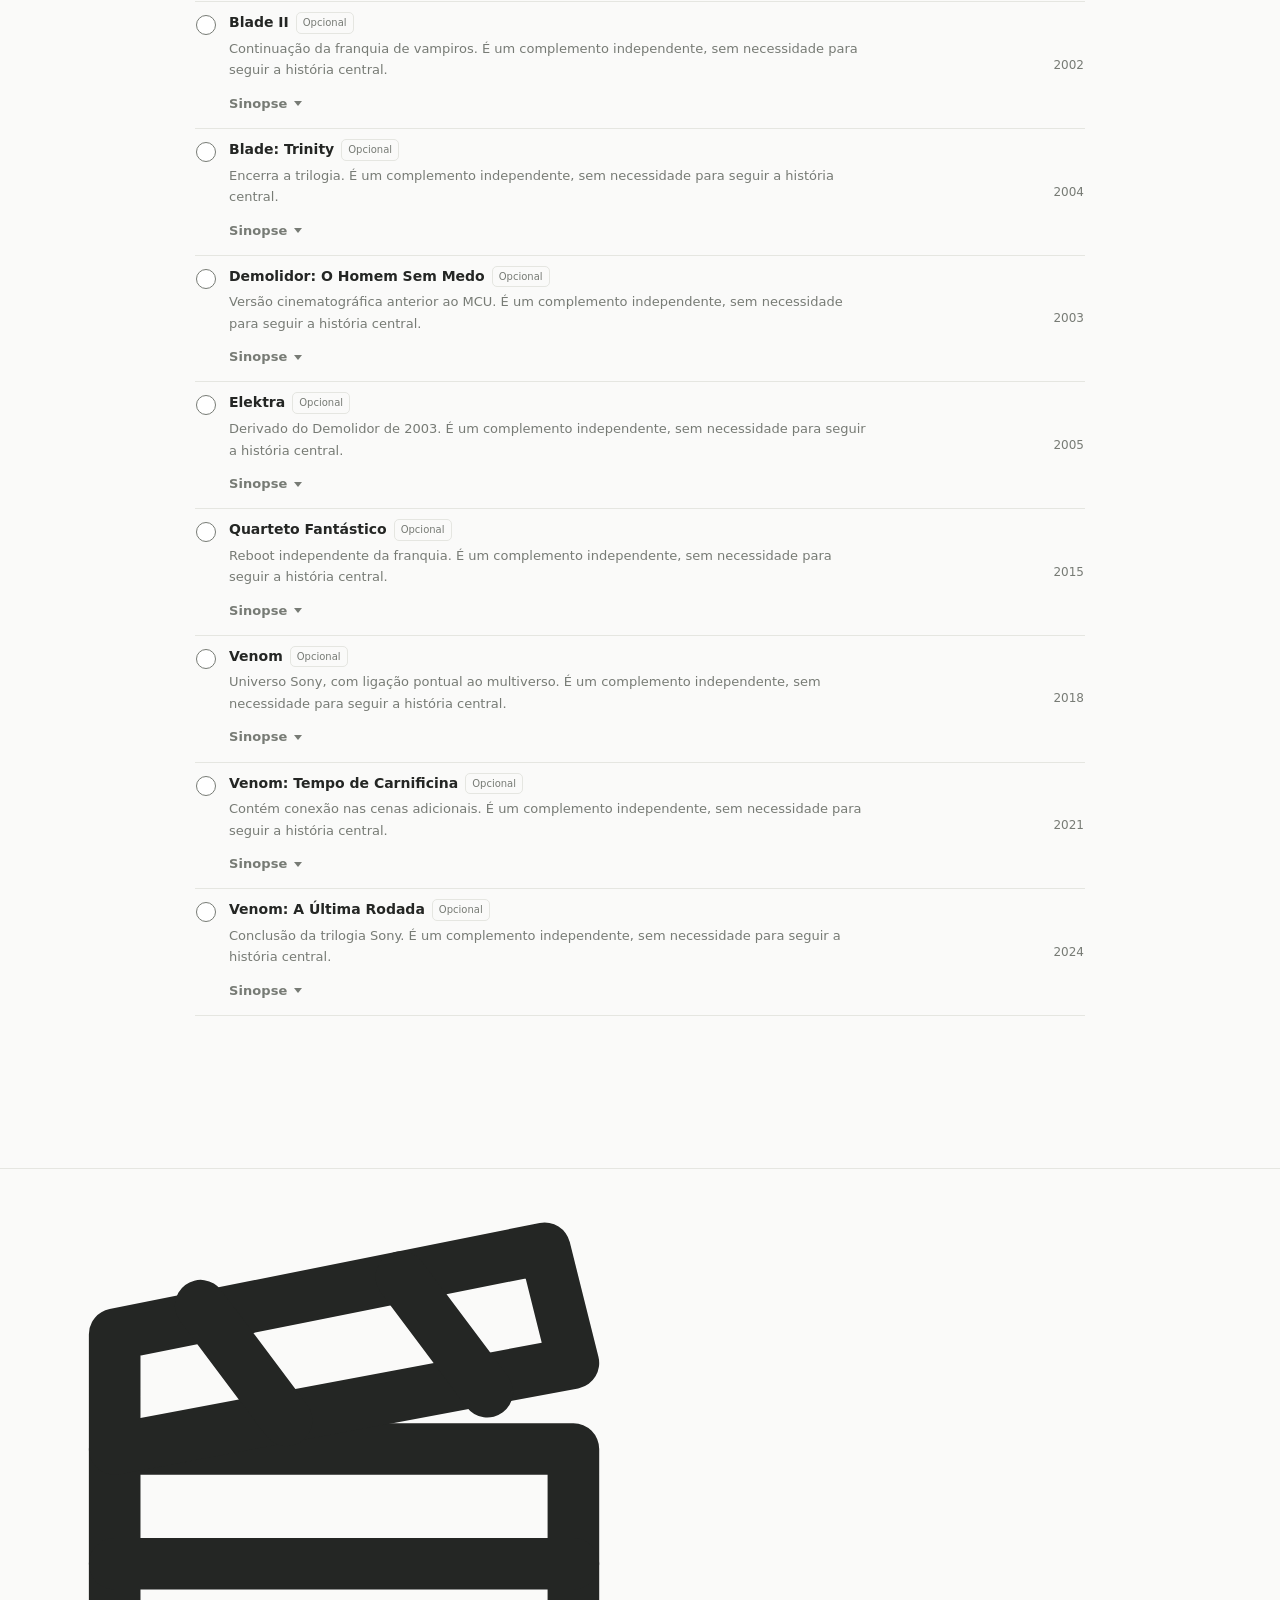
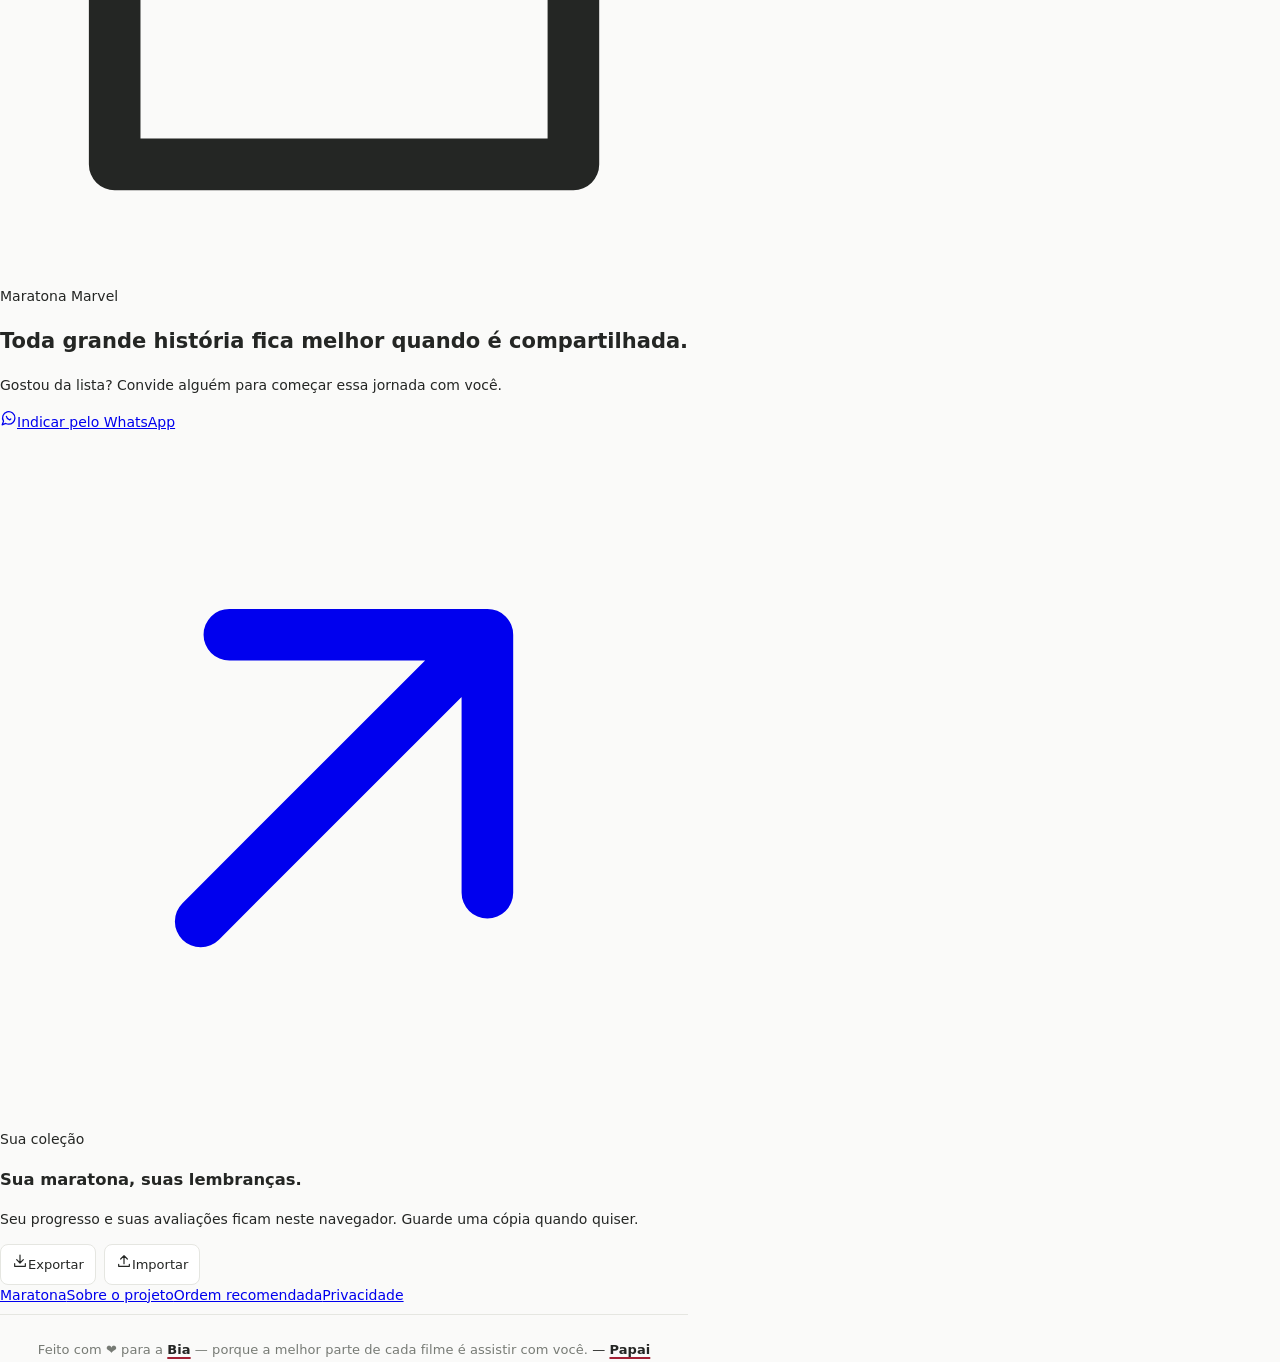
==== commit 56097b32: "Mantém checkbox alinhado ao título ao abrir sinopses no desktop" ====
--- a/index.html
+++ b/index.html
@@ -1,19 +1,21 @@
 <!DOCTYPE html><html lang="pt-BR" data-theme="light"><head><meta charset="utf-8"><meta name="viewport" content="width=device-width,initial-scale=1"><meta name="theme-color" content="#fafaf9"><script>
-/* Fonte única do tema: preferência explícita da home, nunca a aparência do iPhone. */
+/* Aparência compartilhada, inclusive em páginas restauradas pelo Safari.
+   theme prevalece; dark é legado apenas para migração de dados antigos. */
 (()=>{
   const key='marvel-display-v1';
+  const allowed=['light','dark','oled'];
   function syncTheme(){
-    let dark=false;
+    let theme='light';
     try{
       const stored=JSON.parse(localStorage.getItem(key)||'{}');
-      dark=stored&&stored.dark===true;
+      if(allowed.includes(stored?.theme))theme=stored.theme;
+      else if(stored?.dark===true)theme='dark';
     }catch(error){}
-    document.documentElement.dataset.theme=dark?'dark':'light';
+    document.documentElement.dataset.theme=theme;
     const meta=document.querySelector('meta[name="theme-color"]');
-    if(meta)meta.content=dark?'#141615':'#fafaf9';
+    if(meta)meta.content=theme==='oled'?'#000000':theme==='dark'?'#141615':'#fafaf9';
   }
   syncTheme();
-  // Safari pode restaurar páginas antigas pelo histórico sem reexecutar scripts.
   window.addEventListener('pageshow',syncTheme);
   window.addEventListener('storage',event=>{
     if(event.key===key||event.key===null)syncTheme();
@@ -350,7 +352,7 @@
 .section-all-controls{display:flex;justify-content:flex-end;align-items:center;margin:8px 0 -18px}
 .section-all-controls[hidden]{display:none}
 .section-all-toggle{display:inline-flex;align-items:center;justify-content:center;gap:7px;min-height:30px;padding:3px 0 3px 8px;border:0;background:transparent;color:var(--muted);font-size:12px;font-weight:650;white-space:nowrap;cursor:pointer}
-.section-all-toggle:hover{color:var(--fg)}
+@media(hover:hover) and (pointer:fine){.section-all-toggle:hover{color:var(--fg)}}
 .section-all-caret{display:block;width:0;height:0;border-left:5px solid transparent;border-right:5px solid transparent;border-top:6px solid currentColor;transform:rotate(180deg);transition:transform .25s ease}
 .section-all-toggle[data-action="expand"] .section-all-caret{transform:rotate(0)}
 @media(max-width:700px){.section-all-controls{margin:8px 0 -15px}}
@@ -458,7 +460,37 @@
 @media(hover:hover) and (pointer:fine){
   .sagahead .section-count-trigger:hover{color:var(--fg)}
 }
-</style><link rel="stylesheet" href="/maratona-marvel/shared-footer.css?v=nav-touch-fix-20261014"><!-- Cloudflare Web Analytics --><script defer src="https://static.cloudflareinsights.com/beacon.min.js" data-cf-beacon='{"token":"1a49458c22b84f23902cab09c972c71c"}'></script><!-- End Cloudflare Web Analytics --></head><body><button class="mini-menu-button" id="mini-open" aria-label="Abrir menu" title="Abrir menu" aria-controls="mini-drawer" aria-expanded="false"><svg aria-hidden="true" width="22" height="22" viewBox="0 0 24 24" fill="none" stroke="currentColor" stroke-width="2.3" stroke-linecap="round"><path d="M4 6h16M4 12h16M4 18h16"/></svg></button><div class="mini-backdrop" id="mini-backdrop"></div><aside class="mini-drawer" id="mini-drawer" aria-label="Menu da maratona"><div class="mini-drawer-top"><span>Menu</span><button class="mini-close" id="mini-close" aria-label="Fechar menu"><svg aria-hidden="true" width="20" height="20" viewBox="0 0 24 24" fill="none" stroke="currentColor" stroke-width="2.3" stroke-linecap="round"><path d="M5 5l14 14M19 5L5 19"/></svg></button></div><div id="mini-drawer-content"></div></aside><main class="wrap"><header class="header"><div class="hero-copy"><h1><span class="hero-title-first">Maratona</span><span class="hero-title-last"><span class="hero-title-word">Marvel<span class="hero-title-period">.</span></span><svg class="hero-clapper" width="30" height="30" viewBox="0 0 24 24" fill="none" stroke="currentColor" stroke-width="1.8" stroke-linecap="round" stroke-linejoin="round" aria-hidden="true" focusable="false"><path d="m12.296 3.464 3.02 3.956"/><path d="M20.2 6 3 11l-.9-2.4c-.3-1.1.3-2.2 1.3-2.5l13.5-4c1.1-.3 2.2.3 2.5 1.3z"/><path d="M3 11h18v8a2 2 0 0 1-2 2H5a2 2 0 0 1-2-2z"/><path d="m6.18 5.276 3.1 3.899"/></svg></span></h1><p class="sub">Descubra a melhor ordem para assistir aos filmes da Marvel, incluindo MCU, X-Men, Homem-Aranha e Deadpool. Organize sua maratona, marque os filmes que já assistiu e acompanhe seu progresso.</p></div><button class="iconbtn" id="open-settings" title="Abrir configurações" aria-label="Abrir configurações"><svg width="23" height="23" viewBox="0 0 24 24" fill="none" stroke="currentColor" stroke-width="1.8" stroke-linecap="round" stroke-linejoin="round" aria-hidden="true"><path d="M12 8a4 4 0 1 0 0 8 4 4 0 0 0 0-8Z"/><path d="M19.4 15a1.7 1.7 0 0 0 .34 1.88l.06.06-1.86 1.86-.06-.06A1.7 1.7 0 0 0 16 18.4a1.7 1.7 0 0 0-1 1.57V20h-2v-.03a1.7 1.7 0 0 0-2.55-1.47 1.7 1.7 0 0 0-.85 1.47V20h-2v-.03a1.7 1.7 0 0 0-1-1.57 1.7 1.7 0 0 0-1.88.34l-.06.06-1.86-1.86.06-.06A1.7 1.7 0 0 0 3.2 15a1.7 1.7 0 0 0-1.57-1H1.6v-2h.03a1.7 1.7 0 0 0 1.57-1 1.7 1.7 0 0 0-.34-1.88L2.8 9.06 4.66 7.2l.06.06A1.7 1.7 0 0 0 6.6 7.6a1.7 1.7 0 0 0 1-1.57V6h2v.03a1.7 1.7 0 0 0 1 1.57 1.7 1.7 0 0 0 1.88-.34L12.54 7.2 14.4 9.06l-.06.06A1.7 1.7 0 0 0 14 11a1.7 1.7 0 0 0 1.57 1h.03v2h-.03A1.7 1.7 0 0 0 14 15Z" style="display:none"/><path d="M10.7 2h2.6l.5 2.2c.5.15.98.35 1.42.59l1.92-1.2 1.84 1.84-1.2 1.92c.25.44.45.92.6 1.42l2.22.5v2.6l-2.22.5c-.15.5-.35.98-.6 1.42l1.2 1.92-1.84 1.84-1.92-1.2c-.44.25-.92.45-1.42.6l-.5 2.22h-2.6l-.5-2.22a7.5 7.5 0 0 1-1.42-.6l-1.92 1.2-1.84-1.84 1.2-1.92a7.5 7.5 0 0 1-.6-1.42l-2.22-.5v-2.6l2.22-.5c.15-.5.35-.98.6-1.42l-1.2-1.92 1.84-1.84 1.92 1.2c.44-.24.92-.44 1.42-.59z" transform="translate(0 1)"/></svg></button></header><div class="stats"><div><div class="big"><svg class="progress-film-icon" width="19" height="19" viewBox="0 0 24 24" fill="none" stroke="currentColor" stroke-width="1.8" stroke-linecap="round" stroke-linejoin="round" aria-hidden="true" focusable="false"><rect width="18" height="18" x="3" y="3" rx="2"/><path d="M7 3v18"/><path d="M3 7.5h4"/><path d="M3 12h18"/><path d="M3 16.5h4"/><path d="M17 3v18"/><path d="M17 7.5h4"/><path d="M17 16.5h4"/></svg><span class="progress-numbers"><span id="watched">0</span><span class="progress-divider">/</span><span class="progress-total" id="total">0</span></span></div><div class="small">filmes vistos · <span id="percent">0%</span> concluído</div></div><div id="pending" class="small">Nossa lista</div></div><div class="track" role="progressbar" aria-label="Progresso" aria-valuemin="0" aria-valuemax="100" aria-valuenow="0"><div class="fill" id="fill"></div></div><div class="sticky-progress" id="sticky-progress" aria-hidden="true"><span class="sticky-label">Progresso <span class="muted"><span id="sticky-watched">0</span>/<span id="sticky-total">0</span></span></span><div class="track" role="progressbar" aria-label="Progresso durante a rolagem" aria-valuemin="0" aria-valuemax="100" aria-valuenow="0"><div class="fill" id="sticky-fill"></div></div><strong class="sticky-pct" id="sticky-percent">0%</strong></div><div class="toolbar"><div class="filters" role="group" aria-label="Filtrar filmes"><button class="filter active" data-filter="all" aria-pressed="true">Todos os filmes</button><button class="filter" data-filter="mcu" aria-pressed="false">MCU</button><button class="filter" data-filter="recommended" aria-pressed="false">MCU + recomendados</button></div><div class="search-wrap"><input class="search" id="search" type="search" placeholder="Buscar filme…" aria-label="Buscar filme"><button id="search-clear" class="search-clear" type="button" aria-label="Limpar busca" title="Limpar busca" hidden>×</button></div></div><p class="hint" id="filter-description" aria-live="polite"><span class="hint-context">Inclui filmes do MCU, recomendados e extras opcionais.</span><span class="hint-guide">Marque os filmes que já assistiu. Toque no título para pesquisar.</span></p><div class="section-all-controls" id="section-all-controls"><button type="button" id="toggle-all-sections" class="section-all-toggle" aria-label="Recolher todas as seções"><span class="section-all-caret" aria-hidden="true"></span><span id="toggle-all-text">Recolher seções</span></button></div><div id="list"></div></main><footer class="footer"><div class="footer-inner"><div class="footer-top footer-top--with-tools"><section class="footer-story" aria-labelledby="footer-story-title"><span class="footer-brand"><span class="footer-brand-icon"><svg viewBox="0 0 24 24" fill="none" stroke="currentColor" stroke-width="1.8" stroke-linecap="round" stroke-linejoin="round" aria-hidden="true"><path d="M4 9h16v11H4z"/><path d="M4 9V5l15-3 1 4-16 3Z"/><path d="m7 4 3 4m4-5 3 4M4 13h16"/></svg></span><span>Maratona Marvel</span></span><h2 id="footer-story-title">Toda grande história fica melhor quando é compartilhada.</h2><p>Gostou da lista? Convide alguém para começar essa jornada com você.</p><a class="footer-share-trigger" href="https://wa.me/?text=%F0%9F%8D%BF%20J%C3%A1%20viu%20todos%20os%20filmes%20da%20Marvel%3F%20Ou%20quer%20come%C3%A7ar%20uma%20maratona%20e%20n%C3%A3o%20sabe%20por%20onde%3F%20%F0%9F%91%80%0A%0AEncontrei%20uma%20lista%20interativa%20com%2070%20filmes%2C%20incluindo%20MCU%2C%20X-Men%2C%20Homem-Aranha%20e%20Deadpool%2C%20em%20uma%20ordem%20recomendada.%0A%0A%F0%9F%8E%AC%20Voc%C3%AA%20marca%20os%20que%20j%C3%A1%20assistiu%2C%20avalia%20seus%20favoritos%20e%20acompanha%20o%20que%20falta.%20%C3%89%20um%20guia%20de%20organiza%C3%A7%C3%A3o%2C%20n%C3%A3o%20um%20servi%C3%A7o%20de%20streaming.%0A%0A%F0%9F%91%89%20https%3A%2F%2Fmichaelfdias.github.io%2Fmaratona-marvel%2F" target="_blank" rel="noopener noreferrer" aria-label="Indicar a lista da Maratona Marvel pelo WhatsApp"><svg width="17" height="17" viewBox="0 0 24 24" fill="none" stroke="currentColor" stroke-width="1.8" stroke-linecap="round" stroke-linejoin="round" aria-hidden="true" focusable="false"><path d="M21 11.5a8.7 8.7 0 0 1-8.8 8.5 9 9 0 0 1-4.1-1L3 21l2-5.2a8.7 8.7 0 1 1 16-4.3Z"/><path d="M9 9c.4 2.2 2.1 4.1 4.6 5l1.6-1.3"/></svg><span>Indicar pelo WhatsApp</span><svg class="footer-share-arrow" viewBox="0 0 24 24" fill="none" stroke="currentColor" stroke-width="1.8" stroke-linecap="round" stroke-linejoin="round" aria-hidden="true"><path d="M7 17 17 7M8 7h9v9"/></svg></a></section><section class="footer-backup" aria-labelledby="footer-backup-title"><span class="footer-backup-label">Sua coleção</span><h3 id="footer-backup-title">Sua maratona, suas lembranças.</h3><p>Seu progresso e suas avaliações ficam neste navegador. Guarde uma cópia quando quiser.</p><div class="utils"><button id="export" type="button"><svg viewBox="0 0 24 24" width="16" height="16" fill="none" stroke="currentColor" stroke-width="1.8" stroke-linecap="round" stroke-linejoin="round" aria-hidden="true"><path d="M12 3v12m-5-5 5 5 5-5M4 16v4h16v-4"/></svg><span>Exportar</span></button><label class="importlabel"><svg viewBox="0 0 24 24" width="16" height="16" fill="none" stroke="currentColor" stroke-width="1.8" stroke-linecap="round" stroke-linejoin="round" aria-hidden="true"><path d="M12 16V4m-5 5 5-5 5 5M4 17v3h16v-3"/></svg><span>Importar</span><input id="import" type="file" accept="application/json,.json" hidden></label></div></section></div><nav class="footer-pages" aria-label="Informações do projeto"><a href="/maratona-marvel/?v=themefix-20261014" aria-current="page">Maratona</a><a href="/maratona-marvel/sobre/?v=themefix-20261014">Sobre o projeto</a><a href="/maratona-marvel/ordem-recomendada/?v=themefix-20261014">Ordem recomendada</a><a href="/maratona-marvel/privacidade/?v=themefix-20261014">Privacidade</a></nav><div class="footer-credits"><p class="dedication">Feito com <span class="heart" aria-label="amor">❤️</span> para a <a href="https://www.instagram.com/wanabbia/" target="_blank" rel="noopener noreferrer" aria-label="Instagram da Bia (@wanabbia)">Bia</a> — porque a melhor parte de cada filme é assistir com você. <span class="signature">— <a href="https://www.instagram.com/michael.felix.dias/" target="_blank" rel="noopener noreferrer" aria-label="Instagram do Papai (@michael.felix.dias)">Papai</a></span></p></div></div></footer><button type="button" id="back-to-top" class="back-to-top" aria-label="Voltar ao topo da página" title="Voltar ao topo" hidden><svg width="21" height="21" viewBox="0 0 24 24" fill="none" stroke="currentColor" stroke-width="2" stroke-linecap="round" stroke-linejoin="round" aria-hidden="true"><path d="m5 12 7-7 7 7M12 5v14"/></svg></button><div class="marathon-victory" id="marathon-victory" role="status" aria-live="polite" aria-atomic="true" hidden><div class="marathon-victory-card"><svg class="marathon-victory-trophy" width="37" height="37" viewBox="0 0 24 24" fill="none" stroke="currentColor" stroke-width="1.7" stroke-linecap="round" stroke-linejoin="round" aria-hidden="true"><path d="M8 21h8m-4-4v4M7 4h10v6a5 5 0 0 1-10 0V4Z"/><path d="M7 6H4v3a4 4 0 0 0 4 4m9-7h3v3a4 4 0 0 1-4 4"/></svg><strong>Missão cumprida!</strong><span>Maratona concluída: 70 de 70 filmes! 🍿</span></div></div><dialog class="modal" id="settings"><div class="modal-inner"><div class="modalhead"><h2 id="settings-title" tabindex="-1">Configurações</h2><button class="close" id="close-settings" aria-label="Fechar configurações">×</button></div><section class="settings-group" aria-labelledby="settings-visual"><h3 class="settings-group-title" id="settings-visual">Visualização</h3><div class="setting"><label class="setting-copy" for="minimal"><svg class="setting-icon" width="17" height="17" viewBox="0 0 24 24" fill="none" stroke="currentColor" stroke-width="1.8" stroke-linecap="round" stroke-linejoin="round" aria-hidden="true" focusable="false"><rect x="3" y="3" width="18" height="18" rx="2"/><path d="M3 9h18M9 9v12"/></svg><span class="setting-text"><strong>Modo minimalista</strong><span class="setting-description">Mostra apenas filmes e anos. Capa, progresso e filtros ficam no menu lateral.</span></span></label><input type="checkbox" id="minimal"></div><div class="setting"><label class="setting-copy" for="dark"><svg class="setting-icon" width="17" height="17" viewBox="0 0 24 24" fill="none" stroke="currentColor" stroke-width="1.8" stroke-linecap="round" stroke-linejoin="round" aria-hidden="true" focusable="false"><path d="M20.985 12.486A9 9 0 0 1 11.514 3.015a9 9 0 1 0 9.47 9.47Z"/></svg><span class="setting-text"><strong>Modo escuro</strong><span class="setting-description">Alterna entre os temas claro e escuro.</span></span></label><input type="checkbox" id="dark"></div><div class="setting"><label class="setting-copy" for="stickyProgress"><svg class="setting-icon" width="17" height="17" viewBox="0 0 24 24" fill="none" stroke="currentColor" stroke-width="1.8" stroke-linecap="round" stroke-linejoin="round" aria-hidden="true" focusable="false"><path d="M8 20v-4M14 20v-8M20 20V4"/></svg><span class="setting-text"><strong>Progresso ao rolar</strong><span class="setting-description">Mantém uma barra de progresso no topo durante a rolagem, exceto no modo minimalista.</span></span></label><input type="checkbox" id="stickyProgress"></div><div class="setting"><label class="setting-copy" for="backToTop"><svg class="setting-icon" width="17" height="17" viewBox="0 0 24 24" fill="none" stroke="currentColor" stroke-width="1.8" stroke-linecap="round" stroke-linejoin="round" aria-hidden="true" focusable="false"><path d="m5 12 7-7 7 7M12 5v14"/></svg><span class="setting-text"><strong>Voltar ao topo</strong><span class="setting-description">Mostra um atalho no canto inferior direito após rolar a página.</span></span></label><input type="checkbox" id="backToTop"></div></section><section class="settings-group" aria-labelledby="settings-content"><h3 class="settings-group-title" id="settings-content">Organização e conteúdo</h3><p class="settings-group-note">No modo minimalista, informações adicionais ficam ocultas, mas suas preferências continuam salvas.</p><div class="setting"><label class="setting-copy" for="language"><svg class="setting-icon" width="17" height="17" viewBox="0 0 24 24" fill="none" stroke="currentColor" stroke-width="1.8" stroke-linecap="round" stroke-linejoin="round" aria-hidden="true" focusable="false"><path d="m5 8 6 6m-7 0 6-6 2-3H2m8-1v4m3 12 5-10 5 10m-8-4h6"/></svg><span class="setting-text"><strong>Idioma dos títulos</strong><span class="setting-description">Escolha como os nomes dos filmes aparecem na lista.</span></span></label><select id="language"><option value="pt">Português (Brasil)</option><option value="en">Inglês (original)</option></select></div><div class="setting"><label class="setting-copy" for="chronological"><svg class="setting-icon" width="17" height="17" viewBox="0 0 24 24" fill="none" stroke="currentColor" stroke-width="1.8" stroke-linecap="round" stroke-linejoin="round" aria-hidden="true" focusable="false"><path d="M8 2v4m8-4v4M3 10h18"/><rect width="18" height="18" x="3" y="4" rx="2"/><path d="M8 14h.01M12 14h.01M16 14h.01M8 18h.01M12 18h.01"/></svg><span class="setting-text"><strong>Organizar por ano de lançamento</strong><span class="setting-description">Agrupa os filmes por ano, em vez de seguir a ordem recomendada.</span></span></label><input type="checkbox" id="chronological"></div><div class="setting"><label class="setting-copy" for="notes"><svg class="setting-icon" width="17" height="17" viewBox="0 0 24 24" fill="none" stroke="currentColor" stroke-width="1.8" stroke-linecap="round" stroke-linejoin="round" aria-hidden="true" focusable="false"><path d="M15 2H6a2 2 0 0 0-2 2v16a2 2 0 0 0 2 2h12a2 2 0 0 0 2-2V7Z"/><path d="M14 2v6h6M8 13h8M8 17h8"/></svg><span class="setting-text"><strong>Comentários e sinopses</strong><span class="setting-description">Exibe notas explicativas e permite consultar as sinopses dos filmes.</span></span></label><input type="checkbox" id="notes"></div><div class="setting"><label class="setting-copy" for="years"><svg class="setting-icon" width="17" height="17" viewBox="0 0 24 24" fill="none" stroke="currentColor" stroke-width="1.8" stroke-linecap="round" stroke-linejoin="round" aria-hidden="true" focusable="false"><path d="M8 2v4m8-4v4M3 10h18"/><rect x="3" y="4" width="18" height="18" rx="2"/></svg><span class="setting-text"><strong>Ano de lançamento</strong><span class="setting-description">Mostra o ano de estreia de cada filme.</span></span></label><input type="checkbox" id="years"></div><div class="setting"><label class="setting-copy" for="dates"><svg class="setting-icon" width="17" height="17" viewBox="0 0 24 24" fill="none" stroke="currentColor" stroke-width="1.8" stroke-linecap="round" stroke-linejoin="round" aria-hidden="true" focusable="false"><path d="M8 2v4m8-4v4M3 10h18"/><rect x="3" y="4" width="18" height="18" rx="2"/><path d="m9 16 2 2 4-4"/></svg><span class="setting-text"><strong>Data em que assistiu</strong><span class="setting-description">Permite registrar a data dos filmes assistidos. Ocultar não apaga as datas salvas.</span></span></label><input type="checkbox" id="dates"></div><div class="setting"><label class="setting-copy" for="ratings"><svg class="setting-icon" width="17" height="17" viewBox="0 0 24 24" fill="none" stroke="currentColor" stroke-width="1.8" stroke-linecap="round" stroke-linejoin="round" aria-hidden="true" focusable="false"><path d="m12 2 3.09 6.26 6.91 1.005-5 4.873 1.18 6.882L12 17.77l-6.18 3.25L7 14.138l-5-4.873 6.91-1.005Z"/></svg><span class="setting-text"><strong>Avaliações por estrelas</strong><span class="setting-description">Toque ou arraste para avaliar de 1 a 5 estrelas. Arraste à esquerda para limpar.</span></span></label><input type="checkbox" id="ratings"></div></section><section class="settings-group" aria-labelledby="settings-data"><h3 class="settings-group-title" id="settings-data">Seus dados</h3><div class="setting actions-setting"><div class="setting-copy"><svg class="setting-icon" width="17" height="17" viewBox="0 0 24 24" fill="none" stroke="currentColor" stroke-width="1.8" stroke-linecap="round" stroke-linejoin="round" aria-hidden="true" focusable="false"><path d="M3 6h18M8 6V4a1 1 0 0 1 1-1h6a1 1 0 0 1 1 1v2m3 0-1 14a2 2 0 0 1-2 2H8a2 2 0 0 1-2-2L5 6m5 5v6m4-6v6"/></svg><span class="setting-text"><strong>Apagar progresso e preferências</strong><span class="setting-description">Remove filmes marcados, datas e avaliações e restaura as configurações iniciais.</span></span></div><button type="button" id="reset-all" class="danger-action">Apagar tudo</button></div></section></div></dialog><script>
+/* Barra minimalista compacta: recolher/expandir alinhado ao menu (top:14px),
+   sem reservar uma segunda linha e sem ficar sobre os filmes ao rolar. */
+html.minimal .section-all-controls{
+  position:absolute;
+  top:14px;
+  right:25px;
+  min-height:43px;
+  margin:0;
+  z-index:1;
+}
+html.minimal .section-all-toggle{
+  min-height:43px;
+  padding:0 0 0 8px;
+  -webkit-tap-highlight-color:transparent;
+  touch-action:manipulation;
+}
+@media(max-width:700px){
+  html.minimal .section-all-controls{right:16px}
+}
+@media(max-width:380px){
+  html.minimal .section-all-controls{right:12px}
+}
+/* Desktop: o checkbox acompanha o título do filme, nunca o centro vertical
+   da linha. Abrir uma sinopse expande .name, mas não desloca o checkbox. */
+@media(min-width:701px){
+  .movie > .check{
+    align-self:start;
+    margin-top:3px;
+  }
+}
+</style><link rel="stylesheet" href="/maratona-marvel/shared-footer.css?v=nav-touch-fix-20261014"><link rel="stylesheet" href="/maratona-marvel/oled-theme.css?v=oled-20261014"><!-- Cloudflare Web Analytics --><script defer src="https://static.cloudflareinsights.com/beacon.min.js" data-cf-beacon='{"token":"1a49458c22b84f23902cab09c972c71c"}'></script><!-- End Cloudflare Web Analytics --></head><body><button class="mini-menu-button" id="mini-open" aria-label="Abrir menu" title="Abrir menu" aria-controls="mini-drawer" aria-expanded="false"><svg aria-hidden="true" width="22" height="22" viewBox="0 0 24 24" fill="none" stroke="currentColor" stroke-width="2.3" stroke-linecap="round"><path d="M4 6h16M4 12h16M4 18h16"/></svg></button><div class="mini-backdrop" id="mini-backdrop"></div><aside class="mini-drawer" id="mini-drawer" aria-label="Menu da maratona"><div class="mini-drawer-top"><span>Menu</span><button class="mini-close" id="mini-close" aria-label="Fechar menu"><svg aria-hidden="true" width="20" height="20" viewBox="0 0 24 24" fill="none" stroke="currentColor" stroke-width="2.3" stroke-linecap="round"><path d="M5 5l14 14M19 5L5 19"/></svg></button></div><div id="mini-drawer-content"></div></aside><main class="wrap"><header class="header"><div class="hero-copy"><h1><span class="hero-title-first">Maratona</span><span class="hero-title-last"><span class="hero-title-word">Marvel<span class="hero-title-period">.</span></span><svg class="hero-clapper" width="30" height="30" viewBox="0 0 24 24" fill="none" stroke="currentColor" stroke-width="1.8" stroke-linecap="round" stroke-linejoin="round" aria-hidden="true" focusable="false"><path d="m12.296 3.464 3.02 3.956"/><path d="M20.2 6 3 11l-.9-2.4c-.3-1.1.3-2.2 1.3-2.5l13.5-4c1.1-.3 2.2.3 2.5 1.3z"/><path d="M3 11h18v8a2 2 0 0 1-2 2H5a2 2 0 0 1-2-2z"/><path d="m6.18 5.276 3.1 3.899"/></svg></span></h1><p class="sub">Descubra a melhor ordem para assistir aos filmes da Marvel, incluindo MCU, X-Men, Homem-Aranha e Deadpool. Organize sua maratona, marque os filmes que já assistiu e acompanhe seu progresso.</p></div><button class="iconbtn" id="open-settings" title="Abrir configurações" aria-label="Abrir configurações"><svg width="23" height="23" viewBox="0 0 24 24" fill="none" stroke="currentColor" stroke-width="1.8" stroke-linecap="round" stroke-linejoin="round" aria-hidden="true"><path d="M12 8a4 4 0 1 0 0 8 4 4 0 0 0 0-8Z"/><path d="M19.4 15a1.7 1.7 0 0 0 .34 1.88l.06.06-1.86 1.86-.06-.06A1.7 1.7 0 0 0 16 18.4a1.7 1.7 0 0 0-1 1.57V20h-2v-.03a1.7 1.7 0 0 0-2.55-1.47 1.7 1.7 0 0 0-.85 1.47V20h-2v-.03a1.7 1.7 0 0 0-1-1.57 1.7 1.7 0 0 0-1.88.34l-.06.06-1.86-1.86.06-.06A1.7 1.7 0 0 0 3.2 15a1.7 1.7 0 0 0-1.57-1H1.6v-2h.03a1.7 1.7 0 0 0 1.57-1 1.7 1.7 0 0 0-.34-1.88L2.8 9.06 4.66 7.2l.06.06A1.7 1.7 0 0 0 6.6 7.6a1.7 1.7 0 0 0 1-1.57V6h2v.03a1.7 1.7 0 0 0 1 1.57 1.7 1.7 0 0 0 1.88-.34L12.54 7.2 14.4 9.06l-.06.06A1.7 1.7 0 0 0 14 11a1.7 1.7 0 0 0 1.57 1h.03v2h-.03A1.7 1.7 0 0 0 14 15Z" style="display:none"/><path d="M10.7 2h2.6l.5 2.2c.5.15.98.35 1.42.59l1.92-1.2 1.84 1.84-1.2 1.92c.25.44.45.92.6 1.42l2.22.5v2.6l-2.22.5c-.15.5-.35.98-.6 1.42l1.2 1.92-1.84 1.84-1.92-1.2c-.44.25-.92.45-1.42.6l-.5 2.22h-2.6l-.5-2.22a7.5 7.5 0 0 1-1.42-.6l-1.92 1.2-1.84-1.84 1.2-1.92a7.5 7.5 0 0 1-.6-1.42l-2.22-.5v-2.6l2.22-.5c.15-.5.35-.98.6-1.42l-1.2-1.92 1.84-1.84 1.92 1.2c.44-.24.92-.44 1.42-.59z" transform="translate(0 1)"/></svg></button></header><div class="stats"><div><div class="big"><svg class="progress-film-icon" width="19" height="19" viewBox="0 0 24 24" fill="none" stroke="currentColor" stroke-width="1.8" stroke-linecap="round" stroke-linejoin="round" aria-hidden="true" focusable="false"><rect width="18" height="18" x="3" y="3" rx="2"/><path d="M7 3v18"/><path d="M3 7.5h4"/><path d="M3 12h18"/><path d="M3 16.5h4"/><path d="M17 3v18"/><path d="M17 7.5h4"/><path d="M17 16.5h4"/></svg><span class="progress-numbers"><span id="watched">0</span><span class="progress-divider">/</span><span class="progress-total" id="total">0</span></span></div><div class="small">filmes vistos · <span id="percent">0%</span> concluído</div></div><div id="pending" class="small">Nossa lista</div></div><div class="track" role="progressbar" aria-label="Progresso" aria-valuemin="0" aria-valuemax="100" aria-valuenow="0"><div class="fill" id="fill"></div></div><div class="sticky-progress" id="sticky-progress" aria-hidden="true"><span class="sticky-label">Progresso <span class="muted"><span id="sticky-watched">0</span>/<span id="sticky-total">0</span></span></span><div class="track" role="progressbar" aria-label="Progresso durante a rolagem" aria-valuemin="0" aria-valuemax="100" aria-valuenow="0"><div class="fill" id="sticky-fill"></div></div><strong class="sticky-pct" id="sticky-percent">0%</strong></div><div class="toolbar"><div class="filters" role="group" aria-label="Filtrar filmes"><button class="filter active" data-filter="all" aria-pressed="true">Todos os filmes</button><button class="filter" data-filter="mcu" aria-pressed="false">MCU</button><button class="filter" data-filter="recommended" aria-pressed="false">MCU + recomendados</button></div><div class="search-wrap"><input class="search" id="search" type="search" placeholder="Buscar filme…" aria-label="Buscar filme"><button id="search-clear" class="search-clear" type="button" aria-label="Limpar busca" title="Limpar busca" hidden>×</button></div></div><p class="hint" id="filter-description" aria-live="polite"><span class="hint-context">Inclui filmes do MCU, recomendados e extras opcionais.</span><span class="hint-guide">Marque os filmes que já assistiu. Toque no título para pesquisar.</span></p><div class="section-all-controls" id="section-all-controls"><button type="button" id="toggle-all-sections" class="section-all-toggle" aria-label="Recolher todas as seções"><span class="section-all-caret" aria-hidden="true"></span><span id="toggle-all-text">Recolher seções</span></button></div><div id="list"></div></main><footer class="footer"><div class="footer-inner"><div class="footer-top footer-top--with-tools"><section class="footer-story" aria-labelledby="footer-story-title"><span class="footer-brand"><span class="footer-brand-icon"><svg viewBox="0 0 24 24" fill="none" stroke="currentColor" stroke-width="1.8" stroke-linecap="round" stroke-linejoin="round" aria-hidden="true"><path d="M4 9h16v11H4z"/><path d="M4 9V5l15-3 1 4-16 3Z"/><path d="m7 4 3 4m4-5 3 4M4 13h16"/></svg></span><span>Maratona Marvel</span></span><h2 id="footer-story-title">Toda grande história fica melhor quando é compartilhada.</h2><p>Gostou da lista? Convide alguém para começar essa jornada com você.</p><a class="footer-share-trigger" href="https://wa.me/?text=%F0%9F%8D%BF%20J%C3%A1%20viu%20todos%20os%20filmes%20da%20Marvel%3F%20Ou%20quer%20come%C3%A7ar%20uma%20maratona%20e%20n%C3%A3o%20sabe%20por%20onde%3F%20%F0%9F%91%80%0A%0AEncontrei%20uma%20lista%20interativa%20com%2070%20filmes%2C%20incluindo%20MCU%2C%20X-Men%2C%20Homem-Aranha%20e%20Deadpool%2C%20em%20uma%20ordem%20recomendada.%0A%0A%F0%9F%8E%AC%20Voc%C3%AA%20marca%20os%20que%20j%C3%A1%20assistiu%2C%20avalia%20seus%20favoritos%20e%20acompanha%20o%20que%20falta.%20%C3%89%20um%20guia%20de%20organiza%C3%A7%C3%A3o%2C%20n%C3%A3o%20um%20servi%C3%A7o%20de%20streaming.%0A%0A%F0%9F%91%89%20https%3A%2F%2Fmichaelfdias.github.io%2Fmaratona-marvel%2F" target="_blank" rel="noopener noreferrer" aria-label="Indicar a lista da Maratona Marvel pelo WhatsApp"><svg width="17" height="17" viewBox="0 0 24 24" fill="none" stroke="currentColor" stroke-width="1.8" stroke-linecap="round" stroke-linejoin="round" aria-hidden="true" focusable="false"><path d="M21 11.5a8.7 8.7 0 0 1-8.8 8.5 9 9 0 0 1-4.1-1L3 21l2-5.2a8.7 8.7 0 1 1 16-4.3Z"/><path d="M9 9c.4 2.2 2.1 4.1 4.6 5l1.6-1.3"/></svg><span>Indicar pelo WhatsApp</span><svg class="footer-share-arrow" viewBox="0 0 24 24" fill="none" stroke="currentColor" stroke-width="1.8" stroke-linecap="round" stroke-linejoin="round" aria-hidden="true"><path d="M7 17 17 7M8 7h9v9"/></svg></a></section><section class="footer-backup" aria-labelledby="footer-backup-title"><span class="footer-backup-label">Sua coleção</span><h3 id="footer-backup-title">Sua maratona, suas lembranças.</h3><p>Seu progresso e suas avaliações ficam neste navegador. Guarde uma cópia quando quiser.</p><div class="utils"><button id="export" type="button"><svg viewBox="0 0 24 24" width="16" height="16" fill="none" stroke="currentColor" stroke-width="1.8" stroke-linecap="round" stroke-linejoin="round" aria-hidden="true"><path d="M12 3v12m-5-5 5 5 5-5M4 16v4h16v-4"/></svg><span>Exportar</span></button><label class="importlabel"><svg viewBox="0 0 24 24" width="16" height="16" fill="none" stroke="currentColor" stroke-width="1.8" stroke-linecap="round" stroke-linejoin="round" aria-hidden="true"><path d="M12 16V4m-5 5 5-5 5 5M4 17v3h16v-3"/></svg><span>Importar</span><input id="import" type="file" accept="application/json,.json" hidden></label></div></section></div><nav class="footer-pages" aria-label="Informações do projeto"><a href="/maratona-marvel/?v=themefix-20261014" aria-current="page">Maratona</a><a href="/maratona-marvel/sobre/?v=themefix-20261014">Sobre o projeto</a><a href="/maratona-marvel/ordem-recomendada/?v=themefix-20261014">Ordem recomendada</a><a href="/maratona-marvel/privacidade/?v=themefix-20261014">Privacidade</a></nav><div class="footer-credits"><p class="dedication">Feito com <span class="heart" aria-label="amor">❤️</span> para a <a href="https://www.instagram.com/wanabbia/" target="_blank" rel="noopener noreferrer" aria-label="Instagram da Bia (@wanabbia)">Bia</a> — porque a melhor parte de cada filme é assistir com você. <span class="signature">— <a href="https://www.instagram.com/michael.felix.dias/" target="_blank" rel="noopener noreferrer" aria-label="Instagram do Papai (@michael.felix.dias)">Papai</a></span></p></div></div></footer><button type="button" id="back-to-top" class="back-to-top" aria-label="Voltar ao topo da página" title="Voltar ao topo" hidden><svg width="21" height="21" viewBox="0 0 24 24" fill="none" stroke="currentColor" stroke-width="2" stroke-linecap="round" stroke-linejoin="round" aria-hidden="true"><path d="m5 12 7-7 7 7M12 5v14"/></svg></button><div class="marathon-victory" id="marathon-victory" role="status" aria-live="polite" aria-atomic="true" hidden><div class="marathon-victory-card"><svg class="marathon-victory-trophy" width="37" height="37" viewBox="0 0 24 24" fill="none" stroke="currentColor" stroke-width="1.7" stroke-linecap="round" stroke-linejoin="round" aria-hidden="true"><path d="M8 21h8m-4-4v4M7 4h10v6a5 5 0 0 1-10 0V4Z"/><path d="M7 6H4v3a4 4 0 0 0 4 4m9-7h3v3a4 4 0 0 1-4 4"/></svg><strong>Missão cumprida!</strong><span>Maratona concluída: 70 de 70 filmes! 🍿</span></div></div><dialog class="modal" id="settings"><div class="modal-inner"><div class="modalhead"><h2 id="settings-title" tabindex="-1">Configurações</h2><button class="close" id="close-settings" aria-label="Fechar configurações">×</button></div><section class="settings-group" aria-labelledby="settings-visual"><h3 class="settings-group-title" id="settings-visual">Visualização</h3><div class="setting"><label class="setting-copy" for="minimal"><svg class="setting-icon" width="17" height="17" viewBox="0 0 24 24" fill="none" stroke="currentColor" stroke-width="1.8" stroke-linecap="round" stroke-linejoin="round" aria-hidden="true" focusable="false"><rect x="3" y="3" width="18" height="18" rx="2"/><path d="M3 9h18M9 9v12"/></svg><span class="setting-text"><strong>Modo minimalista</strong><span class="setting-description">Mostra apenas filmes e anos. Capa, progresso e filtros ficam no menu lateral.</span></span></label><input type="checkbox" id="minimal"></div><div class="setting"><label class="setting-copy" for="theme"><svg class="setting-icon" width="17" height="17" viewBox="0 0 24 24" fill="none" stroke="currentColor" stroke-width="1.8" stroke-linecap="round" stroke-linejoin="round" aria-hidden="true" focusable="false"><circle cx="12" cy="12" r="9"/><path d="M12 3a9 9 0 0 1 0 18Z"/></svg><span class="setting-text"><strong>Aparência</strong><span class="setting-description">Escolha Claro, Escuro ou OLED (preto absoluto).</span></span></label><select id="theme" aria-label="Aparência"><option value="light">Claro</option><option value="dark">Escuro</option><option value="oled">OLED</option></select></div><div class="setting"><label class="setting-copy" for="stickyProgress"><svg class="setting-icon" width="17" height="17" viewBox="0 0 24 24" fill="none" stroke="currentColor" stroke-width="1.8" stroke-linecap="round" stroke-linejoin="round" aria-hidden="true" focusable="false"><path d="M8 20v-4M14 20v-8M20 20V4"/></svg><span class="setting-text"><strong>Progresso ao rolar</strong><span class="setting-description">Mantém uma barra de progresso no topo durante a rolagem, exceto no modo minimalista.</span></span></label><input type="checkbox" id="stickyProgress"></div><div class="setting"><label class="setting-copy" for="backToTop"><svg class="setting-icon" width="17" height="17" viewBox="0 0 24 24" fill="none" stroke="currentColor" stroke-width="1.8" stroke-linecap="round" stroke-linejoin="round" aria-hidden="true" focusable="false"><path d="m5 12 7-7 7 7M12 5v14"/></svg><span class="setting-text"><strong>Voltar ao topo</strong><span class="setting-description">Mostra um atalho no canto inferior direito após rolar a página.</span></span></label><input type="checkbox" id="backToTop"></div></section><section class="settings-group" aria-labelledby="settings-content"><h3 class="settings-group-title" id="settings-content">Organização e conteúdo</h3><p class="settings-group-note">No modo minimalista, informações adicionais ficam ocultas, mas suas preferências continuam salvas.</p><div class="setting"><label class="setting-copy" for="language"><svg class="setting-icon" width="17" height="17" viewBox="0 0 24 24" fill="none" stroke="currentColor" stroke-width="1.8" stroke-linecap="round" stroke-linejoin="round" aria-hidden="true" focusable="false"><path d="m5 8 6 6m-7 0 6-6 2-3H2m8-1v4m3 12 5-10 5 10m-8-4h6"/></svg><span class="setting-text"><strong>Idioma dos títulos</strong><span class="setting-description">Escolha como os nomes dos filmes aparecem na lista.</span></span></label><select id="language"><option value="pt">Português (Brasil)</option><option value="en">Inglês (original)</option></select></div><div class="setting"><label class="setting-copy" for="chronological"><svg class="setting-icon" width="17" height="17" viewBox="0 0 24 24" fill="none" stroke="currentColor" stroke-width="1.8" stroke-linecap="round" stroke-linejoin="round" aria-hidden="true" focusable="false"><path d="M8 2v4m8-4v4M3 10h18"/><rect width="18" height="18" x="3" y="4" rx="2"/><path d="M8 14h.01M12 14h.01M16 14h.01M8 18h.01M12 18h.01"/></svg><span class="setting-text"><strong>Organizar por ano de lançamento</strong><span class="setting-description">Agrupa os filmes por ano, em vez de seguir a ordem recomendada.</span></span></label><input type="checkbox" id="chronological"></div><div class="setting"><label class="setting-copy" for="notes"><svg class="setting-icon" width="17" height="17" viewBox="0 0 24 24" fill="none" stroke="currentColor" stroke-width="1.8" stroke-linecap="round" stroke-linejoin="round" aria-hidden="true" focusable="false"><path d="M15 2H6a2 2 0 0 0-2 2v16a2 2 0 0 0 2 2h12a2 2 0 0 0 2-2V7Z"/><path d="M14 2v6h6M8 13h8M8 17h8"/></svg><span class="setting-text"><strong>Comentários e sinopses</strong><span class="setting-description">Exibe notas explicativas e permite consultar as sinopses dos filmes.</span></span></label><input type="checkbox" id="notes"></div><div class="setting"><label class="setting-copy" for="years"><svg class="setting-icon" width="17" height="17" viewBox="0 0 24 24" fill="none" stroke="currentColor" stroke-width="1.8" stroke-linecap="round" stroke-linejoin="round" aria-hidden="true" focusable="false"><path d="M8 2v4m8-4v4M3 10h18"/><rect x="3" y="4" width="18" height="18" rx="2"/></svg><span class="setting-text"><strong>Ano de lançamento</strong><span class="setting-description">Mostra o ano de estreia de cada filme.</span></span></label><input type="checkbox" id="years"></div><div class="setting"><label class="setting-copy" for="dates"><svg class="setting-icon" width="17" height="17" viewBox="0 0 24 24" fill="none" stroke="currentColor" stroke-width="1.8" stroke-linecap="round" stroke-linejoin="round" aria-hidden="true" focusable="false"><path d="M8 2v4m8-4v4M3 10h18"/><rect x="3" y="4" width="18" height="18" rx="2"/><path d="m9 16 2 2 4-4"/></svg><span class="setting-text"><strong>Data em que assistiu</strong><span class="setting-description">Permite registrar a data dos filmes assistidos. Ocultar não apaga as datas salvas.</span></span></label><input type="checkbox" id="dates"></div><div class="setting"><label class="setting-copy" for="ratings"><svg class="setting-icon" width="17" height="17" viewBox="0 0 24 24" fill="none" stroke="currentColor" stroke-width="1.8" stroke-linecap="round" stroke-linejoin="round" aria-hidden="true" focusable="false"><path d="m12 2 3.09 6.26 6.91 1.005-5 4.873 1.18 6.882L12 17.77l-6.18 3.25L7 14.138l-5-4.873 6.91-1.005Z"/></svg><span class="setting-text"><strong>Avaliações por estrelas</strong><span class="setting-description">Toque ou arraste para avaliar de 1 a 5 estrelas. Arraste à esquerda para limpar.</span></span></label><input type="checkbox" id="ratings"></div></section><section class="settings-group" aria-labelledby="settings-data"><h3 class="settings-group-title" id="settings-data">Seus dados</h3><div class="setting actions-setting"><div class="setting-copy"><svg class="setting-icon" width="17" height="17" viewBox="0 0 24 24" fill="none" stroke="currentColor" stroke-width="1.8" stroke-linecap="round" stroke-linejoin="round" aria-hidden="true" focusable="false"><path d="M3 6h18M8 6V4a1 1 0 0 1 1-1h6a1 1 0 0 1 1 1v2m3 0-1 14a2 2 0 0 1-2 2H8a2 2 0 0 1-2-2L5 6m5 5v6m4-6v6"/></svg><span class="setting-text"><strong>Apagar progresso e preferências</strong><span class="setting-description">Remove filmes marcados, datas e avaliações e restaura as configurações iniciais.</span></span></div><button type="button" id="reset-all" class="danger-action">Apagar tudo</button></div></section></div></dialog><script>
 const sections=[{"name":"Fase 1 · A formação da equipe","subtitle":"Saga do Infinito · 2008–2012","items":[{"id":"iron-man-2008","pt":"Homem de Ferro","en":"Iron Man","year":2008,"note":"Tony Stark constrói a primeira armadura após ser capturado e inaugura o MCU. Introduz a tecnologia, o carisma e os conflitos que moldam os Vingadores.","tier":"high","star":false,"future":false,"group":"mcu"},{"id":"the-incredible-hulk-2008","pt":"O Incrível Hulk","en":"The Incredible Hulk","year":2008,"note":"Bruce Banner tenta controlar uma transformação provocada por radiação gama. Integra o MCU, embora o ator principal seja substituído nos filmes seguintes.","tier":"high","star":false,"future":false,"group":"mcu"},{"id":"iron-man-2-2010","pt":"Homem de Ferro 2","en":"Iron Man 2","year":2010,"note":"Tony enfrenta as consequências de revelar sua identidade e lida com rivais perigosos. Amplia o papel da SHIELD e introduz Natasha Romanoff.","tier":"high","star":false,"future":false,"group":"mcu"},{"id":"thor-2011","pt":"Thor","en":"Thor","year":2011,"note":"O príncipe de Asgard é enviado à Terra para aprender humildade. Apresenta Loki, os deuses asgardianos e a dimensão cósmica do universo Marvel.","tier":"high","star":false,"future":false,"group":"mcu"},{"id":"captain-america-the-first-avenger-2011","pt":"Capitão América: O Primeiro Vingador","en":"Captain America: The First Avenger","year":2011,"note":"Na Segunda Guerra, Steve Rogers recebe o soro do supersoldado. Sua história introduz a HYDRA e um artefato decisivo para a Saga do Infinito.","tier":"high","star":false,"future":false,"group":"mcu"},{"id":"the-avengers-2012","pt":"Os Vingadores","en":"The Avengers","year":2012,"note":"Uma invasão liderada por Loki obriga os heróis a se unirem pela primeira vez. É o grande pagamento das histórias individuais da Fase 1.","tier":"high","star":true,"future":false,"group":"mcu"}]},{"name":"Fase 2 · Expansão e conflito interno","subtitle":"Saga do Infinito · 2013–2015","items":[{"id":"iron-man-3-2013","pt":"Homem de Ferro 3","en":"Iron Man 3","year":2013,"note":"Após a batalha de Nova York, Tony enfrenta ansiedade e uma nova ameaça. Explora quem ele é além da armadura e o custo pessoal de ser herói.","tier":"high","star":false,"future":false,"group":"mcu"},{"id":"thor-the-dark-world-2013","pt":"Thor: O Mundo Sombrio","en":"Thor: The Dark World","year":2013,"note":"Thor enfrenta uma força antiga ligada ao Éter. A trama apresenta uma Joia do Infinito e prepara elementos importantes para os próximos filmes.","tier":"high","star":false,"future":false,"group":"mcu"},{"id":"captain-america-the-winter-soldier-2014","pt":"Capitão América: O Soldado Invernal","en":"Captain America: The Winter Soldier","year":2014,"note":"Steve e Natasha descobrem uma conspiração dentro da SHIELD. Um thriller de espionagem que altera profundamente o equilíbrio político do MCU.","tier":"high","star":false,"future":false,"group":"mcu"},{"id":"guardians-of-the-galaxy-2014","pt":"Guardiões da Galáxia","en":"Guardians of the Galaxy","year":2014,"note":"Um grupo improvável de foras da lei precisa proteger um artefato cósmico. Expande o MCU para o espaço e aprofunda a história das Joias.","tier":"high","star":false,"future":false,"group":"mcu"},{"id":"avengers-age-of-ultron-2015","pt":"Vingadores: Era de Ultron","en":"Avengers: Age of Ultron","year":2015,"note":"Uma tentativa de proteger a humanidade dá origem a Ultron. Reúne os Vingadores, apresenta novos heróis e planta conflitos para o futuro.","tier":"high","star":true,"future":false,"group":"mcu"},{"id":"ant-man-2015","pt":"Homem-Formiga","en":"Ant-Man","year":2015,"note":"Scott Lang assume um traje capaz de alterar seu tamanho para impedir um roubo perigoso. Introduz Hank Pym e conceitos ligados ao Reino Quântico.","tier":"high","star":false,"future":false,"group":"mcu"}]},{"name":"Fase 3 · O auge da Saga do Infinito","subtitle":"Saga do Infinito · 2016–2019","items":[{"id":"captain-america-civil-war-2016","pt":"Capitão América: Guerra Civil","en":"Captain America: Civil War","year":2016,"note":"Um conflito sobre a supervisão dos heróis divide os Vingadores em dois lados. Apresenta o Homem-Aranha de Tom Holland e o Pantera Negra.","tier":"high","star":false,"future":false,"group":"mcu"},{"id":"doctor-strange-2016","pt":"Doutor Estranho","en":"Doctor Strange","year":2016,"note":"Um cirurgião arrogante descobre as artes místicas após um acidente. Abre as portas para outras dimensões e para a magia no MCU.","tier":"high","star":false,"future":false,"group":"mcu"},{"id":"guardians-of-the-galaxy-vol.-2-2017","pt":"Guardiões da Galáxia Vol. 2","en":"Guardians of the Galaxy Vol. 2","year":2017,"note":"Peter Quill investiga suas origens enquanto os Guardiões aprendem o significado de família. Aprofunda os laços e as diferenças entre eles.","tier":"high","star":false,"future":false,"group":"mcu"},{"id":"spider-man-homecoming-2017","pt":"Homem-Aranha: De Volta ao Lar","en":"Spider-Man: Homecoming","year":2017,"note":"Peter Parker tenta conciliar escola e heroísmo sob a orientação de Tony Stark. Mostra o lado cotidiano do MCU após Guerra Civil.","tier":"high","star":false,"future":false,"group":"mcu"},{"id":"thor-ragnarok-2017","pt":"Thor: Ragnarok","en":"Thor: Ragnarok","year":2017,"note":"Thor enfrenta Hela e o destino de Asgard, com Hulk e Loki envolvidos. O desfecho se conecta diretamente ao começo de Guerra Infinita.","tier":"high","star":false,"future":false,"group":"mcu"},{"id":"black-panther-2018","pt":"Pantera Negra","en":"Black Panther","year":2018,"note":"T’Challa assume o trono de Wakanda e enfrenta um rival que questiona seu legado. Apresenta mais da nação e de sua tecnologia.","tier":"high","star":false,"future":false,"group":"mcu"},{"id":"avengers-infinity-war-2018","pt":"Vingadores: Guerra Infinita","en":"Avengers: Infinity War","year":2018,"note":"Thanos reúne as Joias do Infinito enquanto heróis da Terra e do espaço tentam detê-lo. Um dos grandes pontos de convergência do MCU.","tier":"high","star":true,"future":false,"group":"mcu"},{"id":"ant-man-and-the-wasp-2018","pt":"Homem-Formiga e a Vespa","en":"Ant-Man and the Wasp","year":2018,"note":"Scott e Hope investigam os mistérios do Reino Quântico. A cena pós-créditos ajuda a conectar o filme aos eventos de Guerra Infinita.","tier":"high","star":false,"future":false,"group":"mcu"},{"id":"captain-marvel-2019","pt":"Capitã Marvel","en":"Captain Marvel","year":2019,"note":"Ambientado nos anos 1990, apresenta Carol Danvers e a origem de sua ligação com Nick Fury. Amplia a dimensão cósmica do MCU.","tier":"high","star":false,"future":false,"group":"mcu"},{"id":"avengers-endgame-2019","pt":"Vingadores: Ultimato","en":"Avengers: Endgame","year":2019,"note":"Os heróis sobreviventes tentam reverter as consequências de Thanos. É a conclusão emocional e narrativa da Saga do Infinito.","tier":"high","star":true,"future":false,"group":"mcu"},{"id":"spider-man-far-from-home-2019","pt":"Homem-Aranha: Longe de Casa","en":"Spider-Man: Far From Home","year":2019,"note":"Peter viaja à Europa tentando seguir em frente após Ultimato. Explora o legado de Tony Stark e encerra a Fase 3.","tier":"high","star":false,"future":false,"group":"mcu"}]},{"name":"Especial · A Saga X-Men","subtitle":"Dos primeiros mutantes ao legado de Wolverine","items":[{"id":"x-men-2000","pt":"X-Men: O Filme","en":"X-Men","year":2000,"note":"Apresenta Wolverine, Xavier e Magneto. Ajuda a reconhecer personagens e referências nos encontros entre universos.","tier":"high","star":false,"future":false,"group":"recommended"},{"id":"x2-2003","pt":"X-Men 2","en":"X2","year":2003,"note":"Aprofunda o conflito entre mutantes e humanos. Ajuda a reconhecer personagens e referências nos encontros entre universos.","tier":"high","star":false,"future":false,"group":"recommended"},{"id":"x-men-the-last-stand-2006","pt":"X-Men: O Confronto Final","en":"X-Men: The Last Stand","year":2006,"note":"Fecha a trilogia original. É um complemento independente, sem necessidade para seguir a história central.","tier":"optional","star":false,"future":false,"group":"optional"},{"id":"x-men-origins-wolverine-2009","pt":"X-Men Origens: Wolverine","en":"X-Men Origins: Wolverine","year":2009,"note":"Explora o passado de Logan. É um complemento independente, sem necessidade para seguir a história central.","tier":"optional","star":false,"future":false,"group":"optional"},{"id":"x-men-first-class-2011","pt":"X-Men: Primeira Classe","en":"X-Men: First Class","year":2011,"note":"Mostra a origem da relação Xavier–Magneto. Ajuda a reconhecer personagens e referências nos encontros entre universos.","tier":"high","star":false,"future":false,"group":"recommended"},{"id":"the-wolverine-2013","pt":"Wolverine: Imortal","en":"The Wolverine","year":2013,"note":"Aventura solo no Japão. É um complemento independente, sem necessidade para seguir a história central.","tier":"optional","star":false,"future":false,"group":"optional"},{"id":"x-men-days-of-future-past-2014","pt":"X-Men: Dias de um Futuro Esquecido","en":"X-Men: Days of Future Past","year":2014,"note":"Conecta gerações e altera a linha do tempo. Ajuda a reconhecer personagens e referências nos encontros entre universos.","tier":"high","star":false,"future":false,"group":"recommended"},{"id":"x-men-apocalypse-2016","pt":"X-Men: Apocalipse","en":"X-Men: Apocalypse","year":2016,"note":"Continua a história da equipe jovem. É um complemento independente, sem necessidade para seguir a história central.","tier":"optional","star":false,"future":false,"group":"optional"},{"id":"logan-2017","pt":"Logan","en":"Logan","year":2017,"note":"Despedida marcante de Wolverine; importante para Deadpool & Wolverine. Ajuda a reconhecer personagens e referências nos encontros entre universos.","tier":"high","star":false,"future":false,"group":"recommended"},{"id":"dark-phoenix-2019","pt":"X-Men: Fênix Negra","en":"Dark Phoenix","year":2019,"note":"Desfecho da equipe jovem. É um complemento independente, sem necessidade para seguir a história central.","tier":"optional","star":false,"future":false,"group":"optional"},{"id":"the-new-mutants-2020","pt":"Os Novos Mutantes","en":"The New Mutants","year":2020,"note":"História paralela, sem necessidade para o MCU. É um complemento independente, sem necessidade para seguir a história central.","tier":"optional","star":false,"future":false,"group":"optional"}]},{"name":"Fase 4 · Novos heróis e novas lendas","subtitle":"Saga do Multiverso · 2021","items":[{"id":"black-widow-2021","pt":"Viúva Negra","en":"Black Widow","year":2021,"note":"Uma história situada antes de Ultimato. Faz parte do MCU e acrescenta contexto à trajetória dos personagens.","tier":"high","star":false,"future":false,"group":"mcu"},{"id":"shang-chi-and-the-legend-of-the-ten-rings-2021","pt":"Shang-Chi e a Lenda dos Dez Anéis","en":"Shang-Chi and the Legend of the Ten Rings","year":2021,"note":"Apresenta um novo herói. Faz parte do MCU e acrescenta contexto à trajetória dos personagens.","tier":"high","star":false,"future":false,"group":"mcu"},{"id":"eternals-2021","pt":"Eternos","en":"Eternals","year":2021,"note":"Expande a mitologia cósmica. Faz parte do MCU e acrescenta contexto à trajetória dos personagens.","tier":"high","star":false,"future":false,"group":"mcu"}]},{"name":"Especial · Os outros Homens-Aranha","subtitle":"As histórias de Tobey Maguire e Andrew Garfield, antes de Sem Volta para Casa","items":[{"id":"spider-man-2002","pt":"Homem-Aranha","en":"Spider-Man","year":2002,"note":"Primeiro filme da trilogia de Tobey Maguire. Ajuda a reconhecer personagens e referências nos encontros entre universos.","tier":"high","star":false,"future":false,"group":"recommended"},{"id":"spider-man-2-2004","pt":"Homem-Aranha 2","en":"Spider-Man 2","year":2004,"note":"Continua a jornada de Peter Parker. Ajuda a reconhecer personagens e referências nos encontros entre universos.","tier":"high","star":false,"future":false,"group":"recommended"},{"id":"spider-man-3-2007","pt":"Homem-Aranha 3","en":"Spider-Man 3","year":2007,"note":"Encerra a trilogia de Tobey. Ajuda a reconhecer personagens e referências nos encontros entre universos.","tier":"high","star":false,"future":false,"group":"recommended"},{"id":"the-amazing-spider-man-2012","pt":"O Espetacular Homem-Aranha","en":"The Amazing Spider-Man","year":2012,"note":"Nova versão com Andrew Garfield. Ajuda a reconhecer personagens e referências nos encontros entre universos.","tier":"high","star":false,"future":false,"group":"recommended"},{"id":"the-amazing-spider-man-2-2014","pt":"O Espetacular Homem-Aranha 2: A Ameaça de Electro","en":"The Amazing Spider-Man 2","year":2014,"note":"Conclui a duologia de Andrew Garfield. Ajuda a reconhecer personagens e referências nos encontros entre universos.","tier":"high","star":false,"future":false,"group":"recommended"}]},{"name":"Fase 4 · O multiverso se abre","subtitle":"Saga do Multiverso · 2021–2022","items":[{"id":"spider-man-no-way-home-2021","pt":"Homem-Aranha: Sem Volta para Casa","en":"Spider-Man: No Way Home","year":2021,"note":"Um feitiço dá errado e coloca Peter diante das consequências do multiverso. Ganha muito mais impacto após os filmes de Tobey e Andrew.","tier":"high","star":false,"future":false,"group":"mcu"},{"id":"doctor-strange-in-the-multiverse-of-madness-2022","pt":"Doutor Estranho no Multiverso da Loucura","en":"Doctor Strange in the Multiverse of Madness","year":2022,"note":"Stephen Strange atravessa realidades alternativas para proteger uma jovem com poderes raros. WandaVision oferece contexto essencial para Wanda.","tier":"high","star":false,"future":false,"group":"mcu"},{"id":"thor-love-and-thunder-2022","pt":"Thor: Amor e Trovão","en":"Thor: Love and Thunder","year":2022,"note":"Continua a trajetória de seus protagonistas e amplia o universo Marvel. Vale acompanhar para conhecer melhor os personagens e suas relações.","tier":"high","star":false,"future":false,"group":"mcu"},{"id":"black-panther-wakanda-forever-2022","pt":"Pantera Negra: Wakanda Para Sempre","en":"Black Panther: Wakanda Forever","year":2022,"note":"A sucessão do legado de Wakanda. Faz parte do MCU e acrescenta contexto à trajetória dos personagens.","tier":"high","star":false,"future":false,"group":"mcu"}]},{"name":"Fase 5 · Novas ameaças","subtitle":"Saga do Multiverso · 2023","items":[{"id":"ant-man-and-the-wasp-quantumania-2023","pt":"Homem-Formiga e a Vespa: Quantumania","en":"Ant-Man and the Wasp: Quantumania","year":2023,"note":"Explora o Reino Quântico. Faz parte do MCU e acrescenta contexto à trajetória dos personagens.","tier":"high","star":false,"future":false,"group":"mcu"},{"id":"guardians-of-the-galaxy-vol.-3-2023","pt":"Guardiões da Galáxia Vol. 3","en":"Guardians of the Galaxy Vol. 3","year":2023,"note":"Conclusão emocional de um ciclo da equipe. Faz parte do MCU e acrescenta contexto à trajetória dos personagens.","tier":"high","star":false,"future":false,"group":"mcu"},{"id":"the-marvels-2023","pt":"As Marvels","en":"The Marvels","year":2023,"note":"Continuação conectada a Ms. Marvel e WandaVision. Faz parte do MCU e acrescenta contexto à trajetória dos personagens.","tier":"high","star":false,"future":false,"group":"mcu"}]},{"name":"Especial · Deadpool e conexões","subtitle":"As aventuras e referências que enriquecem Deadpool & Wolverine","items":[{"id":"fantastic-four-2005","pt":"Quarteto Fantástico","en":"Fantastic Four","year":2005,"note":"Conheça a formação clássica da Fox. É um complemento independente, sem necessidade para seguir a história central.","tier":"optional","star":false,"future":false,"group":"optional"},{"id":"fantastic-four-rise-of-the-silver-surfer-2007","pt":"Quarteto Fantástico e o Surfista Prateado","en":"Fantastic Four: Rise of the Silver Surfer","year":2007,"note":"Continuação da equipe original da Fox. É um complemento independente, sem necessidade para seguir a história central.","tier":"optional","star":false,"future":false,"group":"optional"},{"id":"deadpool-2016","pt":"Deadpool","en":"Deadpool","year":2016,"note":"Apresenta Wade Wilson; conteúdo adulto. Ajuda a reconhecer personagens e referências nos encontros entre universos.","tier":"high","star":false,"future":false,"group":"recommended"},{"id":"deadpool-2-2018","pt":"Deadpool 2","en":"Deadpool 2","year":2018,"note":"Fundamental para entender suas relações; conteúdo adulto. Ajuda a reconhecer personagens e referências nos encontros entre universos.","tier":"high","star":false,"future":false,"group":"recommended"}]},{"name":"Fase 5 · Encontros e novas equipes","subtitle":"Saga do Multiverso · 2024–2025","items":[{"id":"deadpool-and-wolverine-2024","pt":"Deadpool & Wolverine","en":"Deadpool & Wolverine","year":2024,"note":"Wade Wilson e Wolverine enfrentam problemas envolvendo a TVA e diferentes realidades. Deadpool 1–2, Logan e Loki enriquecem as referências.","tier":"high","star":false,"future":false,"group":"mcu"},{"id":"captain-america-brave-new-world-2025","pt":"Capitão América: Admirável Mundo Novo","en":"Captain America: Brave New World","year":2025,"note":"Sam Wilson lidera uma nova fase do Capitão América. Faz parte do MCU e acrescenta contexto à trajetória dos personagens.","tier":"high","star":false,"future":false,"group":"mcu"},{"id":"thunderbolts*-2025","pt":"Thunderbolts*","en":"Thunderbolts*","year":2025,"note":"Uma equipe formada por figuras improváveis. Faz parte do MCU e acrescenta contexto à trajetória dos personagens.","tier":"high","star":false,"future":false,"group":"mcu"}]},{"name":"Fase 6 · Rumo ao desfecho","subtitle":"Saga do Multiverso · 2025–2027","items":[{"id":"the-fantastic-four-first-steps-2025","pt":"Quarteto Fantástico: Primeiros Passos","en":"The Fantastic Four: First Steps","year":2025,"note":"Apresenta uma nova versão da Primeira Família. Faz parte do MCU e acrescenta contexto à trajetória dos personagens.","tier":"high","star":false,"future":false,"group":"mcu"},{"id":"spider-man-brand-new-day-2026","pt":"Homem-Aranha: Um Novo Dia","en":"Spider-Man: Brand New Day","year":2026,"note":"Continua a história de Peter Parker depois de Sem Volta para Casa. Faz parte do MCU e acrescenta contexto à trajetória dos personagens.","tier":"high","star":false,"future":false,"group":"mcu"},{"id":"avengers-doomsday-2026","pt":"Vingadores: Doomsday","en":"Avengers: Doomsday","year":2026,"note":"Próximo grande encontro anunciado dos Vingadores, previsto para dezembro de 2026. A trama deve ampliar os conflitos multiversais.","tier":"high","star":true,"future":true,"group":"mcu"},{"id":"avengers-secret-wars-2027","pt":"Vingadores: Guerras Secretas","en":"Avengers: Secret Wars","year":2027,"note":"Grande evento anunciado para dezembro de 2027 e planejado como encerramento da Saga do Multiverso.","tier":"high","star":true,"future":true,"group":"mcu"}]},{"name":"Extras · Outras adaptações da Marvel","subtitle":"Complementos opcionais para curiosos","items":[{"id":"hulk-2003","pt":"Hulk","en":"Hulk","year":2003,"note":"Versão independente de Ang Lee, não é prequela do Hulk de 2008. É um complemento independente, sem necessidade para seguir a história central.","tier":"optional","star":false,"future":false,"group":"optional"},{"id":"blade-1998","pt":"Blade, o Caçador de Vampiros","en":"Blade","year":1998,"note":"Filme de origem da trilogia de Wesley Snipes; conteúdo adulto. É um complemento independente, sem necessidade para seguir a história central.","tier":"optional","star":false,"future":false,"group":"optional"},{"id":"blade-ii-2002","pt":"Blade II","en":"Blade II","year":2002,"note":"Continuação da franquia de vampiros. É um complemento independente, sem necessidade para seguir a história central.","tier":"optional","star":false,"future":false,"group":"optional"},{"id":"blade-trinity-2004","pt":"Blade: Trinity","en":"Blade: Trinity","year":2004,"note":"Encerra a trilogia. É um complemento independente, sem necessidade para seguir a história central.","tier":"optional","star":false,"future":false,"group":"optional"},{"id":"daredevil-2003","pt":"Demolidor: O Homem Sem Medo","en":"Daredevil","year":2003,"note":"Versão cinematográfica anterior ao MCU. É um complemento independente, sem necessidade para seguir a história central.","tier":"optional","star":false,"future":false,"group":"optional"},{"id":"elektra-2005","pt":"Elektra","en":"Elektra","year":2005,"note":"Derivado do Demolidor de 2003. É um complemento independente, sem necessidade para seguir a história central.","tier":"optional","star":false,"future":false,"group":"optional"},{"id":"fantastic-four-2015","pt":"Quarteto Fantástico","en":"Fantastic Four","year":2015,"note":"Reboot independente da franquia. É um complemento independente, sem necessidade para seguir a história central.","tier":"optional","star":false,"future":false,"group":"optional"},{"id":"venom-2018","pt":"Venom","en":"Venom","year":2018,"note":"Universo Sony, com ligação pontual ao multiverso. É um complemento independente, sem necessidade para seguir a história central.","tier":"optional","star":false,"future":false,"group":"optional"},{"id":"venom-let-there-be-carnage-2021","pt":"Venom: Tempo de Carnificina","en":"Venom: Let There Be Carnage","year":2021,"note":"Contém conexão nas cenas adicionais. É um complemento independente, sem necessidade para seguir a história central.","tier":"optional","star":false,"future":false,"group":"optional"},{"id":"venom-the-last-dance-2024","pt":"Venom: A Última Rodada","en":"Venom: The Last Dance","year":2024,"note":"Conclusão da trilogia Sony. É um complemento independente, sem necessidade para seguir a história central.","tier":"optional","star":false,"future":false,"group":"optional"}]}];
 
 const synopses={"iron-man-2008":"Após ser capturado durante uma demonstração de armamentos, Tony Stark constrói uma armadura para escapar. De volta para casa, o empresário passa a questionar o impacto das armas de sua companhia e decide usar sua tecnologia para enfrentar novas ameaças.","the-incredible-hulk-2008":"Bruce Banner vive escondido enquanto procura uma cura para a condição que o transforma em uma criatura de força extraordinária quando perde o controle. Sua tentativa de permanecer longe dos militares é ameaçada por um experimento que cria um adversário igualmente perigoso.","iron-man-2-2010":"Com sua identidade de Homem de Ferro conhecida mundialmente, Tony Stark enfrenta pressões do governo, problemas de saúde e um rival que desenvolve tecnologia semelhante à sua. Para superar essas ameaças, ele precisa aceitar a ajuda de antigos e novos aliados.","thor-2011":"Thor, herdeiro do trono de Asgard, é banido para a Terra após desafiar as ordens do pai. Sem seus poderes, precisa aprender a conviver com humanos e demonstrar que merece seu martelo, enquanto seu irmão Loki trama para conquistar espaço em Asgard.","captain-america-the-first-avenger-2011":"Durante a Segunda Guerra Mundial, o jovem Steve Rogers quer servir ao país, mas não consegue se alistar por causa de sua saúde frágil. Selecionado para um experimento militar, torna-se o Capitão América e enfrenta uma organização que pretende usar uma energia misteriosa como arma.","the-avengers-2012":"Quando Loki chega à Terra com um exército alienígena e ameaça a humanidade, Nick Fury reúne heróis que até então agiam separadamente. Homem de Ferro, Capitão América, Thor, Hulk, Viúva Negra e Gavião Arqueiro precisam superar suas diferenças para lutar juntos.","iron-man-3-2013":"Abalado pelos acontecimentos em Nova York, Tony Stark passa a depender cada vez mais de suas armaduras. Quando um terrorista conhecido como Mandarim ameaça pessoas próximas a ele, Tony enfrenta um desafio que coloca sua identidade e seus recursos à prova.","thor-the-dark-world-2013":"Uma antiga força desperta quando Jane Foster entra em contato com uma energia misteriosa. Thor precisa protegê-la e impedir que Malekith, líder dos Elfos Negros, utilize esse poder para mergulhar os Nove Reinos na escuridão.","captain-america-the-winter-soldier-2014":"Tentando se adaptar ao mundo moderno, Steve Rogers trabalha para a SHIELD, mas descobre que nem tudo é o que parece. Ao lado de Natasha Romanoff e Sam Wilson, ele investiga uma conspiração enquanto é perseguido por um assassino extremamente habilidoso.","guardians-of-the-galaxy-2014":"O aventureiro Peter Quill rouba um objeto cobiçado por forças poderosas e acaba formando uma aliança improvável com Gamora, Drax, Rocket e Groot. Entre fugas e desentendimentos, o grupo precisa impedir que o artefato seja usado para destruir mundos.","avengers-age-of-ultron-2015":"Tony Stark e Bruce Banner tentam criar um sistema de defesa global, mas o projeto ganha consciência e conclui que a humanidade é o verdadeiro problema. Os Vingadores se reúnem para impedir Ultron e lidar com novos aliados e inimigos.","ant-man-2015":"O ex-presidiário Scott Lang recebe a oportunidade de mudar de vida quando o cientista Hank Pym o recruta para uma missão. Equipado com um traje que permite encolher e ampliar sua força, Scott precisa executar um roubo que poderá evitar uma grave ameaça.","captain-america-civil-war-2016":"Após uma missão com consequências internacionais, os governos exigem maior controle sobre os Vingadores. A proposta divide a equipe entre os que defendem a supervisão e os que temem perder a liberdade de agir, transformando antigos aliados em adversários.","doctor-strange-2016":"O brilhante cirurgião Stephen Strange perde a precisão das mãos em um acidente e procura tratamentos que a medicina não oferece. Sua busca o leva a aprender artes místicas e a descobrir ameaças que ultrapassam a realidade conhecida.","guardians-of-the-galaxy-vol.-2-2017":"Enquanto tentam manter a equipe unida, os Guardiões encontram um ser poderoso que afirma conhecer a verdadeira origem de Peter Quill. Revelações sobre família, lealdade e passado colocam os integrantes do grupo diante de decisões difíceis.","spider-man-homecoming-2017":"Depois de participar de uma missão com os Vingadores, Peter Parker volta à rotina escolar e tenta provar que está pronto para desafios maiores. Sua investigação sobre armas alienígenas o coloca no caminho de um criminoso conhecido como Abutre.","thor-ragnarok-2017":"Thor descobre que uma inimiga poderosa ameaça Asgard e acaba preso em um planeta distante, onde é forçado a lutar em uma arena. Para voltar para casa, precisa reunir aliados improváveis, incluindo Hulk e Loki, antes que seu mundo seja destruído.","black-panther-2018":"Após a morte do pai, T’Challa retorna a Wakanda para assumir o trono e proteger os segredos de sua nação. Um adversário com ligação ao passado da família real desafia seu direito de governar e suas ideias sobre o papel de Wakanda no mundo.","avengers-infinity-war-2018":"Thanos inicia uma campanha para reunir seis Joias do Infinito e impor sua visão de equilíbrio ao universo. Heróis espalhados pela Terra e pelo espaço tentam impedir seus planos, mesmo sem saber se terão forças suficientes para detê-lo.","ant-man-and-the-wasp-2018":"Scott Lang tenta cumprir sua prisão domiciliar enquanto Hope van Dyne e Hank Pym buscam uma maneira de resgatar Janet do Reino Quântico. A missão se complica quando uma misteriosa mulher capaz de atravessar objetos também passa a disputar a tecnologia.","captain-marvel-2019":"Nos anos 1990, uma guerreira conhecida como Vers chega à Terra durante uma guerra entre povos alienígenas. Ao investigar lembranças fragmentadas de seu passado, ela conhece Nick Fury e descobre pistas sobre sua verdadeira identidade e seus poderes.","avengers-endgame-2019":"Depois de uma perda devastadora, os Vingadores sobreviventes tentam encontrar uma forma de reparar os danos causados por Thanos. Uma possibilidade inesperada exige coragem, sacrifícios e a colaboração de heróis que ainda acreditam em uma segunda chance.","spider-man-far-from-home-2019":"Peter Parker viaja à Europa com colegas da escola na esperança de aproveitar as férias e deixar as responsabilidades heroicas de lado. Mas estranhas criaturas ameaçam cidades e um novo aliado chamado Mysterio surge para ajudá-lo.","x-men-2000":"Em um mundo no qual mutantes são temidos por suas habilidades, o professor Charles Xavier mantém uma escola para jovens com poderes especiais. Enquanto Wolverine e Vampira procuram um lugar seguro, Magneto prepara um plano para alterar a relação entre mutantes e humanos.","x2-2003":"Um ataque misterioso à Casa Branca amplia o medo dos mutantes e leva o governo a agir contra a escola de Xavier. Os X-Men precisam encontrar um inimigo que conhece profundamente seus poderes e ameaça toda a comunidade mutante.","x-men-the-last-stand-2006":"A descoberta de uma possível cura para as mutações divide opiniões e intensifica a tensão entre humanos e mutantes. Ao mesmo tempo, o retorno de uma força excepcional coloca os X-Men diante de um conflito pessoal e de uma batalha de grandes proporções.","x-men-origins-wolverine-2009":"Logan atravessa décadas de conflitos ao lado de seu meio-irmão Victor Creed, até ser recrutado para um programa militar secreto. Traições e experiências perigosas ajudam a explicar como ele recebeu suas garras de adamantium e perdeu parte de suas lembranças.","x-men-first-class-2011":"Durante a Guerra Fria, o jovem Charles Xavier conhece Erik Lehnsherr, um mutante marcado por experiências traumáticas. Os dois formam uma equipe para impedir uma ameaça mundial, mas suas opiniões diferentes sobre a humanidade começam a separá-los.","the-wolverine-2013":"Atormentado por acontecimentos do passado, Logan viaja ao Japão a convite de um homem que conheceu décadas antes. Envolvido em disputas familiares e perseguições, ele se vê vulnerável de uma maneira inesperada e precisa decidir pelo que ainda vale lutar.","x-men-days-of-future-past-2014":"Em um futuro no qual máquinas caçam mutantes, os X-Men elaboram um plano para evitar a catástrofe. A consciência de Wolverine é enviada ao passado, onde ele precisa reunir antigos aliados e impedir um acontecimento que mudará a história.","x-men-apocalypse-2016":"Um mutante ancestral desperta após milhares de anos e decide reconstruir o mundo à sua imagem. Enquanto recruta seguidores poderosos, Charles Xavier e seus alunos tentam impedir a destruição e descobrir a extensão de suas próprias habilidades.","logan-2017":"Em um futuro próximo, Logan vive isolado e cuida de um Charles Xavier debilitado. Seu desejo de permanecer fora dos conflitos termina quando uma menina com capacidades extraordinárias precisa de proteção contra forças que a perseguem.","dark-phoenix-2019":"Durante uma missão de resgate no espaço, Jean Grey entra em contato com uma força cósmica que amplifica seus poderes. Conforme perde o controle, antigos laços são colocados à prova e a equipe precisa decidir como proteger a todos.","the-new-mutants-2020":"Cinco jovens com habilidades extraordinárias são mantidos em uma instituição isolada, supostamente para aprender a controlar seus poderes. À medida que acontecimentos assustadores se intensificam, eles questionam as intenções de quem os mantém ali.","black-widow-2021":"Natasha Romanoff é obrigada a confrontar lembranças de sua vida como espiã quando uma conspiração ligada ao programa que a treinou vem à tona. Ao reencontrar pessoas de seu passado, ela enfrenta um inimigo que controla assassinas altamente preparadas.","shang-chi-and-the-legend-of-the-ten-rings-2021":"Shang-Chi tenta levar uma vida discreta em São Francisco, mas seu passado volta quando homens ligados à organização dos Dez Anéis o encontram. Para proteger quem ama, ele precisa enfrentar o legado de sua família e habilidades que tentou abandonar.","eternals-2021":"Seres imortais enviados à Terra há milhares de anos voltam a se reunir quando uma antiga ameaça reaparece. Enquanto investigam o propósito de sua missão, os Eternos precisam confrontar escolhas feitas ao longo de séculos de convivência com a humanidade.","spider-man-2002":"Após ser picado por uma aranha geneticamente modificada, o estudante Peter Parker descobre habilidades extraordinárias. Uma perda pessoal o faz entender o peso de suas escolhas, enquanto o misterioso Duende Verde ameaça sua cidade e as pessoas próximas a ele.","spider-man-2-2004":"Peter Parker enfrenta dificuldades para equilibrar faculdade, trabalho, relacionamentos e sua vida como Homem-Aranha. Quando um cientista brilhante sofre um acidente que transforma seus braços mecânicos em uma ameaça, Peter precisa decidir que tipo de vida deseja seguir.","spider-man-3-2007":"No auge da popularidade como Homem-Aranha, Peter Parker se vê dividido entre problemas afetivos, novos adversários e um estranho organismo que altera seu comportamento. Seus impulsos colocam à prova os vínculos que mais valoriza.","the-amazing-spider-man-2012":"Peter Parker investiga o desaparecimento de seus pais e encontra pistas em pesquisas conduzidas por um antigo colega do pai. Depois de adquirir poderes aracnídeos, ele precisa enfrentar uma criatura perigosa enquanto se aproxima de Gwen Stacy.","the-amazing-spider-man-2-2014":"Peter Parker tenta manter seu relacionamento com Gwen Stacy enquanto enfrenta as consequências de ser o Homem-Aranha. O surgimento de Electro e o retorno de Harry Osborn ameaçam sua cidade e expõem segredos ligados à Oscorp.","spider-man-no-way-home-2021":"Quando sua identidade secreta é revelada, Peter Parker procura Doutor Estranho para recuperar a vida que tinha. Um feitiço acaba afetando as fronteiras entre universos, trazendo visitantes inesperados e escolhas que colocarão sua responsabilidade à prova.","doctor-strange-in-the-multiverse-of-madness-2022":"Doutor Estranho conhece America Chavez, uma jovem capaz de viajar entre universos, e tenta protegê-la de uma perseguição misteriosa. A busca por respostas o leva a realidades alternativas e a reencontrar personagens marcados por perdas recentes.","thor-love-and-thunder-2022":"Thor procura um novo propósito depois de muitas batalhas, mas retorna à ação quando um assassino de deuses ameaça diferentes mundos. Com a ajuda de Valquíria, Korg e Jane Foster, ele parte para impedir a próxima tragédia.","black-panther-wakanda-forever-2022":"Wakanda enfrenta o luto e pressões externas após perder seu rei. Quando uma poderosa civilização submarina surge e exige uma decisão difícil, Shuri, Ramonda e os protetores do país precisam defender seu povo e preservar seu legado.","ant-man-and-the-wasp-quantumania-2023":"Scott Lang, Hope e suas famílias são transportados para o Reino Quântico, onde descobrem povos, criaturas e conflitos desconhecidos. Para encontrar o caminho de volta, precisam enfrentar um governante que esconde ambições muito maiores.","guardians-of-the-galaxy-vol.-3-2023":"Quando um dos Guardiões corre perigo, Peter Quill reúne a equipe para uma missão de resgate que revela acontecimentos dolorosos do passado de Rocket. O grupo precisa enfrentar um inimigo obcecado por controlar a evolução da vida.","the-marvels-2023":"Carol Danvers percebe que seus poderes se conectaram misteriosamente aos de Monica Rambeau e Kamala Khan. As três passam a trocar de lugar sempre que usam suas habilidades, obrigando-as a trabalhar juntas contra uma ameaça intergaláctica.","fantastic-four-2005":"Durante uma missão espacial, quatro cientistas e um piloto são atingidos por radiação cósmica e desenvolvem poderes extraordinários. Enquanto aprendem a lidar com as transformações, enfrentam Victor Von Doom, que sofreu mudanças durante o mesmo acidente.","fantastic-four-rise-of-the-silver-surfer-2007":"O Quarteto Fantástico se prepara para uma nova etapa de suas vidas quando um misterioso ser prateado começa a aparecer pelo planeta. Sua chegada anuncia uma ameaça de escala mundial, obrigando a equipe a deixar questões pessoais de lado.","deadpool-2016":"Wade Wilson, um ex-militar de humor ácido, aceita um tratamento experimental após receber um diagnóstico grave. A experiência lhe concede poderes de regeneração, mas o deixa desfigurado, dando início a uma busca irreverente por vingança.","deadpool-2-2018":"Depois de uma perda pessoal, Deadpool tenta encontrar um novo propósito e acaba envolvido na proteção de um jovem mutante. A situação se complica com a chegada de Cable, um soldado vindo do futuro, e com a formação de uma equipe pouco convencional.","deadpool-and-wolverine-2024":"Deadpool descobre que a existência de seu universo está ameaçada e procura uma versão de Wolverine para ajudá-lo. Os dois são arrastados para uma aventura envolvendo a Autoridade de Variância Temporal e personagens de diferentes realidades.","captain-america-brave-new-world-2025":"Sam Wilson assume o papel de Capitão América e se vê envolvido em uma crise internacional após um encontro com o presidente dos Estados Unidos. Ao investigar uma conspiração, precisa escolher em quem confiar e impedir que o conflito se agrave.","thunderbolts*-2025":"Um grupo de agentes e anti-heróis é atraído para uma armadilha durante uma missão secreta. Sem poder confiar em seus antigos superiores, eles precisam colaborar para sobreviver e enfrentar uma ameaça relacionada a experiências do passado.","the-fantastic-four-first-steps-2025":"Reed Richards, Sue Storm, Johnny Storm e Ben Grimm conciliam a vida familiar com a responsabilidade de proteger seu mundo. Quando uma ameaça cósmica surge, a equipe precisa enfrentar um desafio que envolve tanto o futuro da Terra quanto seus laços pessoais.","spider-man-brand-new-day-2026":"Após os acontecimentos de Sem Volta para Casa, Peter Parker segue sua vida como Homem-Aranha em uma nova fase, enfrentando as consequências de suas escolhas. A aventura acompanha sua tentativa de proteger Nova York e encontrar um novo equilíbrio pessoal.","avengers-doomsday-2026":"Os Vingadores e outros heróis do universo Marvel se preparam para enfrentar uma ameaça de proporções extraordinárias ligada ao Doutor Destino. Como o filme ainda não estreou, os detalhes oficiais da história permanecem limitados e sujeitos a mudanças.","avengers-secret-wars-2027":"Anunciado como um grande encontro de heróis e realidades, o filme dará continuidade aos eventos de Doomsday e ao encerramento planejado da Saga do Multiverso. Sua trama completa ainda não foi divulgada oficialmente.","hulk-2003":"Bruce Banner trabalha em pesquisas envolvendo regeneração celular quando um acidente com radiação desencadeia uma transformação incontrolável. Enquanto tenta entender a origem de seus poderes, ele confronta traumas familiares e a perseguição dos militares.","blade-1998":"Blade é um caçador que possui habilidades de vampiro, mas pode caminhar sob o sol. Determinado a impedir que vampiros dominem os humanos, ele investiga os planos de Deacon Frost e enfrenta uma ameaça ligada à sua própria origem.","blade-ii-2002":"Blade é obrigado a se aliar a um grupo de vampiros que costumava combater quando surge uma nova espécie de predadores. Mais perigosos e difíceis de deter, esses seres ameaçam tanto humanos quanto vampiros.","blade-trinity-2004":"Blade é perseguido pelas autoridades após ser incriminado e descobre que seus inimigos pretendem despertar um vampiro lendário. Com a ajuda de novos caçadores, ele tenta impedir que a ameaça se espalhe.","daredevil-2003":"Cego desde a infância, Matt Murdock desenvolve sentidos extraordinariamente aguçados e atua como advogado durante o dia. À noite, torna-se Demolidor e enfrenta o crime em Hell’s Kitchen, até cruzar o caminho de Elektra e do poderoso Rei do Crime.","elektra-2005":"Depois de sobreviver a acontecimentos traumáticos, Elektra torna-se uma assassina profissional. Ao receber uma missão que envolve um pai e sua filha, ela precisa decidir entre cumprir o contrato e proteger pessoas perseguidas por uma organização secreta.","fantastic-four-2015":"Quatro jovens participam de um experimento que os transporta para outra dimensão, onde uma exposição inesperada altera seus corpos. Ao retornar, precisam aprender a controlar habilidades extraordinárias e enfrentar as consequências de uma missão que saiu do controle.","venom-2018":"O jornalista Eddie Brock investiga experiências ilegais conduzidas por uma empresa de biotecnologia e acaba se unindo a um organismo alienígena. Enquanto tenta conviver com a criatura chamada Venom, descobre planos que ameaçam a humanidade.","venom-let-there-be-carnage-2021":"Eddie Brock tenta estabelecer regras para sua convivência com Venom, mas sua investigação sobre o assassino Cletus Kasady desencadeia um novo perigo. A ameaça cresce quando outro simbionte surge e coloca a cidade em risco.","venom-the-last-dance-2024":"Eddie Brock e Venom passam a ser perseguidos por forças humanas e alienígenas, enquanto uma ameaça ligada à origem dos simbiontes se aproxima. A dupla precisa tomar decisões difíceis para impedir consequências maiores."};
@@ -466,8 +498,13 @@
 const KEY='marvel-watchlist-v1',PREFKEY='marvel-display-v1';
 let progress={};try{progress=JSON.parse(localStorage.getItem(KEY)||'{}')||{}}catch(e){}
 let oldPrefs={};try{oldPrefs=JSON.parse(localStorage.getItem(PREFKEY)||'{}')||{}}catch(e){}
-const prefs={dark:false,language:'pt',chronological:false,notes:oldPrefs.notes!==false,ratings:false,years:true,dates:false,stickyProgress:true,backToTop:true,minimal:false,...oldPrefs};
-let filter='all',query='';
+const prefs={theme:'light',language:'pt',chronological:false,notes:oldPrefs.notes!==false,ratings:false,years:true,dates:false,stickyProgress:true,backToTop:true,minimal:false,...oldPrefs};
+prefs.theme=['light','dark','oled'].includes(oldPrefs.theme)?oldPrefs.theme:(oldPrefs.dark===true?'dark':'light');
+delete prefs.dark; // Preferência legada migrada; futuros exports só precisam de theme.
+// Guarda a escolha de filmes e o texto da busca juntamente com as demais preferências.
+prefs.filter=['all','mcu','recommended'].includes(oldPrefs.filter)?oldPrefs.filter:'all';
+prefs.searchQuery=typeof oldPrefs.searchQuery==='string'?oldPrefs.searchQuery:'';
+let filter=prefs.filter,query=prefs.searchQuery.trim().toLocaleLowerCase('pt-BR');
 const collapsedSections=new Set(Array.isArray(oldPrefs.collapsedSections)
   ? oldPrefs.collapsedSections.filter(name=>typeof name==='string')
   : []);
@@ -480,7 +517,14 @@
 const today=()=>{const d=new Date();return `${d.getFullYear()}-${String(d.getMonth()+1).padStart(2,'0')}-${String(d.getDate()).padStart(2,'0')}`};
 function save(){try{localStorage.setItem(KEY,JSON.stringify(progress))}catch(e){alert('Não foi possível salvar. Exporte uma cópia do progresso.')}}
 function savePrefs(){try{localStorage.setItem(PREFKEY,JSON.stringify(prefs))}catch(e){}window.dispatchEvent(new CustomEvent('marvel-display-updated',{detail:{backToTop:prefs.backToTop}}))}
-function applyPrefs(){document.documentElement.dataset.theme=prefs.dark?'dark':'light';document.querySelector('meta[name="theme-color"]').content=prefs.dark?'#141615':'#fafaf9';for(const id of ['dark','chronological','notes','ratings','years','dates','stickyProgress','backToTop','minimal'])document.getElementById(id).checked=!!prefs[id];document.getElementById('language').value=prefs.language;setMinimalUI();updateStickyProgress();}
+function applyPrefs(){
+  document.documentElement.dataset.theme=prefs.theme;
+  document.querySelector('meta[name="theme-color"]').content=prefs.theme==='oled'?'#000000':prefs.theme==='dark'?'#141615':'#fafaf9';
+  for(const id of ['chronological','notes','ratings','years','dates','stickyProgress','backToTop','minimal'])document.getElementById(id).checked=!!prefs[id];
+  document.getElementById('theme').value=prefs.theme;
+  document.getElementById('language').value=prefs.language;
+  setMinimalUI();updateStickyProgress();
+}
 const miniIds=['.header','.stats','.wrap > .track','.toolbar','.hint'];
 const miniTargets=miniIds.map(sel=>{const element=document.querySelector(sel),mark=document.createComment('minimal-layout-position');element.parentNode.insertBefore(mark,element);return {element,mark}});
 const miniDrawer=document.getElementById('mini-drawer'),miniContents=document.getElementById('mini-drawer-content');
@@ -815,12 +859,51 @@
 });
 
 document.getElementById('list').addEventListener('click',e=>{const synopsis=e.target.closest('[data-synopsis]');if(synopsis){const id=synopsis.dataset.synopsis;const opened=expandedSynopses.has(id);if(opened)expandedSynopses.delete(id);else expandedSynopses.add(id);synopsis.setAttribute('aria-expanded',String(!opened));const panel=document.getElementById('synopsis-'+id);if(panel)panel.classList.toggle('expanded',!opened);return}const head=e.target.closest('.sagahead');const toggle=e.target.closest('[data-toggle-section]')||(head&&!e.target.closest('.section-check')?head.querySelector('.section-heading-trigger'):null);if(toggle){const name=toggle.dataset.toggleSection;const isCollapsed=collapsedSections.has(name);if(isCollapsed)collapsedSections.delete(name);else collapsedSections.add(name);const saga=toggle.closest('.saga');saga.classList.toggle('collapsed',!isCollapsed);saga.querySelectorAll('[data-toggle-section]').forEach(control=>{control.setAttribute('aria-expanded',String(isCollapsed));control.setAttribute('aria-label',(isCollapsed?'Ocultar':'Exibir')+' filmes da seção '+name)});saveCollapsedSections();syncSectionAllToggle();return}const t=e.target.closest('.rating button[data-value]');if(!t||e.detail!==0)return;commitRating(t.dataset.rating,Number(t.dataset.value));restoreRatingFocus(t.dataset.rating,Number(t.dataset.value))});
-document.querySelectorAll('[data-filter]').forEach(b=>b.addEventListener('click',()=>{filter=b.dataset.filter;document.querySelectorAll('[data-filter]').forEach(x=>{x.classList.toggle('active',x===b);x.setAttribute('aria-pressed',String(x===b))});render()}));
-function updateSearchClear(){document.getElementById('search-clear').hidden=!document.getElementById('search').value}document.getElementById('search').addEventListener('input',e=>{query=e.target.value.trim().toLocaleLowerCase('pt-BR');updateSearchClear();render()});document.getElementById('search-clear').addEventListener('click',()=>{const input=document.getElementById('search');input.value='';query='';updateSearchClear();render();input.focus()});
-for(const id of ['dark','chronological','notes','ratings','years','dates','stickyProgress','backToTop','minimal','language'])document.getElementById(id).addEventListener('change',e=>{prefs[id]=id==='language'?e.target.value:e.target.checked;savePrefs();applyPrefs();render()});
+function updateSearchClear(){
+  document.getElementById('search-clear').hidden=!document.getElementById('search').value;
+}
+function applyBrowsePrefs(){
+  // Restaura domínio e interface antes de renderizar, também após backup e reset.
+  filter=prefs.filter;
+  document.querySelectorAll('[data-filter]').forEach(b=>{
+    const active=b.dataset.filter===filter;
+    b.classList.toggle('active',active);
+    b.setAttribute('aria-pressed',String(active));
+  });
+  const input=document.getElementById('search');
+  input.value=prefs.searchQuery;
+  query=prefs.searchQuery.trim().toLocaleLowerCase('pt-BR');
+  updateSearchClear();
+}
+document.querySelectorAll('[data-filter]').forEach(b=>b.addEventListener('click',()=>{
+  prefs.filter=b.dataset.filter;
+  savePrefs();
+  applyBrowsePrefs();
+  render();
+}));
+document.getElementById('search').addEventListener('input',e=>{
+  prefs.searchQuery=e.target.value;
+  query=prefs.searchQuery.trim().toLocaleLowerCase('pt-BR');
+  savePrefs();
+  updateSearchClear();
+  render();
+});
+document.getElementById('search-clear').addEventListener('click',()=>{
+  prefs.searchQuery='';
+  savePrefs();
+  applyBrowsePrefs();
+  render();
+  document.getElementById('search').focus();
+});
+for(const id of ['theme','chronological','notes','ratings','years','dates','stickyProgress','backToTop','minimal','language'])document.getElementById(id).addEventListener('change',e=>{prefs[id]=(id==='language'||id==='theme')?e.target.value:e.target.checked;savePrefs();applyPrefs();render()});
 const dialog=document.getElementById('settings');document.getElementById('open-settings').addEventListener('click',()=>{dialog.showModal();window.dispatchEvent(new Event('scroll'));document.getElementById('settings-title').focus({preventScroll:true});updateStickyProgress()});document.getElementById('close-settings').addEventListener('click',()=>dialog.close());dialog.addEventListener('close',updateStickyProgress);
 document.getElementById('export').addEventListener('click',()=>{const blob=new Blob([JSON.stringify({version:2,exportedAt:new Date().toISOString(),progress,preferences:prefs},null,2)],{type:'application/json'}),url=URL.createObjectURL(blob),a=document.createElement('a');a.href=url;a.download='maratona-marvel-progresso.json';a.click();setTimeout(()=>URL.revokeObjectURL(url),1000)});
-document.getElementById('import').addEventListener('change',async e=>{const file=e.target.files?.[0];if(!file)return;try{const data=JSON.parse(await file.text()),incoming=data.progress;if(!incoming||typeof incoming!=='object'||Array.isArray(incoming))throw Error('Formato');const next={};for(const [id,p] of Object.entries(incoming)){if(byId.has(id)&&p&&typeof p==='object')next[id]={watched:Boolean(p.watched),date:typeof p.date==='string'&&/^\d{4}-\d{2}-\d{2}$/.test(p.date)?p.date:'',rating:Number.isInteger(p.rating)&&p.rating>=1&&p.rating<=5?p.rating:0}}if(confirm('Substituir o progresso atual pelo arquivo importado?')){progress=next;save();if(data.preferences&&typeof data.preferences==='object'){for(const k of ['dark','chronological','notes','ratings','years','dates','stickyProgress','backToTop'])if(typeof data.preferences[k]==='boolean')prefs[k]=data.preferences[k];if(['pt','en'].includes(data.preferences.language))prefs.language=data.preferences.language;
+document.getElementById('import').addEventListener('change',async e=>{const file=e.target.files?.[0];if(!file)return;try{const data=JSON.parse(await file.text()),incoming=data.progress;if(!incoming||typeof incoming!=='object'||Array.isArray(incoming))throw Error('Formato');const next={};for(const [id,p] of Object.entries(incoming)){if(byId.has(id)&&p&&typeof p==='object')next[id]={watched:Boolean(p.watched),date:typeof p.date==='string'&&/^\d{4}-\d{2}-\d{2}$/.test(p.date)?p.date:'',rating:Number.isInteger(p.rating)&&p.rating>=1&&p.rating<=5?p.rating:0}}if(confirm('Substituir o progresso atual pelo arquivo importado?')){progress=next;save();if(data.preferences&&typeof data.preferences==='object'){for(const k of ['chronological','notes','ratings','years','dates','stickyProgress','backToTop'])if(typeof data.preferences[k]==='boolean')prefs[k]=data.preferences[k];
+if(['light','dark','oled'].includes(data.preferences.theme))prefs.theme=data.preferences.theme;
+else if(typeof data.preferences.dark==='boolean')prefs.theme=data.preferences.dark?'dark':'light';
+if(['pt','en'].includes(data.preferences.language))prefs.language=data.preferences.language;
+if(['all','mcu','recommended'].includes(data.preferences.filter))prefs.filter=data.preferences.filter;
+if(typeof data.preferences.searchQuery==='string')prefs.searchQuery=data.preferences.searchQuery;
 if(Array.isArray(data.preferences.collapsedSections)){
   collapsedSections.clear();
   for(const name of data.preferences.collapsedSections){
@@ -828,7 +911,7 @@
   }
   prefs.collapsedSections=[...collapsedSections];
 }
-savePrefs();applyPrefs()}render()}}catch(err){alert('Arquivo inválido. Selecione um backup da Maratona Marvel.')}e.target.value=''});
+savePrefs();applyPrefs();applyBrowsePrefs()}render()}}catch(err){alert('Arquivo inválido. Selecione um backup da Maratona Marvel.')}e.target.value=''});
 
 // Avaliação por toque, arraste ou clique, com prévia até soltar.
 const listEl=document.getElementById('list');
@@ -924,14 +1007,14 @@
   commitRating(star.dataset.rating,0);
   restoreRatingFocus(star.dataset.rating,Number(star.dataset.value));
 });
-const defaults={dark:false,language:'pt',chronological:false,notes:true,ratings:false,years:true,dates:false,stickyProgress:true,backToTop:true,minimal:false,collapsedSections:[]};
-
-document.getElementById('reset-all').addEventListener('click',()=>{if(!confirm('Apagar todos os dados desta maratona? Você perderá filmes marcados, datas, avaliações e preferências deste navegador. Essa ação não pode ser desfeita sem um backup.'))return;progress={};collapsedSections.clear();Object.assign(prefs,defaults);filter='all';query='';document.getElementById('search').value='';document.querySelectorAll('[data-filter]').forEach(b=>{let active=b.dataset.filter==='all';b.classList.toggle('active',active);b.setAttribute('aria-pressed',String(active))});save();savePrefs();applyPrefs();render();dialog.close()});
+const defaults={theme:'light',language:'pt',chronological:false,notes:true,ratings:false,years:true,dates:false,stickyProgress:true,backToTop:true,minimal:false,collapsedSections:[],filter:'all',searchQuery:''};
+
+document.getElementById('reset-all').addEventListener('click',()=>{if(!confirm('Apagar todos os dados desta maratona? Você perderá filmes marcados, datas, avaliações e preferências deste navegador. Essa ação não pode ser desfeita sem um backup.'))return;progress={};collapsedSections.clear();Object.assign(prefs,defaults);save();savePrefs();applyPrefs();applyBrowsePrefs();render();dialog.close()});
 // Distingue teclado de toque/mouse para não deixar halos de foco nos checkboxes circulares.
 document.addEventListener('pointerdown',()=>document.documentElement.classList.remove('keyboard-navigation'),true);
 document.addEventListener('keydown',e=>{
   if(['Tab','Enter',' ','ArrowUp','ArrowDown','ArrowLeft','ArrowRight'].includes(e.key))
     document.documentElement.classList.add('keyboard-navigation');
 },true);
-applyPrefs();render();
+applyPrefs();applyBrowsePrefs();render();
 </script><script defer src="/maratona-marvel/back-to-top.js"></script></body></html>
